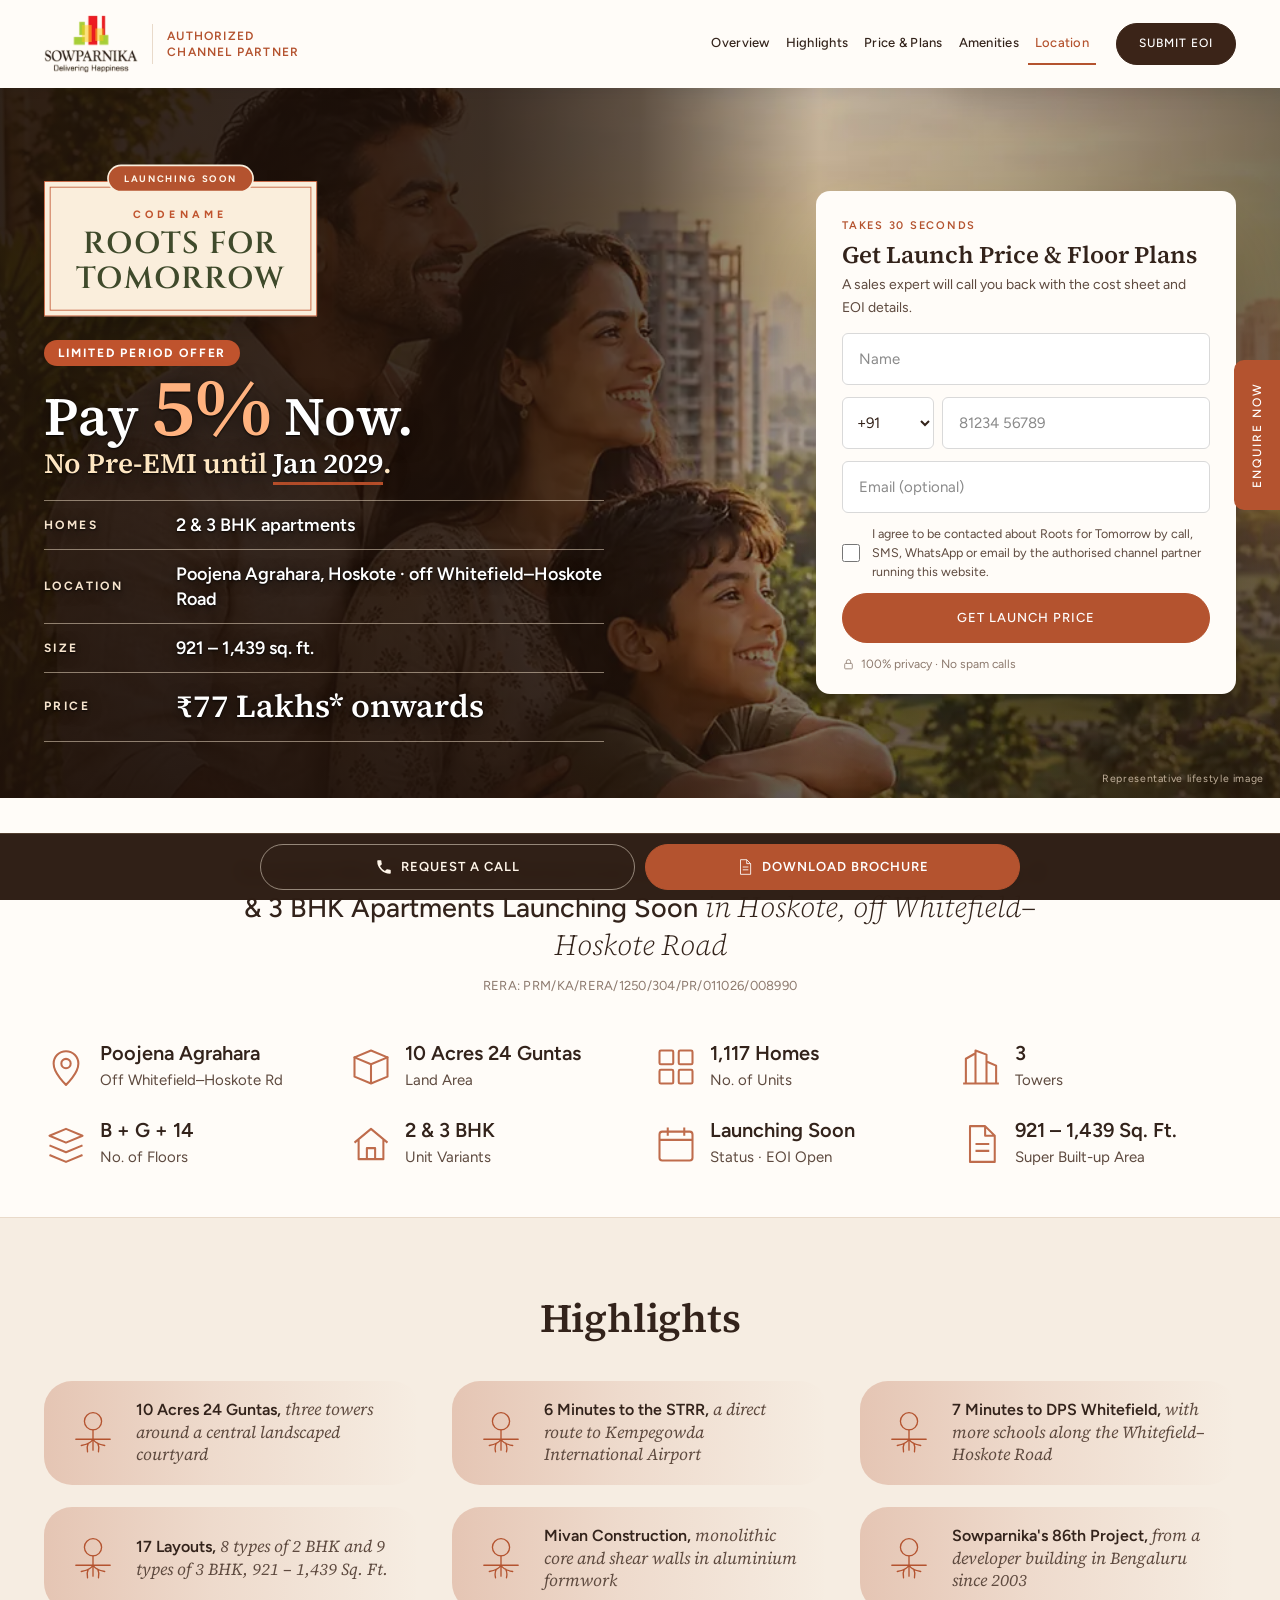
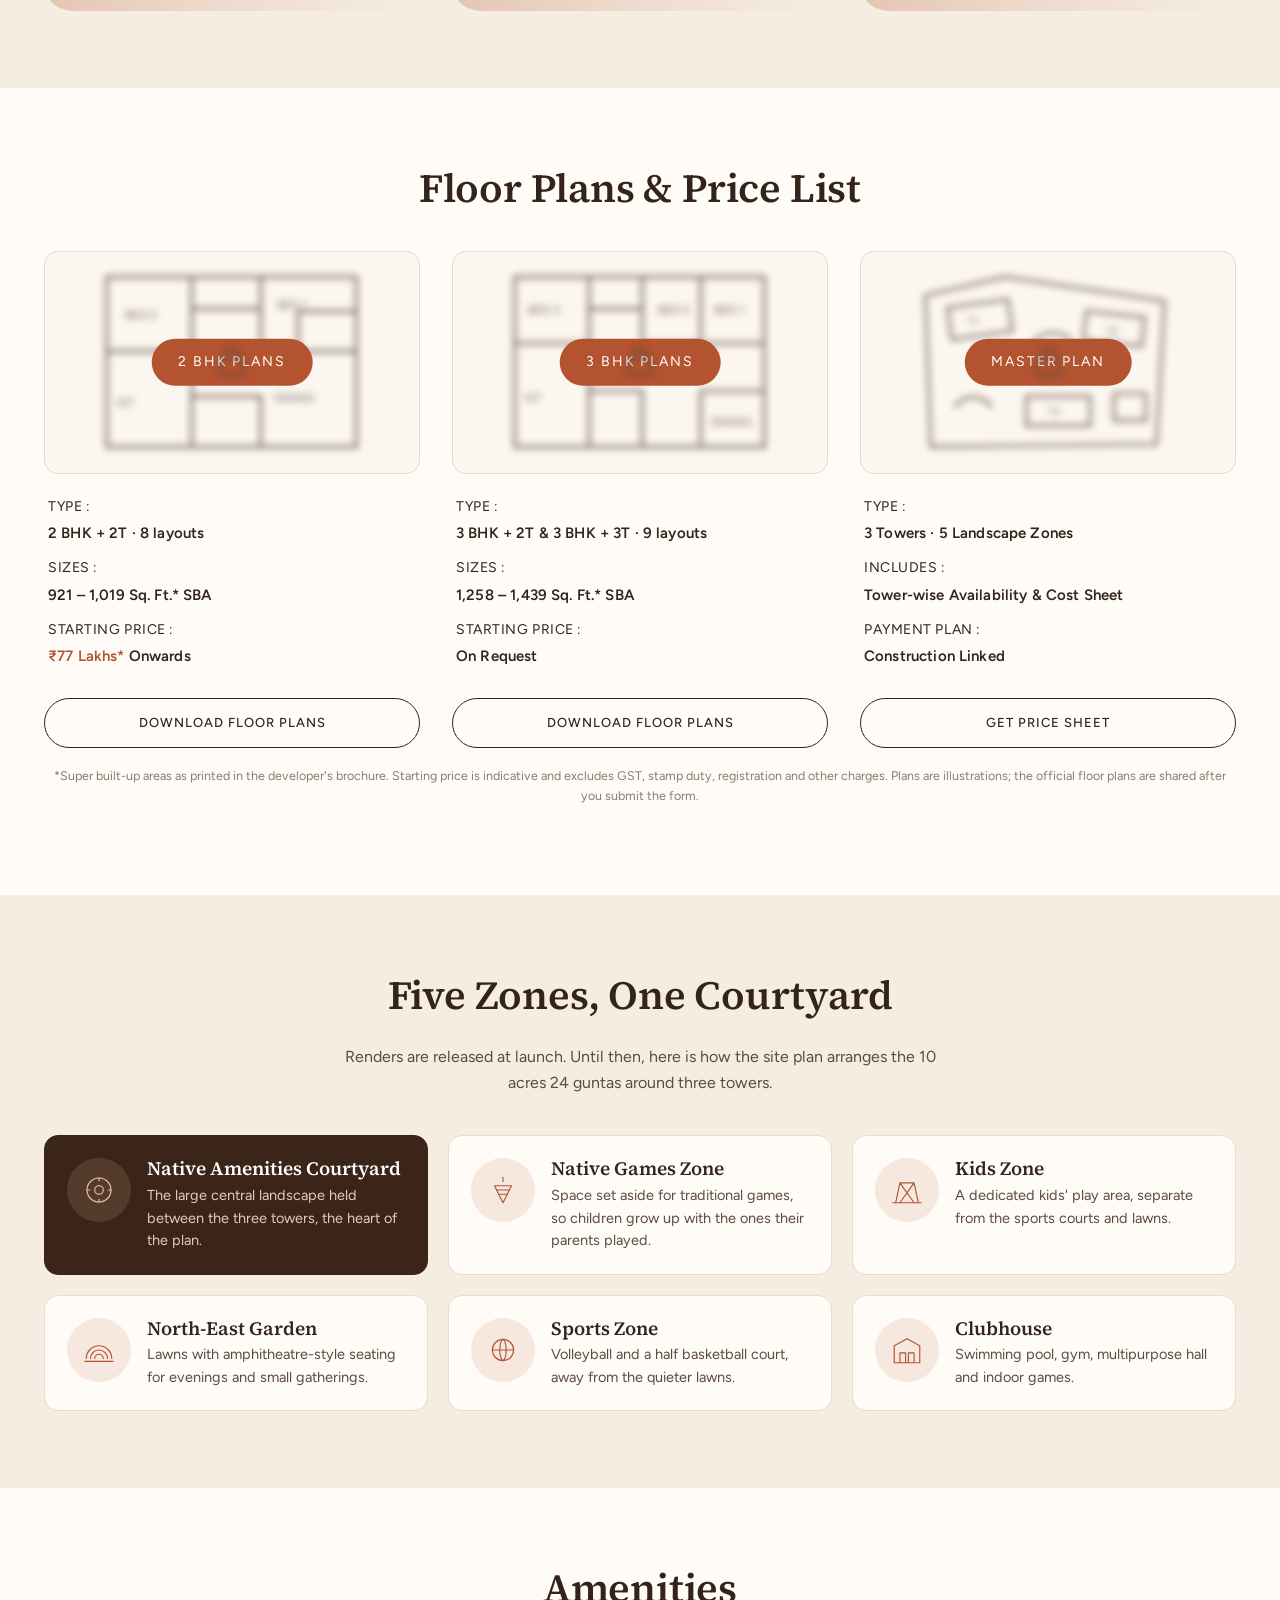
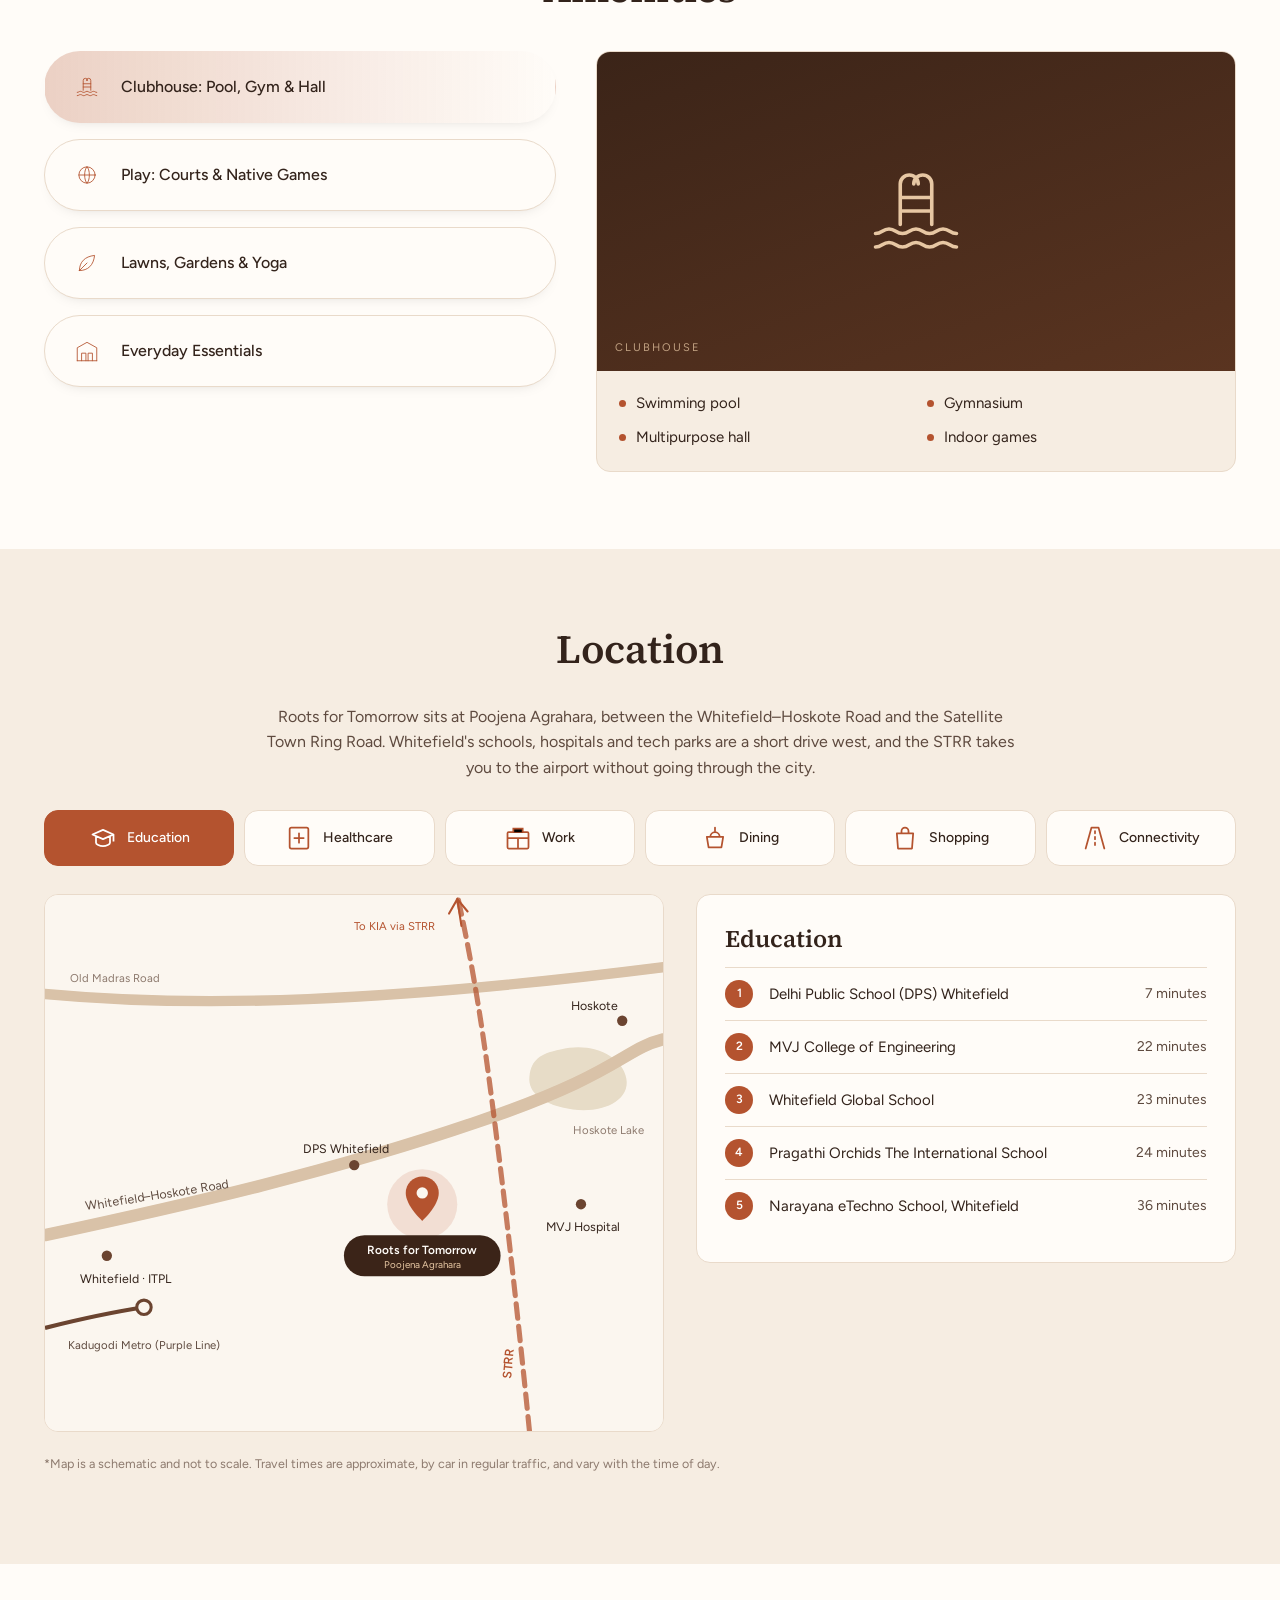
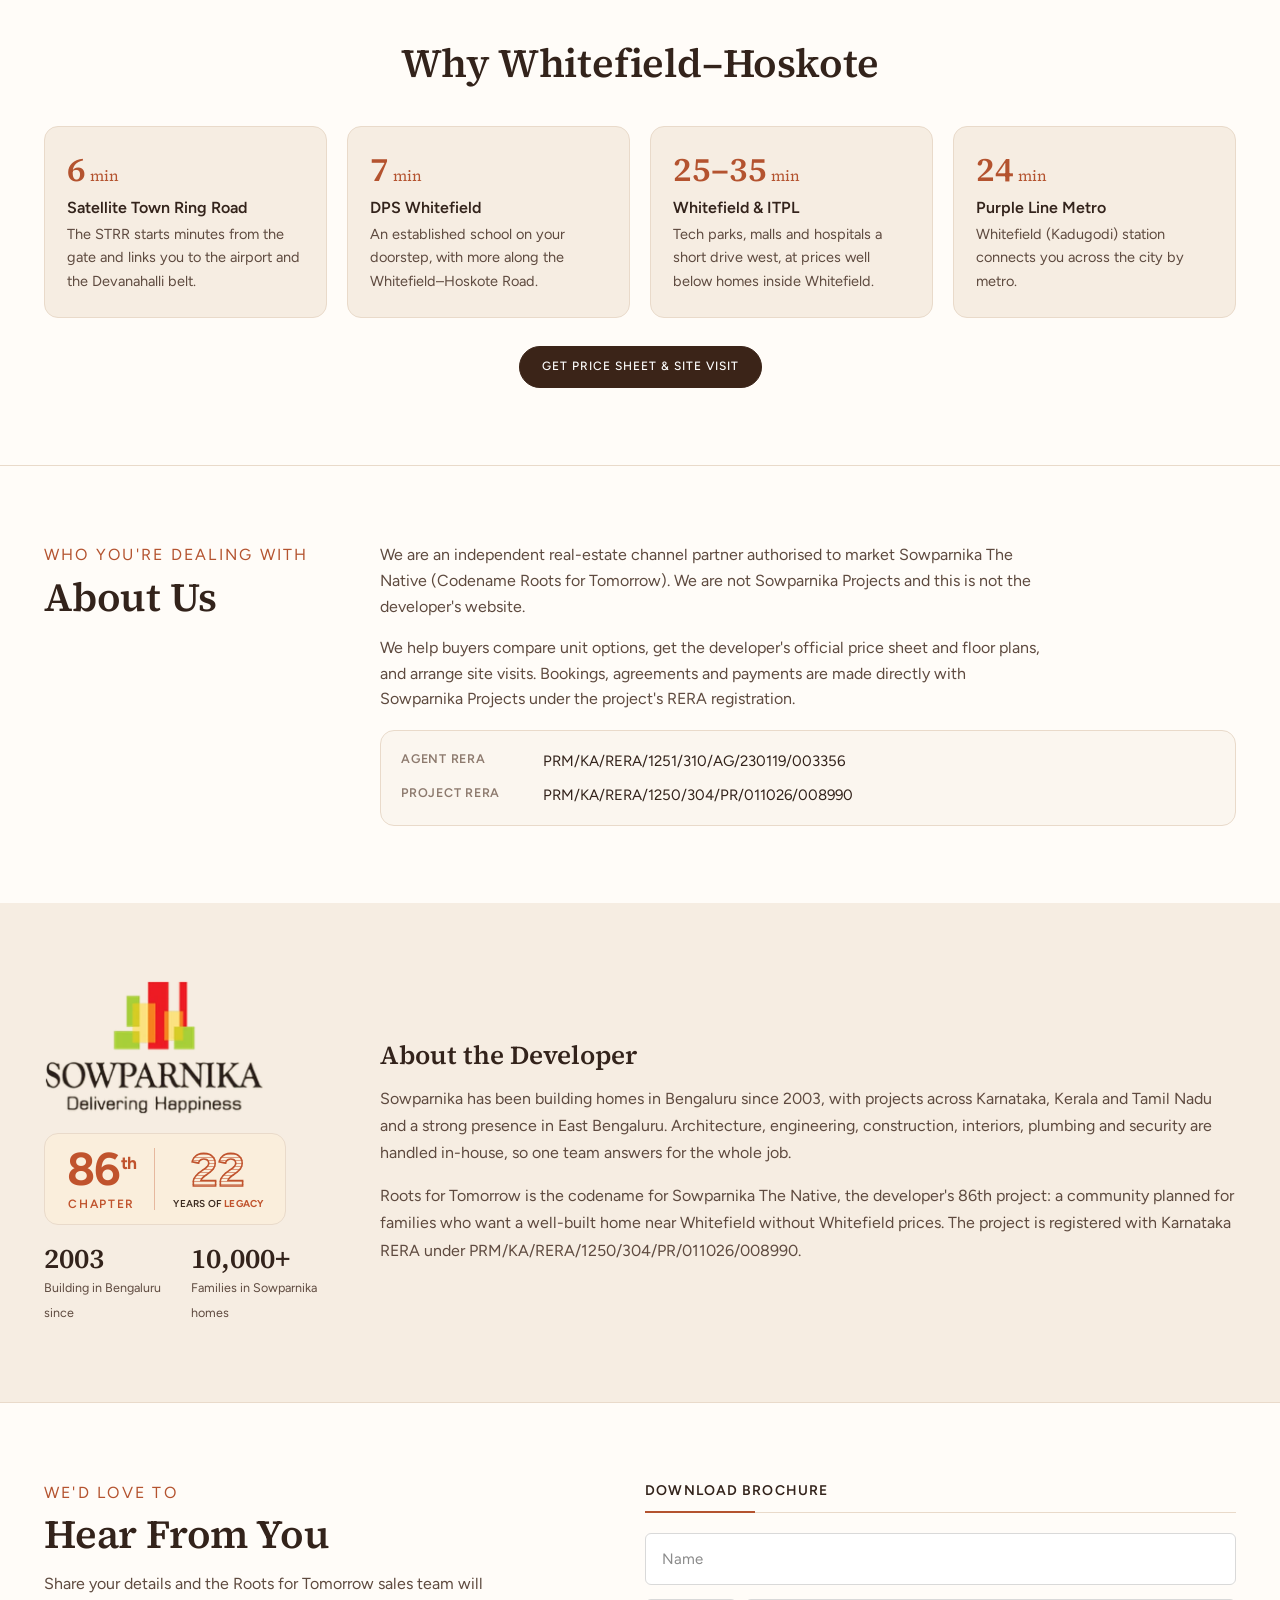
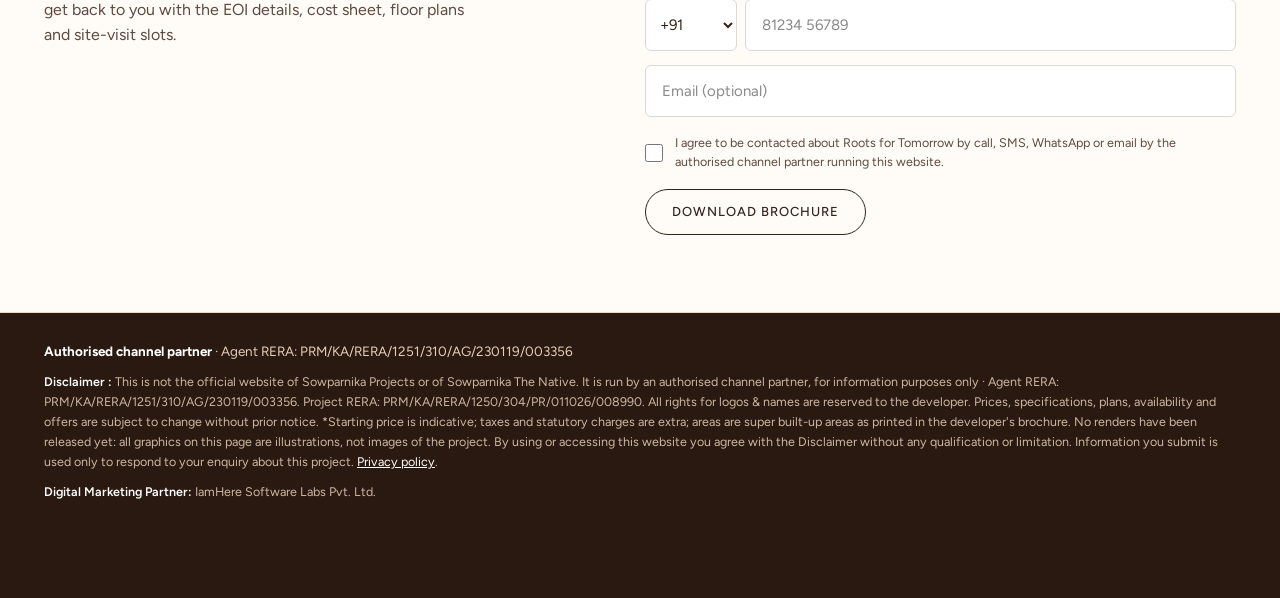
==== index.html @ 7355c95c "Speed: self-hosted fonts (no Google Fonts), font + hero preloads, GTM loads after first interaction " ====
<!DOCTYPE html>
<html lang="en-IN" data-beasties-container>
<head>
<!-- Google Tag Manager (GTM-KXQV6FQL): loaded after the page has painted, on the first tap/scroll or 2.5 s after load,
     so ad tags never delay the first screen. dataLayer events pushed before that are queued and sent when it loads.
     The lead conversion fires on thank-you.html, which still loads GTM immediately. -->
<script>
  window.dataLayer = window.dataLayer || [];
  function gtag(){dataLayer.push(arguments);}
  gtag('js', new Date());
  dataLayer.push({'gtm.start': new Date().getTime(), event: 'gtm.js'});
  (function () {
    var done = false;
    function loadGTM() {
      if (done) return; done = true;
      var j = document.createElement('script'); j.async = true;
      j.src = 'https://www.googletagmanager.com/gtm.js?id=GTM-KXQV6FQL';
      document.head.appendChild(j);
    }
    ['pointerdown','keydown','scroll','touchstart'].forEach(function (e) { addEventListener(e, loadGTM, { once: true, passive: true }); });
    addEventListener('load', function () { setTimeout(loadGTM, 2500); });
  })();
</script>
<!-- End Google Tag Manager -->
<meta charset="utf-8">
<meta name="viewport" content="width=device-width, initial-scale=1, viewport-fit=cover">
<title>Roots for Tomorrow</title>
<meta name="claude:viewport-fit-sides" content="cover">
<meta name="description" content="Sowparnika Roots for Tomorrow (The Native), Poojena Agrahara, Hoskote: Sowparnika's new launch. Launching soon: 2 & 3 BHK apartments off Whitefield–Hoskote Road, near Whitefield. 10 acres 24 guntas, 3 towers, 1,117 homes. From ₹77 Lakhs*. RERA registered.">
<meta name="theme-color" content="#3B2418">
<meta property="og:type" content="website">
<meta property="og:title" content="Sowparnika Codename Roots for Tomorrow | Launching Soon: 2 & 3 BHK, Whitefield–Hoskote">
<meta property="og:description" content="Sowparnika's 86th project. Launching soon: 2 & 3 BHK homes on 10 acres 24 guntas off Whitefield–Hoskote Road, 6 minutes from the STRR. EOI window open.">
<meta name="twitter:card" content="summary">
<link rel="icon" href="favicon.ico" sizes="any">
<link rel="icon" href="assets/img/favicon-32.png" type="image/png" sizes="32x32">
<link rel="icon" href="assets/img/favicon-512.png" type="image/png" sizes="512x512">
<link rel="apple-touch-icon" href="assets/img/apple-touch-icon.png">
<link rel="preload" as="image" href="assets/img/hero-lifestyle-1600.webp" imagesrcset="assets/img/hero-lifestyle-640.webp 640w, assets/img/hero-lifestyle-960.webp 960w, assets/img/hero-lifestyle-1280.webp 1280w, assets/img/hero-lifestyle-1600.webp 1600w" imagesizes="100vw" fetchpriority="high">
<link rel="preload" as="font" type="font/woff2" href="assets/fonts/figtree-latin-500-normal.woff2" crossorigin>
<link rel="preload" as="font" type="font/woff2" href="assets/fonts/source-serif-4-latin-600-normal.woff2" crossorigin>
<style>@font-face{font-family:'Figtree';font-style:normal;font-display:swap;font-weight:300;src:url(assets/fonts/figtree-latin-ext-300-normal.woff2) format('woff2');unicode-range:U+0100-02BA,U+02BD-02C5,U+02C7-02CC,U+02CE-02D7,U+02DD-02FF,U+0304,U+0308,U+0329,U+1D00-1DBF,U+1E00-1E9F,U+1EF2-1EFF,U+2020,U+20A0-20AB,U+20AD-20C0,U+2113,U+2C60-2C7F,U+A720-A7FF}@font-face{font-family:'Figtree';font-style:normal;font-display:swap;font-weight:300;src:url(assets/fonts/figtree-latin-300-normal.woff2) format('woff2');unicode-range:U+0000-00FF,U+0131,U+0152-0153,U+02BB-02BC,U+02C6,U+02DA,U+02DC,U+0304,U+0308,U+0329,U+2000-206F,U+20AC,U+2122,U+2191,U+2193,U+2212,U+2215,U+FEFF,U+FFFD}@font-face{font-family:'Figtree';font-style:normal;font-display:swap;font-weight:400;src:url(assets/fonts/figtree-latin-ext-400-normal.woff2) format('woff2');unicode-range:U+0100-02BA,U+02BD-02C5,U+02C7-02CC,U+02CE-02D7,U+02DD-02FF,U+0304,U+0308,U+0329,U+1D00-1DBF,U+1E00-1E9F,U+1EF2-1EFF,U+2020,U+20A0-20AB,U+20AD-20C0,U+2113,U+2C60-2C7F,U+A720-A7FF}@font-face{font-family:'Figtree';font-style:normal;font-display:swap;font-weight:400;src:url(assets/fonts/figtree-latin-400-normal.woff2) format('woff2');unicode-range:U+0000-00FF,U+0131,U+0152-0153,U+02BB-02BC,U+02C6,U+02DA,U+02DC,U+0304,U+0308,U+0329,U+2000-206F,U+20AC,U+2122,U+2191,U+2193,U+2212,U+2215,U+FEFF,U+FFFD}@font-face{font-family:'Figtree';font-style:normal;font-display:swap;font-weight:500;src:url(assets/fonts/figtree-latin-ext-500-normal.woff2) format('woff2');unicode-range:U+0100-02BA,U+02BD-02C5,U+02C7-02CC,U+02CE-02D7,U+02DD-02FF,U+0304,U+0308,U+0329,U+1D00-1DBF,U+1E00-1E9F,U+1EF2-1EFF,U+2020,U+20A0-20AB,U+20AD-20C0,U+2113,U+2C60-2C7F,U+A720-A7FF}@font-face{font-family:'Figtree';font-style:normal;font-display:swap;font-weight:500;src:url(assets/fonts/figtree-latin-500-normal.woff2) format('woff2');unicode-range:U+0000-00FF,U+0131,U+0152-0153,U+02BB-02BC,U+02C6,U+02DA,U+02DC,U+0304,U+0308,U+0329,U+2000-206F,U+20AC,U+2122,U+2191,U+2193,U+2212,U+2215,U+FEFF,U+FFFD}@font-face{font-family:'Figtree';font-style:normal;font-display:swap;font-weight:600;src:url(assets/fonts/figtree-latin-ext-600-normal.woff2) format('woff2');unicode-range:U+0100-02BA,U+02BD-02C5,U+02C7-02CC,U+02CE-02D7,U+02DD-02FF,U+0304,U+0308,U+0329,U+1D00-1DBF,U+1E00-1E9F,U+1EF2-1EFF,U+2020,U+20A0-20AB,U+20AD-20C0,U+2113,U+2C60-2C7F,U+A720-A7FF}@font-face{font-family:'Figtree';font-style:normal;font-display:swap;font-weight:600;src:url(assets/fonts/figtree-latin-600-normal.woff2) format('woff2');unicode-range:U+0000-00FF,U+0131,U+0152-0153,U+02BB-02BC,U+02C6,U+02DA,U+02DC,U+0304,U+0308,U+0329,U+2000-206F,U+20AC,U+2122,U+2191,U+2193,U+2212,U+2215,U+FEFF,U+FFFD}@font-face{font-family:'Figtree';font-style:normal;font-display:swap;font-weight:700;src:url(assets/fonts/figtree-latin-ext-700-normal.woff2) format('woff2');unicode-range:U+0100-02BA,U+02BD-02C5,U+02C7-02CC,U+02CE-02D7,U+02DD-02FF,U+0304,U+0308,U+0329,U+1D00-1DBF,U+1E00-1E9F,U+1EF2-1EFF,U+2020,U+20A0-20AB,U+20AD-20C0,U+2113,U+2C60-2C7F,U+A720-A7FF}@font-face{font-family:'Figtree';font-style:normal;font-display:swap;font-weight:700;src:url(assets/fonts/figtree-latin-700-normal.woff2) format('woff2');unicode-range:U+0000-00FF,U+0131,U+0152-0153,U+02BB-02BC,U+02C6,U+02DA,U+02DC,U+0304,U+0308,U+0329,U+2000-206F,U+20AC,U+2122,U+2191,U+2193,U+2212,U+2215,U+FEFF,U+FFFD}@font-face{font-family:'Cinzel';font-style:normal;font-display:swap;font-weight:500;src:url(assets/fonts/cinzel-latin-ext-500-normal.woff2) format('woff2');unicode-range:U+0100-02BA,U+02BD-02C5,U+02C7-02CC,U+02CE-02D7,U+02DD-02FF,U+0304,U+0308,U+0329,U+1D00-1DBF,U+1E00-1E9F,U+1EF2-1EFF,U+2020,U+20A0-20AB,U+20AD-20C0,U+2113,U+2C60-2C7F,U+A720-A7FF}@font-face{font-family:'Cinzel';font-style:normal;font-display:swap;font-weight:500;src:url(assets/fonts/cinzel-latin-500-normal.woff2) format('woff2');unicode-range:U+0000-00FF,U+0131,U+0152-0153,U+02BB-02BC,U+02C6,U+02DA,U+02DC,U+0304,U+0308,U+0329,U+2000-206F,U+20AC,U+2122,U+2191,U+2193,U+2212,U+2215,U+FEFF,U+FFFD}@font-face{font-family:'Cinzel';font-style:normal;font-display:swap;font-weight:600;src:url(assets/fonts/cinzel-latin-ext-600-normal.woff2) format('woff2');unicode-range:U+0100-02BA,U+02BD-02C5,U+02C7-02CC,U+02CE-02D7,U+02DD-02FF,U+0304,U+0308,U+0329,U+1D00-1DBF,U+1E00-1E9F,U+1EF2-1EFF,U+2020,U+20A0-20AB,U+20AD-20C0,U+2113,U+2C60-2C7F,U+A720-A7FF}@font-face{font-family:'Cinzel';font-style:normal;font-display:swap;font-weight:600;src:url(assets/fonts/cinzel-latin-600-normal.woff2) format('woff2');unicode-range:U+0000-00FF,U+0131,U+0152-0153,U+02BB-02BC,U+02C6,U+02DA,U+02DC,U+0304,U+0308,U+0329,U+2000-206F,U+20AC,U+2122,U+2191,U+2193,U+2212,U+2215,U+FEFF,U+FFFD}@font-face{font-family:'Cinzel';font-style:normal;font-display:swap;font-weight:700;src:url(assets/fonts/cinzel-latin-ext-700-normal.woff2) format('woff2');unicode-range:U+0100-02BA,U+02BD-02C5,U+02C7-02CC,U+02CE-02D7,U+02DD-02FF,U+0304,U+0308,U+0329,U+1D00-1DBF,U+1E00-1E9F,U+1EF2-1EFF,U+2020,U+20A0-20AB,U+20AD-20C0,U+2113,U+2C60-2C7F,U+A720-A7FF}@font-face{font-family:'Cinzel';font-style:normal;font-display:swap;font-weight:700;src:url(assets/fonts/cinzel-latin-700-normal.woff2) format('woff2');unicode-range:U+0000-00FF,U+0131,U+0152-0153,U+02BB-02BC,U+02C6,U+02DA,U+02DC,U+0304,U+0308,U+0329,U+2000-206F,U+20AC,U+2122,U+2191,U+2193,U+2212,U+2215,U+FEFF,U+FFFD}@font-face{font-family:'Source Serif 4';font-style:normal;font-display:swap;font-weight:400;src:url(assets/fonts/source-serif-4-latin-ext-400-normal.woff2) format('woff2');unicode-range:U+0100-02BA,U+02BD-02C5,U+02C7-02CC,U+02CE-02D7,U+02DD-02FF,U+0304,U+0308,U+0329,U+1D00-1DBF,U+1E00-1E9F,U+1EF2-1EFF,U+2020,U+20A0-20AB,U+20AD-20C4,U+2113,U+2C60-2C7F,U+A720-A7FF}@font-face{font-family:'Source Serif 4';font-style:normal;font-display:swap;font-weight:400;src:url(assets/fonts/source-serif-4-latin-400-normal.woff2) format('woff2');unicode-range:U+0000-00FF,U+0131,U+0152-0153,U+02BB-02BC,U+02C6,U+02DA,U+02DC,U+0304,U+0308,U+0329,U+2000-206F,U+20AC,U+2122,U+2191,U+2193,U+2212,U+2215,U+FEFF,U+FFFD}@font-face{font-family:'Source Serif 4';font-style:normal;font-display:swap;font-weight:600;src:url(assets/fonts/source-serif-4-latin-ext-600-normal.woff2) format('woff2');unicode-range:U+0100-02BA,U+02BD-02C5,U+02C7-02CC,U+02CE-02D7,U+02DD-02FF,U+0304,U+0308,U+0329,U+1D00-1DBF,U+1E00-1E9F,U+1EF2-1EFF,U+2020,U+20A0-20AB,U+20AD-20C4,U+2113,U+2C60-2C7F,U+A720-A7FF}@font-face{font-family:'Source Serif 4';font-style:normal;font-display:swap;font-weight:600;src:url(assets/fonts/source-serif-4-latin-600-normal.woff2) format('woff2');unicode-range:U+0000-00FF,U+0131,U+0152-0153,U+02BB-02BC,U+02C6,U+02DA,U+02DC,U+0304,U+0308,U+0329,U+2000-206F,U+20AC,U+2122,U+2191,U+2193,U+2212,U+2215,U+FEFF,U+FFFD}@font-face{font-family:'Source Serif 4';font-style:italic;font-display:swap;font-weight:300;src:url(assets/fonts/source-serif-4-latin-ext-300-italic.woff2) format('woff2');unicode-range:U+0100-02BA,U+02BD-02C5,U+02C7-02CC,U+02CE-02D7,U+02DD-02FF,U+0304,U+0308,U+0329,U+1D00-1DBF,U+1E00-1E9F,U+1EF2-1EFF,U+2020,U+20A0-20AB,U+20AD-20C4,U+2113,U+2C60-2C7F,U+A720-A7FF}@font-face{font-family:'Source Serif 4';font-style:italic;font-display:swap;font-weight:300;src:url(assets/fonts/source-serif-4-latin-300-italic.woff2) format('woff2');unicode-range:U+0000-00FF,U+0131,U+0152-0153,U+02BB-02BC,U+02C6,U+02DA,U+02DC,U+0304,U+0308,U+0329,U+2000-206F,U+20AC,U+2122,U+2191,U+2193,U+2212,U+2215,U+FEFF,U+FFFD}@font-face{font-family:'Source Serif 4';font-style:italic;font-display:swap;font-weight:400;src:url(assets/fonts/source-serif-4-latin-ext-400-italic.woff2) format('woff2');unicode-range:U+0100-02BA,U+02BD-02C5,U+02C7-02CC,U+02CE-02D7,U+02DD-02FF,U+0304,U+0308,U+0329,U+1D00-1DBF,U+1E00-1E9F,U+1EF2-1EFF,U+2020,U+20A0-20AB,U+20AD-20C4,U+2113,U+2C60-2C7F,U+A720-A7FF}@font-face{font-family:'Source Serif 4';font-style:italic;font-display:swap;font-weight:400;src:url(assets/fonts/source-serif-4-latin-400-italic.woff2) format('woff2');unicode-range:U+0000-00FF,U+0131,U+0152-0153,U+02BB-02BC,U+02C6,U+02DA,U+02DC,U+0304,U+0308,U+0329,U+2000-206F,U+20AC,U+2122,U+2191,U+2193,U+2212,U+2215,U+FEFF,U+FFFD}</style>
<link rel="stylesheet" href="assets/css/styles.css">
<link rel="stylesheet" href="assets/css/brand.css">

<script src="assets/js/config.js"></script>
<script>
  window.dataLayer = window.dataLayer || [];
  (function (id) {
    if (!id) return;
    (function(w,d,s,l,i){w[l]=w[l]||[];w[l].push({'gtm.start':new Date().getTime(),event:'gtm.js'});var f=d.getElementsByTagName(s)[0],j=d.createElement(s),dl=l!='dataLayer'?'&l='+l:'';j.async=true;j.src='https://www.googletagmanager.com/gtm.js?id='+i+dl;f.parentNode.insertBefore(j,f);})(window,document,'script','dataLayer',id);
  })(window.SS_CONFIG && window.SS_CONFIG.gtmId);
</script>
<script type="application/ld+json">
{
  "@context": "https://schema.org",
  "@type": "ApartmentComplex",
  "name": "Sowparnika The Native (Codename Roots for Tomorrow)",
  "description": "Launching soon: 2 and 3 BHK apartments by Sowparnika Projects off Whitefield–Hoskote Road, East Bengaluru.",
  "address": {"@type": "PostalAddress", "streetAddress": "Poojena Agrahara Village, Kasaba Hobli, Hoskote Taluk", "addressLocality": "Bengaluru", "addressRegion": "Karnataka", "postalCode": "562114", "addressCountry": "IN"}
}
</script>
</head>

<body>
<svg class="sprite" width="0" height="0" aria-hidden="true" focusable="false">
  <symbol id="i-phone" viewBox="0 0 24 24"><path fill="currentColor" d="M6.6 10.8a15.1 15.1 0 0 0 6.6 6.6l2.2-2.2c.3-.3.7-.4 1-.2 1.1.4 2.3.6 3.6.6.6 0 1 .4 1 1V20c0 .6-.4 1-1 1A17 17 0 0 1 3 4c0-.6.4-1 1-1h3.5c.6 0 1 .4 1 1 0 1.3.2 2.5.6 3.6.1.3 0 .7-.2 1z"/></symbol>
  <symbol id="i-wa" viewBox="0 0 24 24"><path fill="currentColor" d="M12 2a10 10 0 0 0-8.6 15.1L2 22l5-1.3A10 10 0 1 0 12 2zm0 18.2c-1.6 0-3.1-.4-4.4-1.2l-.3-.2-3 .8.8-2.9-.2-.3A8.2 8.2 0 1 1 12 20.2zm4.5-6.1c-.2-.1-1.5-.7-1.7-.8-.2-.1-.4-.1-.6.1l-.8 1c-.1.2-.3.2-.5.1a6.7 6.7 0 0 1-3.3-2.9c-.3-.4.2-.4.7-1.4.1-.2 0-.3 0-.5l-.8-1.8c-.2-.5-.4-.4-.6-.4h-.5c-.2 0-.5.1-.7.3-.2.3-.9.9-.9 2.2s.9 2.5 1 2.7c.1.2 1.8 2.8 4.4 3.9 1.6.7 2.3.8 3.1.6.5-.1 1.5-.6 1.7-1.2.2-.6.2-1.1.2-1.2-.1-.1-.3-.2-.5-.3z"/></symbol>
  <symbol id="i-lock" viewBox="0 0 24 24"><rect x="5" y="10" width="14" height="10" rx="1.5" fill="none" stroke="currentColor" stroke-width="1.5"/><path d="M8 10V7a4 4 0 0 1 8 0v3" fill="none" stroke="currentColor" stroke-width="1.5"/></symbol>
  <symbol id="i-check" viewBox="0 0 24 24"><circle cx="12" cy="12" r="11" fill="none" stroke="currentColor" stroke-width="1.4"/><path d="M7 12.5l3.2 3.2L17 9" fill="none" stroke="currentColor" stroke-width="1.8" stroke-linecap="round" stroke-linejoin="round"/></symbol>
  <symbol id="i-close" viewBox="0 0 24 24"><path d="M6 6l12 12M18 6L6 18" stroke="currentColor" stroke-width="1.8" stroke-linecap="round"/></symbol>
  <symbol id="i-school" viewBox="0 0 24 24"><path d="M3 9l9-4 9 4-9 4z M6 11v5c0 1.5 3 3 6 3s6-1.5 6-3v-5M21 9v6" fill="none" stroke="currentColor" stroke-width="1.5" stroke-linejoin="round"/></symbol>
  <symbol id="i-hospital" viewBox="0 0 24 24"><rect x="4" y="3" width="16" height="18" rx="1.5" fill="none" stroke="currentColor" stroke-width="1.5"/><path d="M12 8v8M8 12h8" stroke="currentColor" stroke-width="1.5" stroke-linecap="round"/></symbol>
  <symbol id="i-office" viewBox="0 0 24 24"><rect x="3" y="7" width="18" height="14" rx="1" fill="none" stroke="currentColor" stroke-width="1.5"/><path d="M8 7V4h8v3M3 12h18M12 12v9" stroke="currentColor" stroke-width="1.5"/></symbol>
  <symbol id="i-leisure" viewBox="0 0 24 24"><path d="M5 11h14l-1.5 9h-11zM8 11a4 4 0 0 1 8 0M12 3v3" fill="none" stroke="currentColor" stroke-width="1.5" stroke-linecap="round" stroke-linejoin="round"/></symbol>
  <symbol id="i-bag" viewBox="0 0 24 24"><path d="M5 8h14l-1 13H6z M9 8V6a3 3 0 0 1 6 0v2" fill="none" stroke="currentColor" stroke-width="1.5" stroke-linejoin="round"/></symbol>
  <symbol id="i-road" viewBox="0 0 24 24"><path d="M4 21L9 3h6l5 18M12 6v2M12 11v2M12 16v2" fill="none" stroke="currentColor" stroke-width="1.5" stroke-linecap="round" stroke-linejoin="round"/></symbol>
  <symbol id="i-root" viewBox="0 0 64 64"><g fill="none" stroke="currentColor" stroke-width="1.7" stroke-linecap="round" stroke-linejoin="round"><circle cx="32" cy="17" r="11"/><path d="M32 28v12M32 40c-3 5-9 7-15 8M32 40c3 5 9 7 15 8M32 40v14M26 45c-2 4-2 7-1 11M38 45c2 4 2 7 1 11M10 40h44"/></g></symbol>
  <!-- key fact icons -->
  <symbol id="f-pin" viewBox="0 0 32 32"><g fill="none" stroke="currentColor" stroke-width="1.5" stroke-linejoin="round"><path d="M16 29s9-8.2 9-15.5a9 9 0 0 0-18 0C7 20.8 16 29 16 29z"/><circle cx="16" cy="13.5" r="3.4"/></g></symbol>
  <symbol id="f-area" viewBox="0 0 32 32"><g fill="none" stroke="currentColor" stroke-width="1.5" stroke-linecap="round" stroke-linejoin="round"><path d="M4 9l12-5 12 5-12 5z"/><path d="M4 9v14l12 5 12-5V9M16 14v14"/></g></symbol>
  <symbol id="f-units" viewBox="0 0 32 32"><g fill="none" stroke="currentColor" stroke-width="1.5" stroke-linejoin="round"><rect x="4" y="4" width="10" height="10" rx="1"/><rect x="18" y="4" width="10" height="10" rx="1"/><rect x="4" y="18" width="10" height="10" rx="1"/><rect x="18" y="18" width="10" height="10" rx="1"/></g></symbol>
  <symbol id="f-tower" viewBox="0 0 32 32"><g fill="none" stroke="currentColor" stroke-width="1.5" stroke-linejoin="round"><path d="M5 28V10l7-4v22M12 28V4l8 3v21M20 28V12l7 3v13M3 28h26"/></g></symbol>
  <symbol id="f-floors" viewBox="0 0 32 32"><g fill="none" stroke="currentColor" stroke-width="1.5" stroke-linejoin="round"><path d="M4 24l12 5 12-5M4 17l12 5 12-5M4 10l12-5 12 5-12 5z"/></g></symbol>
  <symbol id="f-home" viewBox="0 0 32 32"><g fill="none" stroke="currentColor" stroke-width="1.5" stroke-linejoin="round"><path d="M4 15L16 5l12 10M7 13v14h18V13"/><path d="M13 27v-8h6v8"/></g></symbol>
  <symbol id="f-doc" viewBox="0 0 32 32"><g fill="none" stroke="currentColor" stroke-width="1.5" stroke-linejoin="round"><path d="M8 3h11l7 7v19H8z M19 3v7h7"/><path d="M12 16h10M12 21h10"/></g></symbol>
  <symbol id="f-cal" viewBox="0 0 32 32"><g fill="none" stroke="currentColor" stroke-width="1.5" stroke-linejoin="round"><rect x="4" y="7" width="24" height="21" rx="2"/><path d="M4 13h24M10 4v6M22 4v6"/></g></symbol>
  <!-- amenity / zone icons -->
  <symbol id="a-pool" viewBox="0 0 48 48"><g fill="none" stroke="currentColor" stroke-width="1.6" stroke-linecap="round"><path d="M17 30V12a4 4 0 0 1 8 0M31 30V12a4 4 0 0 0-8 0M17 18h14M17 24h14"/><path d="M6 34c3 0 3-2 6-2s3 2 6 2 3-2 6-2 3 2 6 2 3-2 6-2 3 2 6 2M6 40c3 0 3-2 6-2s3 2 6 2 3-2 6-2 3 2 6 2 3-2 6-2 3 2 6 2"/></g></symbol>
  <symbol id="a-sport" viewBox="0 0 48 48"><g fill="none" stroke="currentColor" stroke-width="1.6" stroke-linecap="round"><circle cx="24" cy="24" r="15"/><path d="M9 24h30M24 9c-6 4-6 26 0 30M24 9c6 4 6 26 0 30"/></g></symbol>
  <symbol id="a-club" viewBox="0 0 48 48"><g fill="none" stroke="currentColor" stroke-width="1.6" stroke-linecap="round" stroke-linejoin="round"><path d="M6 42V18l18-10 18 10v24M6 42h36M14 42V28h8v14M26 42V28h8v14"/></g></symbol>
  <symbol id="a-leaf" viewBox="0 0 48 48"><g fill="none" stroke="currentColor" stroke-width="1.6" stroke-linecap="round" stroke-linejoin="round"><path d="M10 38c0-16 10-26 28-28-2 18-12 28-28 28zm0 0l14-14"/></g></symbol>
  <symbol id="a-kids" viewBox="0 0 48 48"><g fill="none" stroke="currentColor" stroke-width="1.6" stroke-linecap="round" stroke-linejoin="round"><path d="M8 42l6-28h20l6 28M14 14l20 28M34 14L14 42"/><path d="M4 42h40"/></g></symbol>
  <symbol id="a-top" viewBox="0 0 48 48"><g fill="none" stroke="currentColor" stroke-width="1.6" stroke-linecap="round" stroke-linejoin="round"><path d="M24 6v6M12 18h24l-12 24z"/><path d="M15 24h18M18 30h12"/></g></symbol>
  <symbol id="a-amph" viewBox="0 0 48 48"><g fill="none" stroke="currentColor" stroke-width="1.6" stroke-linecap="round"><path d="M6 36a18 18 0 0 1 36 0M12 36a12 12 0 0 1 24 0M18 36a6 6 0 0 1 12 0M4 40h40"/></g></symbol>
  <symbol id="a-court" viewBox="0 0 48 48"><g fill="none" stroke="currentColor" stroke-width="1.6" stroke-linecap="round" stroke-linejoin="round"><circle cx="24" cy="24" r="17"/><circle cx="24" cy="24" r="6"/><path d="M24 7v4M24 37v4M7 24h4M37 24h4"/></g></symbol>
  <!-- drawn plan placeholders -->
  <symbol id="p-2bhk" viewBox="0 0 200 140"><g fill="none" stroke="currentColor" stroke-width="2.2"><rect x="6" y="6" width="188" height="128"/><path d="M6 62h64V6M70 62v72M70 96h52V134M122 62h72M122 62V6M150 62v-30h44M70 30h52"/><path d="M90 62h14M6 84h0" stroke-width="1"/></g><g fill="currentColor" font-family="Figtree, sans-serif" font-size="9"><text x="20" y="38">BED 2</text><text x="134" y="30">BED 1</text><text x="84" y="80">LIVING</text><text x="132" y="100">DINING</text><text x="14" y="104">KIT</text></g></symbol>
  <symbol id="p-3bhk" viewBox="0 0 200 140"><g fill="none" stroke="currentColor" stroke-width="2.2"><rect x="6" y="6" width="188" height="128"/><path d="M6 56h56V6M62 56v78M62 92h40v42M102 56h92M102 56V6M146 56V6M146 92h48M146 92v42M62 30h40"/></g><g fill="currentColor" font-family="Figtree, sans-serif" font-size="9"><text x="16" y="34">BED 3</text><text x="114" y="34">BED 2</text><text x="156" y="34">BED 1</text><text x="90" y="80">LIVING</text><text x="154" y="118">DINING</text><text x="14" y="100">KIT</text></g></symbol>
  <symbol id="p-site" viewBox="0 0 200 140"><g fill="none" stroke="currentColor" stroke-width="2"><path d="M8 20l60-14 120 18-6 108-170 2z"/><rect x="26" y="26" width="46" height="24" transform="rotate(-8 49 38)"/><rect x="128" y="34" width="44" height="22" transform="rotate(6 150 45)"/><rect x="84" y="96" width="48" height="22"/><circle cx="104" cy="66" r="18"/><path d="M30 104c8-10 20-10 28 0M150 94h24v20h-24z"/></g><g fill="currentColor" font-family="Figtree, sans-serif" font-size="8"><text x="40" y="42">T1</text><text x="144" y="50">T2</text><text x="100" y="110">T3</text></g></symbol>
</svg>
<a class="skip" href="#main">Skip to content</a>

<!-- ============ HEADER ============ -->
<header class="site-header" id="top">
  <div class="wrap header-inner">
    <a class="brand brand-cp" href="#top" aria-label="Sowparnika, authorized channel partner. Back to top"><img src="assets/img/sowparnika-logo-224.webp" width="224" height="138" alt="Sowparnika" decoding="async"><span class="cp-div" aria-hidden="true"></span><span class="cp-label">Authorized<br>Channel Partner</span></a>
    <nav class="site-nav" id="site-nav" aria-label="Sections">
      <a href="#intro">Overview</a>
      <a href="#highlights">Highlights</a>
      <a href="#pricing">Price &amp; Plans</a>
      <a href="#amenities">Amenities</a>
      <a href="#location">Location</a>
    </nav>
    <div class="head-right">
      <a class="phone-pill js-phone" href="#" data-cta="header_call" aria-label="Call sales">
        <span class="flag" aria-hidden="true"><i></i><i></i><i></i></span>
        <span>+91 <span class="js-phone-text"></span></span>
      </a>
      <button class="btn head-cta js-open-enquiry" type="button" data-cta="header_eoi" data-intent="eoi">Submit EOI</button>
      <button class="menu-btn" type="button" aria-controls="site-nav" aria-expanded="false" aria-label="Open menu"><span></span><span></span><span></span></button>
    </div>
  </div>
</header>

<main id="main">

<!-- ============ HERO (illustrated: no renders released yet) ============ -->
<section class="banner hero hero--art" id="hero" aria-label="Codename Roots for Tomorrow">
  <img class="hero-photo" src="assets/img/hero-lifestyle-1600.webp" srcset="assets/img/hero-lifestyle-640.webp 640w, assets/img/hero-lifestyle-960.webp 960w, assets/img/hero-lifestyle-1280.webp 1280w, assets/img/hero-lifestyle-1600.webp 1600w" sizes="100vw" width="1600" height="681" decoding="async" alt="A family looking out over green, tree-lined neighbourhood from a balcony (representative lifestyle image)" fetchpriority="high">
  <div class="hero-scrim" aria-hidden="true"></div>
  <p class="hero-credit">Representative lifestyle image</p>
  <div class="wrap hero-grid">
    <div class="hero-copy">
      <div class="seal" role="img" aria-label="Launching soon. Codename Roots for Tomorrow">
        <span class="seal-pill">Launching Soon</span>
        <span class="seal-frame"><span class="seal-code">Codename</span><span class="seal-name">Roots for<br>Tomorrow</span></span>
      </div>
      <div class="offer-head">
        <p class="oh-tag">Limited Period Offer</p>
        <p class="oh-line">Pay <b>5%</b> Now.</p>
        <p class="oh-line2">No Pre-EMI until <b>Jan 2029</b>.</p>
      </div>
      <dl class="hero-specs">
        <div><dt>Homes</dt><dd>2 &amp; 3 BHK apartments</dd></div>
        <div><dt>Location</dt><dd>Poojena Agrahara, Hoskote · off Whitefield–Hoskote Road</dd></div>
        <div><dt>Size</dt><dd>921 – 1,439 sq. ft.</dd></div>
        <div class="hs-price"><dt>Price</dt><dd>₹77 Lakhs* onwards</dd></div>
      </dl>
    </div>
    <div class="hero-form">
      <p class="hf-tag">Takes 30 seconds</p>
      <p class="form-title">Get Launch Price &amp; Floor Plans</p>
      <p class="form-lede">A sales expert will call you back with the cost sheet and EOI details.</p>
      <div class="js-form-slot" data-form-id="hero" data-submit-label="Get Launch Price"></div>
      <p class="assure"><svg aria-hidden="true" width="13" height="13"><use href="#i-lock"/></svg> 100% privacy · No spam calls</p>
    </div>
  </div>
</section>

<!-- ============ INTRO + KEY FACTS ============ -->
<section class="intro-band" id="intro" aria-labelledby="hero-title">
  <div class="wrap">
    <div class="intro-top">
      <div class="intro-text">
        <h1 id="hero-title">Sowparnika Roots for Tomorrow (The Native), Poojena Agrahara: 2 &amp; 3 BHK Apartments Launching Soon <em>in Hoskote, off Whitefield–Hoskote Road</em></h1>
        <p class="intro-rera">RERA: PRM/KA/RERA/1250/304/PR/011026/008990</p>
      </div>
    </div>
    <ul class="kf-grid">
      <li><svg aria-hidden="true" width="44" height="44"><use href="#f-pin"/></svg><div><strong>Poojena Agrahara</strong><span>Off Whitefield–Hoskote Rd</span></div></li>
      <li><svg aria-hidden="true" width="44" height="44"><use href="#f-area"/></svg><div><strong>10 Acres 24 Guntas</strong><span>Land Area</span></div></li>
      <li><svg aria-hidden="true" width="44" height="44"><use href="#f-units"/></svg><div><strong>1,117 Homes</strong><span>No. of Units</span></div></li>
      <li><svg aria-hidden="true" width="44" height="44"><use href="#f-tower"/></svg><div><strong>3</strong><span>Towers</span></div></li>
      <li><svg aria-hidden="true" width="44" height="44"><use href="#f-floors"/></svg><div><strong>B + G + 14</strong><span>No. of Floors</span></div></li>
      <li><svg aria-hidden="true" width="44" height="44"><use href="#f-home"/></svg><div><strong>2 &amp; 3 BHK</strong><span>Unit Variants</span></div></li>
      <li><svg aria-hidden="true" width="44" height="44"><use href="#f-cal"/></svg><div><strong>Launching Soon</strong><span>Status · EOI Open</span></div></li>
      <li><svg aria-hidden="true" width="44" height="44"><use href="#f-doc"/></svg><div><strong>921 – 1,439 Sq. Ft.</strong><span>Super Built-up Area</span></div></li>
    </ul>
  </div>
</section>

<!-- ============ HIGHLIGHTS ============ -->
<section class="section highlights" id="highlights" aria-labelledby="hl-title">
  <div class="wrap">
    <h2 id="hl-title" class="display center">Highlights</h2>
    <ul class="hl-grid">
      <li><svg aria-hidden="true" width="58" height="58"><use href="#i-root"/></svg><p><strong>10 Acres 24 Guntas,</strong> <em>three towers around a central landscaped courtyard</em></p></li>
      <li><svg aria-hidden="true" width="58" height="58"><use href="#i-root"/></svg><p><strong>6 Minutes to the STRR,</strong> <em>a direct route to Kempegowda International Airport</em></p></li>
      <li><svg aria-hidden="true" width="58" height="58"><use href="#i-root"/></svg><p><strong>7 Minutes to DPS Whitefield,</strong> <em>with more schools along the Whitefield–Hoskote Road</em></p></li>
      <li><svg aria-hidden="true" width="58" height="58"><use href="#i-root"/></svg><p><strong>17 Layouts,</strong> <em>8 types of 2 BHK and 9 types of 3 BHK, 921 – 1,439 Sq. Ft.</em></p></li>
      <li><svg aria-hidden="true" width="58" height="58"><use href="#i-root"/></svg><p><strong>Mivan Construction,</strong> <em>monolithic core and shear walls in aluminium formwork</em></p></li>
      <li><svg aria-hidden="true" width="58" height="58"><use href="#i-root"/></svg><p><strong>Sowparnika's 86th Project,</strong> <em>from a developer building in Bengaluru since 2003</em></p></li>
    </ul>
  </div>
</section>

<!-- ============ FLOOR PLANS & PRICE LIST ============ -->
<section class="section pricing" id="pricing" aria-labelledby="pricing-title">
  <div class="wrap">
    <h2 id="pricing-title" class="display center">Floor Plans &amp; Price List</h2>
    <div class="fp-grid">
      <article class="fp-card">
        <button class="fp-img js-open-enquiry" type="button" data-cta="pricing_2bhk_img" data-intent="floor_plan" data-config="2 BHK" aria-label="Get the 2 BHK floor plans">
          <svg aria-hidden="true" viewBox="0 0 200 140"><use href="#p-2bhk"/></svg>
          <span class="fp-pill"><svg aria-hidden="true" width="14" height="14"><use href="#i-lock"/></svg>2 BHK Plans</span>
        </button>
        <dl class="fp-info">
          <div><dt>Type :</dt><dd>2 BHK + 2T · 8 layouts</dd></div>
          <div><dt>Sizes :</dt><dd>921 – 1,019 Sq. Ft.* SBA</dd></div>
          <div><dt>Starting Price :</dt><dd><b>₹77 Lakhs*</b> Onwards</dd></div>
        </dl>
        <button class="btn-outline js-open-enquiry" type="button" data-cta="pricing_2bhk" data-intent="floor_plan" data-config="2 BHK">Download Floor Plans</button>
      </article>
      <article class="fp-card">
        <button class="fp-img js-open-enquiry" type="button" data-cta="pricing_3bhk_img" data-intent="floor_plan" data-config="3 BHK" aria-label="Get the 3 BHK floor plans">
          <svg aria-hidden="true" viewBox="0 0 200 140"><use href="#p-3bhk"/></svg>
          <span class="fp-pill"><svg aria-hidden="true" width="14" height="14"><use href="#i-lock"/></svg>3 BHK Plans</span>
        </button>
        <dl class="fp-info">
          <div><dt>Type :</dt><dd>3 BHK + 2T &amp; 3 BHK + 3T · 9 layouts</dd></div>
          <div><dt>Sizes :</dt><dd>1,258 – 1,439 Sq. Ft.* SBA</dd></div>
          <div><dt>Starting Price :</dt><dd>On Request</dd></div>
        </dl>
        <button class="btn-outline js-open-enquiry" type="button" data-cta="pricing_3bhk" data-intent="floor_plan" data-config="3 BHK">Download Floor Plans</button>
      </article>
      <article class="fp-card">
        <button class="fp-img js-open-enquiry" type="button" data-cta="pricing_master_img" data-intent="price" aria-label="Get the master plan and price sheet">
          <svg aria-hidden="true" viewBox="0 0 200 140"><use href="#p-site"/></svg>
          <span class="fp-pill"><svg aria-hidden="true" width="14" height="14"><use href="#i-lock"/></svg>Master Plan</span>
        </button>
        <dl class="fp-info">
          <div><dt>Type :</dt><dd>3 Towers · 5 Landscape Zones</dd></div>
          <div><dt>Includes :</dt><dd>Tower-wise Availability &amp; Cost Sheet</dd></div>
          <div><dt>Payment Plan :</dt><dd>Construction Linked</dd></div>
        </dl>
        <button class="btn-outline js-open-enquiry" type="button" data-cta="pricing_sheet" data-intent="price">Get Price Sheet</button>
      </article>
    </div>
    <p class="fineprint center">*Super built-up areas as printed in the developer's brochure. Starting price is indicative and excludes GST, stamp duty, registration and other charges. Plans are illustrations; the official floor plans are shared after you submit the form.</p>
  </div>
</section>

<!-- ============ LANDSCAPE ZONES (renders not yet released) ============ -->
<section class="section zones" id="zones" aria-labelledby="zones-title">
  <div class="wrap">
    <h2 id="zones-title" class="display center">Five Zones, One Courtyard</h2>
    <p class="zones-lede">Renders are released at launch. Until then, here is how the site plan arranges the 10 acres 24 guntas around three towers.</p>
    <ul class="z-grid">
      <li class="z-card z-card--wide"><span class="z-ic"><svg aria-hidden="true" width="34" height="34"><use href="#a-court"/></svg></span><div><h3>Native Amenities Courtyard</h3><p>The large central landscape held between the three towers, the heart of the plan.</p></div></li>
      <li class="z-card"><span class="z-ic"><svg aria-hidden="true" width="34" height="34"><use href="#a-top"/></svg></span><div><h3>Native Games Zone</h3><p>Space set aside for traditional games, so children grow up with the ones their parents played.</p></div></li>
      <li class="z-card"><span class="z-ic"><svg aria-hidden="true" width="34" height="34"><use href="#a-kids"/></svg></span><div><h3>Kids Zone</h3><p>A dedicated kids' play area, separate from the sports courts and lawns.</p></div></li>
      <li class="z-card"><span class="z-ic"><svg aria-hidden="true" width="34" height="34"><use href="#a-amph"/></svg></span><div><h3>North-East Garden</h3><p>Lawns with amphitheatre-style seating for evenings and small gatherings.</p></div></li>
      <li class="z-card"><span class="z-ic"><svg aria-hidden="true" width="34" height="34"><use href="#a-sport"/></svg></span><div><h3>Sports Zone</h3><p>Volleyball and a half basketball court, away from the quieter lawns.</p></div></li>
      <li class="z-card"><span class="z-ic"><svg aria-hidden="true" width="34" height="34"><use href="#a-club"/></svg></span><div><h3>Clubhouse</h3><p>Swimming pool, gym, multipurpose hall and indoor games.</p></div></li>
    </ul>
  </div>
</section>

<!-- ============ AMENITIES ============ -->
<section class="section amenities" id="amenities" aria-labelledby="amenities-title">
  <div class="wrap">
    <h2 id="amenities-title" class="display center">Amenities</h2>
    <div class="am-split">
      <ul class="am-tabs" role="tablist" aria-label="Amenity groups">
        <li><button class="am-tab is-active" type="button" role="tab" aria-selected="true" data-target="am-club"><span class="am-ic"><svg aria-hidden="true" width="26" height="26"><use href="#a-pool"/></svg></span>Clubhouse: Pool, Gym &amp; Hall</button></li>
        <li><button class="am-tab" type="button" role="tab" aria-selected="false" data-target="am-sport"><span class="am-ic"><svg aria-hidden="true" width="26" height="26"><use href="#a-sport"/></svg></span>Play: Courts &amp; Native Games</button></li>
        <li><button class="am-tab" type="button" role="tab" aria-selected="false" data-target="am-green"><span class="am-ic"><svg aria-hidden="true" width="26" height="26"><use href="#a-leaf"/></svg></span>Lawns, Gardens &amp; Yoga</button></li>
        <li><button class="am-tab" type="button" role="tab" aria-selected="false" data-target="am-everyday"><span class="am-ic"><svg aria-hidden="true" width="26" height="26"><use href="#a-club"/></svg></span>Everyday Essentials</button></li>
      </ul>
      <div class="am-panels">
        <figure class="am-panel am-card is-active" id="am-club" role="tabpanel">
          <div class="am-card-art"><svg class="am-big" aria-hidden="true"><use href="#a-pool"/></svg><span>Clubhouse</span></div>
          <ul class="am-list"><li>Swimming pool</li><li>Gymnasium</li><li>Multipurpose hall</li><li>Indoor games</li></ul>
        </figure>
        <figure class="am-panel am-card" id="am-sport" role="tabpanel" hidden>
          <div class="am-card-art"><svg class="am-big" aria-hidden="true"><use href="#a-sport"/></svg><span>Sports &amp; play</span></div>
          <ul class="am-list"><li>Volleyball court</li><li>Half basketball court</li><li>Kids' play area</li><li>Native games zone</li><li>Dedicated sports zone</li></ul>
        </figure>
        <figure class="am-panel am-card" id="am-green" role="tabpanel" hidden>
          <div class="am-card-art"><svg class="am-big" aria-hidden="true"><use href="#a-leaf"/></svg><span>Landscape</span></div>
          <ul class="am-list"><li>Yoga &amp; meditation lawn</li><li>Leisure lawn</li><li>Party lawn</li><li>Landscape garden</li><li>Senior citizen plaza</li><li>Amphitheatre-style seating</li></ul>
        </figure>
        <figure class="am-panel am-card" id="am-everyday" role="tabpanel" hidden>
          <div class="am-card-art"><svg class="am-big" aria-hidden="true"><use href="#a-club"/></svg><span>Everyday</span></div>
          <ul class="am-list"><li>Grand entry portal</li><li>Basement car parking</li><li>100% power backup for common areas</li><li>1 kW backup per 2 &amp; 3 BHK</li><li>Centralised RO water inlet</li><li>Rainwater harvesting</li></ul>
        </figure>
      </div>
    </div>
  </div>
</section>

<!-- ============ LOCATION ============ -->
<section class="section location" id="location" aria-labelledby="loc-title">
  <div class="wrap">
    <h2 id="loc-title" class="display center">Location</h2>
    <p class="loc-intro">Roots for Tomorrow sits at Poojena Agrahara, between the Whitefield–Hoskote Road and the Satellite Town Ring Road. Whitefield's schools, hospitals and tech parks are a short drive west, and the STRR takes you to the airport without going through the city.</p>
    <ul class="loc-tabs" role="tablist" aria-label="Landmark categories"><li><button class="loc-tab is-active" type="button" role="tab" aria-selected="true" data-target="loc-edu"><svg aria-hidden="true" width="28" height="28"><use href="#i-school"/></svg><span>Education</span></button></li><li><button class="loc-tab" type="button" role="tab" aria-selected="false" data-target="loc-health"><svg aria-hidden="true" width="28" height="28"><use href="#i-hospital"/></svg><span>Healthcare</span></button></li><li><button class="loc-tab" type="button" role="tab" aria-selected="false" data-target="loc-it"><svg aria-hidden="true" width="28" height="28"><use href="#i-office"/></svg><span>Work</span></button></li><li><button class="loc-tab" type="button" role="tab" aria-selected="false" data-target="loc-rec"><svg aria-hidden="true" width="28" height="28"><use href="#i-leisure"/></svg><span>Dining</span></button></li><li><button class="loc-tab" type="button" role="tab" aria-selected="false" data-target="loc-shop"><svg aria-hidden="true" width="28" height="28"><use href="#i-bag"/></svg><span>Shopping</span></button></li><li><button class="loc-tab" type="button" role="tab" aria-selected="false" data-target="loc-conn"><svg aria-hidden="true" width="28" height="28"><use href="#i-road"/></svg><span>Connectivity</span></button></li></ul>
    <div class="loc-split">
      <figure class="loc-map loc-map-art">
        <svg viewBox="0 0 600 520" role="img" aria-label="Schematic map: the project at Poojena Agrahara between the Whitefield–Hoskote Road and the STRR, with Whitefield to the west, Hoskote to the east and the airport to the north via the STRR. Not to scale.">
          <rect width="600" height="520" fill="#FBF6EF"/>
          <!-- lake -->
          <path d="M500 150c30-8 60 6 64 28s-24 34-52 30-44-16-42-32 10-22 30-26z" fill="#E7DCC7"/>
          <text x="512" y="232" font-family="Figtree, sans-serif" font-size="11" fill="#8D7A6E">Hoskote Lake</text>
          <!-- Old Madras Road -->
          <path d="M0 96C150 110 330 104 600 70" stroke="#D9C2A8" stroke-width="10" fill="none" stroke-linecap="round"/>
          <text x="24" y="84" font-family="Figtree, sans-serif" font-size="11" fill="#8D7A6E">Old Madras Road</text>
          <!-- Whitefield–Hoskote Road -->
          <path d="M0 330C140 300 280 268 420 220S560 150 600 140" stroke="#D9C2A8" stroke-width="12" fill="none" stroke-linecap="round"/>
          <text x="40" y="306" font-family="Figtree, sans-serif" font-size="12" fill="#5E4A3F" transform="rotate(-9 40 306)">Whitefield–Hoskote Road</text>
          <!-- STRR -->
          <path d="M470 520C460 420 450 330 440 250S420 90 400 0" stroke="#B4532F" stroke-width="5" stroke-dasharray="14 8" fill="none" stroke-linecap="round" stroke-opacity=".75"/>
          <text x="452" y="470" font-family="Figtree, sans-serif" font-size="12" font-weight="600" fill="#B4532F" transform="rotate(-84 452 470)">STRR</text>
          <!-- metro line -->
          <path d="M0 420C40 410 70 404 96 400" stroke="#6B4430" stroke-width="4" fill="none"/>
          <circle cx="96" cy="400" r="7" fill="#FBF6EF" stroke="#6B4430" stroke-width="3"/>
          <text x="22" y="440" font-family="Figtree, sans-serif" font-size="11" fill="#5E4A3F">Kadugodi Metro (Purple Line)</text>
          <!-- places -->
          <g font-family="Figtree, sans-serif" font-size="12" fill="#33231B">
            <circle cx="60" cy="350" r="5" fill="#6B4430"/><text x="34" y="376">Whitefield · ITPL</text>
            <circle cx="300" cy="262" r="5" fill="#6B4430"/><text x="250" y="250">DPS Whitefield</text>
            <circle cx="560" cy="122" r="5" fill="#6B4430"/><text x="510" y="112">Hoskote</text>
            <circle cx="520" cy="300" r="5" fill="#6B4430"/><text x="486" y="326">MVJ Hospital</text>
          </g>
          <!-- airport arrow -->
          <g font-family="Figtree, sans-serif" font-size="11" fill="#B4532F"><path d="M404 30l-4-26M392 18l8-14 10 12" stroke="#B4532F" stroke-width="2" fill="none" stroke-linecap="round"/><text x="300" y="34">To KIA via STRR</text></g>
          <!-- project -->
          <g>
            <circle cx="366" cy="300" r="34" fill="#B4532F" fill-opacity=".14"/>
            <path d="M366 316s16-14.5 16-27a16 16 0 0 0-32 0c0 12.5 16 27 16 27z" fill="#B4532F"/>
            <circle cx="366" cy="289" r="5.5" fill="#FBF6EF"/>
            <rect x="290" y="330" width="152" height="40" rx="20" fill="#3B2418"/>
            <text x="366" y="348" text-anchor="middle" font-family="Figtree, sans-serif" font-size="11.5" font-weight="600" fill="#FFFCF8">Roots for Tomorrow</text>
            <text x="366" y="362" text-anchor="middle" font-family="Figtree, sans-serif" font-size="9.5" fill="#E7C7A3">Poojena Agrahara</text>
          </g>
        </svg>
      </figure>
      <div class="loc-panels"><div class="loc-panel is-active" id="loc-edu" role="tabpanel"><h3>Education</h3><ul class="loc-items"><li><span class="loc-no">1</span><span class="loc-name">Delhi Public School (DPS) Whitefield</span><span class="loc-time">7 minutes</span></li><li><span class="loc-no">2</span><span class="loc-name">MVJ College of Engineering</span><span class="loc-time">22 minutes</span></li><li><span class="loc-no">3</span><span class="loc-name">Whitefield Global School</span><span class="loc-time">23 minutes</span></li><li><span class="loc-no">4</span><span class="loc-name">Pragathi Orchids The International School</span><span class="loc-time">24 minutes</span></li><li><span class="loc-no">5</span><span class="loc-name">Narayana eTechno School, Whitefield</span><span class="loc-time">36 minutes</span></li></ul></div><div class="loc-panel" id="loc-health" role="tabpanel" hidden><h3>Healthcare</h3><ul class="loc-items"><li><span class="loc-no">6</span><span class="loc-name">Taluk Government Hospital, Hoskote</span><span class="loc-time">16 minutes</span></li><li><span class="loc-no">7</span><span class="loc-name">MVJ Medical College &amp; Research Hospital</span><span class="loc-time">17 minutes</span></li><li><span class="loc-no">8</span><span class="loc-name">Sri Sathya Sai Institute of Higher Medical Sciences</span><span class="loc-time">34 minutes</span></li><li><span class="loc-no">9</span><span class="loc-name">Aster Hospital Whitefield</span><span class="loc-time">36 minutes</span></li></ul></div><div class="loc-panel" id="loc-it" role="tabpanel" hidden><h3>Work</h3><ul class="loc-items"><li><span class="loc-no">10</span><span class="loc-name">Hoskote industrial belt (KIADB)</span><span class="loc-time">Nearby</span></li><li><span class="loc-no">11</span><span class="loc-name">ITPL &amp; Whitefield tech parks</span><span class="loc-time">25–35 minutes</span></li><li><span class="loc-no">12</span><span class="loc-name">KR Puram</span><span class="loc-time">Via Old Madras Road</span></li></ul></div><div class="loc-panel" id="loc-rec" role="tabpanel" hidden><h3>Dining</h3><ul class="loc-items"><li><span class="loc-no">13</span><span class="loc-name">Nandhana Palace, Hoskote</span><span class="loc-time">16 minutes</span></li><li><span class="loc-no">14</span><span class="loc-name">Verdant Bistro</span><span class="loc-time">21 minutes</span></li><li><span class="loc-no">15</span><span class="loc-name">TAC Amaravati Gardenia</span><span class="loc-time">23 minutes</span></li><li><span class="loc-no">16</span><span class="loc-name">The Pump House, Whitefield</span><span class="loc-time">24 minutes</span></li></ul></div><div class="loc-panel" id="loc-shop" role="tabpanel" hidden><h3>Shopping</h3><ul class="loc-items"><li><span class="loc-no">17</span><span class="loc-name">Nexus Whitefield</span><span class="loc-time">31 minutes</span></li><li><span class="loc-no">18</span><span class="loc-name">Park Square Mall, ITPL</span><span class="loc-time">31 minutes</span></li><li><span class="loc-no">19</span><span class="loc-name">Phoenix Marketcity</span><span class="loc-time">33 minutes</span></li><li><span class="loc-no">20</span><span class="loc-name">Virginia Mall</span><span class="loc-time">34 minutes</span></li></ul></div><div class="loc-panel" id="loc-conn" role="tabpanel" hidden><h3>Connectivity</h3><ul class="loc-items"><li><span class="loc-no">21</span><span class="loc-name">Satellite Town Ring Road (STRR)</span><span class="loc-time">6 minutes</span></li><li><span class="loc-no">22</span><span class="loc-name">Hoskote town</span><span class="loc-time">~4 km</span></li><li><span class="loc-no">23</span><span class="loc-name">Whitefield (Kadugodi) Metro</span><span class="loc-time">24 minutes</span></li><li><span class="loc-no">24</span><span class="loc-name">Kadugodi Tree Park Metro</span><span class="loc-time">29 minutes</span></li><li><span class="loc-no">25</span><span class="loc-name">Kempegowda International Airport</span><span class="loc-time">~55 minutes</span></li></ul></div></div>
    </div>
    <p class="fineprint">*Map is a schematic and not to scale. Travel times are approximate, by car in regular traffic, and vary with the time of day.</p>
  </div>
</section>

<!-- ============ WHY WHITEFIELD–HOSKOTE ============ -->
<section class="section why" id="why" aria-labelledby="why-title">
  <div class="wrap">
    <h2 id="why-title" class="display center">Why Whitefield–Hoskote</h2>
    <ul class="why-grid">
      <li><strong>6<small>min</small></strong><h3>Satellite Town Ring Road</h3><p>The STRR starts minutes from the gate and links you to the airport and the Devanahalli belt.</p></li>
      <li><strong>7<small>min</small></strong><h3>DPS Whitefield</h3><p>An established school on your doorstep, with more along the Whitefield–Hoskote Road.</p></li>
      <li><strong>25–35<small>min</small></strong><h3>Whitefield &amp; ITPL</h3><p>Tech parks, malls and hospitals a short drive west, at prices well below homes inside Whitefield.</p></li>
      <li><strong>24<small>min</small></strong><h3>Purple Line Metro</h3><p>Whitefield (Kadugodi) station connects you across the city by metro.</p></li>
    </ul>
    <div class="why-cta"><button class="btn js-open-enquiry" type="button" data-cta="why_site_visit" data-intent="site_visit">Get Price Sheet &amp; Site Visit</button></div>
  </div>
</section>

<!-- ============ ABOUT US (CHANNEL PARTNER) ============ -->
<section class="section about-us" id="about-us" aria-labelledby="aboutus-title">
  <div class="wrap au-grid">
    <div>
      <p class="eyebrow">Who you're dealing with</p>
      <h2 id="aboutus-title" class="display">About Us</h2>
    </div>
    <div class="au-text">
      <p><span class="js-partner-name">We are an independent real-estate channel partner</span> authorised to market Sowparnika The Native (Codename Roots for Tomorrow). We are not Sowparnika Projects and this is not the developer's website.</p>
      <p>We help buyers compare unit options, get the developer's official price sheet and floor plans, and arrange site visits. Bookings, agreements and payments are made directly with Sowparnika Projects under the project's RERA registration.</p>
      <dl class="au-facts">
        <div class="js-partner-row" data-key="partnerName" hidden><dt>Channel partner</dt><dd class="js-partner-val"></dd></div>
        <div class="js-partner-row" data-key="agentRera" hidden><dt>Agent RERA</dt><dd class="js-partner-val"></dd></div>
        <div class="js-partner-row" data-key="partnerAddress" hidden><dt>Office</dt><dd class="js-partner-val"></dd></div>
        <div class="js-partner-row" data-key="partnerEmail" hidden><dt>Email</dt><dd class="js-partner-val"></dd></div>
        <div class="js-partner-row" data-key="phoneDisplay" hidden><dt>Phone</dt><dd class="js-partner-val"></dd></div>
        <div><dt>Project RERA</dt><dd>PRM/KA/RERA/1250/304/PR/011026/008990</dd></div>
      </dl>
    </div>
  </div>
</section>

<!-- ============ ABOUT DEVELOPER ============ -->
<section class="section about" id="about" aria-labelledby="dev-title">
  <div class="wrap about-grid">
    <div class="about-logo">
      <img class="about-mark" src="assets/img/sowparnika-logo.webp" width="447" height="276" alt="Sowparnika · Delivering Happiness" loading="lazy" decoding="async">
      <div class="legacy" role="img" aria-label="86th Chapter, 22 Years of Legacy"><span class="lg-86"><span class="n">86<sup>th</sup></span><span class="l">Chapter</span></span><span class="lg-div" aria-hidden="true"></span><span class="lg-22"><span class="n">22</span><span class="l">Years of <b>Legacy</b></span></span></div>
      <ul class="about-stats">
        <li><strong>2003</strong><span>Building in Bengaluru since</span></li>
        <li><strong>10,000+</strong><span>Families in Sowparnika homes</span></li>
      </ul>
    </div>
    <div class="about-text">
      <h2 id="dev-title" class="dev-title">About the Developer</h2>
      <p>Sowparnika has been building homes in Bengaluru since 2003, with projects across Karnataka, Kerala and Tamil Nadu and a strong presence in East Bengaluru. Architecture, engineering, construction, interiors, plumbing and security are handled in-house, so one team answers for the whole job.</p>
      <p>Roots for Tomorrow is the codename for Sowparnika The Native, the developer's 86th project: a community planned for families who want a well-built home near Whitefield without Whitefield prices. The project is registered with Karnataka RERA under PRM/KA/RERA/1250/304/PR/011026/008990.</p>
    </div>
  </div>
</section>

<!-- ============ ENQUIRY ============ -->
<section class="section contact" id="contact" aria-labelledby="contact-title">
  <div class="wrap contact-grid">
    <div class="contact-text">
      <p class="eyebrow">We'd love to</p>
      <h2 id="contact-title" class="display">Hear From You</h2>
      <p class="contact-sub">Share your details and the Roots for Tomorrow sales team will get back to you with the EOI details, cost sheet, floor plans and site-visit slots.</p>
    </div>
    <div class="contact-form">
      <p class="form-label">Download Brochure</p>
      <div class="js-form-slot" data-form-id="inline" data-submit-label="Download Brochure"></div>
    </div>
  </div>
</section>

</main>

<!-- ============ FOOTER ============ -->
<footer class="site-footer">
  <div class="wrap foot-grid">
    <div class="foot-text">
      <p class="foot-partner"><strong class="js-partner-name">Authorised channel partner</strong><span class="js-foot-partner-meta"></span></p>
      <p class="disclaimer"><strong>Disclaimer :</strong> This is not the official website of Sowparnika Projects or of Sowparnika The Native. It is run by an authorised channel partner<span class="js-partner-inline"></span>, for information purposes only<span class="js-agent-rera"></span>. Project RERA: PRM/KA/RERA/1250/304/PR/011026/008990. All rights for logos &amp; names are reserved to the developer. Prices, specifications, plans, availability and offers are subject to change without prior notice. *Starting price is indicative; taxes and statutory charges are extra; areas are super built-up areas as printed in the developer's brochure. No renders have been released yet: all graphics on this page are illustrations, not images of the project. By using or accessing this website you agree with the Disclaimer without any qualification or limitation. Information you submit is used only to respond to your enquiry about this project. <a href="privacy-policy.html">Privacy policy</a>.</p>
      <p class="disclaimer foot-credits"><strong>Digital Marketing Partner:</strong> IamHere Software Labs Pvt. Ltd.</p>
    </div>
  </div>
</footer>

<button class="side-tab js-open-enquiry" type="button" data-cta="side_tab" aria-label="Enquire now"><span>Enquire Now</span></button>

<a class="wa-float js-whatsapp" href="#" target="_blank" rel="noopener" data-cta="float_whatsapp" aria-label="Chat on WhatsApp" hidden><svg aria-hidden="true" width="28" height="28"><use href="#i-wa"/></svg></a>

<nav class="action-bar is-visible" aria-label="Quick actions">
  <div class="ab-inner">
    <a class="ab-call js-phone" href="#" data-cta="sticky_call"><svg aria-hidden="true" width="18" height="18"><use href="#i-phone"/></svg><span>Call <span class="ab-num js-phone-text"></span></span></a>
    <button class="ab-call js-callback" type="button" data-cta="sticky_callback" data-intent="callback" hidden><svg aria-hidden="true" width="18" height="18"><use href="#i-phone"/></svg><span>Request a Call</span></button>
    <a class="js-whatsapp mb-wa" href="#" target="_blank" rel="noopener" data-cta="sticky_whatsapp" hidden><svg aria-hidden="true" width="18" height="18"><use href="#i-wa"/></svg><span>WhatsApp</span></a>
    <button class="ab-brochure js-open-enquiry" type="button" data-cta="sticky_brochure" data-intent="brochure"><svg aria-hidden="true" width="18" height="18"><use href="#f-doc"/></svg><span><span class="ab-long">Download </span>Brochure</span></button>
  </div>
</nav>

<dialog class="modal" id="enquiry-modal" aria-labelledby="modal-title">
  <button class="modal-close" type="button" aria-label="Close" data-close><svg aria-hidden="true" width="18" height="18"><use href="#i-close"/></svg></button>
  <div class="modal-grid">
    <aside class="modal-offer">
      <img class="modal-photo" src="assets/img/hero-lifestyle-960.webp" srcset="assets/img/hero-lifestyle-640.webp 640w, assets/img/hero-lifestyle-960.webp 960w" sizes="(min-width: 860px) 400px, 100vw" width="960" height="409" alt loading="lazy" decoding="async">
      <div class="modal-offer-inner">
        <div class="seal" role="img" aria-label="Launching soon. Codename Roots for Tomorrow">
          <span class="seal-pill">Launching Soon</span>
          <span class="seal-frame"><span class="seal-code">Codename</span><span class="seal-name">Roots for<br>Tomorrow</span></span>
        </div>
        <p class="modal-eyebrow">2 &amp; 3 BHK · Whitefield–Hoskote</p>
        <h3>Get the launch price before bookings open.</h3>
        <ul class="modal-perks">
          <li><svg aria-hidden="true" width="18" height="18"><use href="#i-check"/></svg>Cost sheet for 2 &amp; 3 BHK layouts</li>
          <li><svg aria-hidden="true" width="18" height="18"><use href="#i-check"/></svg>Unit plans with room-wise dimensions</li>
          <li><svg aria-hidden="true" width="18" height="18"><use href="#i-check"/></svg>EOI process, payment plan &amp; current offers</li>
          <li><svg aria-hidden="true" width="18" height="18"><use href="#i-check"/></svg>Priority slot for a site visit</li>
        </ul>
        <ul class="modal-trust">
          <li><strong>RERA</strong>Registered</li>
          <li><strong>86th</strong>Sowparnika project</li>
          <li><strong>10,000+</strong>Families housed</li>
        </ul>
      </div>
    </aside>
    <div class="modal-inner">
      <p class="modal-tag">Takes 30 seconds · 2 BHK from ₹77 Lakhs*</p>
      <h2 id="modal-title" class="form-title js-modal-title">Unlock price &amp; floor plans</h2>
      <p class="form-lede js-modal-lede">Tell us where to send them. A Roots for Tomorrow sales expert will call you back with the details.</p>
      <div class="js-form-slot" data-form-id="modal"></div>
      <p class="assure"><svg aria-hidden="true" width="13" height="13"><use href="#i-lock"/></svg> 100% privacy. No spam, ever. Your details go only to the project's sales team.</p>
    </div>
  </div>
</dialog>

<dialog class="lightbox" id="lightbox" aria-label="Image viewer">
  <button class="modal-close" type="button" aria-label="Close" data-close><svg aria-hidden="true" width="18" height="18"><use href="#i-close"/></svg></button>
  <button class="lb-nav lb-prev" type="button" aria-label="Previous image">&#8249;</button>
  <figure><img src="[data-uri]" alt><figcaption></figcaption></figure>
  <button class="lb-nav lb-next" type="button" aria-label="Next image">&#8250;</button>
</dialog>

<template id="lead-form-tpl">
  <form class="lead-form" novalidate>
    <div class="field">
      <label for="tpl-name" class="sr-only">Name</label>
      <input id="tpl-name" name="name" type="text" autocomplete="name" required minlength="2" maxlength="80" placeholder="Name">
      <p class="err" id="tpl-name-err" aria-live="polite"></p>
    </div>
    <div class="field">
      <label for="tpl-phone" class="sr-only">Mobile number</label>
      <div class="phone-row">
        <select name="cc" aria-label="Country code">
          <option value="+91" selected>+91</option>
          <option value="+971">+971</option>
          <option value="+966">+966</option>
          <option value="+974">+974</option>
          <option value="+965">+965</option>
          <option value="+968">+968</option>
          <option value="+973">+973</option>
          <option value="+1">+1</option>
          <option value="+44">+44</option>
          <option value="+65">+65</option>
          <option value="+61">+61</option>
        </select>
        <input id="tpl-phone" name="phone" type="tel" inputmode="numeric" autocomplete="tel-national" required maxlength="15" placeholder="81234 56789">
      </div>
      <p class="err" id="tpl-phone-err" aria-live="polite"></p>
    </div>
    <div class="field">
      <label for="tpl-email" class="sr-only">Email</label>
      <input id="tpl-email" name="email" type="email" inputmode="email" autocomplete="email" maxlength="120" placeholder="Email (optional)">
      <p class="err" id="tpl-email-err" aria-live="polite"></p>
    </div>
    <div class="hp" aria-hidden="true">
      <label for="tpl-company">Company</label>
      <input id="tpl-company" name="company" type="text" tabindex="-1" autocomplete="off">
    </div>
    <label class="consent">
      <input type="checkbox" name="consent" required>
      <span class="consent-text">I agree to be contacted about Roots for Tomorrow by call, SMS, WhatsApp or email by <span class="js-consent-entity"></span>.</span>
    </label>
    <p class="err" id="tpl-consent-err" aria-live="polite"></p>
    <button class="btn-outline btn-submit" type="submit">Submit</button>
    <p class="form-status" role="status" aria-live="polite"></p>
  </form>
</template>

<noscript><p class="noscript">The enquiry form needs JavaScript. Please call the sales team.</p></noscript>

<script src="assets/js/main.js" defer></script>
<script>
  (function () {
    var CFG = window.SS_CONFIG || {};
    var cb = document.querySelector(".js-callback");
    if (cb && !CFG.phoneE164) { cb.hidden = false; cb.classList.add("js-open-enquiry"); }
  })();
</script>
<script>
  /* Highlight the menu link of the section in view */
  (function () {
    if (!("IntersectionObserver" in window)) return;
    var links = Array.prototype.slice.call(document.querySelectorAll(".site-nav a"));
    var map = {};
    links.forEach(function (a) { var el = document.querySelector(a.getAttribute("href")); if (el) map[el.id] = a; });
    var io = new IntersectionObserver(function (entries) {
      entries.forEach(function (e) {
        if (!e.isIntersecting) return;
        links.forEach(function (a) { a.classList.remove("is-current"); a.removeAttribute("aria-current"); });
        var a = map[e.target.id]; if (a) { a.classList.add("is-current"); a.setAttribute("aria-current", "true"); }
      });
    }, { rootMargin: "-45% 0px -50% 0px" });
    Object.keys(map).forEach(function (id) { io.observe(document.getElementById(id)); });
  })();
</script>
</body>
</html>
---- assets/css/styles.css ----
/* Assetz Niwa & Neo — landing page styles.
   Format, fonts and colours follow the Sobha Sanctuary (dubai-sales-team.com) template:
   serif display headings (Chronicle Display → Source Serif 4), grotesque body (Ringside → Figtree),
   text #212529, grey #999, beige accent #c7a386, navy badge #064a69, dark pill buttons #222, #f9f9f9 bands. */
:root {
  --ink: #212529;
  --grey: #999999;
  --grey-2: #555960;
  --beige: #b9684e;            /* terracotta accent */
  --beige-soft: rgba(185, 104, 78, .32);
  --beige-faint: rgba(185, 104, 78, .18);
  --navy: #064a69;
  --dark: #222222;
  --band: #f9f9f9;
  --band-2: #f8f7f7;
  --white: #ffffff;
  --line: #e6e6e6;
  --serif: "Source Serif 4", "Chronicle Display", Georgia, "Times New Roman", serif;
  --sans: "Figtree", "Ringside", system-ui, -apple-system, "Segoe UI", sans-serif;
  --wrap: 1296px;
  --gutter: clamp(16px, 4vw, 44px);
  --header-h: 76px;
  --radius: 14px;
  --pill: 50px;
  color-scheme: light;
}
*, *::before, *::after { box-sizing: border-box; }
[hidden] { display: none !important; }
html { scroll-behavior: smooth; scroll-padding-top: calc(var(--header-h) + 12px); -webkit-text-size-adjust: 100%; font-synthesis-weight: none; }
body { margin: 0; font-family: var(--sans); font-weight: 400; font-size: 16px; line-height: 1.6; color: var(--ink); background: var(--white); overflow-x: hidden; }
img { max-width: 100%; height: auto; display: block; }
a { color: inherit; }
button { font: inherit; color: inherit; cursor: pointer; }
h1, h2, h3 { margin: 0; font-weight: 500; line-height: 1.15; }
p { margin: 0 0 1em; }
.sprite { position: absolute; width: 0; height: 0; overflow: hidden; }
.sr-only { position: absolute; width: 1px; height: 1px; overflow: hidden; clip: rect(0 0 0 0); }
.skip { position: absolute; left: -999px; top: 8px; background: var(--white); padding: 8px 14px; z-index: 100; }
.skip:focus { left: 8px; }
a:focus-visible, button:focus-visible, [tabindex]:focus-visible { outline: 2px solid var(--beige); outline-offset: 3px; }
.wrap { width: 100%; max-width: var(--wrap); margin: 0 auto; padding: 0 var(--gutter); }
.center { text-align: center; }
.section { padding: clamp(48px, 6vw, 80px) 0; }
.display { font-family: var(--serif); font-weight: 600; font-size: clamp(32px, 3.4vw, 40px); line-height: 1.15; color: var(--ink); margin-bottom: clamp(26px, 3.5vw, 40px); }
.fineprint { font-size: 12.5px; color: var(--grey); margin-top: 18px; line-height: 1.6; }

/* ---------- buttons (Sobha: dark pill, 12px, letter-spaced caps; outline pill 14px) ---------- */
.btn { white-space: nowrap; display: inline-flex; align-items: center; justify-content: center; gap: 8px; min-height: 42px; padding: 0 22px; border: 1px solid var(--dark); border-radius: var(--pill); background: var(--dark); color: #fff; font-size: 12px; font-weight: 500; letter-spacing: 1px; text-transform: uppercase; text-decoration: none; transition: background-color .2s, transform .2s, box-shadow .2s; }
.btn:hover { background: #000; transform: translateY(-1px); box-shadow: 0 10px 20px -12px rgba(0,0,0,.5); }
.btn[disabled] { opacity: .65; cursor: progress; }
.btn-outline { display: inline-flex; align-items: center; justify-content: center; min-height: 46px; padding: 0 26px; border: 1px solid #000; border-radius: var(--pill); background: transparent; color: #000; font-size: 14px; font-weight: 400; letter-spacing: 1px; text-transform: uppercase; transition: background-color .2s, color .2s; }
.btn-outline:hover { background: var(--dark); color: #fff; border-color: var(--dark); }

/* ---------- header (white, logo left, phone pill right) ---------- */
.site-header { position: sticky; top: 0; z-index: 40; background: var(--white); box-shadow: 0 2px 12px rgba(0,0,0,.06); }
.header-inner { height: var(--header-h); display: flex; align-items: center; justify-content: space-between; gap: 16px; }
.brand { display: inline-flex; align-items: center; min-height: 44px; }
.brand img { height: 38px; width: auto; max-width: none; }
.phone-pill { display: inline-flex; align-items: center; gap: 10px; min-height: 44px; padding: 0 18px; border: 1px solid var(--ink); border-radius: var(--pill); font-size: 16px; font-weight: 500; text-decoration: none; letter-spacing: .01em; transition: background-color .2s, color .2s; }
.phone-pill:hover { background: var(--dark); color: #fff; border-color: var(--dark); }
.flag { display: inline-flex; flex-direction: column; width: 22px; height: 15px; border-radius: 2px; overflow: hidden; box-shadow: 0 0 0 1px rgba(0,0,0,.08); }
.flag i { flex: 1; display: block; }
.flag i:nth-child(1) { background: #ff9933; } .flag i:nth-child(2) { background: #fff; } .flag i:nth-child(3) { background: #138808; }
@media (max-width: 480px) { .brand img { height: 30px; } .phone-pill { font-size: 14px; padding: 0 12px; } }

/* ---------- banner ---------- */
.banner { background: var(--dark); }
.banner > img { width: 100%; height: clamp(260px, 56vw, 720px); object-fit: cover; object-position: 50% 42%; }

/* ---------- intro + key facts ---------- */
.intro-band { background: var(--white); padding: clamp(32px, 4.5vw, 56px) 0 clamp(28px, 4vw, 48px); border-bottom: 1px solid var(--line); }
.intro-top { display: grid; gap: 22px; align-items: center; justify-items: center; text-align: center; }
.intro-logo img { width: 190px; height: auto; }
.intro-text h1 { font-family: var(--sans); font-weight: 500; font-size: clamp(22px, 2.2vw, 26px); line-height: 1.3; color: var(--ink); }
.intro-text h1 em { font-family: var(--serif); font-style: italic; font-weight: 300; font-size: 1.08em; color: var(--ink); }
.intro-price { margin: 12px 0 0; font-size: clamp(15px, 1.4vw, 18px); font-weight: 500; color: var(--beige); }
.intro-price i { font-style: normal; margin: 0 8px; color: #e3c3b7; }
@media (min-width: 900px) {
  .intro-top { grid-template-columns: auto auto 1fr; gap: 0; text-align: left; justify-items: stretch; }
  .intro-top::before { content: ""; grid-column: 2; grid-row: 1; width: 1px; height: 110px; background: var(--line); margin: 0 48px; }
  .intro-logo { grid-column: 1; grid-row: 1; justify-self: center; }
  .intro-text { grid-column: 3; grid-row: 1; }
}
.kf-grid { list-style: none; margin: clamp(28px, 4vw, 44px) 0 0; padding: 0; display: grid; grid-template-columns: repeat(2, minmax(0, 1fr)); gap: 22px 16px; }
.kf-grid li { display: flex; align-items: center; gap: 12px; min-width: 0; }
.kf-grid svg { flex: 0 0 auto; width: 36px; height: 36px; color: var(--grey-2); }
.kf-grid strong { display: block; font-weight: 500; font-size: 16px; line-height: 1.25; color: var(--beige); }
.kf-grid span { display: block; margin-top: 2px; font-size: 13.5px; color: var(--ink); }
@media (min-width: 900px) {
  .kf-grid { grid-template-columns: repeat(4, 1fr); gap: 26px 28px; }
  .kf-grid svg { width: 44px; height: 44px; }
  .kf-grid strong { font-size: 20px; }
  .kf-grid span { font-size: 15px; }
}

/* ---------- highlights (beige gradient pills, radius 28px) ---------- */
.highlights { background: var(--band); }
.hl-grid { list-style: none; margin: 0; padding: 0; display: grid; grid-template-columns: 1fr; gap: 16px; }
.hl-grid li { display: flex; align-items: center; gap: 18px; min-height: 90px; padding: 18px 24px; border-radius: 28px; background: linear-gradient(90deg, var(--beige-soft) 0%, var(--beige-faint) 41%, rgba(185,104,78,0) 100%); }
.hl-grid svg { flex: 0 0 auto; width: 50px; height: 50px; color: var(--beige); }
.hl-grid p { margin: 0; font-size: 16px; line-height: 1.35; color: var(--ink); }
.hl-grid strong { font-weight: 600; }
.hl-grid em { font-family: var(--serif); font-style: italic; font-weight: 400; font-size: 1.04em; }
@media (min-width: 700px) { .hl-grid { grid-template-columns: repeat(2, 1fr); gap: 20px 24px; } }
@media (min-width: 1100px) { .hl-grid { grid-template-columns: repeat(3, 1fr); gap: 22px 32px; } }

/* ---------- unit cards ---------- */
.units { background: var(--white); }
.unit-grid { display: grid; grid-template-columns: 1fr; gap: 24px; }
.unit-card { background: var(--band); border-radius: var(--radius); overflow: hidden; display: flex; flex-direction: column; }
.unit-media { position: relative; aspect-ratio: 4 / 3; background: var(--dark); }
.unit-media img { width: 100%; height: 100%; object-fit: cover; }
.unit-media::after { content: ""; position: absolute; inset: 0; background: linear-gradient(0deg, rgba(0,0,0,.72) 0%, rgba(0,0,0,.1) 55%, transparent 100%); }
.unit-badge { position: absolute; top: 14px; right: 14px; z-index: 1; background: var(--navy); color: #fff; font-size: 12px; font-weight: 500; letter-spacing: .04em; text-transform: uppercase; padding: 7px 14px; border-radius: var(--pill); }
.unit-title { position: absolute; left: 0; right: 0; bottom: 0; z-index: 1; padding: 16px 18px; color: #fff; }
.unit-title h3 { font-family: var(--serif); font-weight: 600; font-size: 20px; letter-spacing: .02em; text-transform: uppercase; }
.unit-title p { margin: 4px 0 0; font-size: 15px; font-weight: 500; }
.unit-facts { list-style: none; margin: 0; padding: 18px 18px 8px; display: grid; gap: 12px; }
.unit-facts li { display: flex; align-items: center; gap: 10px; font-size: 15px; color: var(--ink); }
.unit-facts svg { flex: 0 0 auto; color: var(--ink); }
.unit-card .btn { margin: 10px 18px 20px; align-self: flex-start; }
@media (min-width: 700px) { .unit-grid { grid-template-columns: repeat(2, 1fr); } }
@media (min-width: 1000px) { .unit-grid { grid-template-columns: repeat(3, 1fr); } }

/* ---------- gallery (3 x 2 rounded grid) ---------- */
.gallery-sec { background: var(--band); }
.g-grid { display: grid; grid-template-columns: 1fr; gap: 20px; }
.g-grid button { display: block; width: 100%; padding: 0; border: 0; border-radius: var(--radius); overflow: hidden; background: var(--dark); cursor: zoom-in; }
.g-grid img { width: 100%; aspect-ratio: 4 / 3; object-fit: cover; transition: transform .7s ease; }
.g-grid button:hover img { transform: scale(1.04); }
@media (min-width: 700px) { .g-grid { grid-template-columns: repeat(2, 1fr); } }
@media (min-width: 1000px) { .g-grid { grid-template-columns: repeat(3, 1fr); gap: 24px; } }

/* ---------- amenities (tab pills left, image right) ---------- */
.amenities { background: var(--white); }
.am-split { display: grid; gap: 28px; align-items: start; }
.am-tabs { list-style: none; margin: 0; padding: 0; display: grid; gap: 16px; }
.am-tab { display: flex; align-items: center; gap: 14px; width: 100%; min-height: 72px; padding: 0 22px; border: 1px solid var(--line); border-radius: var(--pill); background: var(--white); text-align: left; font-size: 16px; font-weight: 500; color: var(--ink); box-shadow: 0 6px 16px -12px rgba(0,0,0,.25); transition: background .25s, border-color .25s; }
.am-tab:hover { border-color: var(--beige); }
.am-tab.is-active { border-color: transparent; background: linear-gradient(90deg, var(--beige-soft) 0%, var(--beige-faint) 50%, rgba(185,104,78,0) 100%), var(--white); }
.am-ic { flex: 0 0 auto; width: 40px; height: 40px; display: grid; place-items: center; color: var(--beige); }
.am-panels { position: relative; }
.am-panel { margin: 0; }
.am-panel img { width: 100%; aspect-ratio: 4 / 3; object-fit: cover; border-radius: var(--radius); }
.am-panel figcaption { margin-top: 12px; font-size: 14.5px; color: var(--grey-2); }
@media (min-width: 900px) { .am-split { grid-template-columns: 1fr 1.25fr; gap: 40px; } .am-panel img { aspect-ratio: 4 / 3.2; } }

/* ---------- floor plans & price list ---------- */
.pricing { background: var(--band); }
.fp-grid { display: grid; grid-template-columns: 1fr; gap: 32px; }
.fp-card { min-width: 0; display: flex; flex-direction: column; }
.fp-img { position: relative; display: block; width: 100%; aspect-ratio: 16 / 9.5; padding: 0; border: 0; border-radius: var(--radius); background: #f5ece8; overflow: hidden; cursor: pointer; }
.fp-img img { width: 100%; height: 100%; object-fit: cover; object-position: 50% 40%; filter: blur(5px); opacity: .85; transform: scale(1.1); transition: filter .4s; }
.fp-img:hover img { filter: blur(3px); }
.fp-pill { position: absolute; left: 50%; top: 50%; transform: translate(-50%, -50%); background: var(--beige); color: #fff; padding: 12px 26px; border-radius: var(--pill); font-size: 14px; font-weight: 400; letter-spacing: .14em; text-transform: uppercase; white-space: nowrap; }
.fp-info { margin: 22px 0 18px; padding: 0 4px; }
.fp-info div { margin-bottom: 12px; }
.fp-info dt { font-size: 14px; letter-spacing: .04em; text-transform: uppercase; color: var(--ink); }
.fp-info dd { margin: 3px 0 0; font-size: 15px; font-weight: 600; letter-spacing: .02em; text-transform: uppercase; color: var(--ink); }
.fp-card .btn-outline { margin-top: auto; width: 100%; }
@media (min-width: 700px) { .fp-grid { grid-template-columns: repeat(2, 1fr); gap: 36px 28px; } }
@media (min-width: 1000px) { .fp-grid { grid-template-columns: repeat(3, 1fr); gap: 32px; } }

/* ---------- about developer ---------- */
.about { background: var(--white); }
.about-grid { display: grid; gap: 28px; align-items: center; }
.about-logo img { width: 220px; height: auto; }
.about-logo p { margin: 16px 0 0; font-size: 14px; color: var(--grey-2); }
.about-logo strong { color: var(--ink); font-weight: 600; }
.about-text p { font-size: 16px; color: var(--grey-2); line-height: 1.7; }
.about-text p:last-child { margin-bottom: 0; }
@media (min-width: 900px) { .about-grid { grid-template-columns: 280px 1fr; gap: 56px; } }

/* ---------- enquiry section ---------- */
.contact { background: var(--white); border-top: 1px solid var(--line); }
.contact-grid { display: grid; gap: 32px; }
.eyebrow { margin: 0 0 6px; font-size: 16px; letter-spacing: .14em; text-transform: uppercase; color: var(--grey-2); }
.contact .display { margin-bottom: 14px; }
.contact-sub { color: var(--grey-2); max-width: 44ch; }
.form-label { margin: 0 0 20px; padding-bottom: 10px; font-size: 14px; font-weight: 600; letter-spacing: .08em; text-transform: uppercase; color: var(--ink); border-bottom: 1px solid var(--line); position: relative; }
.form-label::after { content: ""; position: absolute; left: 0; bottom: -1px; width: 110px; height: 2px; background: var(--beige); }
@media (min-width: 900px) { .contact-grid { grid-template-columns: 1fr 1.1fr; gap: 64px; align-items: start; } }

/* ---------- footer ---------- */
.site-footer { background: var(--band-2); color: var(--grey-2); padding: 28px 0 calc(96px + env(safe-area-inset-bottom)); font-size: 13px; border-top: 1px solid var(--line); }
.foot-grid { display: grid; gap: 18px; align-items: start; }
.foot-mark { width: 84px; height: auto; }
.foot-partner { margin: 0 0 8px; font-size: 13.5px; color: var(--ink); }
.disclaimer { margin: 0; font-size: 12.5px; line-height: 1.6; color: var(--grey-2); }
.disclaimer strong { color: var(--ink); font-weight: 600; }
.disclaimer a { color: var(--ink); }
.foot-links { display: flex; gap: 14px; font-size: 13.5px; }
.foot-links a { color: var(--ink); text-decoration: none; }
.foot-links a:hover { text-decoration: underline; }
@media (min-width: 900px) { .foot-grid { grid-template-columns: 100px 1fr auto; gap: 24px; } .site-footer { padding-bottom: 28px; } }

/* ---------- side tab, WhatsApp float, sticky bar ---------- */
.side-tab { display: none; position: fixed; right: 0; top: 40%; z-index: 44; width: 48px; height: 160px; padding: 0; border: 0; border-radius: 10px 0 0 10px; background: var(--dark); color: #fff; transition: background-color .2s; }
.side-tab span { display: block; transform: rotate(-90deg); white-space: nowrap; font-size: 12px; font-weight: 500; letter-spacing: 2px; text-transform: uppercase; }
.side-tab:hover { background: #000; }
@media (min-width: 900px) { .side-tab { display: grid; place-items: center; } }
.wa-float { position: fixed; left: 20px; bottom: 92px; z-index: 44; width: 52px; height: 52px; border-radius: 50%; display: grid; place-items: center; background: #25d366; color: #fff; box-shadow: 0 10px 24px -8px rgba(0,0,0,.5); }
@media (min-width: 900px) { .wa-float { bottom: 28px; left: 24px; } }
.action-bar { position: fixed; z-index: 45; left: 0; right: 0; bottom: 0; display: flex; gap: 8px; padding: 10px 12px calc(10px + env(safe-area-inset-bottom)); background: rgba(34,34,34,.97); transform: translateY(110%); transition: transform .25s ease; }
.action-bar.is-visible { transform: none; }
.action-bar > * { flex: 1 1 0; min-height: 46px; display: inline-flex; align-items: center; justify-content: center; gap: 6px; border-radius: var(--pill); font-weight: 500; font-size: 13px; letter-spacing: 1px; text-transform: uppercase; text-decoration: none; }
.action-bar a { color: #fff; border: 1px solid rgba(255,255,255,.4); }
.action-bar .mb-wa { color: #fff; background: #25d366; border-color: #25d366; }
.action-bar button { flex-grow: 1.4; border: 0; background: #fff; color: var(--dark); }
@media (min-width: 900px) { .action-bar { display: none; } }

/* ---------- forms (Sobha: light bordered fields, placeholder labels, outline Submit pill) ---------- */
.form-title { font-family: var(--serif); font-weight: 600; font-size: 28px; line-height: 1.15; margin-bottom: 6px; }
.form-lede { font-size: 14px; color: var(--grey-2); margin-bottom: 18px; }
.lead-form { display: grid; gap: 14px; }
.field { margin: 0; padding: 0; border: 0; min-width: 0; }
.field legend { display: block; font-size: 13px; font-weight: 500; margin-bottom: 8px; color: var(--ink); padding: 0; }
.opt { font-weight: 400; color: var(--grey); }
.lead-form input[type=text], .lead-form input[type=tel], .lead-form input[type=email], .lead-form select { width: 100%; height: 52px; padding: 0 16px; border: 1px solid #d9d9d9; border-radius: 6px; background: #fff; font: inherit; font-size: 15px; color: var(--ink); }
.lead-form input::placeholder { color: #8a8a8a; }
.lead-form input:focus, .lead-form select:focus { outline: none; border-color: var(--beige); box-shadow: 0 0 0 3px rgba(185,104,78,.25); }
.lead-form input[aria-invalid="true"] { border-color: #b3261e; }
.phone-row { display: grid; grid-template-columns: 92px 1fr; gap: 8px; }
.phone-row select { padding: 0 10px; }
.chips { display: flex; flex-wrap: wrap; gap: 8px; }
.chips legend { width: 100%; }
.chips label { position: relative; margin: 0; }
.chips input { position: absolute; opacity: 0; inset: 0; margin: 0; cursor: pointer; }
.chips label span { display: inline-flex; align-items: center; min-height: 42px; padding: 0 16px; border: 1px solid #d9d9d9; border-radius: var(--pill); font-size: 13.5px; background: #fff; transition: background-color .15s, border-color .15s, color .15s; }
.chips label input:checked + span { background: var(--dark); color: #fff; border-color: var(--dark); }
.chips input:focus-visible + span { outline: 2px solid var(--beige); outline-offset: 2px; }
.consent { display: grid; grid-template-columns: 20px 1fr; gap: 10px; align-items: center; font-size: 12.5px; color: var(--grey-2); line-height: 1.5; min-height: 44px; }
.consent input { width: 18px; height: 18px; margin: 0; accent-color: var(--dark); }
.err { margin: 4px 0 0; font-size: 12.5px; color: #b3261e; }
.err:empty { display: none; }
.form-status { margin: 0; font-size: 13.5px; }
.form-status:empty { display: none; }
.form-status.is-error { color: #8c1d18; background: #fbeceb; padding: 10px 12px; border-radius: 6px; }
.form-status a { font-weight: 600; }
.hp { position: absolute !important; left: -9999px; width: 1px; height: 1px; overflow: hidden; }
.btn-submit { justify-self: start; min-width: 140px; }
.form-success { text-align: left; padding: 6px 0; }
.form-success h4 { font-family: var(--serif); font-size: 24px; font-weight: 600; margin: 0 0 8px; }
.form-success p { font-size: 14px; color: var(--grey-2); }
.form-success .tick { width: 44px; height: 44px; border-radius: 50%; background: var(--beige); display: grid; place-items: center; margin-bottom: 14px; color: #fff; }
.form-success .btn-dark { display: inline-flex; align-items: center; min-height: 42px; padding: 0 22px; border-radius: var(--pill); background: var(--dark); color: #fff; border: 0; font-size: 12px; letter-spacing: 1px; text-transform: uppercase; }

/* ---------- modal + lightbox ---------- */
dialog { border: 0; padding: 0; }
dialog::backdrop { background: rgba(0, 0, 0, .7); }
.modal { width: min(480px, calc(100% - 24px)); max-height: calc(100svh - 24px); border-radius: 14px; background: var(--white); color: var(--ink); overflow: auto; box-shadow: 0 40px 100px -30px rgba(0,0,0,.6); }
.modal[open] { animation: pop .3s ease; }
@keyframes pop { from { opacity: 0; transform: translateY(12px) scale(.98); } to { opacity: 1; transform: none; } }
.modal-inner { padding: 30px 26px 24px; }
.modal-logo { width: 120px; height: auto; margin: 0 auto 18px; }
.modal-inner .form-title, .modal-inner .form-lede { text-align: center; }
.assure { display: flex; align-items: center; justify-content: center; gap: 6px; margin: 14px 0 0; font-size: 12px; color: var(--grey); }
.modal .btn-submit { justify-self: stretch; width: 100%; background: var(--dark); color: #fff; border-color: var(--dark); font-size: 13px; }
.modal-close { position: absolute; top: 10px; right: 10px; width: 40px; height: 40px; border: 0; border-radius: 50%; background: rgba(0,0,0,.06); color: var(--ink); display: grid; place-items: center; z-index: 3; }
.modal-close:hover { background: rgba(0,0,0,.12); }
.lightbox { width: 100vw; height: 100svh; max-width: none; max-height: none; background: rgba(15, 15, 15, .96); color: #fff; }
.lightbox[open] { display: grid; place-items: center; }
.lightbox figure { margin: 0; max-width: min(1400px, 94vw); }
.lightbox img { max-height: 82svh; width: auto; margin: 0 auto; background: #fff; }
.lightbox figcaption { color: #cfc8c1; text-align: center; margin-top: 10px; font-size: 14px; }
.lightbox .modal-close { background: rgba(255,255,255,.12); color: #fff; }
.lb-nav { position: absolute; top: 50%; transform: translateY(-50%); width: 48px; height: 64px; background: rgba(255,255,255,.08); border: 0; color: #fff; font-size: 36px; }
.lb-prev { left: 8px; }
.lb-next { right: 8px; }
.noscript { position: fixed; bottom: 0; left: 0; right: 0; background: #f6e6df; padding: 12px; text-align: center; margin: 0; z-index: 99; }
section[id] { scroll-margin-top: calc(var(--header-h) + 8px); }
html:not(.ss-editing) [data-edit]:empty { display: none; }
.review-mode [data-review] { outline: 2px dashed #d97706; outline-offset: 4px; }
@media (prefers-reduced-motion: reduce) { html { scroll-behavior: auto; } *, *::before, *::after { transition: none !important; animation: none !important; } }
.unit-media { overflow: hidden; }
.unit-media img { position: absolute; inset: 0; }
.unit-media img[height="3845"] { object-position: 50% 70%; }
#am-relax img { object-position: 50% 78%; }
/* Section order: Highlights (grey) → Floor plans (white) → Gallery (grey) → Amenities (white) → Location */
.pricing { background: var(--white); }

/* ---------- location (assetzproperty.com/niwaandneo: category tabs + numbered map + landmark lists) ---------- */
.location { background: var(--band); color: var(--ink); }
.loc-intro { max-width: 760px; margin: -8px auto 30px; text-align: center; color: var(--grey-2); font-size: 16px; }
.loc-tabs { list-style: none; margin: 0 0 28px; padding: 0; display: grid; grid-template-columns: repeat(3, 1fr); gap: 10px; }
.loc-tab { width: 100%; min-height: 64px; display: flex; flex-direction: column; align-items: center; justify-content: center; gap: 6px; padding: 10px 8px; border: 1px solid var(--line); border-radius: var(--radius); background: var(--white); font-size: 13px; font-weight: 500; color: var(--ink); transition: background .25s, border-color .25s, color .25s; }
.loc-tab svg { color: var(--beige); }
.loc-tab:hover { border-color: var(--beige); }
.loc-tab.is-active { background: var(--dark); border-color: var(--dark); color: #fff; }
.loc-tab.is-active svg { color: #fff; }
.loc-split { display: grid; gap: 24px; align-items: start; }
.loc-map { margin: 0; }
.loc-map button { display: block; width: 100%; padding: 0; border: 1px solid var(--line); border-radius: var(--radius); background: #fff; overflow: hidden; cursor: zoom-in; }
.loc-map img { width: 100%; height: auto; }
.loc-panels { background: var(--white); border: 1px solid var(--line); border-radius: var(--radius); padding: 24px 22px; }
.loc-panel h3 { font-family: var(--serif); font-weight: 600; font-size: 24px; margin-bottom: 14px; }
.loc-items { list-style: none; margin: 0; padding: 0; }
.loc-items li { display: grid; grid-template-columns: 32px 1fr auto; align-items: center; gap: 12px; padding: 12px 0; border-top: 1px solid var(--line); font-size: 15px; }
.loc-no { width: 28px; height: 28px; border-radius: 50%; background: var(--beige); color: #fff; font-size: 12px; font-weight: 600; display: grid; place-items: center; }
.loc-name { color: var(--ink); }
.loc-time { color: var(--grey-2); white-space: nowrap; font-size: 14px; }
.location .fineprint { margin-top: 22px; }
@media (min-width: 700px) { .loc-tabs { grid-template-columns: repeat(6, 1fr); } .loc-tab { flex-direction: row; gap: 10px; min-height: 56px; font-size: 14px; } }
@media (min-width: 900px) { .loc-split { grid-template-columns: 1.15fr 1fr; gap: 32px; } .loc-panels { padding: 30px 28px; } }

/* ---------- conversion popup ---------- */
.modal { width: min(880px, calc(100% - 24px)); border-radius: 16px; overflow: hidden auto; }
.modal-grid { display: grid; grid-template-columns: 1fr; }
.modal-offer { position: relative; min-height: 190px; background: var(--dark); color: #fff; overflow: hidden; }
.modal-photo { position: absolute; inset: 0; width: 100%; height: 100%; object-fit: cover; object-position: 50% 20%; }
.modal-offer-inner { position: relative; z-index: 1; height: 100%; display: flex; flex-direction: column; justify-content: flex-end; padding: 22px 22px 20px; background: linear-gradient(180deg, rgba(10,10,10,.25) 0%, rgba(10,10,10,.6) 45%, rgba(10,10,10,.92) 100%); }
.modal-offer .modal-logo { width: 96px; margin: 0 0 12px; }
.modal-eyebrow { margin: 0 0 6px; font-size: 11px; letter-spacing: .16em; text-transform: uppercase; color: var(--beige); }
.modal-offer h3 { font-family: var(--serif); font-weight: 600; font-size: 22px; line-height: 1.2; margin-bottom: 12px; }
.modal-perks, .modal-trust { list-style: none; margin: 0; padding: 0; }
.modal-perks { display: none; gap: 8px; }
.modal-perks li { display: flex; align-items: center; gap: 10px; font-size: 14px; color: #eee8e1; }
.modal-perks svg { flex: 0 0 auto; color: var(--beige); }
.modal-trust { display: flex; gap: 18px; margin-top: 16px; padding-top: 14px; border-top: 1px solid rgba(255,255,255,.2); }
.modal-trust li { font-size: 11px; line-height: 1.3; color: #d9d4ce; }
.modal-trust strong { display: block; font-size: 16px; font-weight: 600; color: #fff; }
.modal-inner { padding: 24px 22px 20px; }
.modal-tag { margin: 0 0 6px; font-size: 11.5px; font-weight: 600; letter-spacing: .14em; text-transform: uppercase; color: var(--beige); }
.modal-inner .form-title, .modal-inner .form-lede { text-align: left; }
.modal-inner .form-title { font-size: 26px; }
.modal .btn-submit { min-height: 52px; font-size: 13px; }
.modal .assure { justify-content: flex-start; text-align: left; }
.modal .lead-form { gap: 12px; }
@media (min-width: 860px) {
  .modal-grid { grid-template-columns: 400px 1fr; min-height: 560px; }
  .modal-offer { min-height: 0; }
  .modal-offer-inner { padding: 30px 28px 26px; }
  .modal-perks { display: grid; }
  .modal-offer h3 { font-size: 26px; }
  .modal-inner { padding: 34px 32px 26px; display: flex; flex-direction: column; justify-content: center; }
  .modal-close { background: rgba(0,0,0,.06); }
}

/* ---------- thank-you page ---------- */
.ty { background: var(--band); min-height: calc(100vh - var(--header-h)); display: grid; place-items: start center; padding: clamp(40px, 6vw, 80px) 0; }
.ty-card { background: var(--white); border-radius: 16px; box-shadow: 0 30px 60px -40px rgba(0,0,0,.35); max-width: 760px; width: 100%; padding: clamp(28px, 5vw, 56px); text-align: center; }
.ty-tick { width: 64px; height: 64px; border-radius: 50%; background: var(--beige); color: #fff; display: grid; place-items: center; margin: 0 auto 18px; }
.ty-card .display { margin-bottom: 10px; }
.ty-lede { font-size: 17px; color: var(--grey-2); max-width: 52ch; margin: 0 auto 26px; }
.ty-steps { list-style: none; margin: 0 auto 30px; padding: 0; display: grid; gap: 12px; text-align: left; max-width: 520px; }
.ty-steps li { display: grid; grid-template-columns: 32px 1fr; gap: 12px; align-items: start; font-size: 15px; color: var(--ink); }
.ty-steps .no { width: 28px; height: 28px; border-radius: 50%; background: var(--dark); color: #fff; font-size: 12px; font-weight: 600; display: grid; place-items: center; margin-top: 1px; }
.ty-actions { display: flex; flex-wrap: wrap; justify-content: center; gap: 12px; margin-bottom: 8px; }
.ty-actions .btn, .ty-actions .btn-outline { min-height: 48px; }
.ty-plans { margin-top: 36px; padding-top: 28px; border-top: 1px solid var(--line); text-align: left; }
.ty-plans h2 { font-family: var(--serif); font-weight: 600; font-size: 24px; margin-bottom: 6px; text-align: center; }
.ty-plans > p { text-align: center; color: var(--grey-2); font-size: 14.5px; margin-bottom: 18px; }
.ty-grid { display: grid; grid-template-columns: 1fr; gap: 16px; }
.ty-grid figure { margin: 0; background: var(--band); border-radius: var(--radius); overflow: hidden; }
.ty-grid button { display: block; width: 100%; padding: 0; border: 0; background: #fff; cursor: zoom-in; }
.ty-grid figcaption { padding: 10px 14px 12px; font-size: 13.5px; color: var(--ink); }
.ty-grid figcaption strong { display: block; font-weight: 600; }
.ty-back { display: inline-block; margin-top: 24px; font-size: 14px; color: var(--grey-2); }
@media (min-width: 700px) { .ty-grid { grid-template-columns: repeat(3, 1fr); } }

/* side tab: vertical text via writing-mode (robust), close buttons always clickable */
.side-tab { width: 46px; height: auto; padding: 22px 0; }
.side-tab span { transform: none; writing-mode: vertical-rl; transform: rotate(180deg); display: inline-block; line-height: 1; }
.modal-close, .modal-close * { pointer-events: auto; }
.modal-close svg { pointer-events: none; }

/* ---------- hero lead form ---------- */
.hero { position: relative; isolation: isolate; }
.hero > img { height: clamp(420px, 60vw, 760px); }
.hero-shade { position: absolute; inset: 0; z-index: 0; background: linear-gradient(90deg, rgba(10,10,10,.55) 0%, rgba(10,10,10,.25) 45%, rgba(10,10,10,.15) 100%), linear-gradient(0deg, rgba(10,10,10,.5), transparent 40%); }
.hero-grid { position: relative; z-index: 1; display: grid; gap: 22px; padding-top: 28px; padding-bottom: 28px; }
.hero-copy { color: #fff; text-align: center; }
.hero-eyebrow { margin: 0 0 10px; font-size: 11.5px; letter-spacing: .2em; text-transform: uppercase; color: var(--beige); }
.hero-mark { width: clamp(150px, 20vw, 240px); height: auto; margin: 0 auto 14px; filter: drop-shadow(0 6px 18px rgba(0,0,0,.45)); }
.hero-line { margin: 0 0 6px; font-size: 15px; color: #f1ece6; }
.hero-price { margin: 0; font-family: var(--serif); font-size: 20px; font-weight: 600; color: #fff; }
.hero-form { background: var(--white); border-radius: var(--radius); padding: 22px 20px 18px; box-shadow: 0 40px 80px -30px rgba(0,0,0,.6); max-width: 440px; width: 100%; margin: 0 auto; }
.hf-tag { margin: 0 0 6px; font-size: 11px; font-weight: 600; letter-spacing: .16em; text-transform: uppercase; color: var(--beige); }
.hero-form .form-title { font-size: 24px; }
.hero-form .form-lede { margin-bottom: 14px; }
.hero-form .lead-form { gap: 12px; }
.hero-form .btn-submit { justify-self: stretch; width: 100%; background: var(--dark); color: #fff; border-color: var(--dark); min-height: 50px; font-size: 13px; }
.hero-form .assure { justify-content: flex-start; margin-top: 12px; }
.hero-form .js-form-slot { min-height: 300px; }
@media (max-width: 899px) {
  .hero { background: var(--white); }
  .hero > img { position: absolute; inset: 0; width: 100%; height: 100%; }
  .hero-shade { background: linear-gradient(180deg, rgba(10,10,10,.35) 0%, rgba(10,10,10,.7) 100%); }
  .hero-grid { padding-top: 36px; padding-bottom: 36px; }
}
@media (min-width: 900px) {
  .hero > img { position: absolute; inset: 0; width: 100%; height: 100%; }
  .hero { min-height: clamp(560px, 62vw, 720px); display: flex; align-items: center; }
  .hero-grid { grid-template-columns: minmax(0, 1fr) 420px; align-items: center; gap: 48px; padding-top: 56px; padding-bottom: 56px; width: 100%; }
  .hero-copy { text-align: left; }
  .hero-mark { margin: 0 0 16px; }
  .hero-line { font-size: 17px; }
  .hero-price { font-size: 24px; }
  .hero-form { margin: 0 0 0 auto; padding: 26px 26px 20px; }
}
/* Hero legibility: stronger left-to-right gradient plus a soft scrim behind the copy */
.hero-shade { background: linear-gradient(90deg, rgba(8,8,8,.82) 0%, rgba(8,8,8,.62) 32%, rgba(8,8,8,.3) 60%, rgba(8,8,8,.15) 100%), linear-gradient(0deg, rgba(8,8,8,.55), transparent 45%); }
.hero-copy { text-shadow: 0 2px 14px rgba(0,0,0,.55); }
.hero-line { color: #fff; font-weight: 500; }
@media (max-width: 899px) { .hero-shade { background: linear-gradient(180deg, rgba(8,8,8,.6) 0%, rgba(8,8,8,.7) 40%, rgba(8,8,8,.8) 100%); } }
/* Thank-you page: centre the card in the viewport */
.ty { display: block; }
.ty > .wrap { display: flex; justify-content: center; }
.ty-card { margin: 0 auto; }

.foot-credits { margin-top: 10px; }
---- assets/css/brand.css ----
/* Roots for Tomorrow — Sowparnika brand layer on top of the Niwa & Neo page structure (styles.css).
   Layout: same section flow as assetzknvniwaneo.in; pre-launch, so every render slot is an illustration.
   Palette follows sowparnika.com: cream ground, terracotta accent, earth-brown ink. No navy, no blue.
   Type: same pairing as the reference — Source Serif 4 for display and italic accents, Figtree for body/UI;
   Cinzel only inside the Codename seal. Single light theme by choice (developer brand).
   Scale: hero price 30 / section titles 40 / H1 26 / card titles 18 / body 16 / labels 11-12 caps. */
:root {
  --ink: #33231B;          /* earth-brown text */
  --grey: #8D7A6E;
  --grey-2: #5E4A3F;
  --beige: #B4532F;        /* Sowparnika terracotta (accent) */
  --beige-soft: rgba(180, 83, 47, .26);
  --beige-faint: rgba(180, 83, 47, .12);
  --navy: #6B4430;         /* replaced: warm brown, never navy */
  --dark: #3B2418;         /* deep brown for buttons, hero ground */
  --dark-2: #2A1910;
  --band: #F6EDE2;         /* cream band */
  --band-2: #FBF6EF;
  --white: #FFFCF8;
  --line: #E9DACA;
  --sand: #E7C7A3;
  --leaf: #7C7A48;         /* olive, used only in illustrations */
  --serif: "Source Serif 4", Georgia, "Times New Roman", serif;
  --sans: "Figtree", "Segoe UI", system-ui, -apple-system, sans-serif;
  --seal: "Cinzel", "Trajan Pro", Georgia, serif;
  color-scheme: light;
}
body { background: var(--white); color: var(--ink); font-size: 16px; }
.display { font-family: var(--serif); font-weight: 600; font-size: clamp(30px, 3.4vw, 40px); letter-spacing: -.005em; color: var(--ink); }
.btn:hover { background: var(--dark-2); }
.btn-outline { border-color: var(--ink); color: var(--ink); font-size: 13px; font-weight: 500; }
.btn-outline:hover { background: var(--beige); border-color: var(--beige); color: #fff; }
.fineprint { color: var(--grey); }

/* ---------- header: wordmark + chapter badge, nothing in between ---------- */
.site-header { top: env(safe-area-inset-top, 0px); background: var(--white); }
body::before { content: ""; position: fixed; inset: 0 0 auto; height: env(safe-area-inset-top, 0px); z-index: 60; background: var(--white); }
.wrap { padding-left: max(var(--gutter), env(safe-area-inset-left, 0px)); padding-right: max(var(--gutter), env(safe-area-inset-right, 0px)); }
.brand-lock { display: flex; align-items: center; gap: 14px; min-width: 0; }
.brand { text-decoration: none; }
.wm { font-weight: 700; font-size: 21px; letter-spacing: .2em; color: var(--beige); line-height: 1; }
.chapter { font-size: 11px; font-weight: 500; letter-spacing: .14em; text-transform: uppercase; color: var(--beige); line-height: 1.35; padding-left: 14px; border-left: 1px solid var(--beige-soft); }
.chapter b { font-weight: 700; }
.phone-pill { border-color: var(--ink); }
.phone-pill:hover { background: var(--beige); border-color: var(--beige); }
.head-cta { display: none; }
@media (min-width: 700px) { .head-cta { display: inline-flex; } .head-right { display: flex; gap: 10px; align-items: center; } }
@media (max-width: 560px) { .wm { font-size: 16px; letter-spacing: .16em; } .chapter { font-size: 9.5px; letter-spacing: .1em; padding-left: 10px; } .brand-lock { gap: 10px; } }

/* ---------- Codename seal (Cinzel lives only here) ---------- */
.seal { display: inline-grid; justify-items: center; gap: 0; }
.seal-pill { position: relative; z-index: 1; margin-bottom: -13px; padding: 6px 18px; border-radius: 50px; background: var(--beige); color: #fff; font-size: 11.5px; font-weight: 600; letter-spacing: .24em; text-transform: uppercase; }
.seal-frame { padding: 26px 34px 20px; border: 1px solid currentColor; outline: 1px solid currentColor; outline-offset: 5px; text-align: center; display: grid; gap: 4px; }
.seal-code { font-family: var(--seal); font-weight: 600; font-size: 14px; letter-spacing: .42em; text-transform: uppercase; opacity: .85; }
.seal-name { font-family: var(--seal); font-weight: 700; font-size: clamp(30px, 3.6vw, 46px); line-height: 1.06; letter-spacing: .04em; }

/* ---------- hero: illustrated, no render ---------- */
.hero.hero--art { background: radial-gradient(120% 90% at 85% 100%, #5a3420 0%, var(--dark) 48%, var(--dark-2) 100%); color: #fff; overflow: hidden; }
.hero-art { position: absolute; inset: 0; z-index: 0; pointer-events: none; }
.hero-art svg { position: absolute; right: -6%; bottom: 0; height: 100%; width: auto; max-width: none; opacity: .95; }
.hero-shade { display: none; }
.hero-copy { text-shadow: none; }
.hero-copy .seal { color: #F6E3CC; }
.hero-copy .seal-pill { background: var(--beige); }
.hero-copy .seal { margin-bottom: 28px; }
.hero-line { margin: 0 0 14px; max-width: 34ch; color: #F1E2D2; font-weight: 400; font-size: 16px; line-height: 1.5; }
.hero-price { font-family: var(--serif); font-weight: 600; color: #fff; font-size: 26px; line-height: 1.2; }
.hero-price span { font-family: var(--sans); font-weight: 400; font-size: .62em; color: var(--sand); letter-spacing: .01em; }
@media (max-width: 899px) { .hero-line { margin-left: auto; margin-right: auto; } }
.hero-form { background: var(--white); color: var(--ink); }
.hero-form .btn-submit { background: var(--beige); border-color: var(--beige); }
.hero-form .btn-submit:hover { background: #9c4526; }
@media (min-width: 900px) {
  .hero.hero--art { min-height: clamp(600px, 52vw, 700px); }
  .hero-line { font-size: 17px; }
  .hero-price { font-size: 32px; }
}
@media (max-width: 899px) {
  .hero.hero--art { background: radial-gradient(140% 70% at 70% 100%, #5a3420 0%, var(--dark) 55%, var(--dark-2) 100%); }
  .hero-art svg { right: -30%; height: 62%; opacity: .45; }
}

/* ---------- intro + key facts ---------- */
.intro-band { background: var(--white); }
.intro-top { display: block; text-align: center; }
.intro-top::before { display: none !important; }
.intro-text { max-width: 820px; margin: 0 auto; }
.intro-eyebrow { margin: 0 0 10px; font-size: 12px; font-weight: 600; letter-spacing: .18em; text-transform: uppercase; color: var(--beige); }
.intro-text h1 { font-family: var(--sans); font-weight: 500; font-size: clamp(22px, 2.3vw, 27px); line-height: 1.3; }
.intro-text h1 em { font-family: var(--serif); font-style: italic; font-weight: 300; font-size: 1.08em; }
.intro-rera { margin: 12px 0 0; font-size: 13px; color: var(--grey); letter-spacing: .02em; }
.kf-grid svg { color: var(--beige); opacity: .85; }
.kf-grid strong { color: var(--ink); font-weight: 600; }
.kf-grid span { color: var(--grey-2); }

/* ---------- highlights ---------- */
.highlights { background: var(--band); }
.hl-grid li { background: linear-gradient(90deg, var(--beige-soft) 0%, var(--beige-faint) 45%, rgba(180, 83, 47, 0) 100%); }
.hl-grid em { font-family: var(--serif); font-style: italic; font-weight: 400; font-size: 1.05em; color: var(--grey-2); }

/* ---------- floor plans: drawn plans, blurred until the form is sent ---------- */
.pricing { background: var(--white); }
.fp-img { background: var(--band-2); border: 1px solid var(--line); }
.fp-img svg { position: absolute; inset: 8% 10%; width: 80%; height: 84%; color: var(--grey-2); filter: blur(3.5px); opacity: .8; transition: filter .4s; }
.fp-img:hover svg { filter: blur(2px); }
.fp-pill { display: inline-flex; align-items: center; gap: 8px; }
.fp-info dd { text-transform: none; letter-spacing: .01em; }
.fp-info dd b { color: var(--beige); font-weight: 600; }
.fp-card .btn-outline { min-height: 50px; }

/* ---------- landscape zones (in place of a render gallery) ---------- */
.zones { background: var(--band); }
.zones-lede { max-width: 62ch; margin: -14px auto clamp(26px, 3.5vw, 40px); text-align: center; color: var(--grey-2); }
.z-grid { list-style: none; margin: 0; padding: 0; display: grid; grid-template-columns: 1fr; gap: 16px; }
.z-card { min-width: 0; display: grid; grid-template-columns: 64px 1fr; gap: 16px; align-items: start; padding: 22px 22px; background: var(--white); border-radius: var(--radius); border: 1px solid var(--line); }
.z-ic { width: 64px; height: 64px; border-radius: 50%; display: grid; place-items: center; background: var(--beige-faint); color: var(--beige); }
.z-card h3 { font-family: var(--serif); font-size: 19px; font-weight: 600; margin-bottom: 4px; }
.z-card p { margin: 0; font-size: 14.5px; color: var(--grey-2); line-height: 1.55; }
.z-card--wide { background: var(--dark); border-color: var(--dark); color: #F6E3CC; }
.z-card--wide h3 { color: #fff; }
.z-card--wide p { color: #E3CDB6; }
.z-card--wide .z-ic { background: rgba(231, 199, 163, .14); color: var(--sand); }
@media (min-width: 700px) { .z-grid { grid-template-columns: repeat(2, 1fr); gap: 20px; } .z-card--wide { grid-column: 1 / -1; } }
@media (min-width: 1000px) { .z-grid { grid-template-columns: repeat(3, 1fr); } .z-card--wide { grid-column: span 1; } }

/* ---------- amenities: illustrated panels ---------- */
.amenities { background: var(--white); }
.am-tab { border-color: var(--line); background: var(--white); }
.am-tab.is-active { background: linear-gradient(90deg, var(--beige-soft) 0%, var(--beige-faint) 50%, rgba(180, 83, 47, 0) 100%), var(--white); }
.am-card { margin: 0; border-radius: var(--radius); overflow: hidden; background: var(--band); border: 1px solid var(--line); }
.am-card-art { position: relative; aspect-ratio: 16 / 8; max-width: 100%; background: linear-gradient(160deg, var(--dark) 0%, #5a3420 100%); color: var(--sand); display: grid; place-items: center; }
.am-card-art svg.am-big { width: 108px; height: 108px; }
.am-card-art span { position: absolute; left: 18px; bottom: 14px; font-size: 11px; letter-spacing: .18em; text-transform: uppercase; color: rgba(231, 199, 163, .75); }
.am-list { list-style: none; margin: 0; padding: 20px 22px 22px; display: grid; grid-template-columns: 1fr; gap: 10px 22px; }
.am-list li { display: flex; gap: 10px; align-items: baseline; font-size: 15px; color: var(--ink); }
.am-list li::before { content: ""; flex: 0 0 auto; width: 7px; height: 7px; border-radius: 50%; background: var(--beige); transform: translateY(-1px); }
@media (min-width: 560px) { .am-list { grid-template-columns: 1fr 1fr; } }

/* ---------- location: drawn schematic map ---------- */
.location { background: var(--band); }
.loc-tab { color: var(--ink); }
.loc-tab.is-active { background: var(--beige); border-color: var(--beige); color: #fff; }
.loc-map-art { margin: 0; border-radius: var(--radius); overflow: hidden; background: var(--band-2); border: 1px solid var(--line); }
.loc-map-art svg { display: block; width: 100%; height: auto; }
.loc-no { background: var(--beige); color: #fff; }

/* ---------- why this corridor ---------- */
.why { background: var(--white); }
.why-grid { list-style: none; margin: 0; padding: 0; display: grid; grid-template-columns: 1fr; gap: 16px; }
.why-grid li { min-width: 0; padding: 24px 22px; border-radius: var(--radius); background: var(--band); border: 1px solid var(--line); }
.why-grid strong { display: block; font-family: var(--serif); font-size: 34px; font-weight: 600; color: var(--beige); line-height: 1.1; font-variant-numeric: tabular-nums; }
.why-grid strong small { font-size: 15px; font-weight: 500; margin-left: 4px; }
.why-grid h3 { font-size: 16px; font-weight: 600; margin: 10px 0 6px; }
.why-grid p { margin: 0; font-size: 14.5px; color: var(--grey-2); }
.why-cta { display: flex; justify-content: center; margin-top: 28px; }
@media (min-width: 700px) { .why-grid { grid-template-columns: repeat(2, 1fr); gap: 20px; } }
@media (min-width: 1100px) { .why-grid { grid-template-columns: repeat(4, 1fr); } }

/* ---------- about developer ---------- */
.about { background: var(--band); }
.about-logo .wm { font-size: 26px; display: block; }
.about-logo .chapter { display: inline-block; margin-top: 12px; padding-left: 0; border-left: 0; }
.about-stats { list-style: none; margin: 18px 0 0; padding: 0; display: grid; grid-template-columns: 1fr 1fr; gap: 14px; }
.about-stats strong { display: block; font-family: var(--serif); font-size: 28px; font-weight: 600; color: var(--ink); line-height: 1.1; }
.about-stats span { font-size: 12.5px; color: var(--grey-2); }

/* ---------- enquiry + footer ---------- */
.contact { background: var(--white); }
.eyebrow { color: var(--beige); }
.site-footer { background: var(--dark-2); color: #E3CDB6; }
.site-footer .disclaimer { color: #CDB7A2; }
.site-footer strong { color: #fff; }
.foot-mark { color: #F6E3CC; }
.foot-mark .seal-frame { padding: 16px 20px 12px; }
.foot-mark .seal-name { font-size: 22px; }
.foot-mark .seal-code { font-size: 10px; }
.foot-mark .seal-pill { font-size: 9.5px; margin-bottom: -10px; padding: 4px 12px; }

/* ---------- side tab, sticky bar, modal ---------- */
.side-tab { background: var(--beige); }
.action-bar { padding-bottom: env(safe-area-inset-bottom, 0px); padding-left: env(safe-area-inset-left, 0px); padding-right: env(safe-area-inset-right, 0px); }
.modal-offer { background: radial-gradient(120% 80% at 80% 100%, #5a3420 0%, var(--dark) 55%, var(--dark-2) 100%); }
.modal-offer-inner { background: none; justify-content: center; }
.modal-offer .seal { color: #F6E3CC; margin-bottom: 18px; justify-self: start; }
.modal-offer .seal-name { font-size: 26px; }
.modal-offer .seal-frame { padding: 18px 22px 14px; }
.modal-offer .seal-code { font-size: 11px; }
.modal-offer h3 { font-family: var(--serif); }
.modal-perks svg { color: var(--sand); }
.modal-eyebrow { color: var(--sand); }
.modal-tag { color: var(--beige); }
@media (max-width: 859px) { .modal-offer .seal { display: none; } }

/* thank-you */
.ty { background: var(--band); }
.ty-steps .no { background: var(--beige); }
.ty-note { margin: 26px auto 0; max-width: 560px; padding: 18px 20px; border-radius: var(--radius); background: var(--band); text-align: left; font-size: 14.5px; color: var(--grey-2); }
.ty-note strong { color: var(--ink); }

@media (prefers-reduced-motion: reduce) { *, *::before, *::after { transition: none !important; animation: none !important; scroll-behavior: auto !important; } }

/* ---------- official marks (from the approved creative) ---------- */
.brand img { height: 52px; width: auto; }
@media (max-width: 480px) { .brand img { height: 40px; } }
.header-inner { height: 80px; }

/* 86th Chapter | 22 Years of Legacy: identical lockup everywhere, plain terracotta on a cream card */
.legacy { display: inline-flex; align-items: center; gap: 18px; padding: 14px 22px; border-radius: 14px; background: #FAEEDC; color: #C0532D; box-shadow: 0 10px 24px -14px rgba(0,0,0,.45); font-family: var(--sans); text-shadow: none; }
.legacy .lg-86, .legacy .lg-22 { display: grid; justify-items: center; line-height: 1; }
.legacy .n { font-weight: 800; font-size: 46px; letter-spacing: -.02em; line-height: .95; }
.legacy sup { font-size: .38em; font-weight: 700; vertical-align: super; margin-left: 1px; }
.legacy .lg-22 .n { color: transparent; -webkit-text-stroke: 1.6px #C0532D; font-weight: 800; letter-spacing: .01em; background: repeating-linear-gradient(0deg, transparent 0 2px, rgba(192,83,45,.55) 2px 3px); -webkit-background-clip: text; background-clip: text; }
.legacy .lg-86 .l { margin-top: 6px; font-size: 12px; font-weight: 600; letter-spacing: .14em; text-transform: uppercase; }
.legacy .lg-22 .l { margin-top: 6px; font-size: 10px; font-weight: 600; letter-spacing: .02em; text-transform: uppercase; color: #3A2A20; }
.legacy .lg-22 .l b { color: #C0532D; font-weight: 700; }
.legacy .lg-div { width: 1px; align-self: stretch; background: rgba(192,83,45,.35); }
.hero-copy .legacy { margin-bottom: 26px; }
@media (max-width: 480px) { .legacy { gap: 14px; padding: 12px 18px; } .legacy .n { font-size: 38px; } }

/* Codename seal, as on the creative: cream plate, terracotta double rule, olive-green name */
.seal { color: #C0532D; }
.seal-frame { background: #FAEEDC; border: 1.5px solid #C0532D; outline: 1px solid #C0532D; outline-offset: -8px; padding: 30px 38px 22px; box-shadow: 0 14px 30px -18px rgba(0,0,0,.5); }
.seal-pill { background: #C0532D; color: #FFF6EA; font-family: var(--sans); font-weight: 700; letter-spacing: .26em; padding: 6px 18px; margin-bottom: -14px; border: 2px solid #FAEEDC; }
.seal-code { font-family: var(--sans); font-weight: 700; color: #C0532D; letter-spacing: .4em; font-size: 13px; opacity: 1; }
.seal-name { font-family: var(--seal); text-transform: uppercase; color: #3F4A2B; font-weight: 600; font-size: clamp(26px, 2.9vw, 38px); letter-spacing: .05em; line-height: 1.15; }
.hero-copy .seal, .modal-offer .seal, .foot-mark .seal { color: #C0532D; }
.modal-offer .seal-name { font-size: 22px; }
.foot-mark .seal-name { font-size: 18px; }
.foot-mark { display: grid; gap: 22px; justify-items: start; }
.foot-logo { width: 150px; height: auto; }
.about-mark { width: 200px; height: auto; margin-bottom: 18px; }
.about-logo .legacy { box-shadow: none; border: 1px solid var(--line); }

/* fixes after review: bigger header mark, stacked hero lockups, clean footer */
.header-inner { height: 88px; }
.brand img { height: 64px; }
@media (max-width: 480px) { .brand img { height: 50px; } .header-inner { height: 72px; } }
.hero-copy { display: grid; justify-items: start; align-content: center; }
@media (max-width: 899px) { .hero-copy { justify-items: center; } }
.hero-copy .legacy { margin-bottom: 34px; }
.foot-mark .seal { display: none; }
.foot-mark { display: block; }
.foot-logo { width: 140px; }
.foot-mark { width: auto; }
@media (min-width: 900px) { .foot-grid { grid-template-columns: 160px 1fr; gap: 32px; } }

/* ---------- hero lifestyle photo (from the approved creative) ---------- */
.hero.hero--art { background: var(--dark-2); }
.hero-photo { position: absolute; inset: 0; z-index: 0; width: 100%; height: 100%; max-width: none; object-fit: cover; object-position: 18% 40%; }
.hero-scrim { position: absolute; inset: 0; z-index: 0; background:
  linear-gradient(90deg, rgba(42,25,16,.88) 0%, rgba(42,25,16,.62) 30%, rgba(42,25,16,.12) 52%, rgba(42,25,16,.35) 68%, rgba(42,25,16,.55) 100%),
  linear-gradient(0deg, rgba(42,25,16,.55) 0%, transparent 38%); }
.hero-credit { position: absolute; z-index: 1; right: max(16px, env(safe-area-inset-right, 0px)); bottom: 10px; margin: 0; font-size: 10.5px; letter-spacing: .06em; color: rgba(255,255,255,.7); }
.hero-line, .hero-price { text-shadow: 0 2px 12px rgba(0,0,0,.55); }
@media (max-width: 899px) {
  .hero-photo { object-position: 38% 30%; }
  .hero-scrim { background: linear-gradient(180deg, rgba(42,25,16,.45) 0%, rgba(42,25,16,.6) 35%, rgba(42,25,16,.88) 62%, rgba(42,25,16,.95) 100%); }
  .hero-credit { top: 10px; bottom: auto; }
}

/* ---------- section menu (desktop inline, hamburger below 1100px) ---------- */
:root { --header-h: 88px; }
.site-header .header-inner { position: relative; gap: 20px; }
.site-nav { display: flex; align-items: center; gap: 2px; margin-left: auto; }
.site-nav a { padding: 10px 11px; font-size: 13.5px; font-weight: 500; letter-spacing: .02em; color: var(--ink); text-decoration: none; border-bottom: 2px solid transparent; white-space: nowrap; transition: color .2s, border-color .2s; }
.site-nav a:hover { color: var(--beige); }
.site-nav a.is-current { color: var(--beige); border-bottom-color: var(--beige); }
.head-right { display: flex; align-items: center; gap: 10px; flex: none; }
.menu-btn { display: none; width: 44px; height: 44px; padding: 0; border: 1px solid var(--line); border-radius: 50%; background: var(--white); flex-direction: column; align-items: center; justify-content: center; gap: 5px; }
.menu-btn span { display: block; width: 18px; height: 1.6px; background: var(--ink); transition: transform .25s, opacity .25s; }
@media (max-width: 1280px) and (min-width: 1100px) { .site-nav a { padding: 10px 7px; font-size: 13px; } .phone-pill { display: none; } }
@media (max-width: 1099px) {
  .menu-btn { display: inline-flex; }
  .site-nav { display: none; position: absolute; left: 0; right: 0; top: 100%; margin: 0; flex-direction: column; align-items: stretch; gap: 0; background: var(--white); border-top: 1px solid var(--line); box-shadow: 0 18px 30px -18px rgba(0,0,0,.35); padding: 6px max(16px, env(safe-area-inset-right, 0px)) 14px max(16px, env(safe-area-inset-left, 0px)); }
  .menu-open .site-nav { display: flex; }
  .site-nav a { padding: 14px 4px; font-size: 15px; border-bottom: 1px solid var(--line); }
  .site-nav a.is-current { border-bottom-color: var(--line); }
  .menu-open .menu-btn span:nth-child(1) { transform: translateY(6.6px) rotate(45deg); }
  .menu-open .menu-btn span:nth-child(2) { opacity: 0; }
  .menu-open .menu-btn span:nth-child(3) { transform: translateY(-6.6px) rotate(-45deg); }
}
@media (max-width: 480px) { .head-right .phone-pill { display: none; } }

/* ---------- popup lifestyle photo ---------- */
.modal-offer { background: var(--dark-2); }
.modal-offer .modal-photo { object-position: 34% 30%; }
.modal-offer-inner { justify-content: flex-end; background: linear-gradient(180deg, rgba(42,25,16,.05) 0%, rgba(42,25,16,.35) 32%, rgba(42,25,16,.86) 62%, rgba(42,25,16,.96) 100%); }
.modal-offer .seal { margin-bottom: 14px; }
.modal-offer .seal-frame { padding: 16px 20px 12px; }
.modal-offer .seal-name { font-size: 20px; }
.modal-offer .seal-code { font-size: 10.5px; }
.modal-offer .seal-pill { font-size: 10px; padding: 4px 14px; margin-bottom: -12px; }
@media (max-width: 859px) { .modal-offer { min-height: 210px; } .modal-offer .modal-photo { object-position: 30% 22%; } }
.modal-offer .seal { display: none; }
@media (max-width: 859px) {
  .modal-offer { min-height: 230px; }
  .modal-offer .modal-eyebrow, .modal-offer .modal-trust { display: none; }
  .modal-offer h3 { font-size: 21px; margin-bottom: 0; }
  .modal-offer-inner { padding-bottom: 18px; background: linear-gradient(180deg, rgba(42,25,16,0) 35%, rgba(42,25,16,.9) 100%); }
}

/* ---------- bottom action bar: Call + Download Brochure on every device ---------- */
.action-bar { display: block !important; transform: none !important; padding: 10px max(12px, env(safe-area-inset-right, 0px)) calc(10px + env(safe-area-inset-bottom, 0px)) max(12px, env(safe-area-inset-left, 0px)); background: rgba(42, 25, 16, .97); backdrop-filter: blur(8px); border-top: 1px solid rgba(231, 199, 163, .18); }
.ab-inner { display: flex; gap: 10px; max-width: 760px; margin: 0 auto; }
.ab-inner > * { flex: 1 1 0; min-width: 0; min-height: 48px; display: inline-flex; align-items: center; justify-content: center; gap: 8px; padding: 0 14px; border-radius: 50px; font-family: var(--sans); font-size: 13px; font-weight: 600; letter-spacing: .08em; text-transform: uppercase; text-decoration: none; white-space: nowrap; cursor: pointer; transition: background-color .2s, color .2s, border-color .2s; }
.ab-inner > * > span { overflow: hidden; text-overflow: ellipsis; }
.ab-call { color: #FFF6EA; background: transparent; border: 1px solid rgba(250, 238, 220, .5); }
.ab-call:hover { background: rgba(250, 238, 220, .1); border-color: #FAEEDC; }
.ab-brochure { color: #fff; background: var(--beige); border: 1px solid var(--beige); }
.ab-brochure:hover { background: #9c4526; border-color: #9c4526; }
.ab-inner .mb-wa { color: #fff; background: #25d366; border: 1px solid #25d366; }
.ab-num { letter-spacing: .02em; }
@media (max-width: 420px) { .ab-inner > * { font-size: 12px; letter-spacing: .04em; padding: 0 10px; gap: 6px; } .ab-num { display: none; } }
@media (min-width: 900px) { .ab-inner > * { min-height: 46px; } }
/* leave room so the bar never covers the footer, and lift floating buttons above it */
.site-footer { padding-bottom: calc(96px + env(safe-area-inset-bottom, 0px)) !important; }
.wa-float { bottom: calc(86px + env(safe-area-inset-bottom, 0px)) !important; }
.action-bar .ab-call { color: #FFF6EA; background: transparent; border: 1px solid rgba(250, 238, 220, .5); }
.action-bar .ab-call:hover { background: rgba(250, 238, 220, .1); border-color: #FAEEDC; }
.action-bar .ab-brochure { color: #fff; background: var(--beige); border: 1px solid var(--beige); }
.action-bar .ab-brochure:hover { background: #9c4526; border-color: #9c4526; }
@media (max-width: 420px) { .ab-long { display: none; } }

/* ---------- channel-partner identity (Google Ads Unacceptable Business Practices fix) ---------- */
.cp-strip { background: var(--dark); color: #F6E3CC; font-size: 12.5px; line-height: 1.4; }
.cp-strip .wrap { padding-block: 7px; }
.cp-strip p { margin: 0; text-align: center; }
.cp-strip strong { color: #fff; font-weight: 600; }
:root { --header-h: 118px; }
.brand-text { display: grid; gap: 2px; text-decoration: none; line-height: 1.1; }
.bt-name { font-family: var(--seal); font-weight: 700; font-size: 20px; letter-spacing: .04em; color: #3F4A2B; text-transform: uppercase; }
.bt-sub { font-size: 11.5px; font-weight: 500; letter-spacing: .08em; text-transform: uppercase; color: var(--beige); }
@media (max-width: 480px) { .bt-name { font-size: 16px; } .bt-sub { font-size: 10px; } .cp-strip { font-size: 11.5px; } }
.hero-copy .seal { margin-top: 4px; }
.about-us { background: var(--white); border-top: 1px solid var(--line); }
.au-grid { display: grid; gap: 18px; }
.au-text p { color: var(--grey-2); max-width: 66ch; }
.au-facts { margin: 18px 0 0; display: grid; gap: 10px; padding: 18px 20px; border: 1px solid var(--line); border-radius: var(--radius); background: var(--band-2); }
.au-facts div { display: grid; grid-template-columns: 130px 1fr; gap: 12px; }
.au-facts dt { font-size: 12.5px; font-weight: 600; letter-spacing: .06em; text-transform: uppercase; color: var(--grey); }
.au-facts dd { margin: 0; font-size: 15px; color: var(--ink); min-width: 0; overflow-wrap: anywhere; }
@media (min-width: 900px) { .au-grid { grid-template-columns: 280px 1fr; gap: 56px; } }
@media (max-width: 480px) { .au-facts div { grid-template-columns: 1fr; gap: 2px; } }
.dev-title { font-family: var(--serif); font-size: 26px; font-weight: 600; margin-bottom: 14px; }
.about-mark { width: 150px; }
.foot-partner { margin: 0 0 10px; font-size: 13.5px; color: #E3CDB6; }
.site-footer .disclaimer a { color: #fff; }

/* ---------- header lockup: Sowparnika logo | Authorized Channel Partner (replaces the top strip) ---------- */
:root { --header-h: 88px; }
.brand-cp { display: inline-flex; align-items: center; gap: 14px; text-decoration: none; min-width: 0; }
.brand-cp img { height: 58px; width: auto; flex: none; }
.cp-div { width: 1px; height: 40px; background: var(--line); flex: none; }
.cp-label { font-size: 12px; font-weight: 600; letter-spacing: .1em; text-transform: uppercase; line-height: 1.35; color: var(--beige); white-space: nowrap; }
@media (max-width: 480px) { .brand-cp { gap: 10px; } .brand-cp img { height: 44px; } .cp-div { height: 32px; } .cp-label { font-size: 10px; letter-spacing: .08em; } }
.site-footer .foot-grid { grid-template-columns: 1fr !important; }
.seal-pill { white-space: nowrap; letter-spacing: .2em; }

/* Hero spec rows (label | value) with the offer row highlighted */
.hero-specs { margin: 6px 0 0; width: 100%; max-width: 560px; border-top: 1px solid rgba(246,227,204,.38); text-shadow: 0 2px 12px rgba(0,0,0,.55); }
.hero-specs > div { display: grid; grid-template-columns: 118px 1fr; gap: 14px; align-items: center;
  padding: 12px 0; border-bottom: 1px solid rgba(246,227,204,.38); text-align: left; }
.hero-specs dt { margin: 0; font-family: var(--sans); font-size: 12px; font-weight: 600; letter-spacing: .2em;
  text-transform: uppercase; color: rgba(246,227,204,.82); }
.hero-specs dd { margin: 0; font-family: var(--sans); font-size: 17px; font-weight: 500; line-height: 1.35; color: #fff; }
.hero-specs .hs-price dd { font-family: var(--serif); font-size: 27px; font-weight: 700; }
@media (min-width: 900px) {
  .hero-specs dd { font-size: 18px; }
  .hero-specs .hs-price dd { font-size: 32px; }
}
@media (max-width: 899px) {
  .hero-specs { margin-left: auto; margin-right: auto; }
  .hero-specs > div { grid-template-columns: 92px 1fr; gap: 10px; padding: 10px 0; }
  .hero-specs dt { font-size: 11px; letter-spacing: .16em; }
  .hero-specs dd { font-size: 15px; }
  .hero-specs .hs-price dd { font-size: 23px; }
}

/* Hero offer card: takes the place of the hero form; its button opens the enquiry popup */
.hero-offer-card { position: relative; width: 100%; max-width: 420px; margin: 0 auto; padding: 30px 26px 22px;
  text-align: center; color: var(--ink); background: #FBF3E8; border-radius: 18px; overflow: hidden;
  box-shadow: 0 40px 80px -30px rgba(0,0,0,.7), 0 0 0 6px rgba(192,83,45,.9), 0 0 0 9px rgba(251,243,232,.9); }
.hero-offer-card::before { content: ""; position: absolute; inset: 10px; border: 1.5px dashed rgba(192,83,45,.55);
  border-radius: 12px; pointer-events: none; }
.hero-offer-card > * { position: relative; margin: 0; }
.hoc-tag { display: inline-block; padding: 7px 16px; border-radius: 999px; background: #C0532D; color: #fff;
  font-family: var(--sans); font-size: 12px; font-weight: 800; letter-spacing: .16em; text-transform: uppercase;
  animation: hocPulse 2.4s ease-in-out infinite; }
@keyframes hocPulse { 0%, 100% { box-shadow: 0 0 0 0 rgba(192,83,45,.55); } 50% { box-shadow: 0 0 0 10px rgba(192,83,45,0); } }
.hoc-pay { margin-top: 14px; font-family: var(--serif); color: #8F3A1D; line-height: .9; }
.hoc-pay .hoc-small { font-size: 30px; font-weight: 600; vertical-align: middle; }
.hoc-pay .hoc-big { font-size: 104px; font-weight: 700; color: #C0532D; letter-spacing: -.02em; vertical-align: middle; }
.hoc-plus { margin-top: 2px; font-family: var(--serif); font-size: 28px; font-weight: 700; color: #C0532D; line-height: 1; }
.hoc-emi { margin-top: 6px; font-family: var(--sans); font-size: 22px; font-weight: 600; line-height: 1.2; color: var(--ink); }
.hoc-emi b { display: inline-block; margin-top: 4px; font-family: var(--serif); font-size: 34px; font-weight: 700; color: #8F3A1D; }
.hoc-note { margin-top: 14px; padding-top: 12px; border-top: 1px solid rgba(143,58,29,.25);
  font-family: var(--sans); font-size: 14px; color: #6b4a3a; }
.hoc-cta { position: relative; overflow: hidden; width: 100%; min-height: 54px; margin-top: 16px; border-radius: 999px;
  background: #C0532D; border-color: #C0532D; color: #fff; font-size: 14px; font-weight: 700; letter-spacing: .1em; }
.hoc-cta:hover { background: #9c4526; border-color: #9c4526; }
.hoc-cta::after { content: ""; position: absolute; top: 0; bottom: 0; width: 35%; left: -50%;
  background: linear-gradient(100deg, transparent, rgba(255,255,255,.45), transparent); animation: hoShine 3s ease-in-out 1.2s infinite; }
@keyframes hoShine { 0% { left: -50%; } 45%, 100% { left: 130%; } }
.hoc-fine { margin-top: 10px; font-family: var(--sans); font-size: 11px; line-height: 1.4; color: #8a6d5e; }
@media (prefers-reduced-motion: reduce) { .hoc-tag, .hoc-cta::after { animation: none; } }
@media (min-width: 900px) { .hero-offer-card { margin: 0 0 0 auto; padding: 34px 30px 24px; } .hoc-pay .hoc-big { font-size: 118px; } }
@media (max-width: 899px) { .hero-offer-card { margin-top: 8px; } .hoc-pay .hoc-big { font-size: 92px; } .hoc-emi b { font-size: 30px; } }
/* Phones: project name, then the offer, then the spec rows, so the offer is on the first screen */
@media (max-width: 899px) {
  .hero-grid { justify-items: center; }
  .hero-copy { display: contents; }
  .hero-copy .seal { order: 1; margin-bottom: 6px; }
  .hero-offer-card { order: 2; margin-top: 0; }
  .hero-specs { order: 3; margin-top: 4px; }
}

.offer-head{margin:0 0 14px;text-align:left} .offer-head p{margin:0}
.oh-tag{display:inline-block;margin-bottom:10px;padding:6px 14px;border-radius:999px;background:#C0532D;color:#fff;font:800 12px var(--sans);letter-spacing:.16em;text-transform:uppercase}
.oh-line{font:700 54px/1 var(--serif);color:#fff;text-shadow:0 4px 24px rgba(0,0,0,.6)} .oh-line b{font-size:1.5em;color:#FFB98F}
.oh-line2{margin-top:6px;font:600 28px/1.2 var(--serif);color:#FFE7C2;text-shadow:0 4px 18px rgba(0,0,0,.6)} .oh-line2 b{color:#fff;border-bottom:3px solid #C0532D}
.hero-copy .seal{transform:scale(.82);transform-origin:left center;margin-bottom:6px}
@media(max-width:899px){.offer-head{text-align:center}.oh-line{font-size:40px}.oh-line2{font-size:22px}.hero-copy .seal{transform:none}}

@media(max-width:899px){.hero-form{order:4}}

/* Readability: darker photo behind the hero text, brighter labels */
.hero-scrim { background:
  linear-gradient(90deg, rgba(30,17,10,.92) 0%, rgba(30,17,10,.86) 38%, rgba(30,17,10,.7) 50%, rgba(30,17,10,.25) 64%, rgba(30,17,10,.35) 78%, rgba(30,17,10,.6) 100%),
  linear-gradient(0deg, rgba(30,17,10,.55) 0%, transparent 40%); }
@media (max-width: 899px) {
  .hero-scrim { background: linear-gradient(180deg, rgba(30,17,10,.82) 0%, rgba(30,17,10,.86) 40%, rgba(30,17,10,.92) 70%, rgba(30,17,10,.96) 100%); }
}
.hero-specs { text-shadow: 0 1px 2px rgba(0,0,0,.8), 0 2px 14px rgba(0,0,0,.6); border-top-color: rgba(246,227,204,.5); }
.hero-specs > div { border-bottom-color: rgba(246,227,204,.5); }
.hero-specs dt { color: #F6E3CC; font-weight: 700; }
.hero-specs dd { color: #fff; font-weight: 600; }
.oh-line, .oh-line2 { text-shadow: 0 1px 2px rgba(0,0,0,.85), 0 4px 22px rgba(0,0,0,.6); }
.oh-line b { color: #FFB27F; }
.hero-credit { color: rgba(246,227,204,.75); }
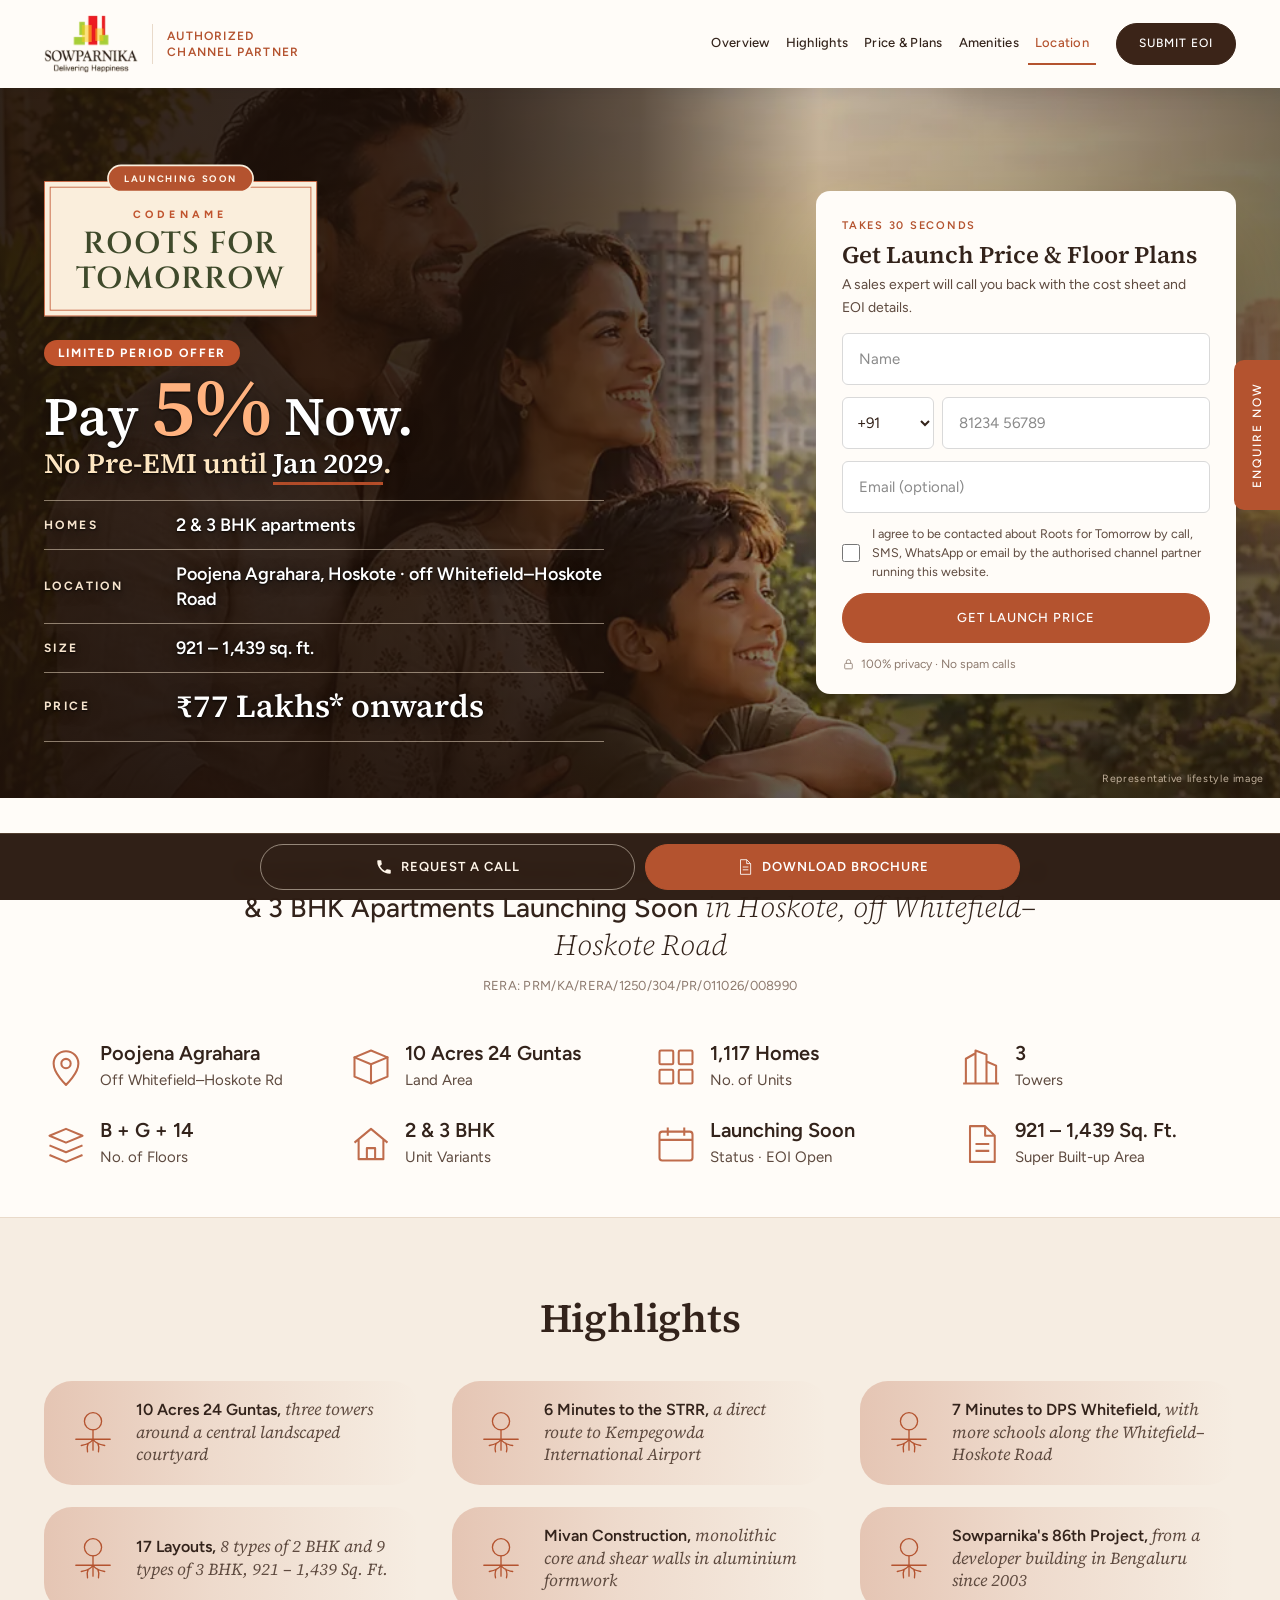
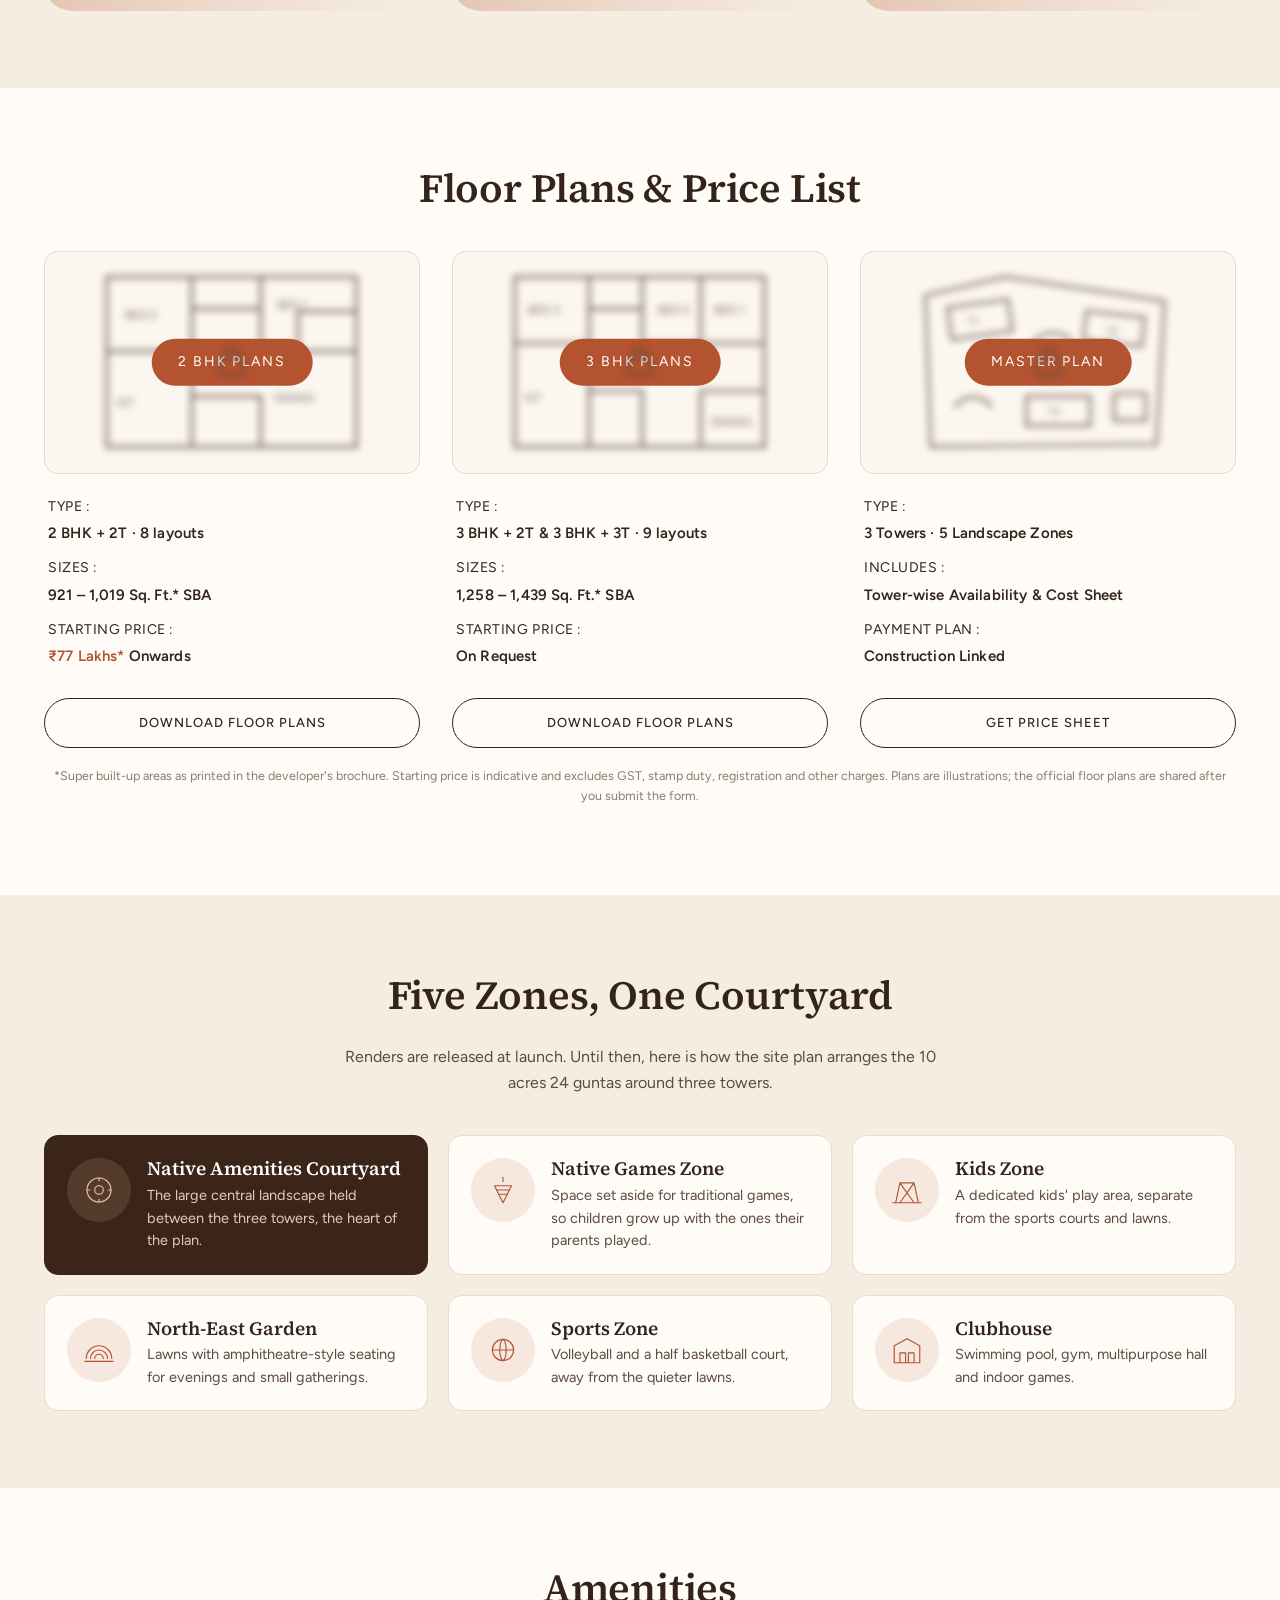
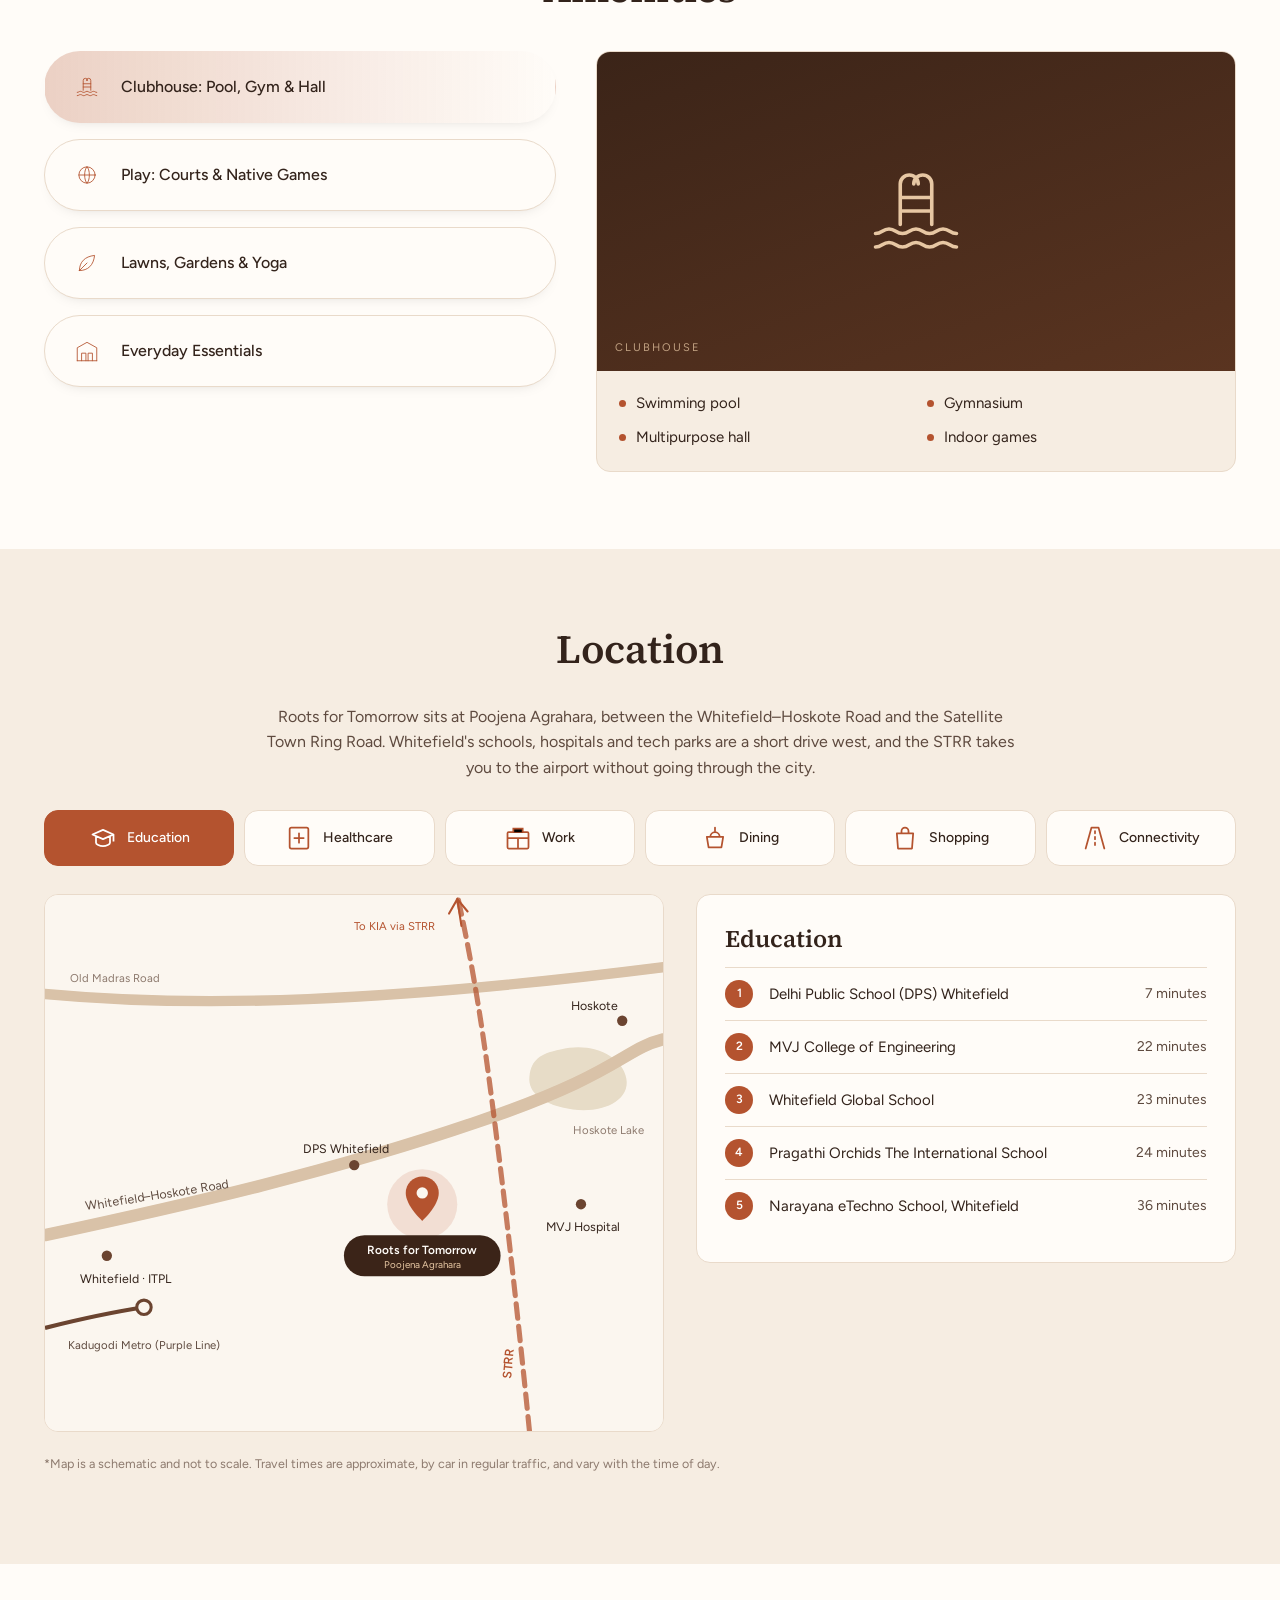
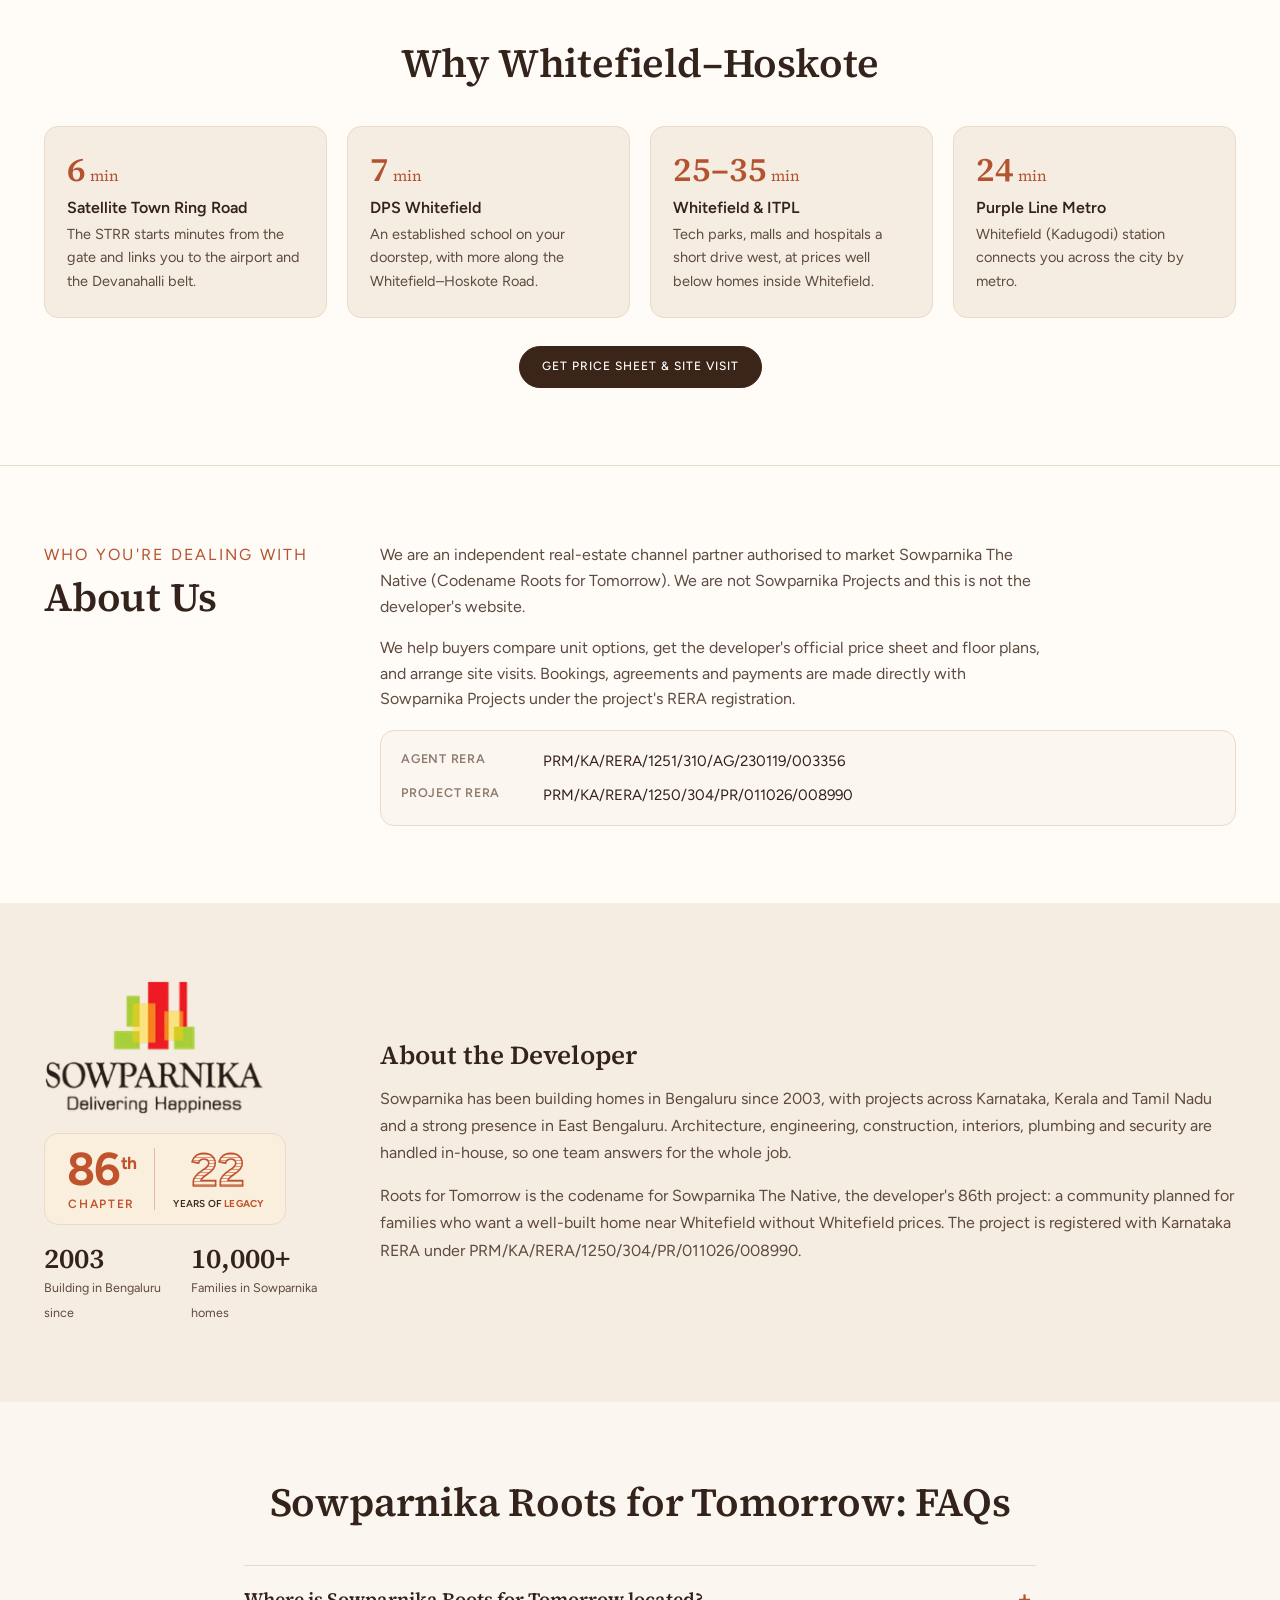
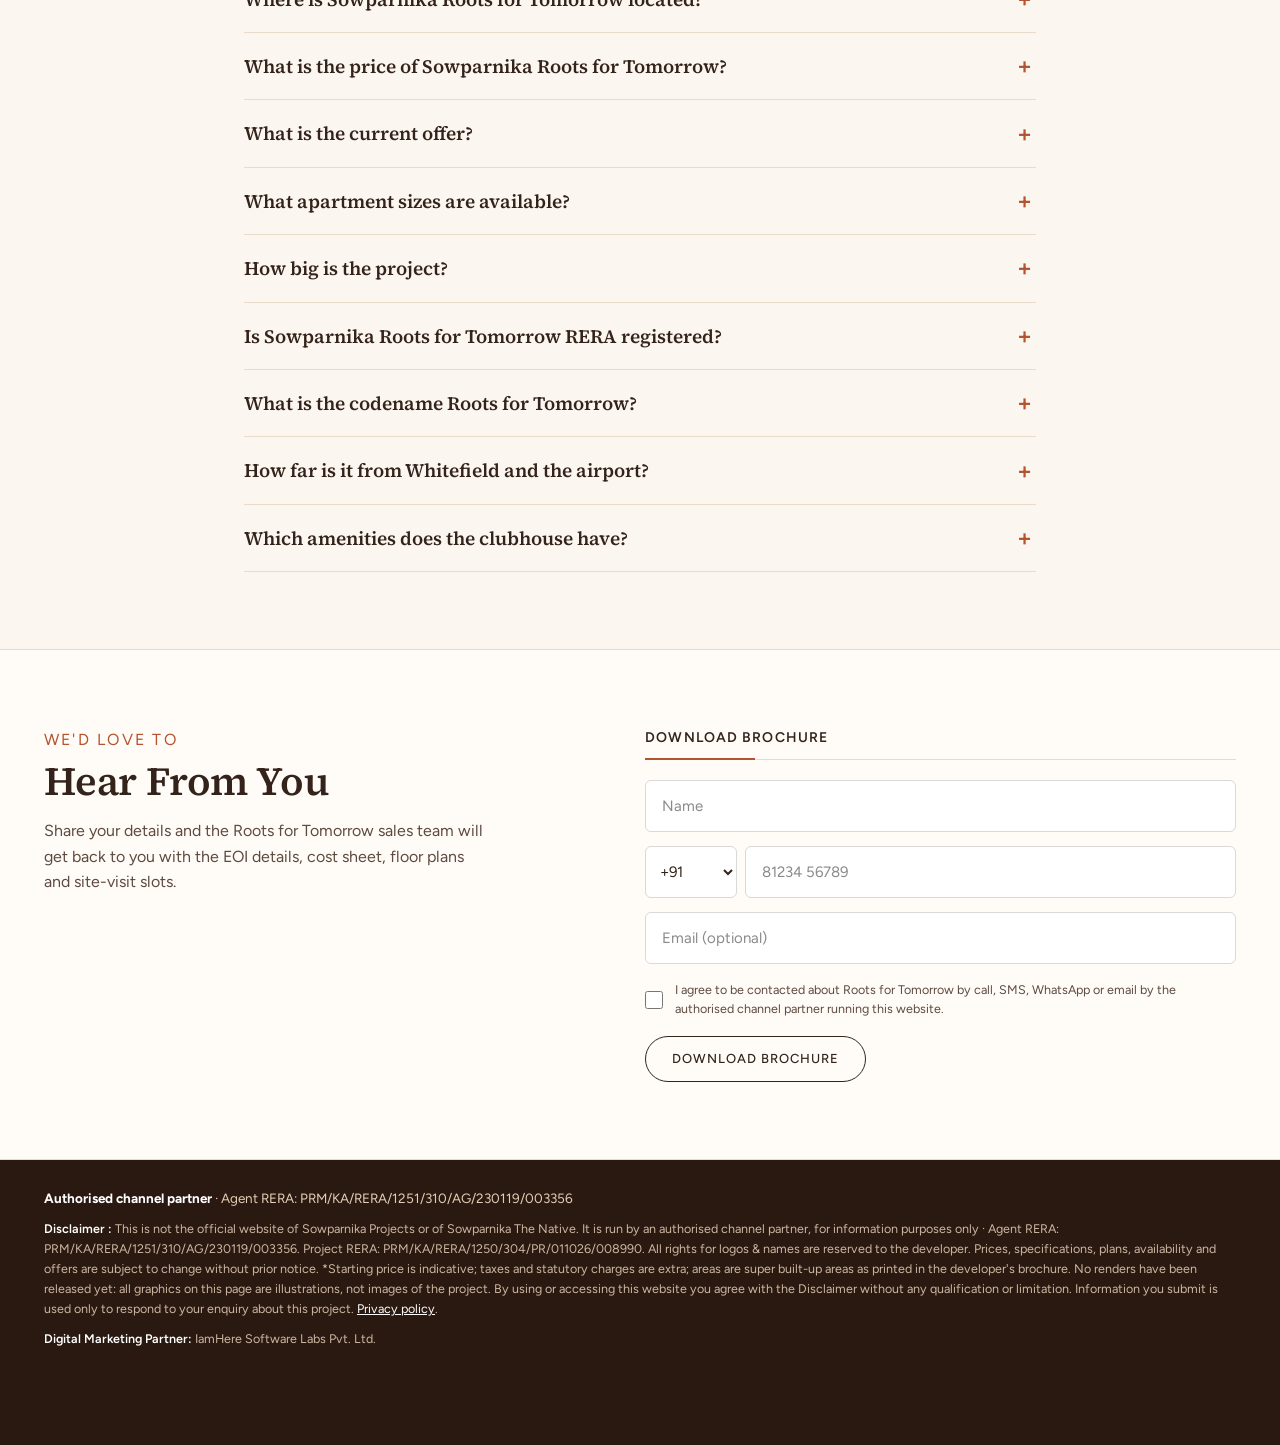
==== commit 480695a4: "SEO: keyword title/description, canonical, robots meta, Open Graph + share image, schema graph (WebS" ====
--- a/index.html
+++ b/index.html
@@ -1,5 +1,5 @@
 <!DOCTYPE html>
-<html lang="en-IN" data-beasties-container>
+<html lang="en-IN">
 <head>
 <!-- Google Tag Manager (GTM-KXQV6FQL): loaded after the page has painted, on the first tap/scroll or 2.5 s after load,
      so ad tags never delay the first screen. dataLayer events pushed before that are queued and sent when it loads.
@@ -24,18 +24,30 @@
 <!-- End Google Tag Manager -->
 <meta charset="utf-8">
 <meta name="viewport" content="width=device-width, initial-scale=1, viewport-fit=cover">
-<title>Roots for Tomorrow</title>
-<meta name="claude:viewport-fit-sides" content="cover">
-<meta name="description" content="Sowparnika Roots for Tomorrow (The Native), Poojena Agrahara, Hoskote: Sowparnika's new launch. Launching soon: 2 & 3 BHK apartments off Whitefield–Hoskote Road, near Whitefield. 10 acres 24 guntas, 3 towers, 1,117 homes. From ₹77 Lakhs*. RERA registered.">
+<title>Sowparnika Roots for Tomorrow (The Native) Hoskote | 2 &amp; 3 BHK from ₹77 L*</title>
+<meta name="description" content="Sowparnika Roots for Tomorrow (The Native) at Poojena Agrahara, Hoskote, off Whitefield–Hoskote Road. 2 &amp; 3 BHK, 921–1,439 sq ft, from ₹77 Lakhs*. Pay 5% now. RERA registered.">
 <meta name="theme-color" content="#3B2418">
+<meta name="robots" content="index, follow, max-image-preview:large">
+<link rel="canonical" href="https://www.sowparnikanewprojects.in/">
+<link rel="alternate" hreflang="en-IN" href="https://www.sowparnikanewprojects.in/">
+<meta name="geo.region" content="IN-KA">
+<meta name="geo.placename" content="Hoskote, Bengaluru">
 <meta property="og:type" content="website">
-<meta property="og:title" content="Sowparnika Codename Roots for Tomorrow | Launching Soon: 2 & 3 BHK, Whitefield–Hoskote">
-<meta property="og:description" content="Sowparnika's 86th project. Launching soon: 2 & 3 BHK homes on 10 acres 24 guntas off Whitefield–Hoskote Road, 6 minutes from the STRR. EOI window open.">
-<meta name="twitter:card" content="summary">
-<link rel="icon" href="favicon.ico" sizes="any">
-<link rel="icon" href="assets/img/favicon-32.png" type="image/png" sizes="32x32">
-<link rel="icon" href="assets/img/favicon-512.png" type="image/png" sizes="512x512">
-<link rel="apple-touch-icon" href="assets/img/apple-touch-icon.png">
+<meta property="og:site_name" content="Sowparnika Roots for Tomorrow">
+<meta property="og:locale" content="en_IN">
+<meta property="og:url" content="https://www.sowparnikanewprojects.in/">
+<meta property="og:title" content="Sowparnika Roots for Tomorrow (The Native) | 2 &amp; 3 BHK, Whitefield–Hoskote">
+<meta property="og:description" content="Sowparnika's 86th project: 2 &amp; 3 BHK homes on 10 acres 24 guntas off Whitefield–Hoskote Road, 6 minutes from the STRR. From ₹77 Lakhs*. Pay 5% now, no Pre-EMI until Jan 2029.">
+<meta property="og:image" content="https://www.sowparnikanewprojects.in/assets/img/og-image.jpg">
+<meta property="og:image:width" content="1200">
+<meta property="og:image:height" content="630">
+<meta property="og:image:alt" content="Sowparnika Roots for Tomorrow: Pay 5% now, no Pre-EMI until Jan 2029">
+<meta name="twitter:card" content="summary_large_image">
+<meta name="twitter:image" content="https://www.sowparnikanewprojects.in/assets/img/og-image.jpg">
+<link rel="icon" href="favicon.ico?v=2" sizes="any">
+<link rel="icon" href="assets/img/favicon-32.png?v=2" type="image/png" sizes="32x32">
+<link rel="icon" href="assets/img/favicon-512.png?v=2" type="image/png" sizes="512x512">
+<link rel="apple-touch-icon" href="assets/img/apple-touch-icon.png?v=2">
 <link rel="preload" as="image" href="assets/img/hero-lifestyle-1600.webp" imagesrcset="assets/img/hero-lifestyle-640.webp 640w, assets/img/hero-lifestyle-960.webp 960w, assets/img/hero-lifestyle-1280.webp 1280w, assets/img/hero-lifestyle-1600.webp 1600w" imagesizes="100vw" fetchpriority="high">
 <link rel="preload" as="font" type="font/woff2" href="assets/fonts/figtree-latin-500-normal.woff2" crossorigin>
 <link rel="preload" as="font" type="font/woff2" href="assets/fonts/source-serif-4-latin-600-normal.woff2" crossorigin>
@@ -53,11 +65,202 @@
 </script>
 <script type="application/ld+json">
 {
-  "@context": "https://schema.org",
-  "@type": "ApartmentComplex",
-  "name": "Sowparnika The Native (Codename Roots for Tomorrow)",
-  "description": "Launching soon: 2 and 3 BHK apartments by Sowparnika Projects off Whitefield–Hoskote Road, East Bengaluru.",
-  "address": {"@type": "PostalAddress", "streetAddress": "Poojena Agrahara Village, Kasaba Hobli, Hoskote Taluk", "addressLocality": "Bengaluru", "addressRegion": "Karnataka", "postalCode": "562114", "addressCountry": "IN"}
+ "@context": "https://schema.org",
+ "@graph": [
+  {
+   "@type": "WebSite",
+   "@id": "https://www.sowparnikanewprojects.in/#website",
+   "url": "https://www.sowparnikanewprojects.in/",
+   "name": "Sowparnika Roots for Tomorrow",
+   "inLanguage": "en-IN"
+  },
+  {
+   "@type": "WebPage",
+   "@id": "https://www.sowparnikanewprojects.in/#webpage",
+   "url": "https://www.sowparnikanewprojects.in/",
+   "name": "Sowparnika Roots for Tomorrow (The Native) Hoskote | 2 & 3 BHK from ₹77 L*",
+   "description": "Sowparnika Roots for Tomorrow (The Native) at Poojena Agrahara, Hoskote, off Whitefield–Hoskote Road. 2 & 3 BHK, 921–1,439 sq ft, from ₹77 Lakhs*. Pay 5% now. RERA registered.",
+   "isPartOf": {
+    "@id": "https://www.sowparnikanewprojects.in/#website"
+   },
+   "about": {
+    "@id": "https://www.sowparnikanewprojects.in/#project"
+   },
+   "primaryImageOfPage": "https://www.sowparnikanewprojects.in/assets/img/og-image.jpg",
+   "inLanguage": "en-IN"
+  },
+  {
+   "@type": "ApartmentComplex",
+   "@id": "https://www.sowparnikanewprojects.in/#project",
+   "name": "Sowparnika The Native (Codename Roots for Tomorrow)",
+   "alternateName": [
+    "Sowparnika Roots for Tomorrow",
+    "Roots for Tomorrow"
+   ],
+   "description": "Launching soon: 2 and 3 BHK apartments (921–1,439 sq. ft.) by Sowparnika Projects on 10 acres 24 guntas off Whitefield–Hoskote Road, East Bengaluru. Karnataka RERA PRM/KA/RERA/1250/304/PR/011026/008990.",
+   "url": "https://www.sowparnikanewprojects.in/",
+   "image": "https://www.sowparnikanewprojects.in/assets/img/og-image.jpg",
+   "numberOfAccommodationUnits": 1117,
+   "address": {
+    "@type": "PostalAddress",
+    "streetAddress": "Poojena Agrahara Village, Kasaba Hobli, Hoskote Taluk",
+    "addressLocality": "Hoskote, Bengaluru",
+    "addressRegion": "Karnataka",
+    "postalCode": "562114",
+    "addressCountry": "IN"
+   },
+   "amenityFeature": [
+    {
+     "@type": "LocationFeatureSpecification",
+     "name": "Swimming pool",
+     "value": true
+    },
+    {
+     "@type": "LocationFeatureSpecification",
+     "name": "Gymnasium",
+     "value": true
+    },
+    {
+     "@type": "LocationFeatureSpecification",
+     "name": "Clubhouse",
+     "value": true
+    },
+    {
+     "@type": "LocationFeatureSpecification",
+     "name": "Multipurpose hall",
+     "value": true
+    },
+    {
+     "@type": "LocationFeatureSpecification",
+     "name": "Indoor games",
+     "value": true
+    },
+    {
+     "@type": "LocationFeatureSpecification",
+     "name": "Volleyball court",
+     "value": true
+    },
+    {
+     "@type": "LocationFeatureSpecification",
+     "name": "Half basketball court",
+     "value": true
+    },
+    {
+     "@type": "LocationFeatureSpecification",
+     "name": "Kids' play area",
+     "value": true
+    },
+    {
+     "@type": "LocationFeatureSpecification",
+     "name": "Yoga lawn",
+     "value": true
+    },
+    {
+     "@type": "LocationFeatureSpecification",
+     "name": "Amphitheatre seating",
+     "value": true
+    },
+    {
+     "@type": "LocationFeatureSpecification",
+     "name": "Basement car parking",
+     "value": true
+    },
+    {
+     "@type": "LocationFeatureSpecification",
+     "name": "Power backup",
+     "value": true
+    },
+    {
+     "@type": "LocationFeatureSpecification",
+     "name": "Rainwater harvesting",
+     "value": true
+    }
+   ],
+   "brand": {
+    "@type": "Organization",
+    "name": "Sowparnika Projects",
+    "url": "https://www.sowparnika.com/"
+   }
+  },
+  {
+   "@type": "FAQPage",
+   "@id": "https://www.sowparnikanewprojects.in/#faq",
+   "mainEntity": [
+    {
+     "@type": "Question",
+     "name": "Where is Sowparnika Roots for Tomorrow located?",
+     "acceptedAnswer": {
+      "@type": "Answer",
+      "text": "At Poojena Agrahara, Hoskote, off the Whitefield–Hoskote Road in East Bengaluru, between the Whitefield–Hoskote Road and the Satellite Town Ring Road (STRR)."
+     }
+    },
+    {
+     "@type": "Question",
+     "name": "What is the price of Sowparnika Roots for Tomorrow?",
+     "acceptedAnswer": {
+      "@type": "Answer",
+      "text": "2 BHK homes start from ₹77 Lakhs* onwards. The 3 BHK price is shared on request. Prices are indicative and exclude GST, stamp duty, registration and other charges."
+     }
+    },
+    {
+     "@type": "Question",
+     "name": "What is the current offer?",
+     "acceptedAnswer": {
+      "@type": "Answer",
+      "text": "For a limited period you pay 5% now, with no Pre-EMI until January 2029. Submit the form for the full payment plan and cost sheet."
+     }
+    },
+    {
+     "@type": "Question",
+     "name": "What apartment sizes are available?",
+     "acceptedAnswer": {
+      "@type": "Answer",
+      "text": "17 layouts in all: 8 types of 2 BHK + 2T from 921 to 1,019 sq. ft. and 9 types of 3 BHK (2T and 3T) from 1,258 to 1,439 sq. ft. super built-up area."
+     }
+    },
+    {
+     "@type": "Question",
+     "name": "How big is the project?",
+     "acceptedAnswer": {
+      "@type": "Answer",
+      "text": "10 acres 24 guntas with 1,117 homes in 3 towers of basement + ground + 14 floors, arranged around a central landscaped courtyard."
+     }
+    },
+    {
+     "@type": "Question",
+     "name": "Is Sowparnika Roots for Tomorrow RERA registered?",
+     "acceptedAnswer": {
+      "@type": "Answer",
+      "text": "Yes. It is registered with Karnataka RERA under PRM/KA/RERA/1250/304/PR/011026/008990."
+     }
+    },
+    {
+     "@type": "Question",
+     "name": "What is the codename Roots for Tomorrow?",
+     "acceptedAnswer": {
+      "@type": "Answer",
+      "text": "Roots for Tomorrow is the codename for Sowparnika The Native, Sowparnika Projects' 86th project."
+     }
+    },
+    {
+     "@type": "Question",
+     "name": "How far is it from Whitefield and the airport?",
+     "acceptedAnswer": {
+      "@type": "Answer",
+      "text": "About 6 minutes to the STRR, 7 minutes to DPS Whitefield, 24 minutes to Whitefield (Kadugodi) Metro, 25–35 minutes to ITPL and Whitefield tech parks, and about 55 minutes to Kempegowda International Airport via the STRR."
+     }
+    },
+    {
+     "@type": "Question",
+     "name": "Which amenities does the clubhouse have?",
+     "acceptedAnswer": {
+      "@type": "Answer",
+      "text": "A swimming pool, gymnasium, multipurpose hall and indoor games, plus volleyball and half basketball courts, a kids' play area, a native games zone, lawns, a yoga lawn and amphitheatre-style seating."
+     }
+    }
+   ]
+  }
+ ]
 }
 </script>
 </head>
@@ -397,6 +600,24 @@
   </div>
 </section>
 
+<!-- ============ FAQ ============ -->
+<section class="section faq" id="faq" aria-labelledby="faq-title">
+  <div class="wrap faq-wrap">
+    <h2 id="faq-title" class="display center">Sowparnika Roots for Tomorrow: FAQs</h2>
+    <div class="faq-list">
+      <details class="faq-item"><summary>Where is Sowparnika Roots for Tomorrow located?</summary><p>At Poojena Agrahara, Hoskote, off the Whitefield–Hoskote Road in East Bengaluru, between the Whitefield–Hoskote Road and the Satellite Town Ring Road (STRR).</p></details>
+      <details class="faq-item"><summary>What is the price of Sowparnika Roots for Tomorrow?</summary><p>2 BHK homes start from ₹77 Lakhs* onwards. The 3 BHK price is shared on request. Prices are indicative and exclude GST, stamp duty, registration and other charges.</p></details>
+      <details class="faq-item"><summary>What is the current offer?</summary><p>For a limited period you pay 5% now, with no Pre-EMI until January 2029. Submit the form for the full payment plan and cost sheet.</p></details>
+      <details class="faq-item"><summary>What apartment sizes are available?</summary><p>17 layouts in all: 8 types of 2 BHK + 2T from 921 to 1,019 sq. ft. and 9 types of 3 BHK (2T and 3T) from 1,258 to 1,439 sq. ft. super built-up area.</p></details>
+      <details class="faq-item"><summary>How big is the project?</summary><p>10 acres 24 guntas with 1,117 homes in 3 towers of basement + ground + 14 floors, arranged around a central landscaped courtyard.</p></details>
+      <details class="faq-item"><summary>Is Sowparnika Roots for Tomorrow RERA registered?</summary><p>Yes. It is registered with Karnataka RERA under PRM/KA/RERA/1250/304/PR/011026/008990.</p></details>
+      <details class="faq-item"><summary>What is the codename Roots for Tomorrow?</summary><p>Roots for Tomorrow is the codename for Sowparnika The Native, Sowparnika Projects&#x27; 86th project.</p></details>
+      <details class="faq-item"><summary>How far is it from Whitefield and the airport?</summary><p>About 6 minutes to the STRR, 7 minutes to DPS Whitefield, 24 minutes to Whitefield (Kadugodi) Metro, 25–35 minutes to ITPL and Whitefield tech parks, and about 55 minutes to Kempegowda International Airport via the STRR.</p></details>
+      <details class="faq-item"><summary>Which amenities does the clubhouse have?</summary><p>A swimming pool, gymnasium, multipurpose hall and indoor games, plus volleyball and half basketball courts, a kids&#x27; play area, a native games zone, lawns, a yoga lawn and amphitheatre-style seating.</p></details>
+    </div>
+  </div>
+</section>
+
 <!-- ============ ENQUIRY ============ -->
 <section class="section contact" id="contact" aria-labelledby="contact-title">
   <div class="wrap contact-grid">
--- a/assets/css/brand.css
+++ b/assets/css/brand.css
@@ -437,3 +437,16 @@
 .oh-line, .oh-line2 { text-shadow: 0 1px 2px rgba(0,0,0,.85), 0 4px 22px rgba(0,0,0,.6); }
 .oh-line b { color: #FFB27F; }
 .hero-credit { color: rgba(246,227,204,.75); }
+
+/* ---------- FAQ ---------- */
+.faq { background: var(--band-2); }
+.faq-wrap { max-width: 880px; }
+.faq-list { border-top: 1px solid var(--line); }
+.faq-item { border-bottom: 1px solid var(--line); }
+.faq-item summary { list-style: none; cursor: pointer; padding: 18px 40px 18px 0; position: relative;
+  font-family: var(--serif); font-weight: 600; font-size: clamp(17px, 1.6vw, 19px); color: var(--ink); }
+.faq-item summary::-webkit-details-marker { display: none; }
+.faq-item summary::after { content: "+"; position: absolute; right: 4px; top: 50%; transform: translateY(-50%);
+  font-family: var(--sans); font-size: 24px; color: var(--beige); }
+.faq-item[open] summary::after { content: "–"; }
+.faq-item p { margin: 0 0 18px; color: var(--grey-2); line-height: 1.6; font-size: 16px; }
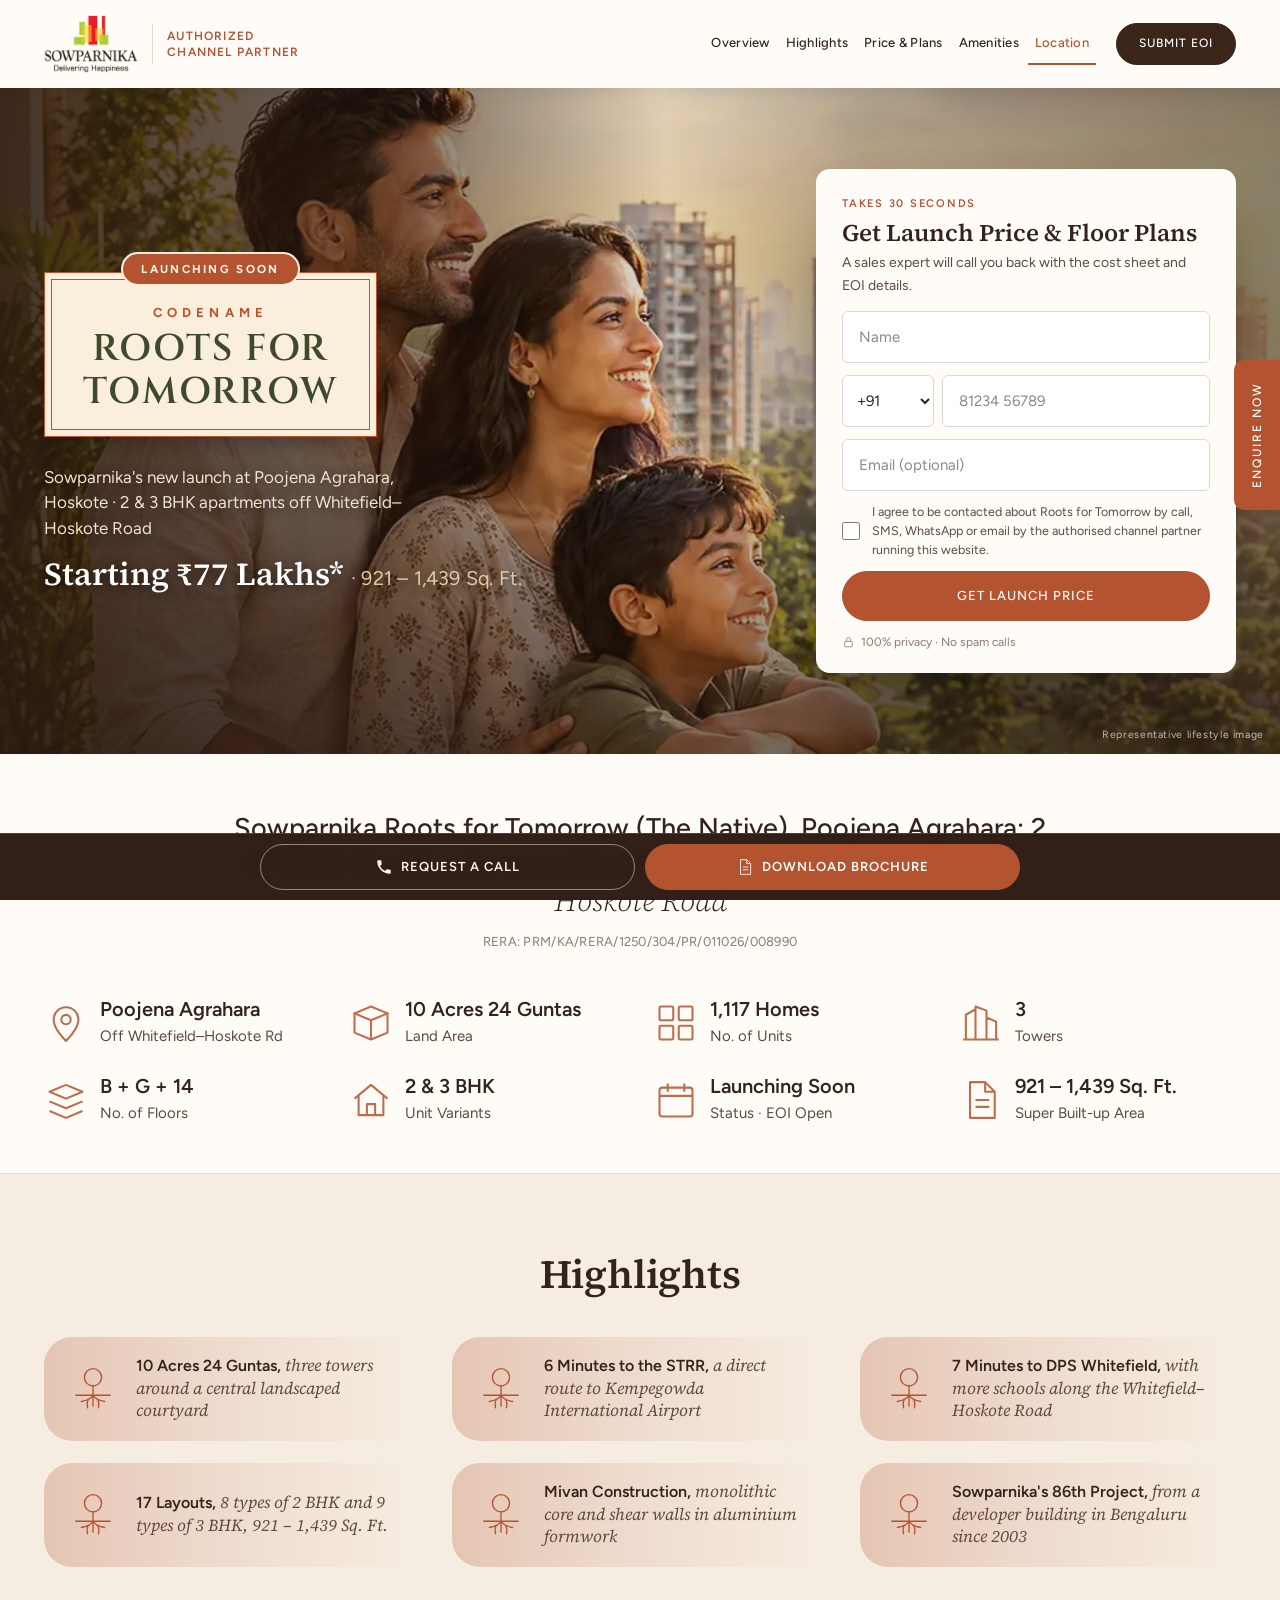
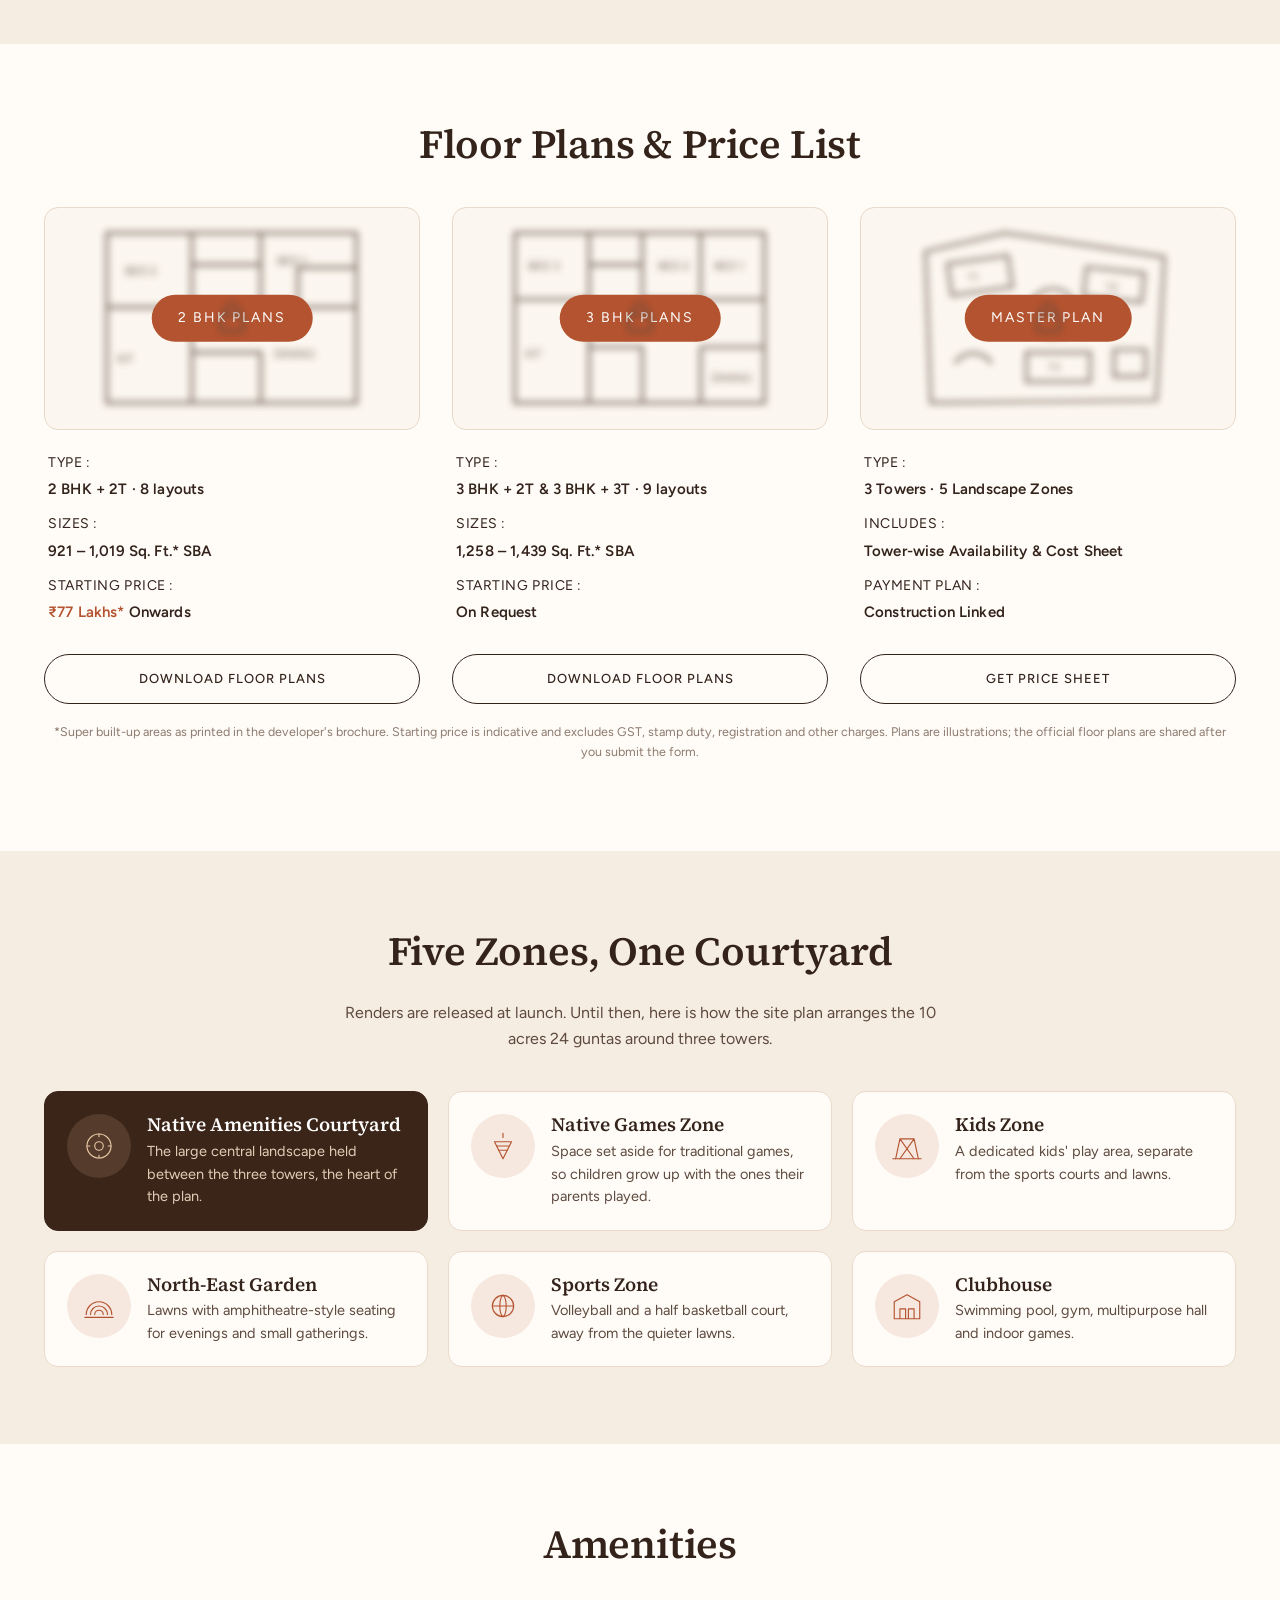
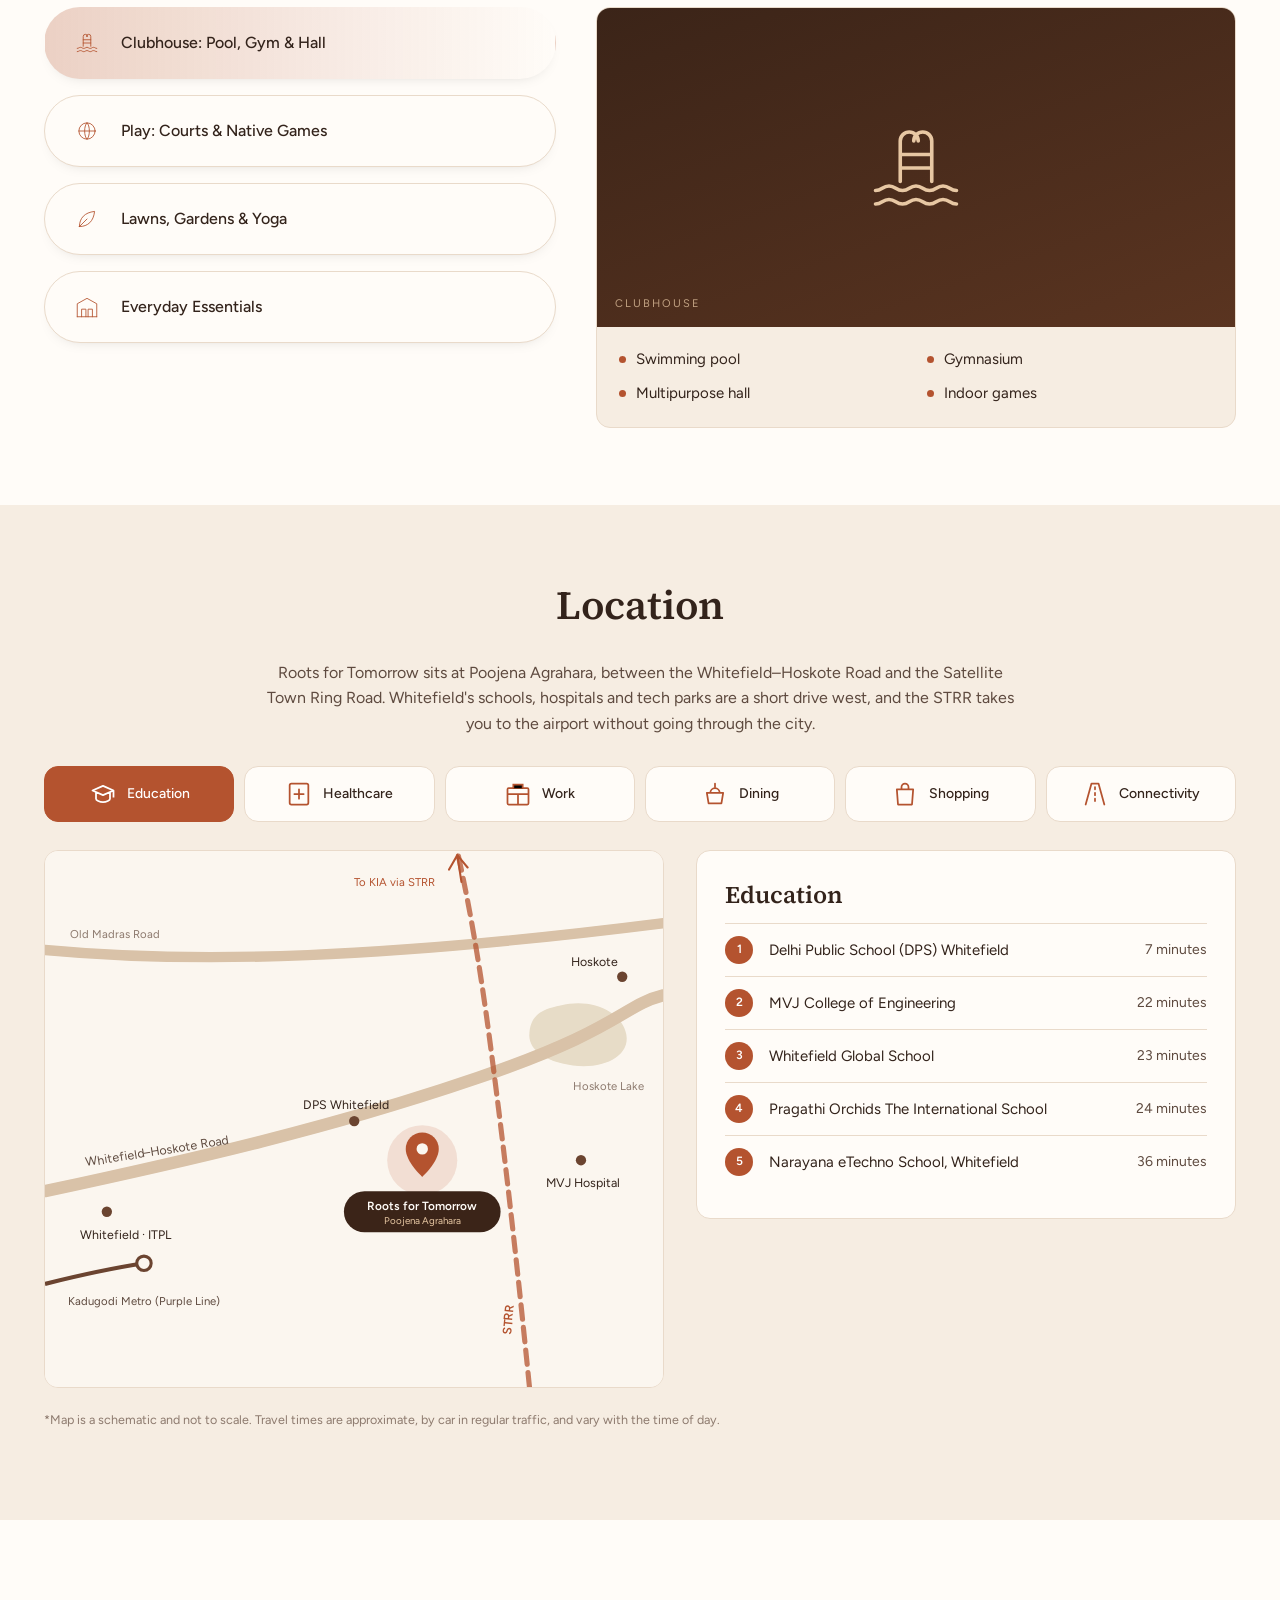
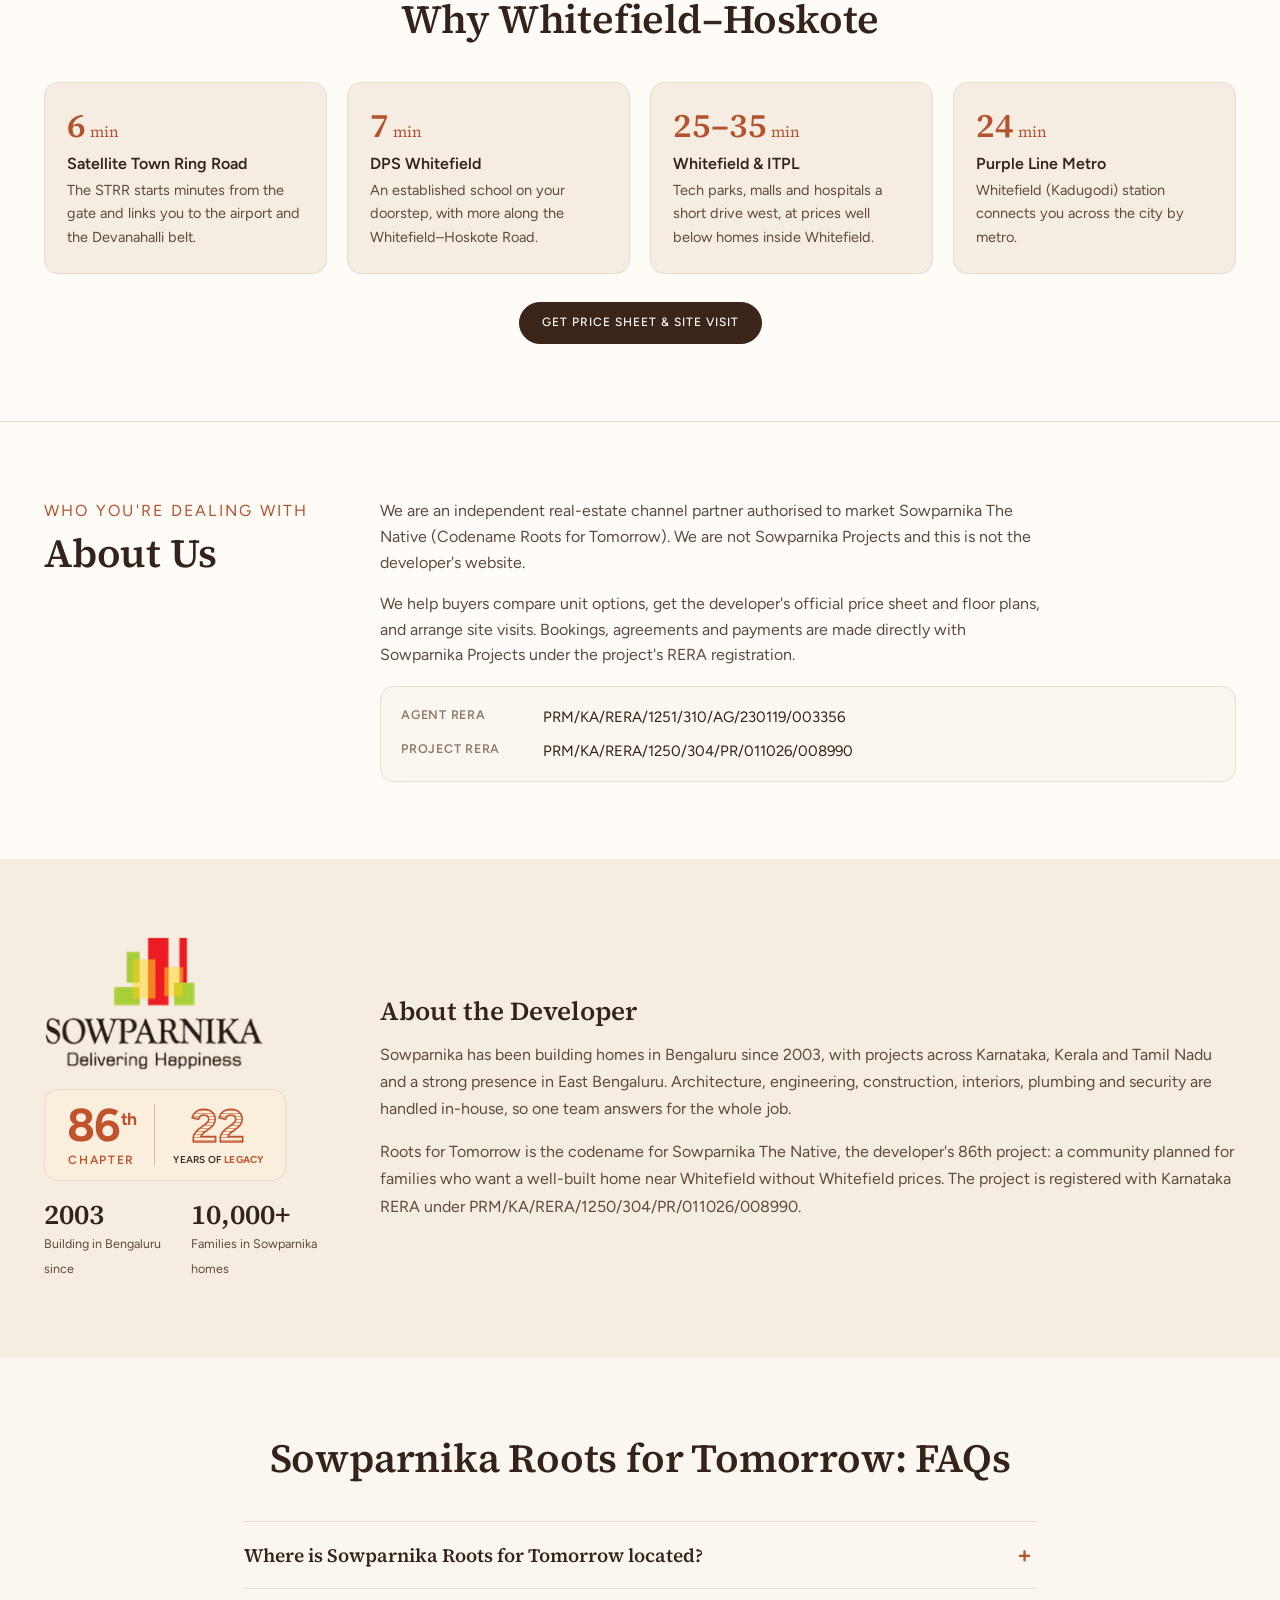
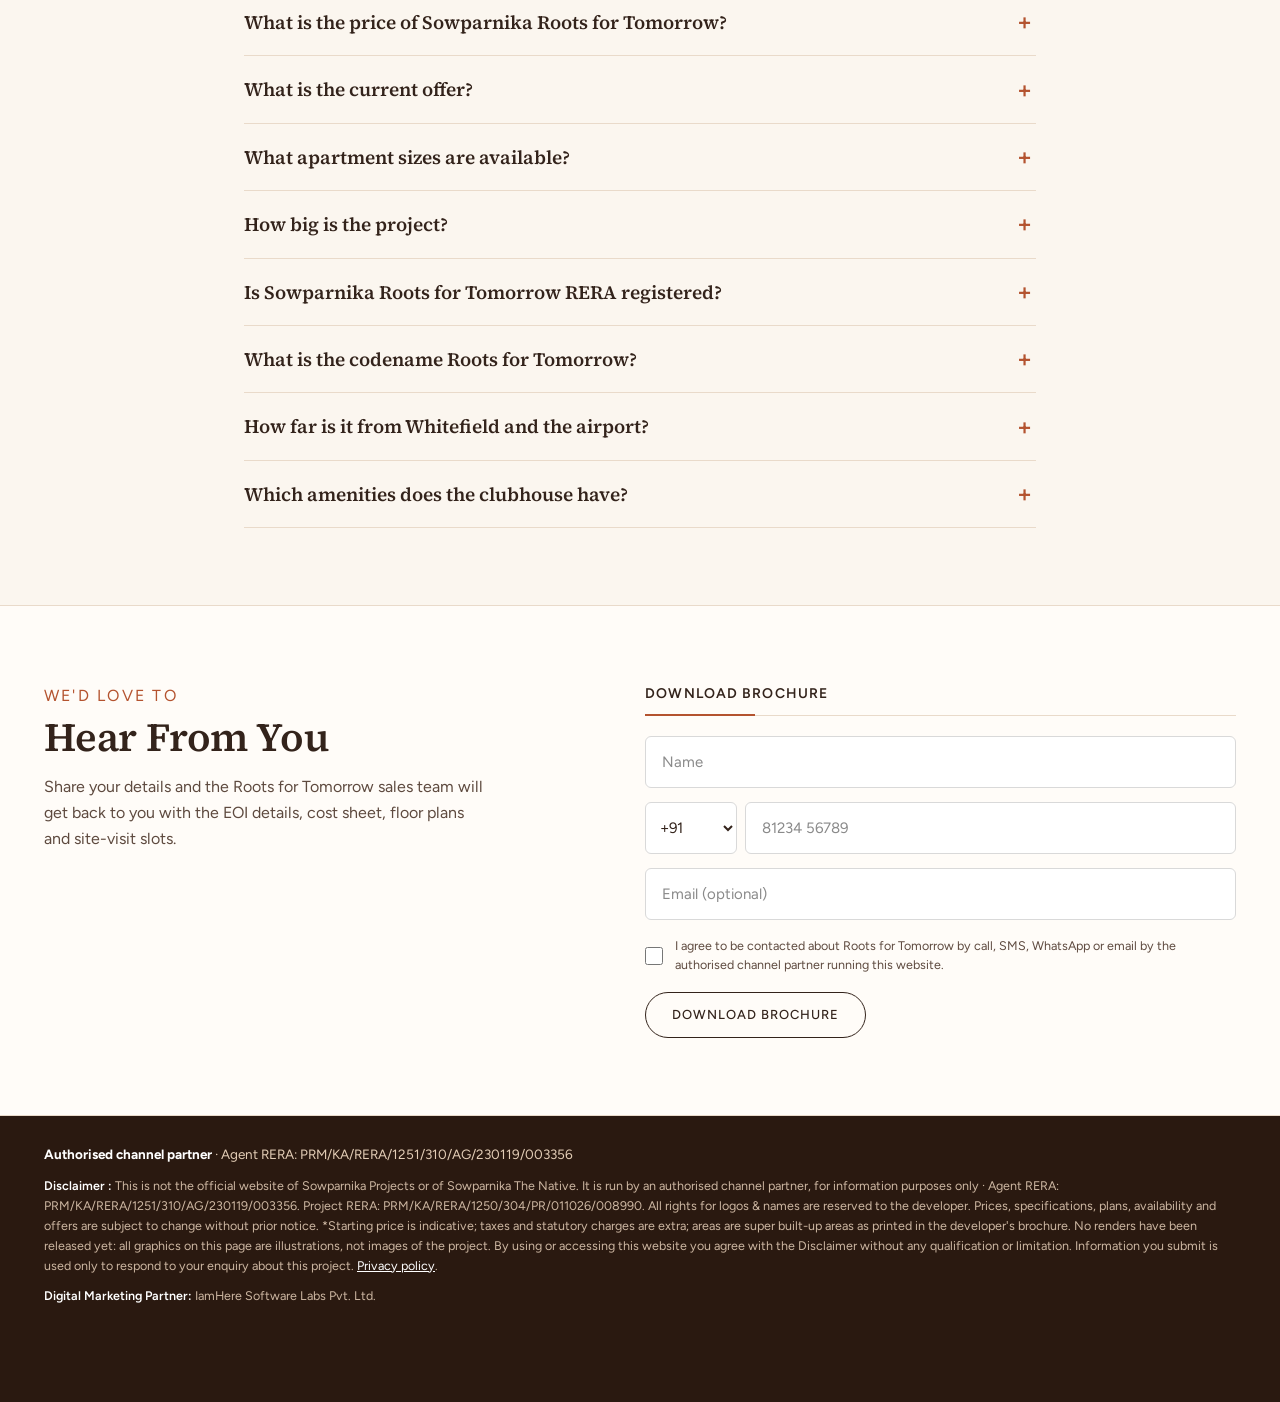
==== commit bb983ba5: "Hero: restore original format (no offer block, no spec rows), as before the offer changes Co-Authore" ====
--- a/index.html
+++ b/index.html
@@ -339,17 +339,8 @@
         <span class="seal-pill">Launching Soon</span>
         <span class="seal-frame"><span class="seal-code">Codename</span><span class="seal-name">Roots for<br>Tomorrow</span></span>
       </div>
-      <div class="offer-head">
-        <p class="oh-tag">Limited Period Offer</p>
-        <p class="oh-line">Pay <b>5%</b> Now.</p>
-        <p class="oh-line2">No Pre-EMI until <b>Jan 2029</b>.</p>
-      </div>
-      <dl class="hero-specs">
-        <div><dt>Homes</dt><dd>2 &amp; 3 BHK apartments</dd></div>
-        <div><dt>Location</dt><dd>Poojena Agrahara, Hoskote · off Whitefield–Hoskote Road</dd></div>
-        <div><dt>Size</dt><dd>921 – 1,439 sq. ft.</dd></div>
-        <div class="hs-price"><dt>Price</dt><dd>₹77 Lakhs* onwards</dd></div>
-      </dl>
+      <p class="hero-line">Sowparnika's new launch at Poojena Agrahara, Hoskote · 2 &amp; 3 BHK apartments off Whitefield–Hoskote Road</p>
+      <p class="hero-price">Starting ₹77 Lakhs* <span>· 921 – 1,439 Sq. Ft.</span></p>
     </div>
     <div class="hero-form">
       <p class="hf-tag">Takes 30 seconds</p>
--- a/assets/css/brand.css
+++ b/assets/css/brand.css
@@ -356,87 +356,6 @@
 .site-footer .foot-grid { grid-template-columns: 1fr !important; }
 .seal-pill { white-space: nowrap; letter-spacing: .2em; }
 
-/* Hero spec rows (label | value) with the offer row highlighted */
-.hero-specs { margin: 6px 0 0; width: 100%; max-width: 560px; border-top: 1px solid rgba(246,227,204,.38); text-shadow: 0 2px 12px rgba(0,0,0,.55); }
-.hero-specs > div { display: grid; grid-template-columns: 118px 1fr; gap: 14px; align-items: center;
-  padding: 12px 0; border-bottom: 1px solid rgba(246,227,204,.38); text-align: left; }
-.hero-specs dt { margin: 0; font-family: var(--sans); font-size: 12px; font-weight: 600; letter-spacing: .2em;
-  text-transform: uppercase; color: rgba(246,227,204,.82); }
-.hero-specs dd { margin: 0; font-family: var(--sans); font-size: 17px; font-weight: 500; line-height: 1.35; color: #fff; }
-.hero-specs .hs-price dd { font-family: var(--serif); font-size: 27px; font-weight: 700; }
-@media (min-width: 900px) {
-  .hero-specs dd { font-size: 18px; }
-  .hero-specs .hs-price dd { font-size: 32px; }
-}
-@media (max-width: 899px) {
-  .hero-specs { margin-left: auto; margin-right: auto; }
-  .hero-specs > div { grid-template-columns: 92px 1fr; gap: 10px; padding: 10px 0; }
-  .hero-specs dt { font-size: 11px; letter-spacing: .16em; }
-  .hero-specs dd { font-size: 15px; }
-  .hero-specs .hs-price dd { font-size: 23px; }
-}
-
-/* Hero offer card: takes the place of the hero form; its button opens the enquiry popup */
-.hero-offer-card { position: relative; width: 100%; max-width: 420px; margin: 0 auto; padding: 30px 26px 22px;
-  text-align: center; color: var(--ink); background: #FBF3E8; border-radius: 18px; overflow: hidden;
-  box-shadow: 0 40px 80px -30px rgba(0,0,0,.7), 0 0 0 6px rgba(192,83,45,.9), 0 0 0 9px rgba(251,243,232,.9); }
-.hero-offer-card::before { content: ""; position: absolute; inset: 10px; border: 1.5px dashed rgba(192,83,45,.55);
-  border-radius: 12px; pointer-events: none; }
-.hero-offer-card > * { position: relative; margin: 0; }
-.hoc-tag { display: inline-block; padding: 7px 16px; border-radius: 999px; background: #C0532D; color: #fff;
-  font-family: var(--sans); font-size: 12px; font-weight: 800; letter-spacing: .16em; text-transform: uppercase;
-  animation: hocPulse 2.4s ease-in-out infinite; }
-@keyframes hocPulse { 0%, 100% { box-shadow: 0 0 0 0 rgba(192,83,45,.55); } 50% { box-shadow: 0 0 0 10px rgba(192,83,45,0); } }
-.hoc-pay { margin-top: 14px; font-family: var(--serif); color: #8F3A1D; line-height: .9; }
-.hoc-pay .hoc-small { font-size: 30px; font-weight: 600; vertical-align: middle; }
-.hoc-pay .hoc-big { font-size: 104px; font-weight: 700; color: #C0532D; letter-spacing: -.02em; vertical-align: middle; }
-.hoc-plus { margin-top: 2px; font-family: var(--serif); font-size: 28px; font-weight: 700; color: #C0532D; line-height: 1; }
-.hoc-emi { margin-top: 6px; font-family: var(--sans); font-size: 22px; font-weight: 600; line-height: 1.2; color: var(--ink); }
-.hoc-emi b { display: inline-block; margin-top: 4px; font-family: var(--serif); font-size: 34px; font-weight: 700; color: #8F3A1D; }
-.hoc-note { margin-top: 14px; padding-top: 12px; border-top: 1px solid rgba(143,58,29,.25);
-  font-family: var(--sans); font-size: 14px; color: #6b4a3a; }
-.hoc-cta { position: relative; overflow: hidden; width: 100%; min-height: 54px; margin-top: 16px; border-radius: 999px;
-  background: #C0532D; border-color: #C0532D; color: #fff; font-size: 14px; font-weight: 700; letter-spacing: .1em; }
-.hoc-cta:hover { background: #9c4526; border-color: #9c4526; }
-.hoc-cta::after { content: ""; position: absolute; top: 0; bottom: 0; width: 35%; left: -50%;
-  background: linear-gradient(100deg, transparent, rgba(255,255,255,.45), transparent); animation: hoShine 3s ease-in-out 1.2s infinite; }
-@keyframes hoShine { 0% { left: -50%; } 45%, 100% { left: 130%; } }
-.hoc-fine { margin-top: 10px; font-family: var(--sans); font-size: 11px; line-height: 1.4; color: #8a6d5e; }
-@media (prefers-reduced-motion: reduce) { .hoc-tag, .hoc-cta::after { animation: none; } }
-@media (min-width: 900px) { .hero-offer-card { margin: 0 0 0 auto; padding: 34px 30px 24px; } .hoc-pay .hoc-big { font-size: 118px; } }
-@media (max-width: 899px) { .hero-offer-card { margin-top: 8px; } .hoc-pay .hoc-big { font-size: 92px; } .hoc-emi b { font-size: 30px; } }
-/* Phones: project name, then the offer, then the spec rows, so the offer is on the first screen */
-@media (max-width: 899px) {
-  .hero-grid { justify-items: center; }
-  .hero-copy { display: contents; }
-  .hero-copy .seal { order: 1; margin-bottom: 6px; }
-  .hero-offer-card { order: 2; margin-top: 0; }
-  .hero-specs { order: 3; margin-top: 4px; }
-}
-
-.offer-head{margin:0 0 14px;text-align:left} .offer-head p{margin:0}
-.oh-tag{display:inline-block;margin-bottom:10px;padding:6px 14px;border-radius:999px;background:#C0532D;color:#fff;font:800 12px var(--sans);letter-spacing:.16em;text-transform:uppercase}
-.oh-line{font:700 54px/1 var(--serif);color:#fff;text-shadow:0 4px 24px rgba(0,0,0,.6)} .oh-line b{font-size:1.5em;color:#FFB98F}
-.oh-line2{margin-top:6px;font:600 28px/1.2 var(--serif);color:#FFE7C2;text-shadow:0 4px 18px rgba(0,0,0,.6)} .oh-line2 b{color:#fff;border-bottom:3px solid #C0532D}
-.hero-copy .seal{transform:scale(.82);transform-origin:left center;margin-bottom:6px}
-@media(max-width:899px){.offer-head{text-align:center}.oh-line{font-size:40px}.oh-line2{font-size:22px}.hero-copy .seal{transform:none}}
-
-@media(max-width:899px){.hero-form{order:4}}
-
-/* Readability: darker photo behind the hero text, brighter labels */
-.hero-scrim { background:
-  linear-gradient(90deg, rgba(30,17,10,.92) 0%, rgba(30,17,10,.86) 38%, rgba(30,17,10,.7) 50%, rgba(30,17,10,.25) 64%, rgba(30,17,10,.35) 78%, rgba(30,17,10,.6) 100%),
-  linear-gradient(0deg, rgba(30,17,10,.55) 0%, transparent 40%); }
-@media (max-width: 899px) {
-  .hero-scrim { background: linear-gradient(180deg, rgba(30,17,10,.82) 0%, rgba(30,17,10,.86) 40%, rgba(30,17,10,.92) 70%, rgba(30,17,10,.96) 100%); }
-}
-.hero-specs { text-shadow: 0 1px 2px rgba(0,0,0,.8), 0 2px 14px rgba(0,0,0,.6); border-top-color: rgba(246,227,204,.5); }
-.hero-specs > div { border-bottom-color: rgba(246,227,204,.5); }
-.hero-specs dt { color: #F6E3CC; font-weight: 700; }
-.hero-specs dd { color: #fff; font-weight: 600; }
-.oh-line, .oh-line2 { text-shadow: 0 1px 2px rgba(0,0,0,.85), 0 4px 22px rgba(0,0,0,.6); }
-.oh-line b { color: #FFB27F; }
-.hero-credit { color: rgba(246,227,204,.75); }
 
 /* ---------- FAQ ---------- */
 .faq { background: var(--band-2); }
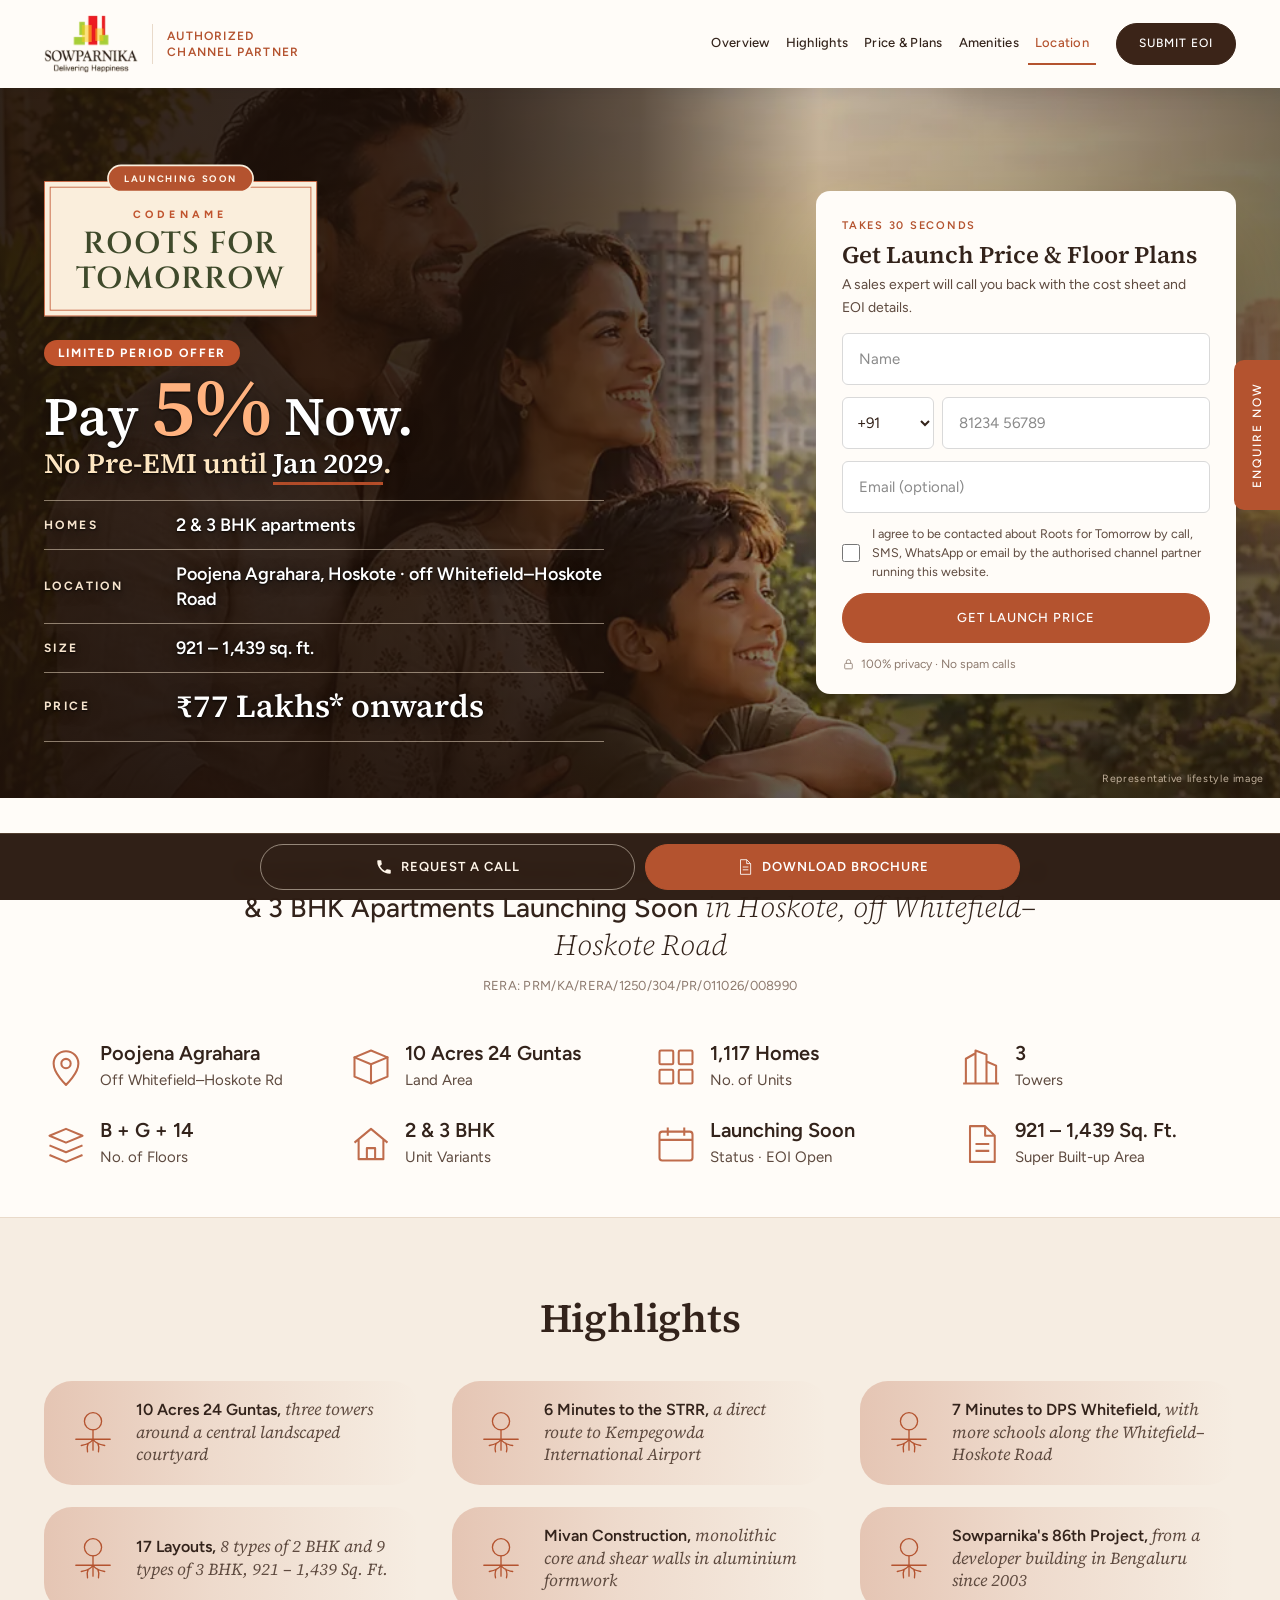
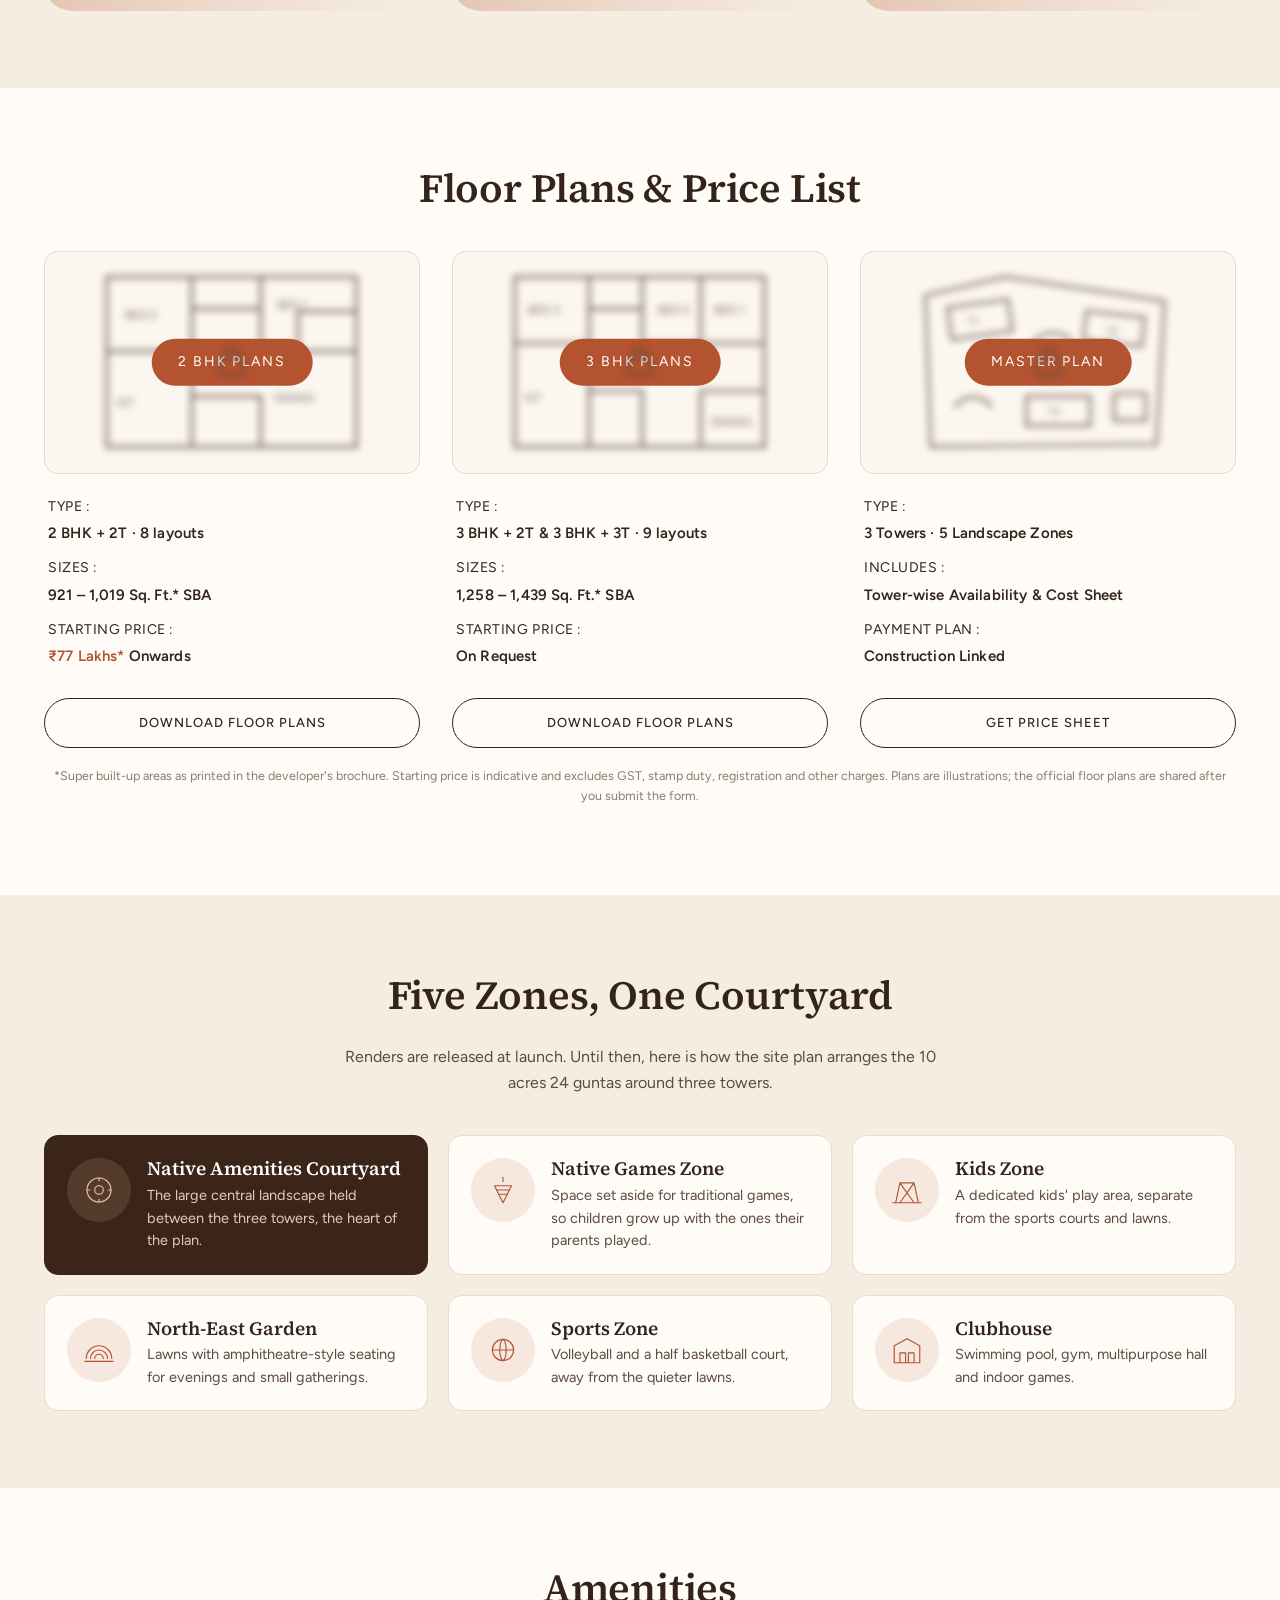
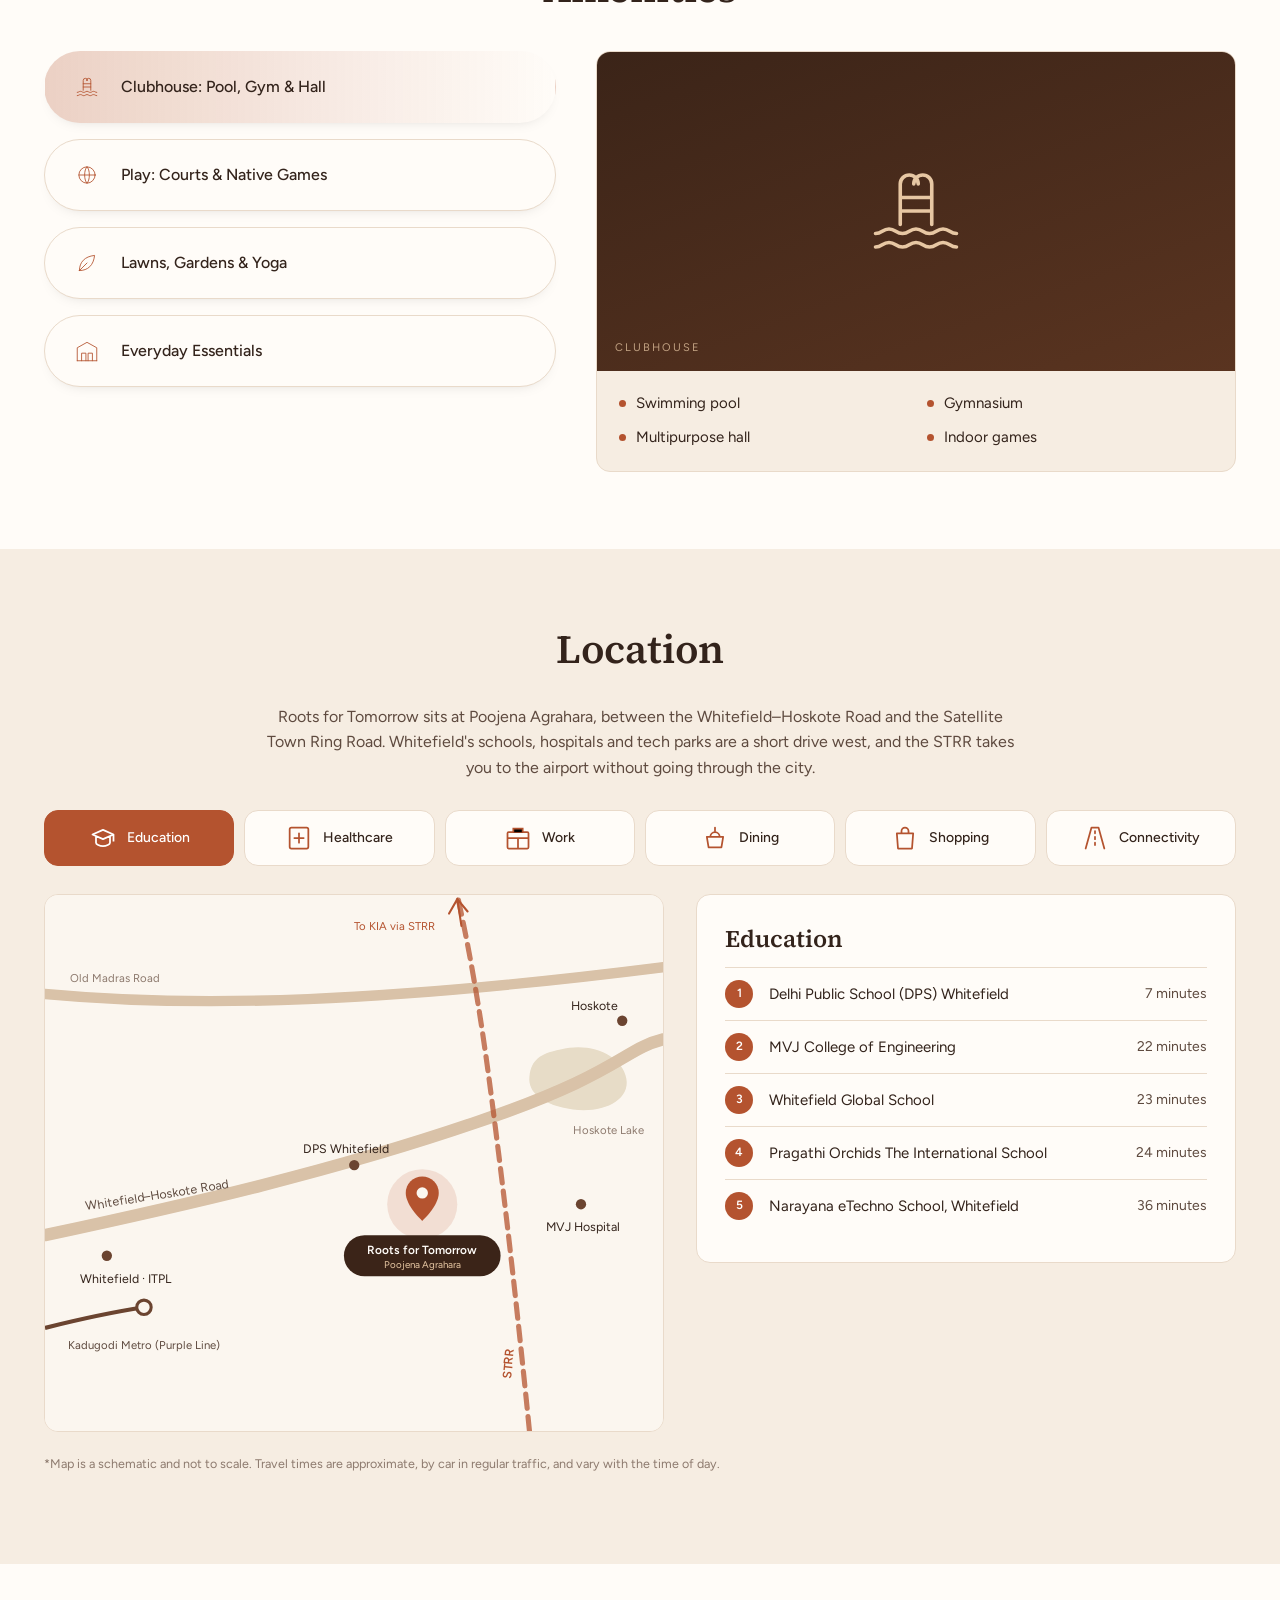
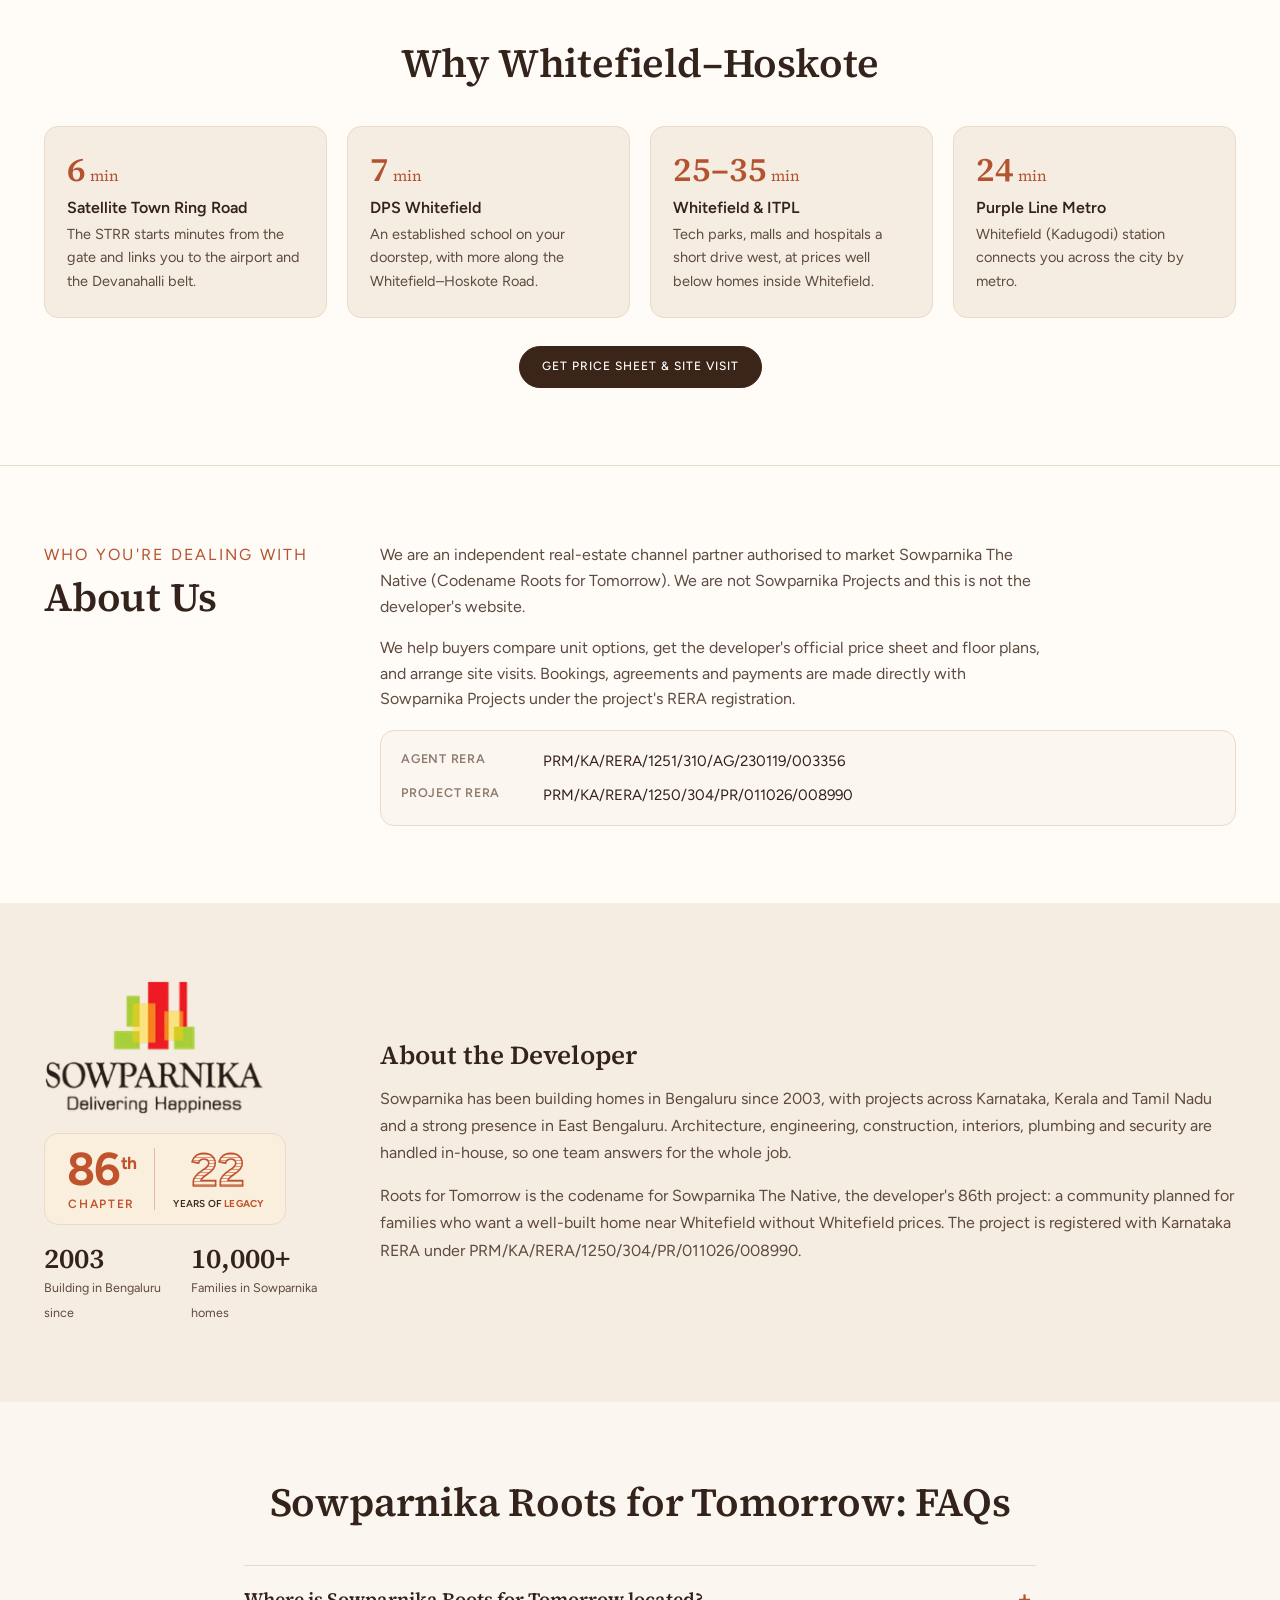
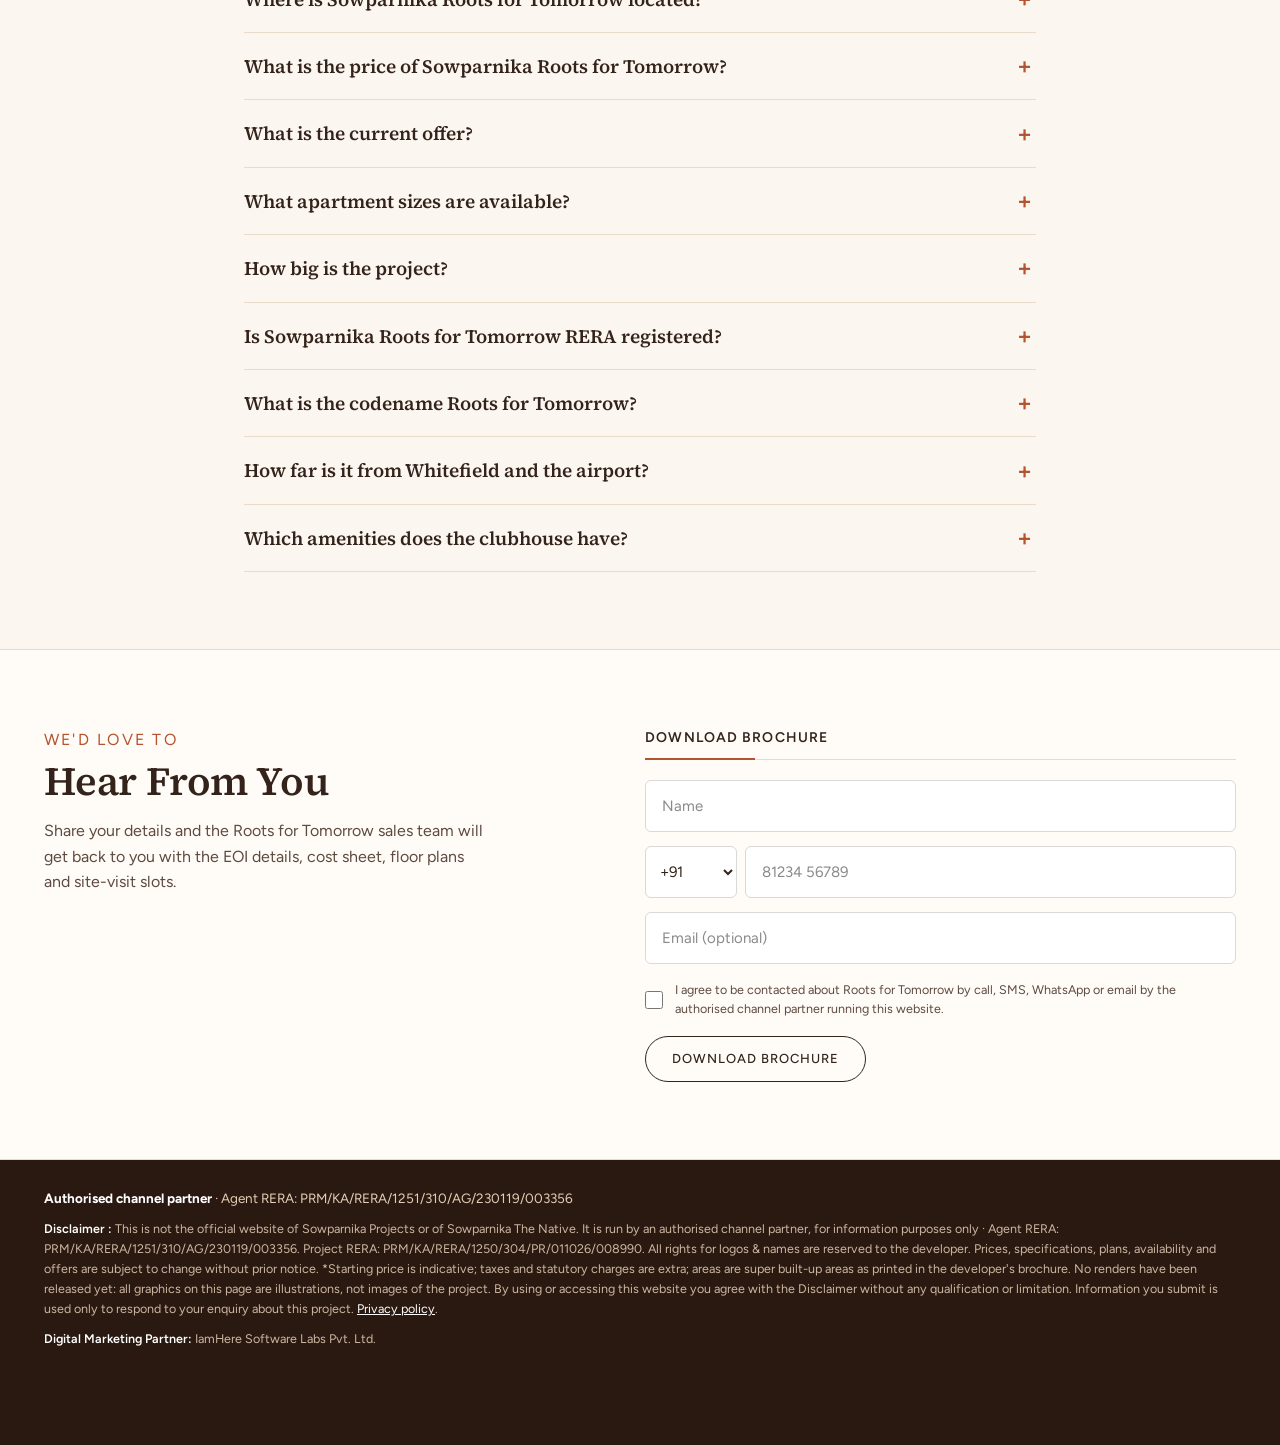
==== commit 3c544fe2: "Hero: back to the offer hero (Pay 5% Now / No Pre-EMI until Jan 2029 + spec rows), as before the SEO" ====
--- a/index.html
+++ b/index.html
@@ -339,8 +339,17 @@
         <span class="seal-pill">Launching Soon</span>
         <span class="seal-frame"><span class="seal-code">Codename</span><span class="seal-name">Roots for<br>Tomorrow</span></span>
       </div>
-      <p class="hero-line">Sowparnika's new launch at Poojena Agrahara, Hoskote · 2 &amp; 3 BHK apartments off Whitefield–Hoskote Road</p>
-      <p class="hero-price">Starting ₹77 Lakhs* <span>· 921 – 1,439 Sq. Ft.</span></p>
+      <div class="offer-head">
+        <p class="oh-tag">Limited Period Offer</p>
+        <p class="oh-line">Pay <b>5%</b> Now.</p>
+        <p class="oh-line2">No Pre-EMI until <b>Jan 2029</b>.</p>
+      </div>
+      <dl class="hero-specs">
+        <div><dt>Homes</dt><dd>2 &amp; 3 BHK apartments</dd></div>
+        <div><dt>Location</dt><dd>Poojena Agrahara, Hoskote · off Whitefield–Hoskote Road</dd></div>
+        <div><dt>Size</dt><dd>921 – 1,439 sq. ft.</dd></div>
+        <div class="hs-price"><dt>Price</dt><dd>₹77 Lakhs* onwards</dd></div>
+      </dl>
     </div>
     <div class="hero-form">
       <p class="hf-tag">Takes 30 seconds</p>
--- a/assets/css/brand.css
+++ b/assets/css/brand.css
@@ -356,6 +356,87 @@
 .site-footer .foot-grid { grid-template-columns: 1fr !important; }
 .seal-pill { white-space: nowrap; letter-spacing: .2em; }
 
+/* Hero spec rows (label | value) with the offer row highlighted */
+.hero-specs { margin: 6px 0 0; width: 100%; max-width: 560px; border-top: 1px solid rgba(246,227,204,.38); text-shadow: 0 2px 12px rgba(0,0,0,.55); }
+.hero-specs > div { display: grid; grid-template-columns: 118px 1fr; gap: 14px; align-items: center;
+  padding: 12px 0; border-bottom: 1px solid rgba(246,227,204,.38); text-align: left; }
+.hero-specs dt { margin: 0; font-family: var(--sans); font-size: 12px; font-weight: 600; letter-spacing: .2em;
+  text-transform: uppercase; color: rgba(246,227,204,.82); }
+.hero-specs dd { margin: 0; font-family: var(--sans); font-size: 17px; font-weight: 500; line-height: 1.35; color: #fff; }
+.hero-specs .hs-price dd { font-family: var(--serif); font-size: 27px; font-weight: 700; }
+@media (min-width: 900px) {
+  .hero-specs dd { font-size: 18px; }
+  .hero-specs .hs-price dd { font-size: 32px; }
+}
+@media (max-width: 899px) {
+  .hero-specs { margin-left: auto; margin-right: auto; }
+  .hero-specs > div { grid-template-columns: 92px 1fr; gap: 10px; padding: 10px 0; }
+  .hero-specs dt { font-size: 11px; letter-spacing: .16em; }
+  .hero-specs dd { font-size: 15px; }
+  .hero-specs .hs-price dd { font-size: 23px; }
+}
+
+/* Hero offer card: takes the place of the hero form; its button opens the enquiry popup */
+.hero-offer-card { position: relative; width: 100%; max-width: 420px; margin: 0 auto; padding: 30px 26px 22px;
+  text-align: center; color: var(--ink); background: #FBF3E8; border-radius: 18px; overflow: hidden;
+  box-shadow: 0 40px 80px -30px rgba(0,0,0,.7), 0 0 0 6px rgba(192,83,45,.9), 0 0 0 9px rgba(251,243,232,.9); }
+.hero-offer-card::before { content: ""; position: absolute; inset: 10px; border: 1.5px dashed rgba(192,83,45,.55);
+  border-radius: 12px; pointer-events: none; }
+.hero-offer-card > * { position: relative; margin: 0; }
+.hoc-tag { display: inline-block; padding: 7px 16px; border-radius: 999px; background: #C0532D; color: #fff;
+  font-family: var(--sans); font-size: 12px; font-weight: 800; letter-spacing: .16em; text-transform: uppercase;
+  animation: hocPulse 2.4s ease-in-out infinite; }
+@keyframes hocPulse { 0%, 100% { box-shadow: 0 0 0 0 rgba(192,83,45,.55); } 50% { box-shadow: 0 0 0 10px rgba(192,83,45,0); } }
+.hoc-pay { margin-top: 14px; font-family: var(--serif); color: #8F3A1D; line-height: .9; }
+.hoc-pay .hoc-small { font-size: 30px; font-weight: 600; vertical-align: middle; }
+.hoc-pay .hoc-big { font-size: 104px; font-weight: 700; color: #C0532D; letter-spacing: -.02em; vertical-align: middle; }
+.hoc-plus { margin-top: 2px; font-family: var(--serif); font-size: 28px; font-weight: 700; color: #C0532D; line-height: 1; }
+.hoc-emi { margin-top: 6px; font-family: var(--sans); font-size: 22px; font-weight: 600; line-height: 1.2; color: var(--ink); }
+.hoc-emi b { display: inline-block; margin-top: 4px; font-family: var(--serif); font-size: 34px; font-weight: 700; color: #8F3A1D; }
+.hoc-note { margin-top: 14px; padding-top: 12px; border-top: 1px solid rgba(143,58,29,.25);
+  font-family: var(--sans); font-size: 14px; color: #6b4a3a; }
+.hoc-cta { position: relative; overflow: hidden; width: 100%; min-height: 54px; margin-top: 16px; border-radius: 999px;
+  background: #C0532D; border-color: #C0532D; color: #fff; font-size: 14px; font-weight: 700; letter-spacing: .1em; }
+.hoc-cta:hover { background: #9c4526; border-color: #9c4526; }
+.hoc-cta::after { content: ""; position: absolute; top: 0; bottom: 0; width: 35%; left: -50%;
+  background: linear-gradient(100deg, transparent, rgba(255,255,255,.45), transparent); animation: hoShine 3s ease-in-out 1.2s infinite; }
+@keyframes hoShine { 0% { left: -50%; } 45%, 100% { left: 130%; } }
+.hoc-fine { margin-top: 10px; font-family: var(--sans); font-size: 11px; line-height: 1.4; color: #8a6d5e; }
+@media (prefers-reduced-motion: reduce) { .hoc-tag, .hoc-cta::after { animation: none; } }
+@media (min-width: 900px) { .hero-offer-card { margin: 0 0 0 auto; padding: 34px 30px 24px; } .hoc-pay .hoc-big { font-size: 118px; } }
+@media (max-width: 899px) { .hero-offer-card { margin-top: 8px; } .hoc-pay .hoc-big { font-size: 92px; } .hoc-emi b { font-size: 30px; } }
+/* Phones: project name, then the offer, then the spec rows, so the offer is on the first screen */
+@media (max-width: 899px) {
+  .hero-grid { justify-items: center; }
+  .hero-copy { display: contents; }
+  .hero-copy .seal { order: 1; margin-bottom: 6px; }
+  .hero-offer-card { order: 2; margin-top: 0; }
+  .hero-specs { order: 3; margin-top: 4px; }
+}
+
+.offer-head{margin:0 0 14px;text-align:left} .offer-head p{margin:0}
+.oh-tag{display:inline-block;margin-bottom:10px;padding:6px 14px;border-radius:999px;background:#C0532D;color:#fff;font:800 12px var(--sans);letter-spacing:.16em;text-transform:uppercase}
+.oh-line{font:700 54px/1 var(--serif);color:#fff;text-shadow:0 4px 24px rgba(0,0,0,.6)} .oh-line b{font-size:1.5em;color:#FFB98F}
+.oh-line2{margin-top:6px;font:600 28px/1.2 var(--serif);color:#FFE7C2;text-shadow:0 4px 18px rgba(0,0,0,.6)} .oh-line2 b{color:#fff;border-bottom:3px solid #C0532D}
+.hero-copy .seal{transform:scale(.82);transform-origin:left center;margin-bottom:6px}
+@media(max-width:899px){.offer-head{text-align:center}.oh-line{font-size:40px}.oh-line2{font-size:22px}.hero-copy .seal{transform:none}}
+
+@media(max-width:899px){.hero-form{order:4}}
+
+/* Readability: darker photo behind the hero text, brighter labels */
+.hero-scrim { background:
+  linear-gradient(90deg, rgba(30,17,10,.92) 0%, rgba(30,17,10,.86) 38%, rgba(30,17,10,.7) 50%, rgba(30,17,10,.25) 64%, rgba(30,17,10,.35) 78%, rgba(30,17,10,.6) 100%),
+  linear-gradient(0deg, rgba(30,17,10,.55) 0%, transparent 40%); }
+@media (max-width: 899px) {
+  .hero-scrim { background: linear-gradient(180deg, rgba(30,17,10,.82) 0%, rgba(30,17,10,.86) 40%, rgba(30,17,10,.92) 70%, rgba(30,17,10,.96) 100%); }
+}
+.hero-specs { text-shadow: 0 1px 2px rgba(0,0,0,.8), 0 2px 14px rgba(0,0,0,.6); border-top-color: rgba(246,227,204,.5); }
+.hero-specs > div { border-bottom-color: rgba(246,227,204,.5); }
+.hero-specs dt { color: #F6E3CC; font-weight: 700; }
+.hero-specs dd { color: #fff; font-weight: 600; }
+.oh-line, .oh-line2 { text-shadow: 0 1px 2px rgba(0,0,0,.85), 0 4px 22px rgba(0,0,0,.6); }
+.oh-line b { color: #FFB27F; }
+.hero-credit { color: rgba(246,227,204,.75); }
 
 /* ---------- FAQ ---------- */
 .faq { background: var(--band-2); }
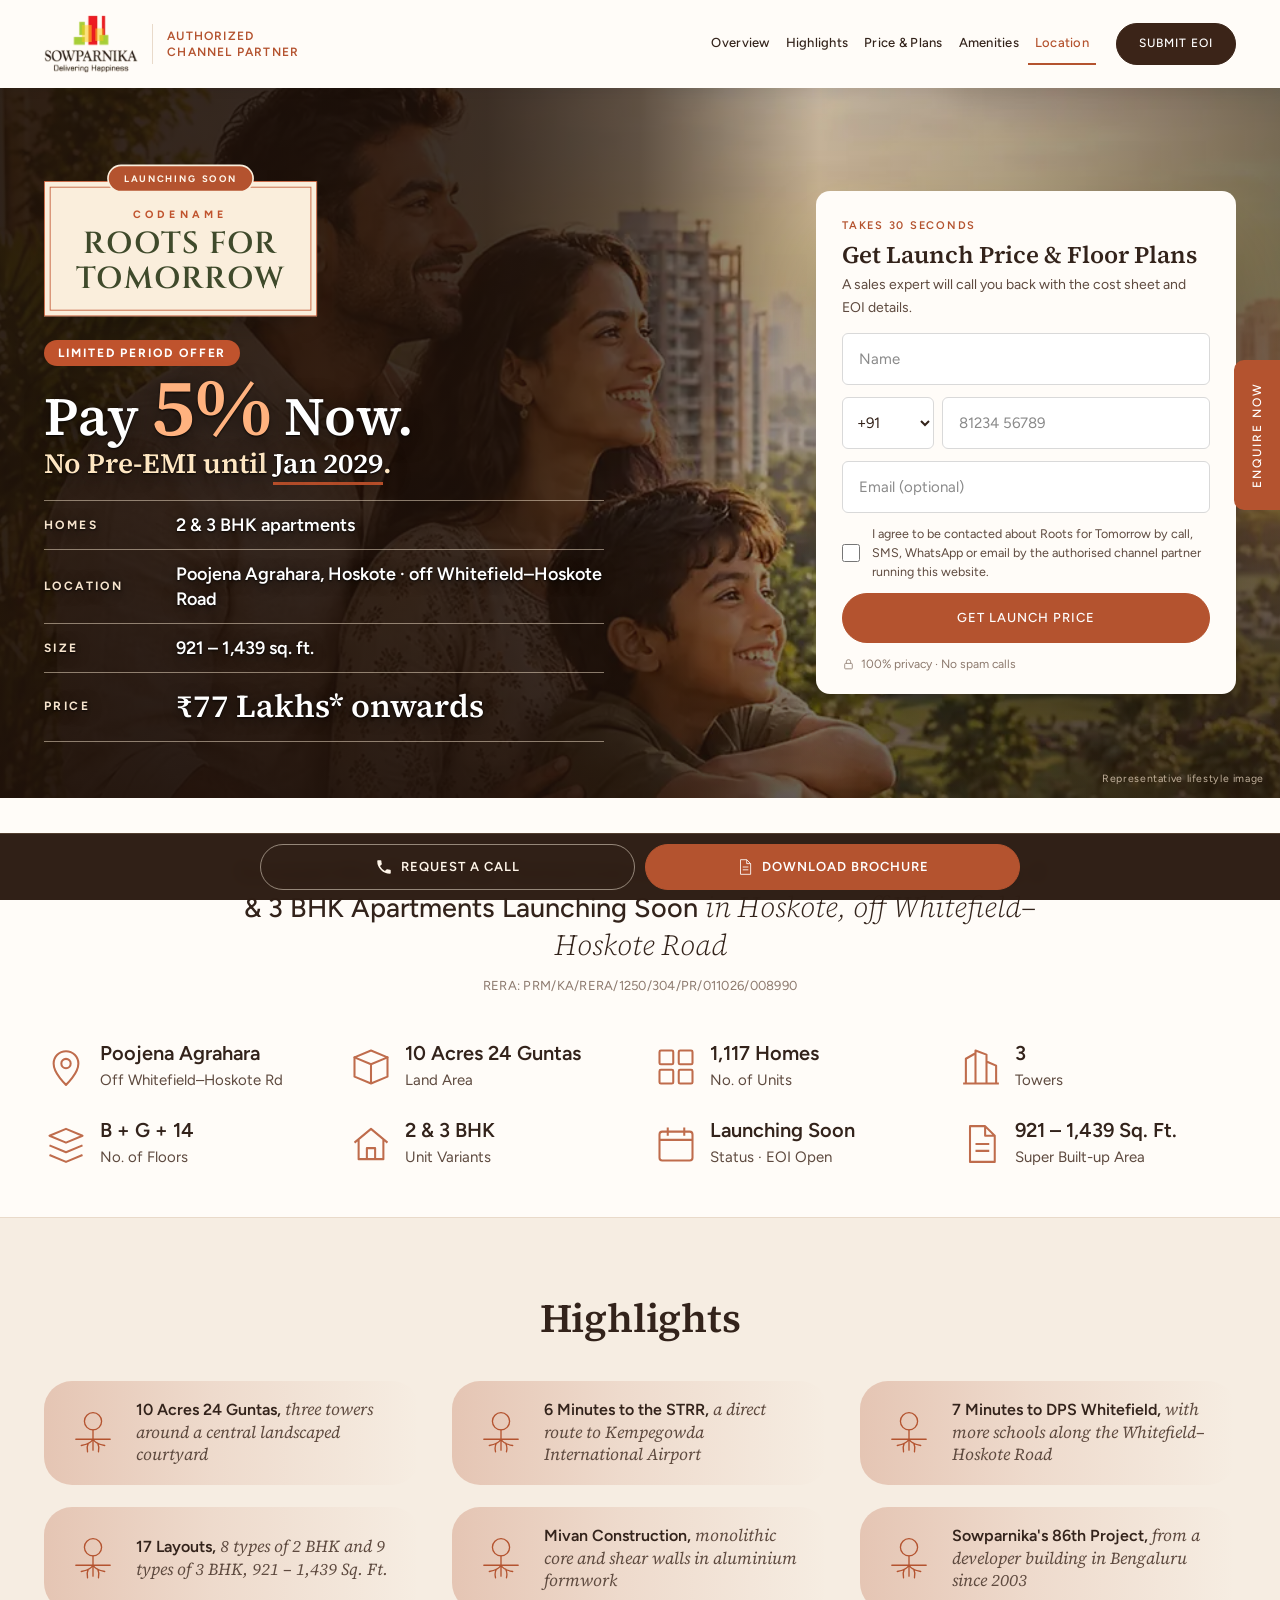
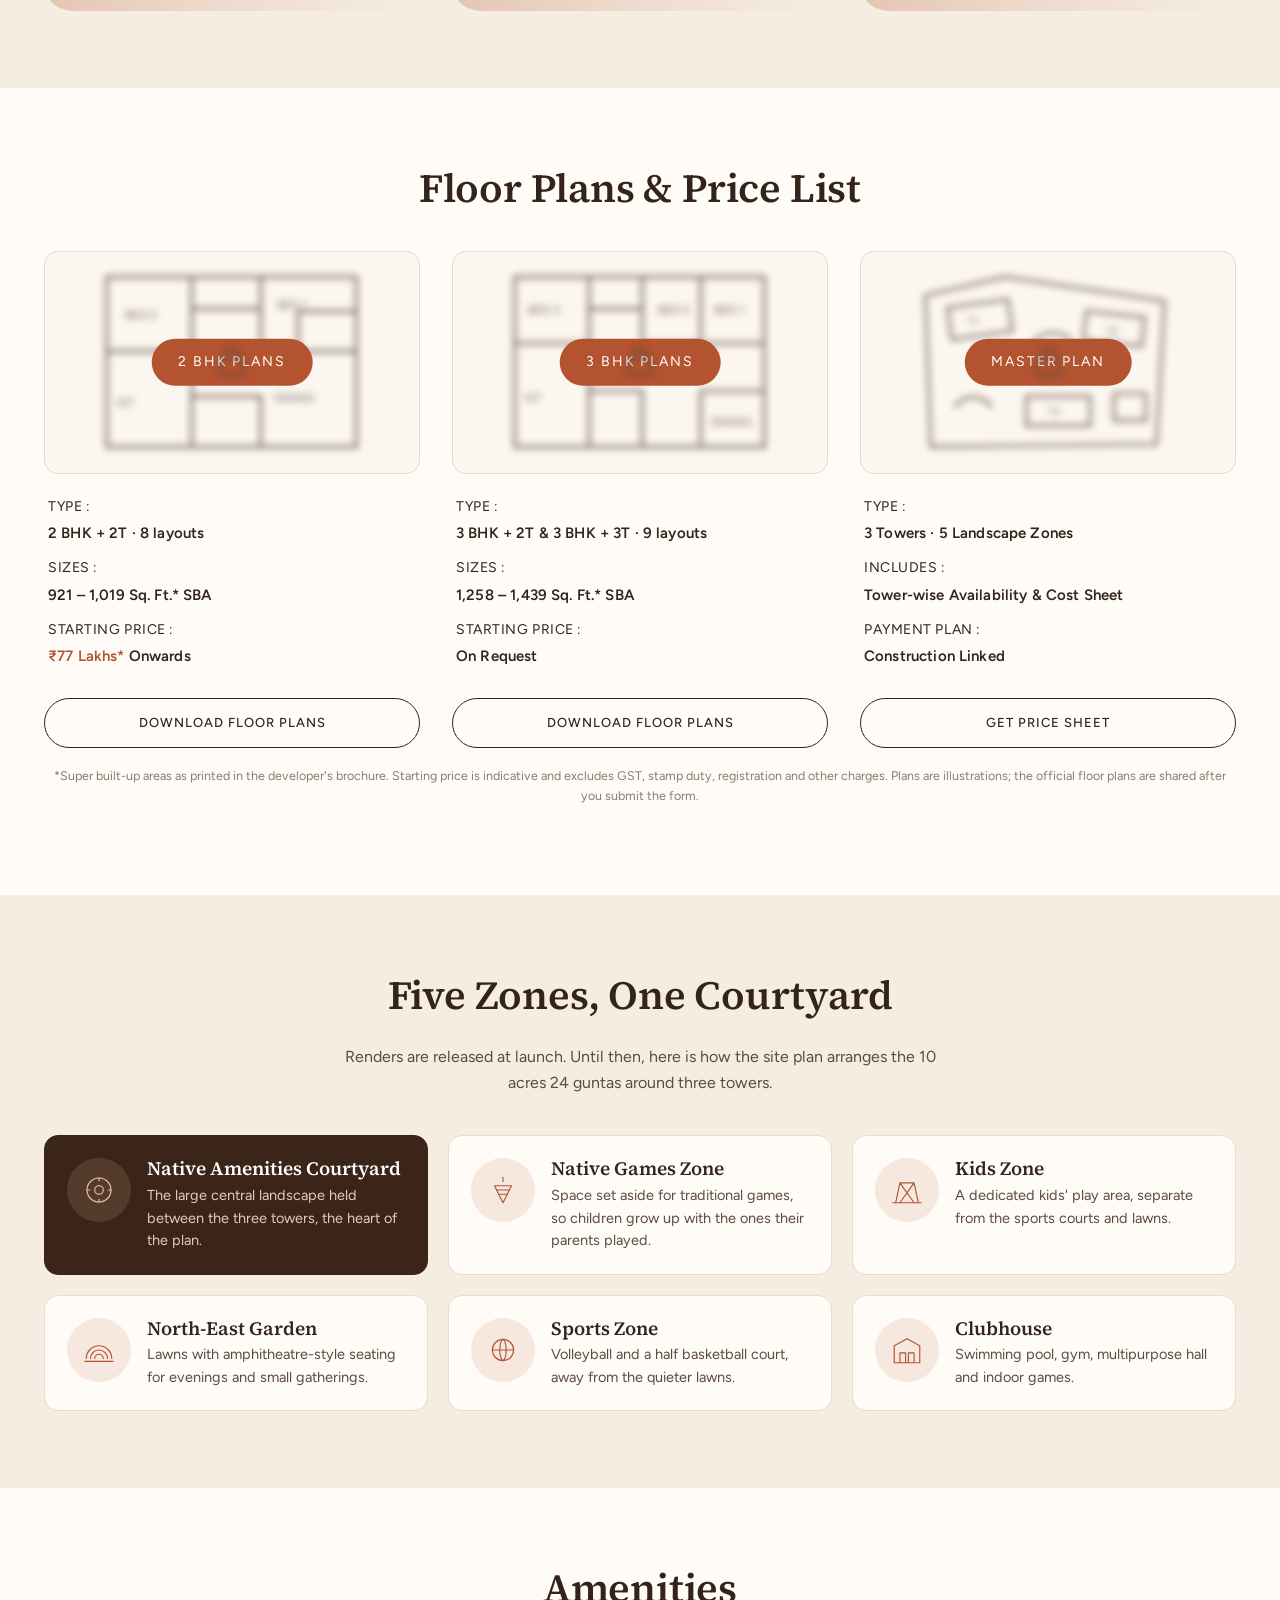
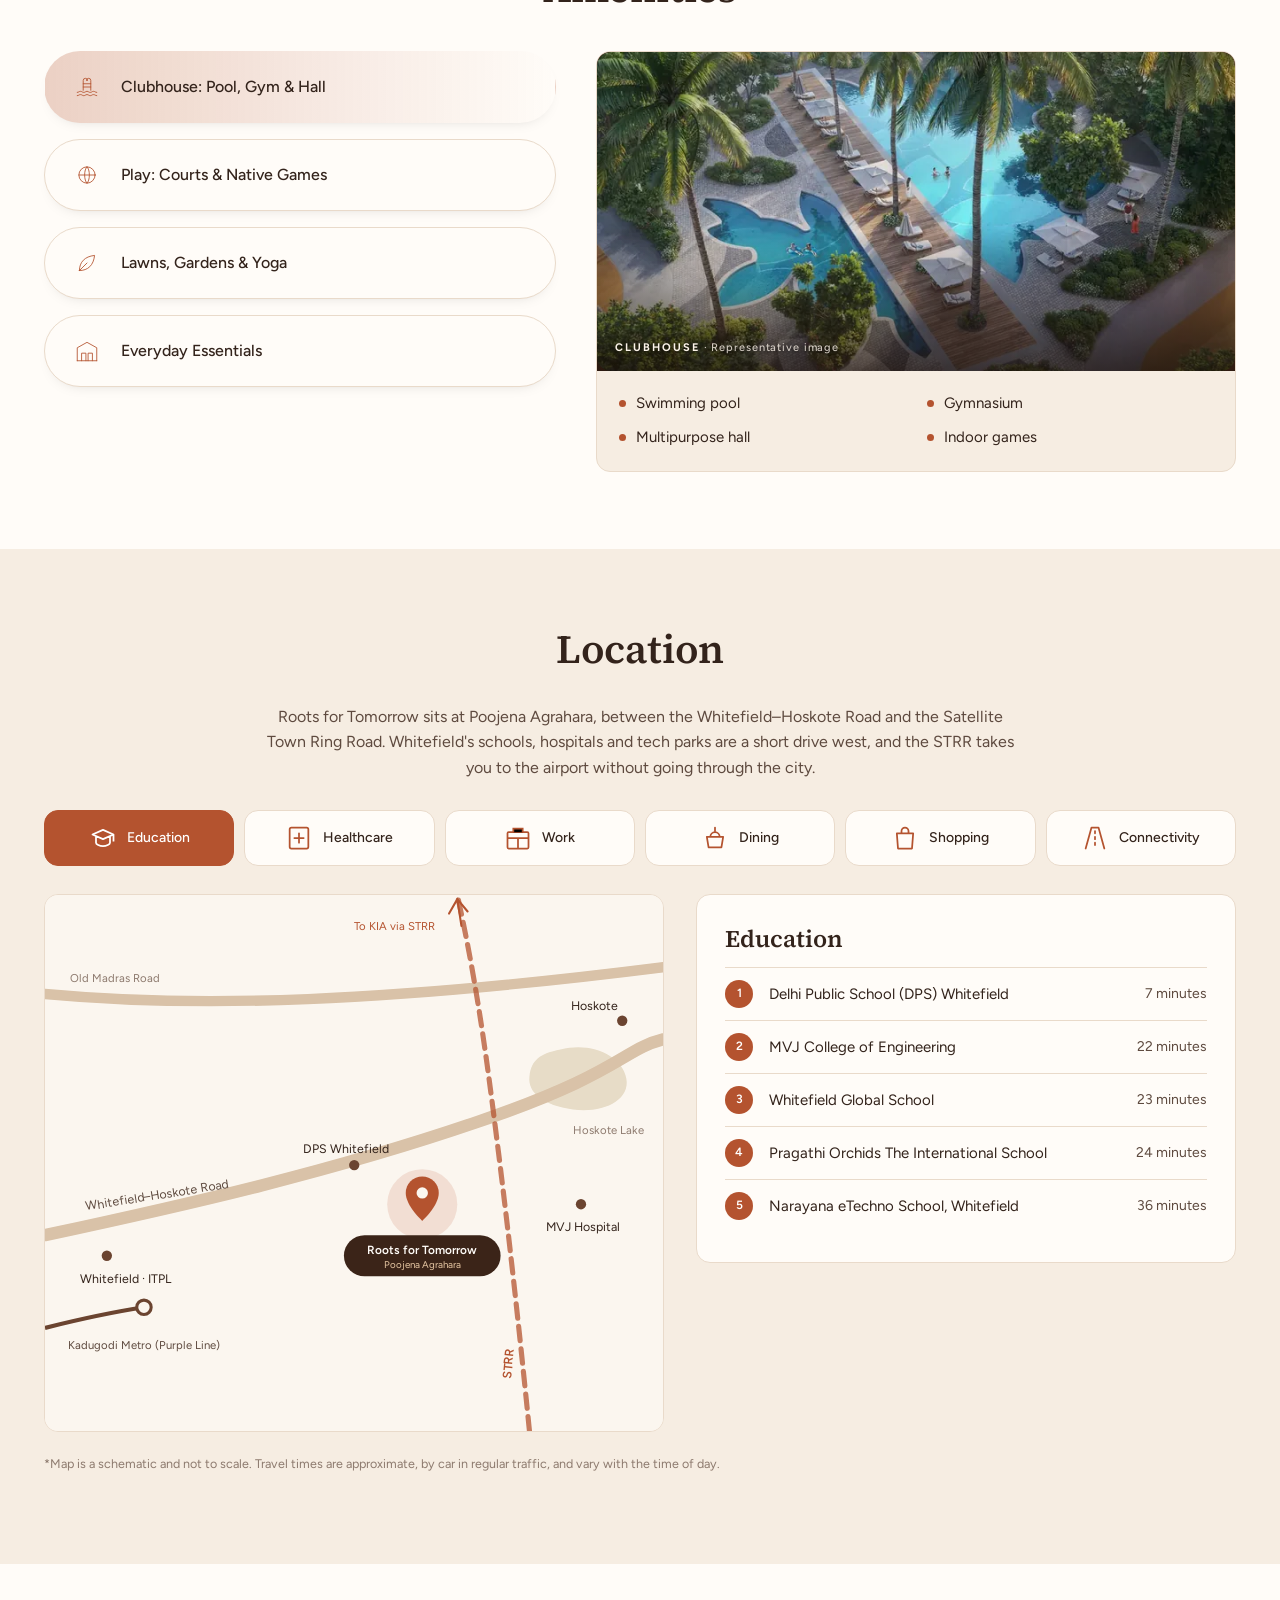
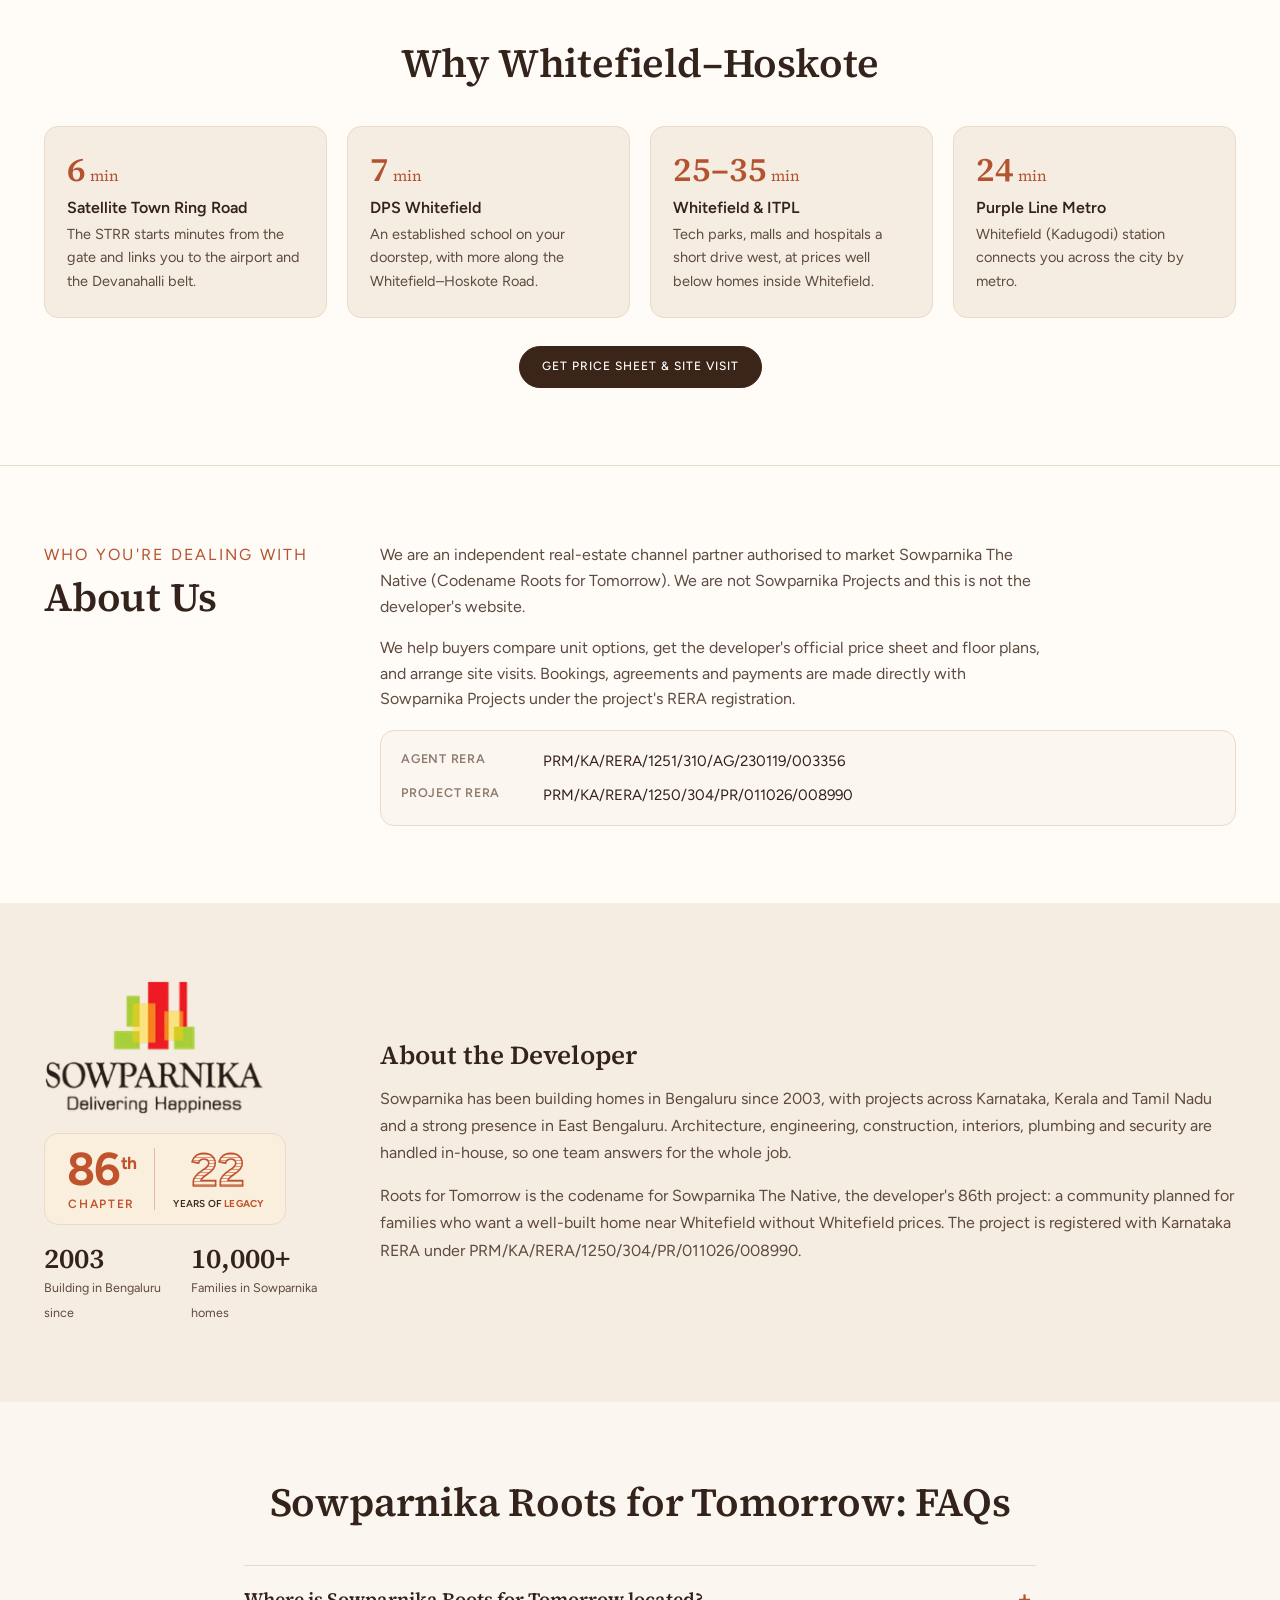
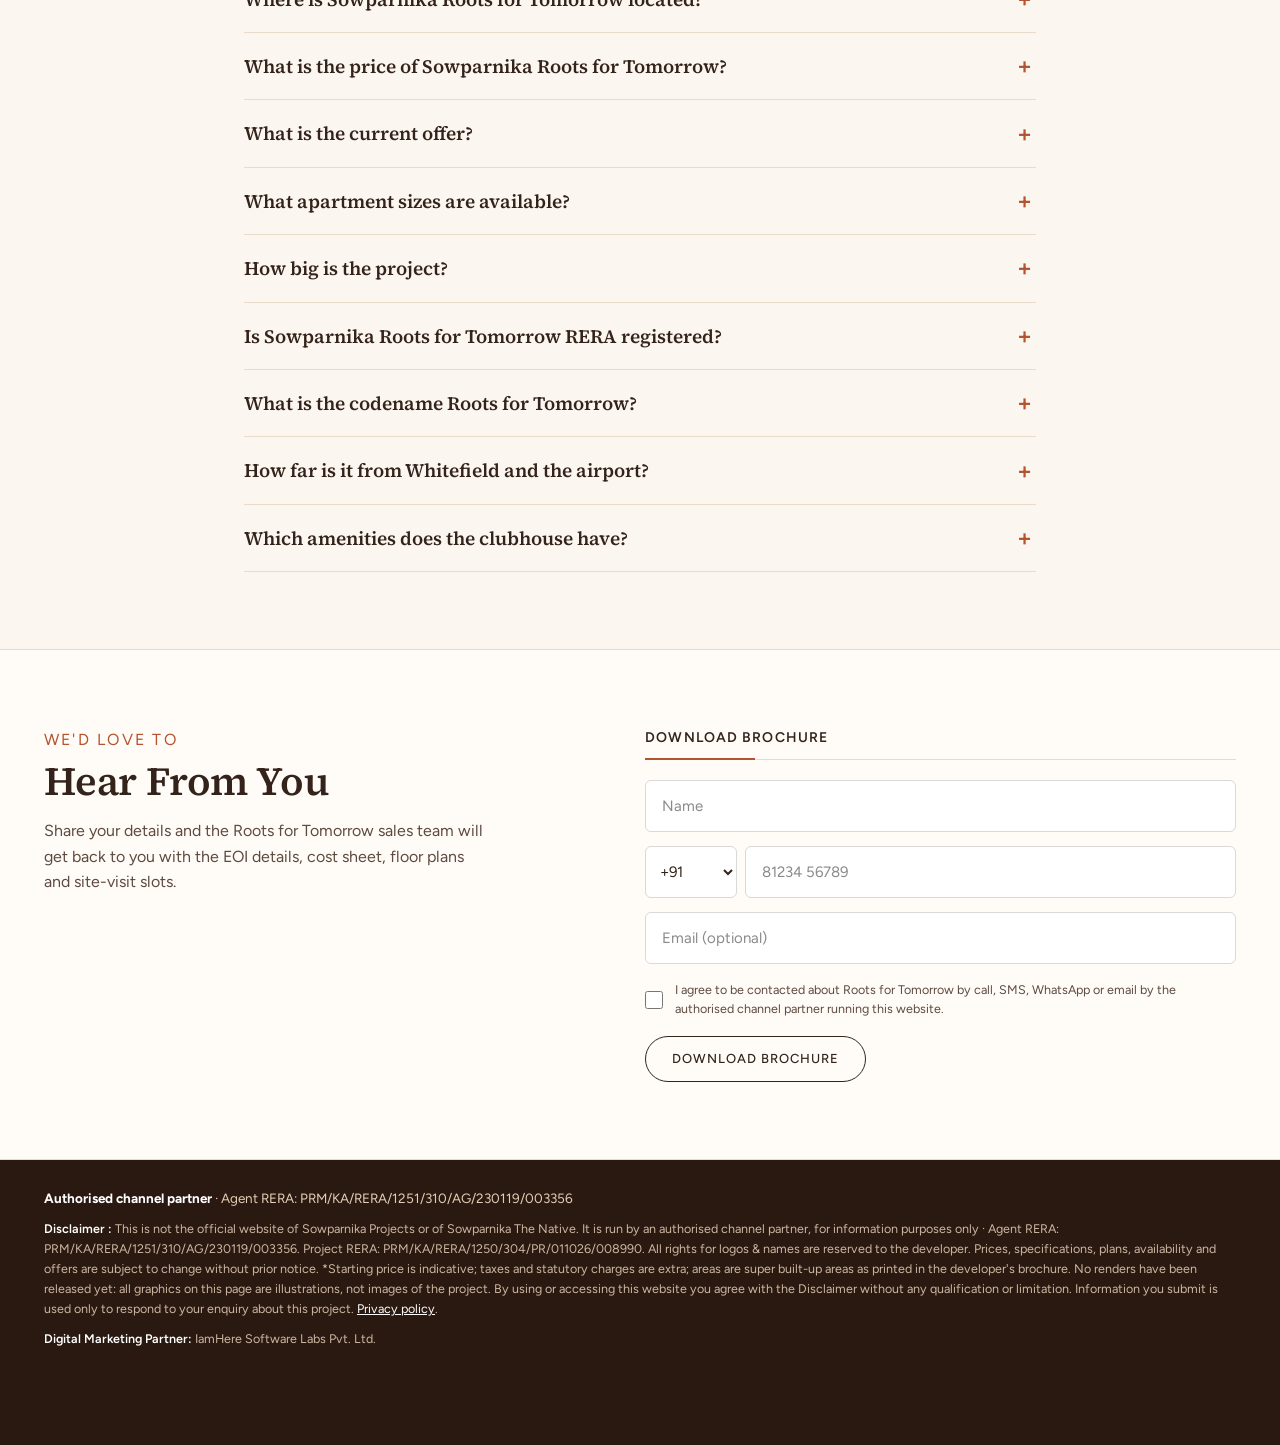
==== commit 11a34d3d: "Amenities: representative photos in the four amenity panels (labelled Representative image), lazy-lo" ====
--- a/index.html
+++ b/index.html
@@ -473,19 +473,19 @@
       </ul>
       <div class="am-panels">
         <figure class="am-panel am-card is-active" id="am-club" role="tabpanel">
-          <div class="am-card-art"><svg class="am-big" aria-hidden="true"><use href="#a-pool"/></svg><span>Clubhouse</span></div>
+          <div class="am-card-art"><img src="assets/img/am-club-1200.webp" srcset="assets/img/am-club-720.webp 720w, assets/img/am-club-1200.webp 1200w" sizes="(min-width: 900px) 640px, 100vw" width="1200" height="600" alt="Resort-style swimming pool surrounded by palms and sun loungers (representative image)" loading="lazy" decoding="async"><span>Clubhouse</span></div>
           <ul class="am-list"><li>Swimming pool</li><li>Gymnasium</li><li>Multipurpose hall</li><li>Indoor games</li></ul>
         </figure>
         <figure class="am-panel am-card" id="am-sport" role="tabpanel" hidden>
-          <div class="am-card-art"><svg class="am-big" aria-hidden="true"><use href="#a-sport"/></svg><span>Sports &amp; play</span></div>
+          <div class="am-card-art"><img src="assets/img/am-sport-1200.webp" srcset="assets/img/am-sport-720.webp 720w, assets/img/am-sport-1200.webp 1200w" sizes="(min-width: 900px) 640px, 100vw" width="1200" height="600" alt="Players on an outdoor sports court ringed by trees (representative image)" loading="lazy" decoding="async"><span>Sports &amp; play</span></div>
           <ul class="am-list"><li>Volleyball court</li><li>Half basketball court</li><li>Kids' play area</li><li>Native games zone</li><li>Dedicated sports zone</li></ul>
         </figure>
         <figure class="am-panel am-card" id="am-green" role="tabpanel" hidden>
-          <div class="am-card-art"><svg class="am-big" aria-hidden="true"><use href="#a-leaf"/></svg><span>Landscape</span></div>
+          <div class="am-card-art"><img src="assets/img/am-green-1200.webp" srcset="assets/img/am-green-720.webp 720w, assets/img/am-green-1200.webp 1200w" sizes="(min-width: 900px) 640px, 100vw" width="1200" height="600" alt="A couple walking a landscaped garden path at sunset (representative image)" loading="lazy" decoding="async"><span>Landscape</span></div>
           <ul class="am-list"><li>Yoga &amp; meditation lawn</li><li>Leisure lawn</li><li>Party lawn</li><li>Landscape garden</li><li>Senior citizen plaza</li><li>Amphitheatre-style seating</li></ul>
         </figure>
         <figure class="am-panel am-card" id="am-everyday" role="tabpanel" hidden>
-          <div class="am-card-art"><svg class="am-big" aria-hidden="true"><use href="#a-club"/></svg><span>Everyday</span></div>
+          <div class="am-card-art"><img src="assets/img/am-everyday-1200.webp" srcset="assets/img/am-everyday-720.webp 720w, assets/img/am-everyday-1200.webp 1200w" sizes="(min-width: 900px) 640px, 100vw" width="1200" height="600" alt="Landscaped entry drive with a sculptural portal and drop-off (representative image)" loading="lazy" decoding="async"><span>Everyday</span></div>
           <ul class="am-list"><li>Grand entry portal</li><li>Basement car parking</li><li>100% power backup for common areas</li><li>1 kW backup per 2 &amp; 3 BHK</li><li>Centralised RO water inlet</li><li>Rainwater harvesting</li></ul>
         </figure>
       </div>
--- a/assets/css/brand.css
+++ b/assets/css/brand.css
@@ -450,3 +450,10 @@
   font-family: var(--sans); font-size: 24px; color: var(--beige); }
 .faq-item[open] summary::after { content: "–"; }
 .faq-item p { margin: 0 0 18px; color: var(--grey-2); line-height: 1.6; font-size: 16px; }
+
+/* Amenity panels: representative photos */
+.am-card-art { overflow: hidden; }
+.am-card-art img { position: absolute; inset: 0; width: 100%; height: 100%; object-fit: cover; }
+.am-card-art::after { content: ""; position: absolute; inset: 0; background: linear-gradient(0deg, rgba(30,17,10,.72) 0%, rgba(30,17,10,0) 45%); pointer-events: none; }
+.am-card-art span { z-index: 1; color: #FBF3E8; font-weight: 700; text-shadow: 0 1px 3px rgba(0,0,0,.6); }
+.am-card-art span::after { content: " · Representative image"; font-weight: 500; letter-spacing: .08em; text-transform: none; color: rgba(251,243,232,.8); }
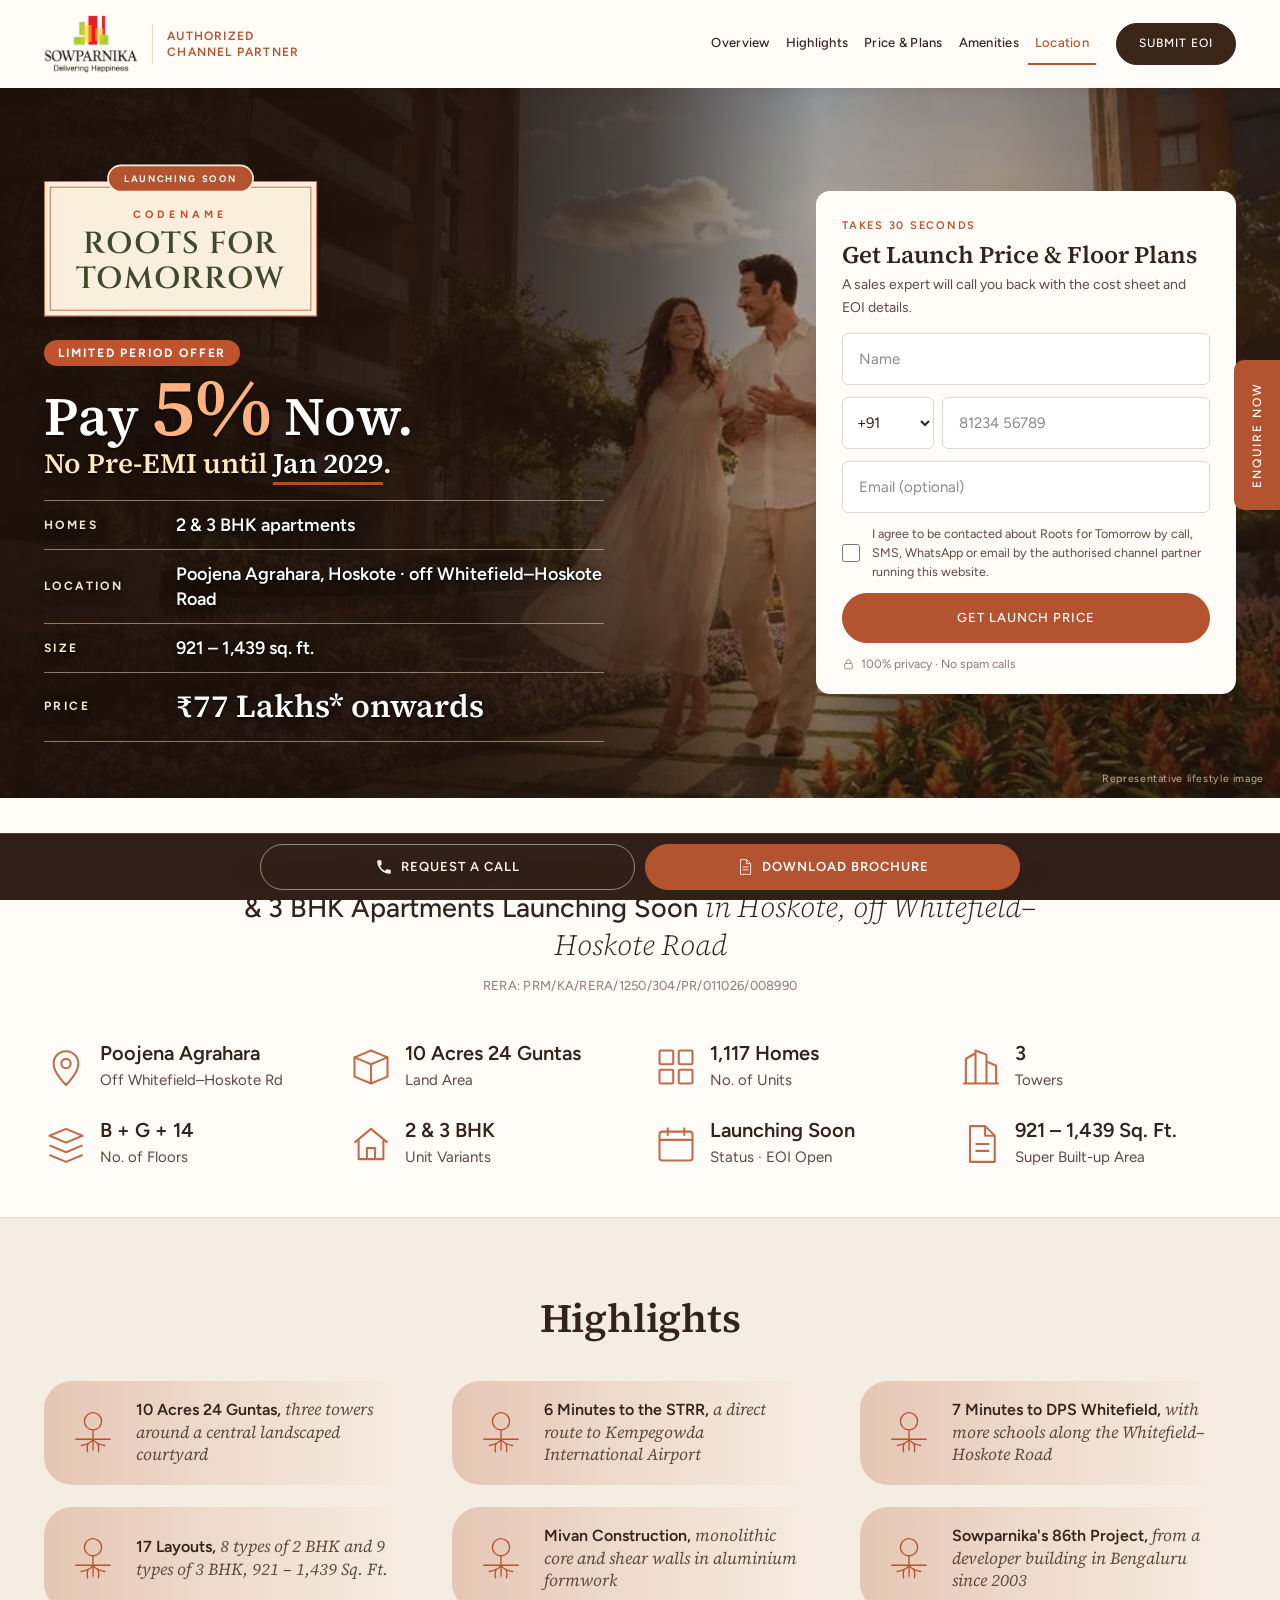
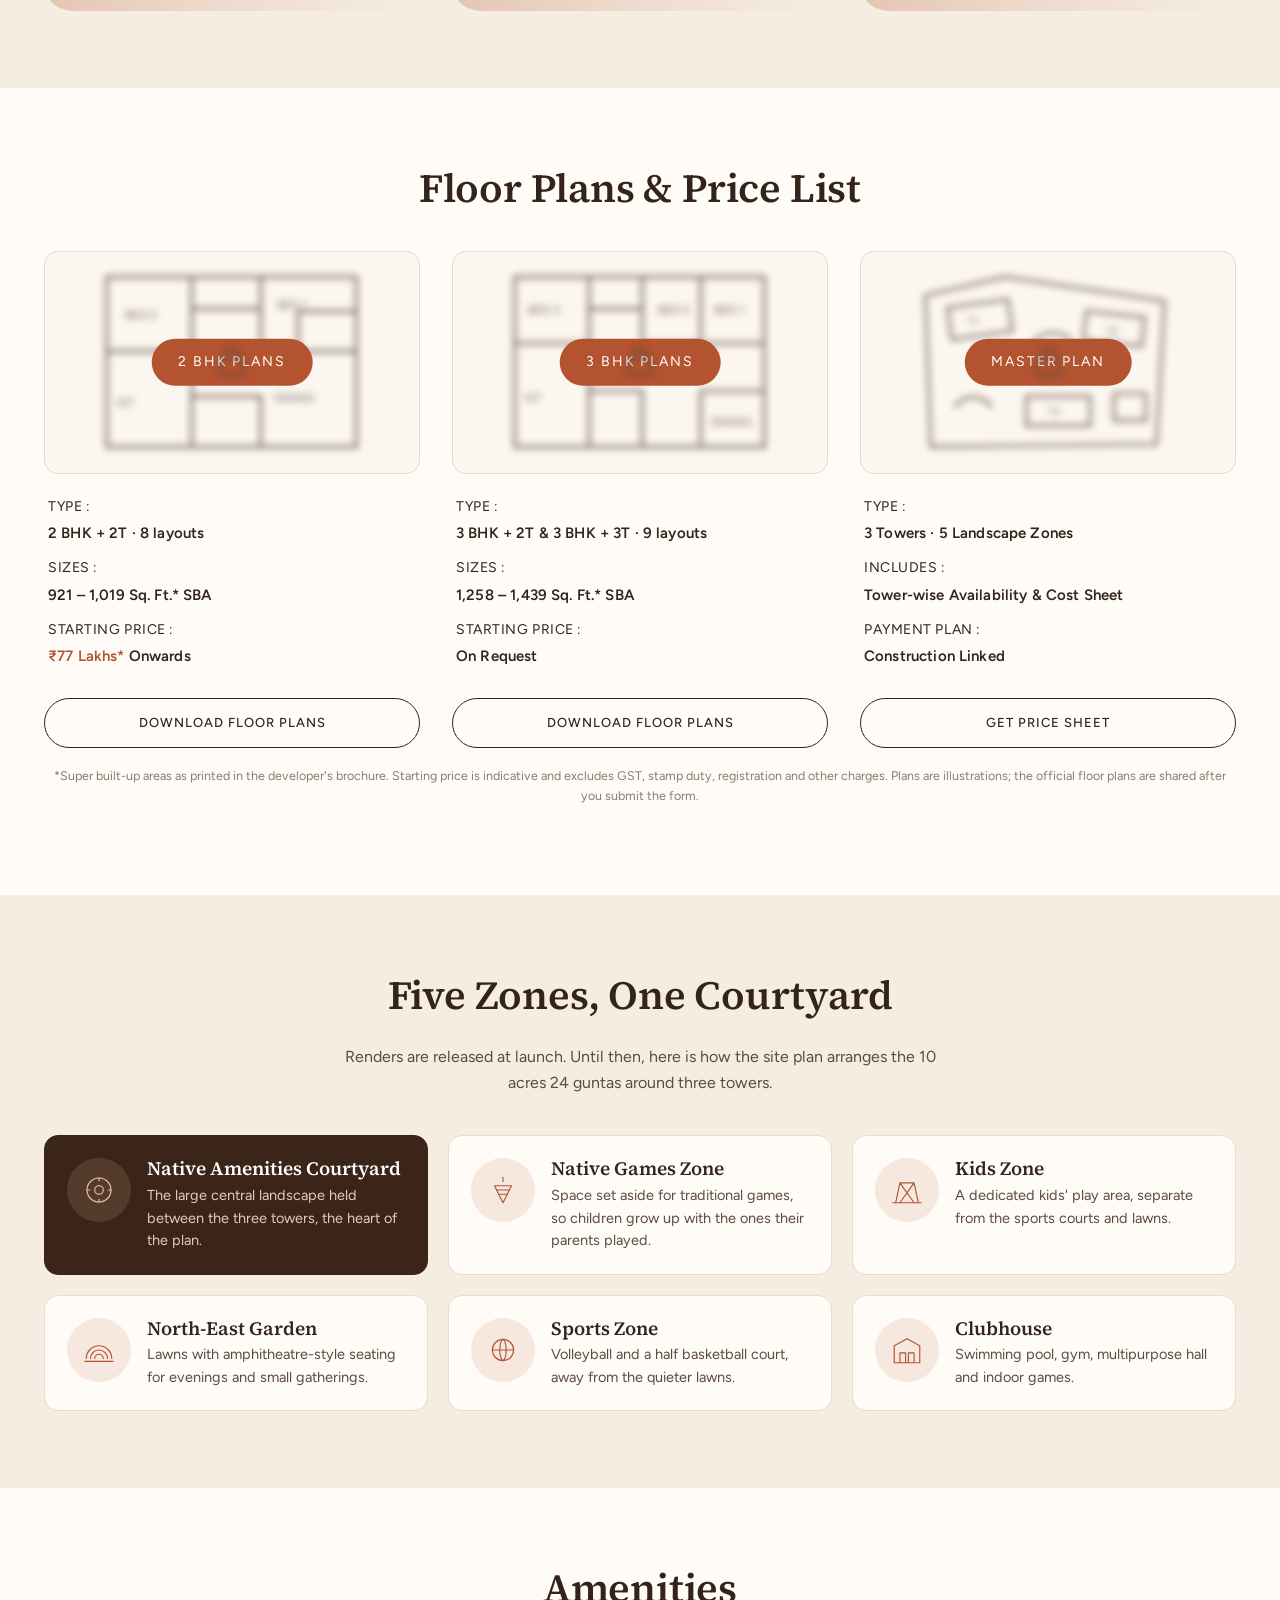
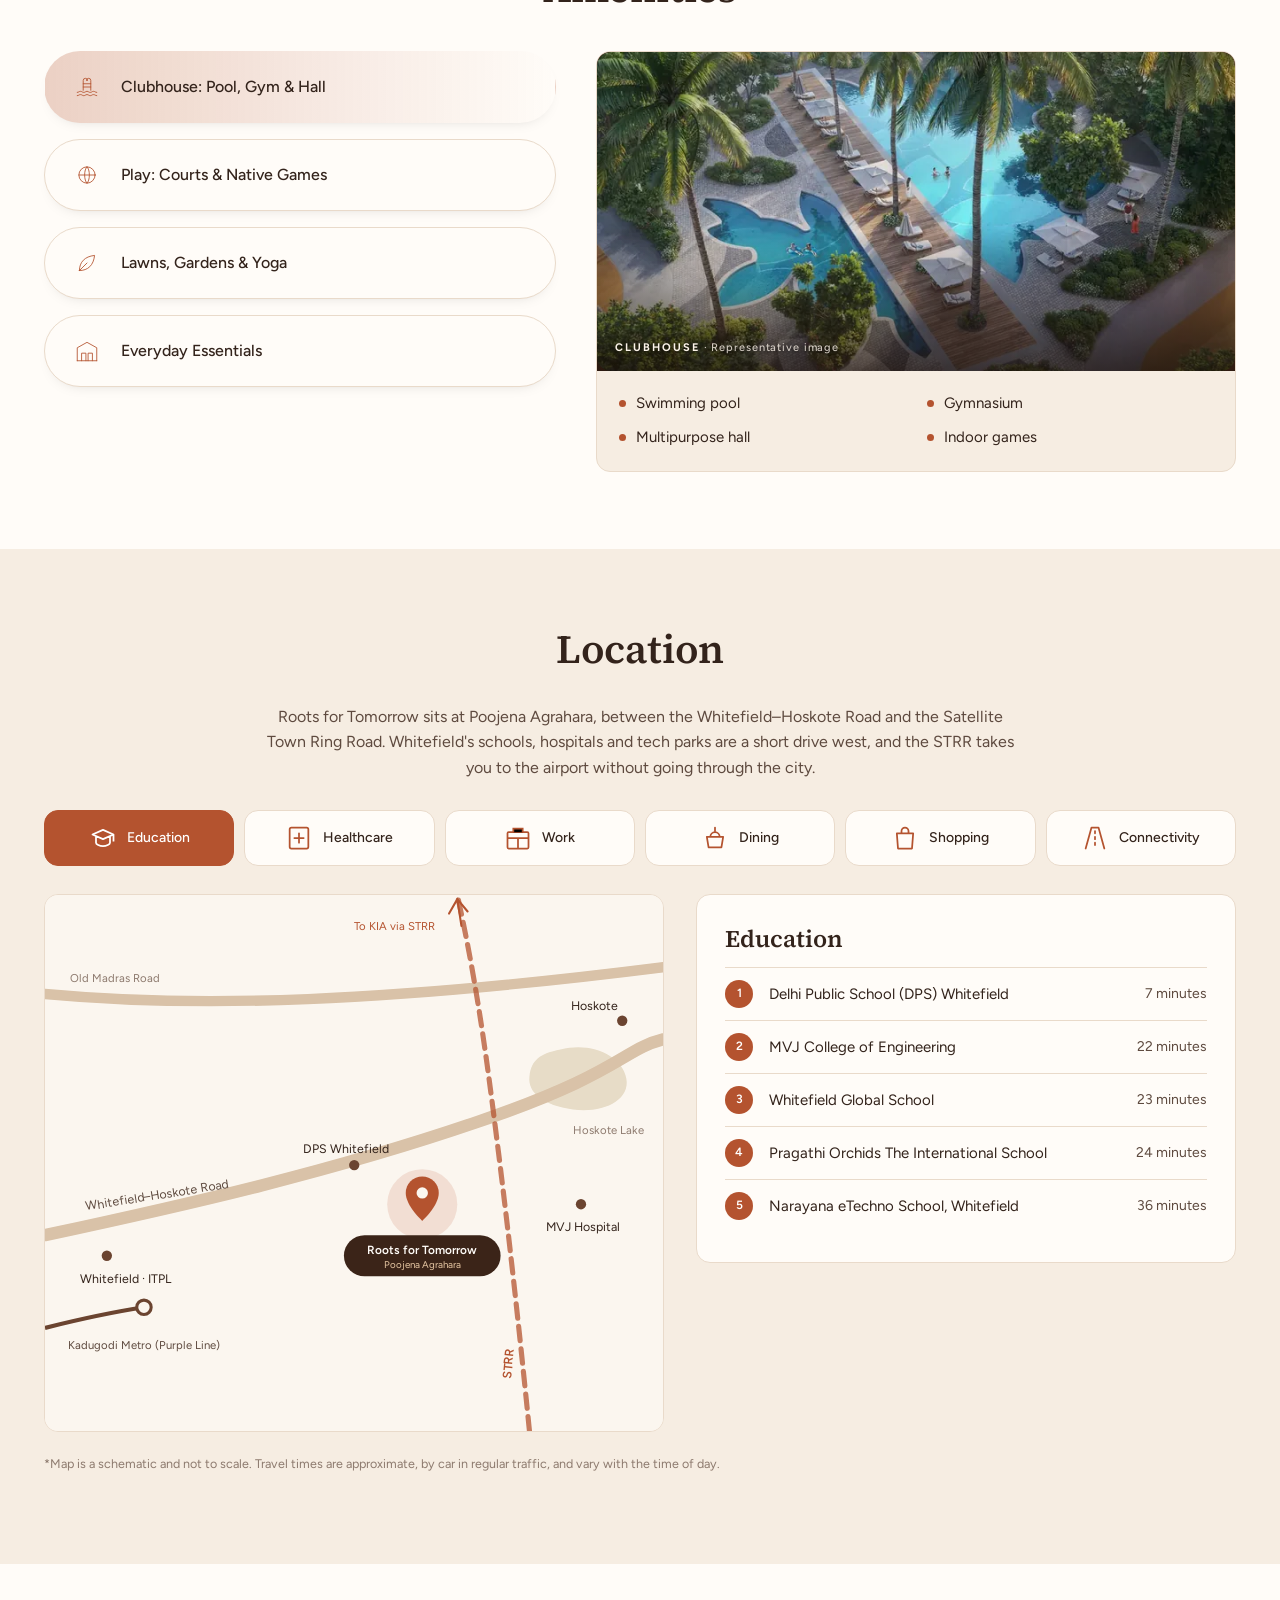
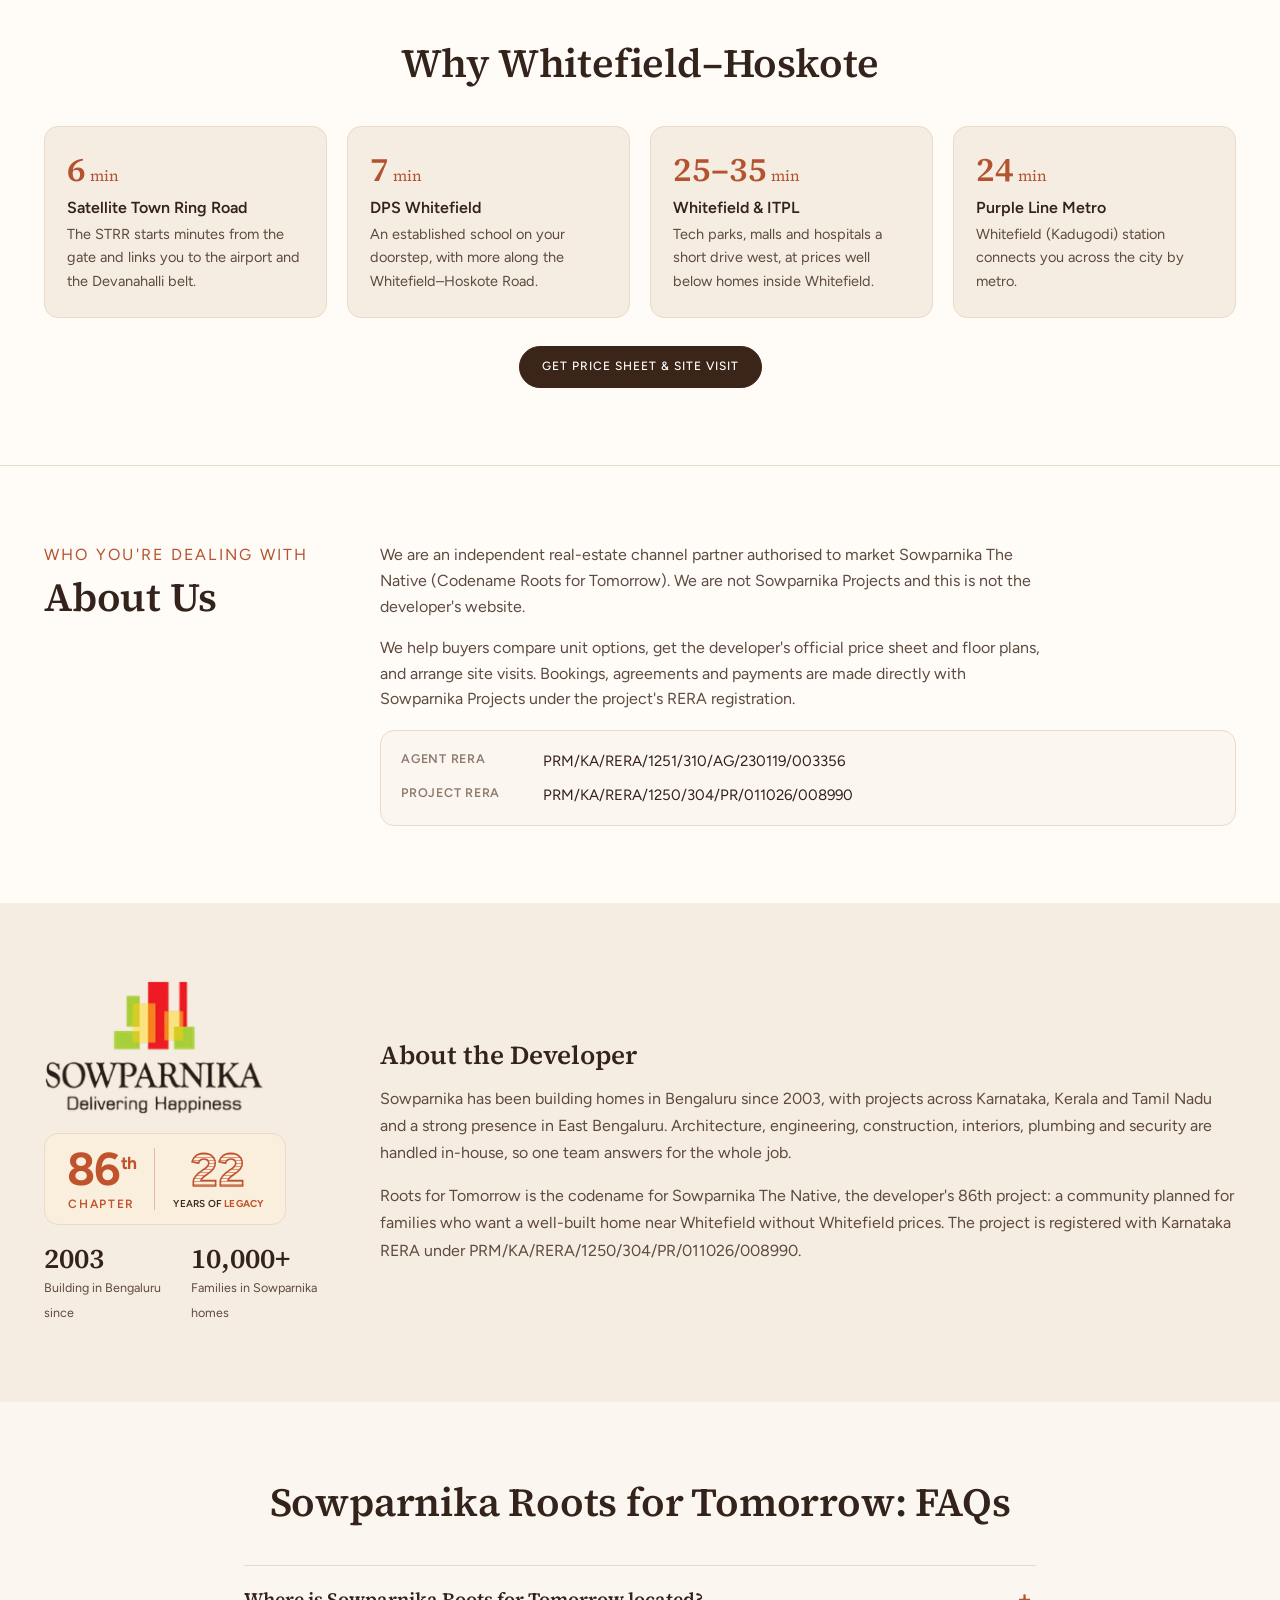
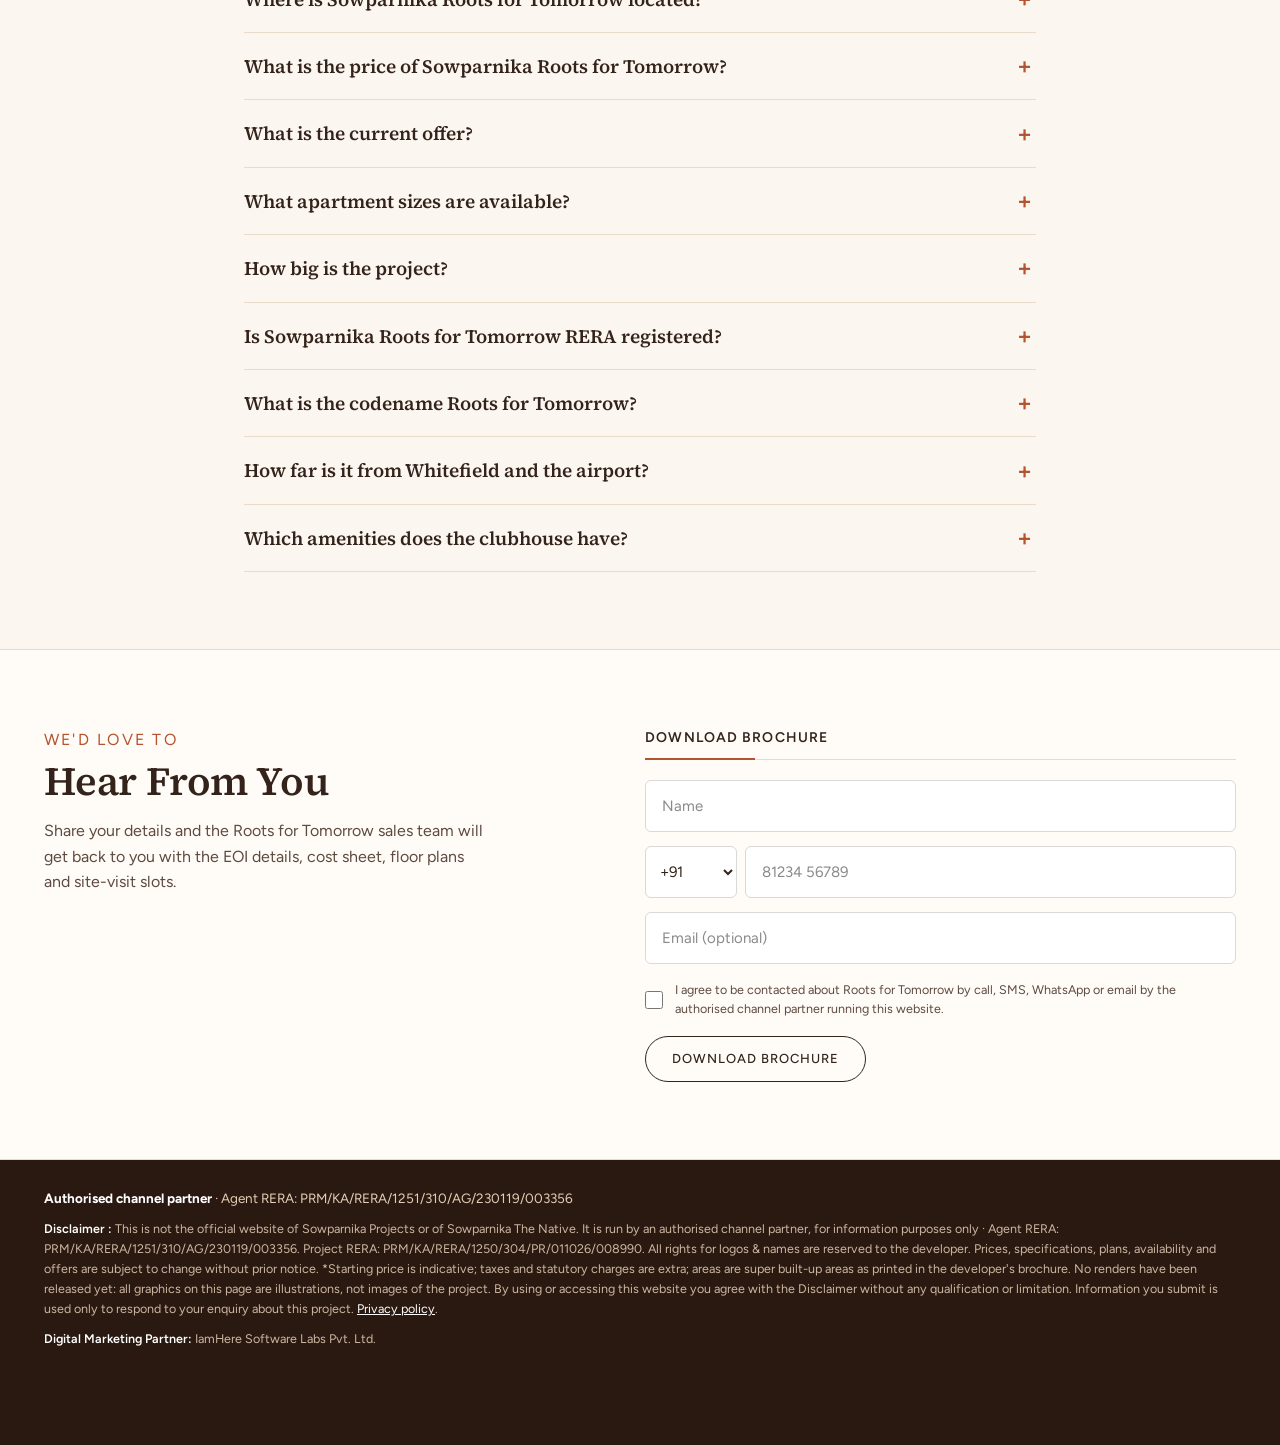
==== commit 947742cf: "Hero background: garden-walk image (same as Landscape amenity), positioned so the couple sits betwee" ====
--- a/index.html
+++ b/index.html
@@ -48,7 +48,7 @@
 <link rel="icon" href="assets/img/favicon-32.png?v=2" type="image/png" sizes="32x32">
 <link rel="icon" href="assets/img/favicon-512.png?v=2" type="image/png" sizes="512x512">
 <link rel="apple-touch-icon" href="assets/img/apple-touch-icon.png?v=2">
-<link rel="preload" as="image" href="assets/img/hero-lifestyle-1600.webp" imagesrcset="assets/img/hero-lifestyle-640.webp 640w, assets/img/hero-lifestyle-960.webp 960w, assets/img/hero-lifestyle-1280.webp 1280w, assets/img/hero-lifestyle-1600.webp 1600w" imagesizes="100vw" fetchpriority="high">
+<link rel="preload" as="image" href="assets/img/hero-garden-1600.webp" imagesrcset="assets/img/hero-garden-640.webp 640w, assets/img/hero-garden-960.webp 960w, assets/img/hero-garden-1280.webp 1280w, assets/img/hero-garden-1600.webp 1600w" imagesizes="100vw" fetchpriority="high">
 <link rel="preload" as="font" type="font/woff2" href="assets/fonts/figtree-latin-500-normal.woff2" crossorigin>
 <link rel="preload" as="font" type="font/woff2" href="assets/fonts/source-serif-4-latin-600-normal.woff2" crossorigin>
 <style>@font-face{font-family:'Figtree';font-style:normal;font-display:swap;font-weight:300;src:url(assets/fonts/figtree-latin-ext-300-normal.woff2) format('woff2');unicode-range:U+0100-02BA,U+02BD-02C5,U+02C7-02CC,U+02CE-02D7,U+02DD-02FF,U+0304,U+0308,U+0329,U+1D00-1DBF,U+1E00-1E9F,U+1EF2-1EFF,U+2020,U+20A0-20AB,U+20AD-20C0,U+2113,U+2C60-2C7F,U+A720-A7FF}@font-face{font-family:'Figtree';font-style:normal;font-display:swap;font-weight:300;src:url(assets/fonts/figtree-latin-300-normal.woff2) format('woff2');unicode-range:U+0000-00FF,U+0131,U+0152-0153,U+02BB-02BC,U+02C6,U+02DA,U+02DC,U+0304,U+0308,U+0329,U+2000-206F,U+20AC,U+2122,U+2191,U+2193,U+2212,U+2215,U+FEFF,U+FFFD}@font-face{font-family:'Figtree';font-style:normal;font-display:swap;font-weight:400;src:url(assets/fonts/figtree-latin-ext-400-normal.woff2) format('woff2');unicode-range:U+0100-02BA,U+02BD-02C5,U+02C7-02CC,U+02CE-02D7,U+02DD-02FF,U+0304,U+0308,U+0329,U+1D00-1DBF,U+1E00-1E9F,U+1EF2-1EFF,U+2020,U+20A0-20AB,U+20AD-20C0,U+2113,U+2C60-2C7F,U+A720-A7FF}@font-face{font-family:'Figtree';font-style:normal;font-display:swap;font-weight:400;src:url(assets/fonts/figtree-latin-400-normal.woff2) format('woff2');unicode-range:U+0000-00FF,U+0131,U+0152-0153,U+02BB-02BC,U+02C6,U+02DA,U+02DC,U+0304,U+0308,U+0329,U+2000-206F,U+20AC,U+2122,U+2191,U+2193,U+2212,U+2215,U+FEFF,U+FFFD}@font-face{font-family:'Figtree';font-style:normal;font-display:swap;font-weight:500;src:url(assets/fonts/figtree-latin-ext-500-normal.woff2) format('woff2');unicode-range:U+0100-02BA,U+02BD-02C5,U+02C7-02CC,U+02CE-02D7,U+02DD-02FF,U+0304,U+0308,U+0329,U+1D00-1DBF,U+1E00-1E9F,U+1EF2-1EFF,U+2020,U+20A0-20AB,U+20AD-20C0,U+2113,U+2C60-2C7F,U+A720-A7FF}@font-face{font-family:'Figtree';font-style:normal;font-display:swap;font-weight:500;src:url(assets/fonts/figtree-latin-500-normal.woff2) format('woff2');unicode-range:U+0000-00FF,U+0131,U+0152-0153,U+02BB-02BC,U+02C6,U+02DA,U+02DC,U+0304,U+0308,U+0329,U+2000-206F,U+20AC,U+2122,U+2191,U+2193,U+2212,U+2215,U+FEFF,U+FFFD}@font-face{font-family:'Figtree';font-style:normal;font-display:swap;font-weight:600;src:url(assets/fonts/figtree-latin-ext-600-normal.woff2) format('woff2');unicode-range:U+0100-02BA,U+02BD-02C5,U+02C7-02CC,U+02CE-02D7,U+02DD-02FF,U+0304,U+0308,U+0329,U+1D00-1DBF,U+1E00-1E9F,U+1EF2-1EFF,U+2020,U+20A0-20AB,U+20AD-20C0,U+2113,U+2C60-2C7F,U+A720-A7FF}@font-face{font-family:'Figtree';font-style:normal;font-display:swap;font-weight:600;src:url(assets/fonts/figtree-latin-600-normal.woff2) format('woff2');unicode-range:U+0000-00FF,U+0131,U+0152-0153,U+02BB-02BC,U+02C6,U+02DA,U+02DC,U+0304,U+0308,U+0329,U+2000-206F,U+20AC,U+2122,U+2191,U+2193,U+2212,U+2215,U+FEFF,U+FFFD}@font-face{font-family:'Figtree';font-style:normal;font-display:swap;font-weight:700;src:url(assets/fonts/figtree-latin-ext-700-normal.woff2) format('woff2');unicode-range:U+0100-02BA,U+02BD-02C5,U+02C7-02CC,U+02CE-02D7,U+02DD-02FF,U+0304,U+0308,U+0329,U+1D00-1DBF,U+1E00-1E9F,U+1EF2-1EFF,U+2020,U+20A0-20AB,U+20AD-20C0,U+2113,U+2C60-2C7F,U+A720-A7FF}@font-face{font-family:'Figtree';font-style:normal;font-display:swap;font-weight:700;src:url(assets/fonts/figtree-latin-700-normal.woff2) format('woff2');unicode-range:U+0000-00FF,U+0131,U+0152-0153,U+02BB-02BC,U+02C6,U+02DA,U+02DC,U+0304,U+0308,U+0329,U+2000-206F,U+20AC,U+2122,U+2191,U+2193,U+2212,U+2215,U+FEFF,U+FFFD}@font-face{font-family:'Cinzel';font-style:normal;font-display:swap;font-weight:500;src:url(assets/fonts/cinzel-latin-ext-500-normal.woff2) format('woff2');unicode-range:U+0100-02BA,U+02BD-02C5,U+02C7-02CC,U+02CE-02D7,U+02DD-02FF,U+0304,U+0308,U+0329,U+1D00-1DBF,U+1E00-1E9F,U+1EF2-1EFF,U+2020,U+20A0-20AB,U+20AD-20C0,U+2113,U+2C60-2C7F,U+A720-A7FF}@font-face{font-family:'Cinzel';font-style:normal;font-display:swap;font-weight:500;src:url(assets/fonts/cinzel-latin-500-normal.woff2) format('woff2');unicode-range:U+0000-00FF,U+0131,U+0152-0153,U+02BB-02BC,U+02C6,U+02DA,U+02DC,U+0304,U+0308,U+0329,U+2000-206F,U+20AC,U+2122,U+2191,U+2193,U+2212,U+2215,U+FEFF,U+FFFD}@font-face{font-family:'Cinzel';font-style:normal;font-display:swap;font-weight:600;src:url(assets/fonts/cinzel-latin-ext-600-normal.woff2) format('woff2');unicode-range:U+0100-02BA,U+02BD-02C5,U+02C7-02CC,U+02CE-02D7,U+02DD-02FF,U+0304,U+0308,U+0329,U+1D00-1DBF,U+1E00-1E9F,U+1EF2-1EFF,U+2020,U+20A0-20AB,U+20AD-20C0,U+2113,U+2C60-2C7F,U+A720-A7FF}@font-face{font-family:'Cinzel';font-style:normal;font-display:swap;font-weight:600;src:url(assets/fonts/cinzel-latin-600-normal.woff2) format('woff2');unicode-range:U+0000-00FF,U+0131,U+0152-0153,U+02BB-02BC,U+02C6,U+02DA,U+02DC,U+0304,U+0308,U+0329,U+2000-206F,U+20AC,U+2122,U+2191,U+2193,U+2212,U+2215,U+FEFF,U+FFFD}@font-face{font-family:'Cinzel';font-style:normal;font-display:swap;font-weight:700;src:url(assets/fonts/cinzel-latin-ext-700-normal.woff2) format('woff2');unicode-range:U+0100-02BA,U+02BD-02C5,U+02C7-02CC,U+02CE-02D7,U+02DD-02FF,U+0304,U+0308,U+0329,U+1D00-1DBF,U+1E00-1E9F,U+1EF2-1EFF,U+2020,U+20A0-20AB,U+20AD-20C0,U+2113,U+2C60-2C7F,U+A720-A7FF}@font-face{font-family:'Cinzel';font-style:normal;font-display:swap;font-weight:700;src:url(assets/fonts/cinzel-latin-700-normal.woff2) format('woff2');unicode-range:U+0000-00FF,U+0131,U+0152-0153,U+02BB-02BC,U+02C6,U+02DA,U+02DC,U+0304,U+0308,U+0329,U+2000-206F,U+20AC,U+2122,U+2191,U+2193,U+2212,U+2215,U+FEFF,U+FFFD}@font-face{font-family:'Source Serif 4';font-style:normal;font-display:swap;font-weight:400;src:url(assets/fonts/source-serif-4-latin-ext-400-normal.woff2) format('woff2');unicode-range:U+0100-02BA,U+02BD-02C5,U+02C7-02CC,U+02CE-02D7,U+02DD-02FF,U+0304,U+0308,U+0329,U+1D00-1DBF,U+1E00-1E9F,U+1EF2-1EFF,U+2020,U+20A0-20AB,U+20AD-20C4,U+2113,U+2C60-2C7F,U+A720-A7FF}@font-face{font-family:'Source Serif 4';font-style:normal;font-display:swap;font-weight:400;src:url(assets/fonts/source-serif-4-latin-400-normal.woff2) format('woff2');unicode-range:U+0000-00FF,U+0131,U+0152-0153,U+02BB-02BC,U+02C6,U+02DA,U+02DC,U+0304,U+0308,U+0329,U+2000-206F,U+20AC,U+2122,U+2191,U+2193,U+2212,U+2215,U+FEFF,U+FFFD}@font-face{font-family:'Source Serif 4';font-style:normal;font-display:swap;font-weight:600;src:url(assets/fonts/source-serif-4-latin-ext-600-normal.woff2) format('woff2');unicode-range:U+0100-02BA,U+02BD-02C5,U+02C7-02CC,U+02CE-02D7,U+02DD-02FF,U+0304,U+0308,U+0329,U+1D00-1DBF,U+1E00-1E9F,U+1EF2-1EFF,U+2020,U+20A0-20AB,U+20AD-20C4,U+2113,U+2C60-2C7F,U+A720-A7FF}@font-face{font-family:'Source Serif 4';font-style:normal;font-display:swap;font-weight:600;src:url(assets/fonts/source-serif-4-latin-600-normal.woff2) format('woff2');unicode-range:U+0000-00FF,U+0131,U+0152-0153,U+02BB-02BC,U+02C6,U+02DA,U+02DC,U+0304,U+0308,U+0329,U+2000-206F,U+20AC,U+2122,U+2191,U+2193,U+2212,U+2215,U+FEFF,U+FFFD}@font-face{font-family:'Source Serif 4';font-style:italic;font-display:swap;font-weight:300;src:url(assets/fonts/source-serif-4-latin-ext-300-italic.woff2) format('woff2');unicode-range:U+0100-02BA,U+02BD-02C5,U+02C7-02CC,U+02CE-02D7,U+02DD-02FF,U+0304,U+0308,U+0329,U+1D00-1DBF,U+1E00-1E9F,U+1EF2-1EFF,U+2020,U+20A0-20AB,U+20AD-20C4,U+2113,U+2C60-2C7F,U+A720-A7FF}@font-face{font-family:'Source Serif 4';font-style:italic;font-display:swap;font-weight:300;src:url(assets/fonts/source-serif-4-latin-300-italic.woff2) format('woff2');unicode-range:U+0000-00FF,U+0131,U+0152-0153,U+02BB-02BC,U+02C6,U+02DA,U+02DC,U+0304,U+0308,U+0329,U+2000-206F,U+20AC,U+2122,U+2191,U+2193,U+2212,U+2215,U+FEFF,U+FFFD}@font-face{font-family:'Source Serif 4';font-style:italic;font-display:swap;font-weight:400;src:url(assets/fonts/source-serif-4-latin-ext-400-italic.woff2) format('woff2');unicode-range:U+0100-02BA,U+02BD-02C5,U+02C7-02CC,U+02CE-02D7,U+02DD-02FF,U+0304,U+0308,U+0329,U+1D00-1DBF,U+1E00-1E9F,U+1EF2-1EFF,U+2020,U+20A0-20AB,U+20AD-20C4,U+2113,U+2C60-2C7F,U+A720-A7FF}@font-face{font-family:'Source Serif 4';font-style:italic;font-display:swap;font-weight:400;src:url(assets/fonts/source-serif-4-latin-400-italic.woff2) format('woff2');unicode-range:U+0000-00FF,U+0131,U+0152-0153,U+02BB-02BC,U+02C6,U+02DA,U+02DC,U+0304,U+0308,U+0329,U+2000-206F,U+20AC,U+2122,U+2191,U+2193,U+2212,U+2215,U+FEFF,U+FFFD}</style>
@@ -330,7 +330,7 @@
 
 <!-- ============ HERO (illustrated: no renders released yet) ============ -->
 <section class="banner hero hero--art" id="hero" aria-label="Codename Roots for Tomorrow">
-  <img class="hero-photo" src="assets/img/hero-lifestyle-1600.webp" srcset="assets/img/hero-lifestyle-640.webp 640w, assets/img/hero-lifestyle-960.webp 960w, assets/img/hero-lifestyle-1280.webp 1280w, assets/img/hero-lifestyle-1600.webp 1600w" sizes="100vw" width="1600" height="681" decoding="async" alt="A family looking out over green, tree-lined neighbourhood from a balcony (representative lifestyle image)" fetchpriority="high">
+  <img class="hero-photo" src="assets/img/hero-garden-1600.webp" srcset="assets/img/hero-garden-640.webp 640w, assets/img/hero-garden-960.webp 960w, assets/img/hero-garden-1280.webp 1280w, assets/img/hero-garden-1600.webp 1600w" sizes="100vw" width="1600" height="786" decoding="async" alt="A couple walking a landscaped garden path at sunset between apartment towers (representative image)" fetchpriority="high">
   <div class="hero-scrim" aria-hidden="true"></div>
   <p class="hero-credit">Representative lifestyle image</p>
   <div class="wrap hero-grid">
--- a/assets/css/brand.css
+++ b/assets/css/brand.css
@@ -457,3 +457,8 @@
 .am-card-art::after { content: ""; position: absolute; inset: 0; background: linear-gradient(0deg, rgba(30,17,10,.72) 0%, rgba(30,17,10,0) 45%); pointer-events: none; }
 .am-card-art span { z-index: 1; color: #FBF3E8; font-weight: 700; text-shadow: 0 1px 3px rgba(0,0,0,.6); }
 .am-card-art span::after { content: " · Representative image"; font-weight: 500; letter-spacing: .08em; text-transform: none; color: rgba(251,243,232,.8); }
+
+/* Hero background: garden-walk photo (couple sits right of centre) */
+/* desktop: zoom in and shift left so the couple sits in the gap between the offer text and the form */
+@media (min-width: 900px) { .banner.hero > .hero-photo { inset: 0 auto 0 -39%; width: 140%; object-position: 67% 45%; } }
+@media (max-width: 899px) { .banner.hero > .hero-photo { object-position: 68% 40%; } }
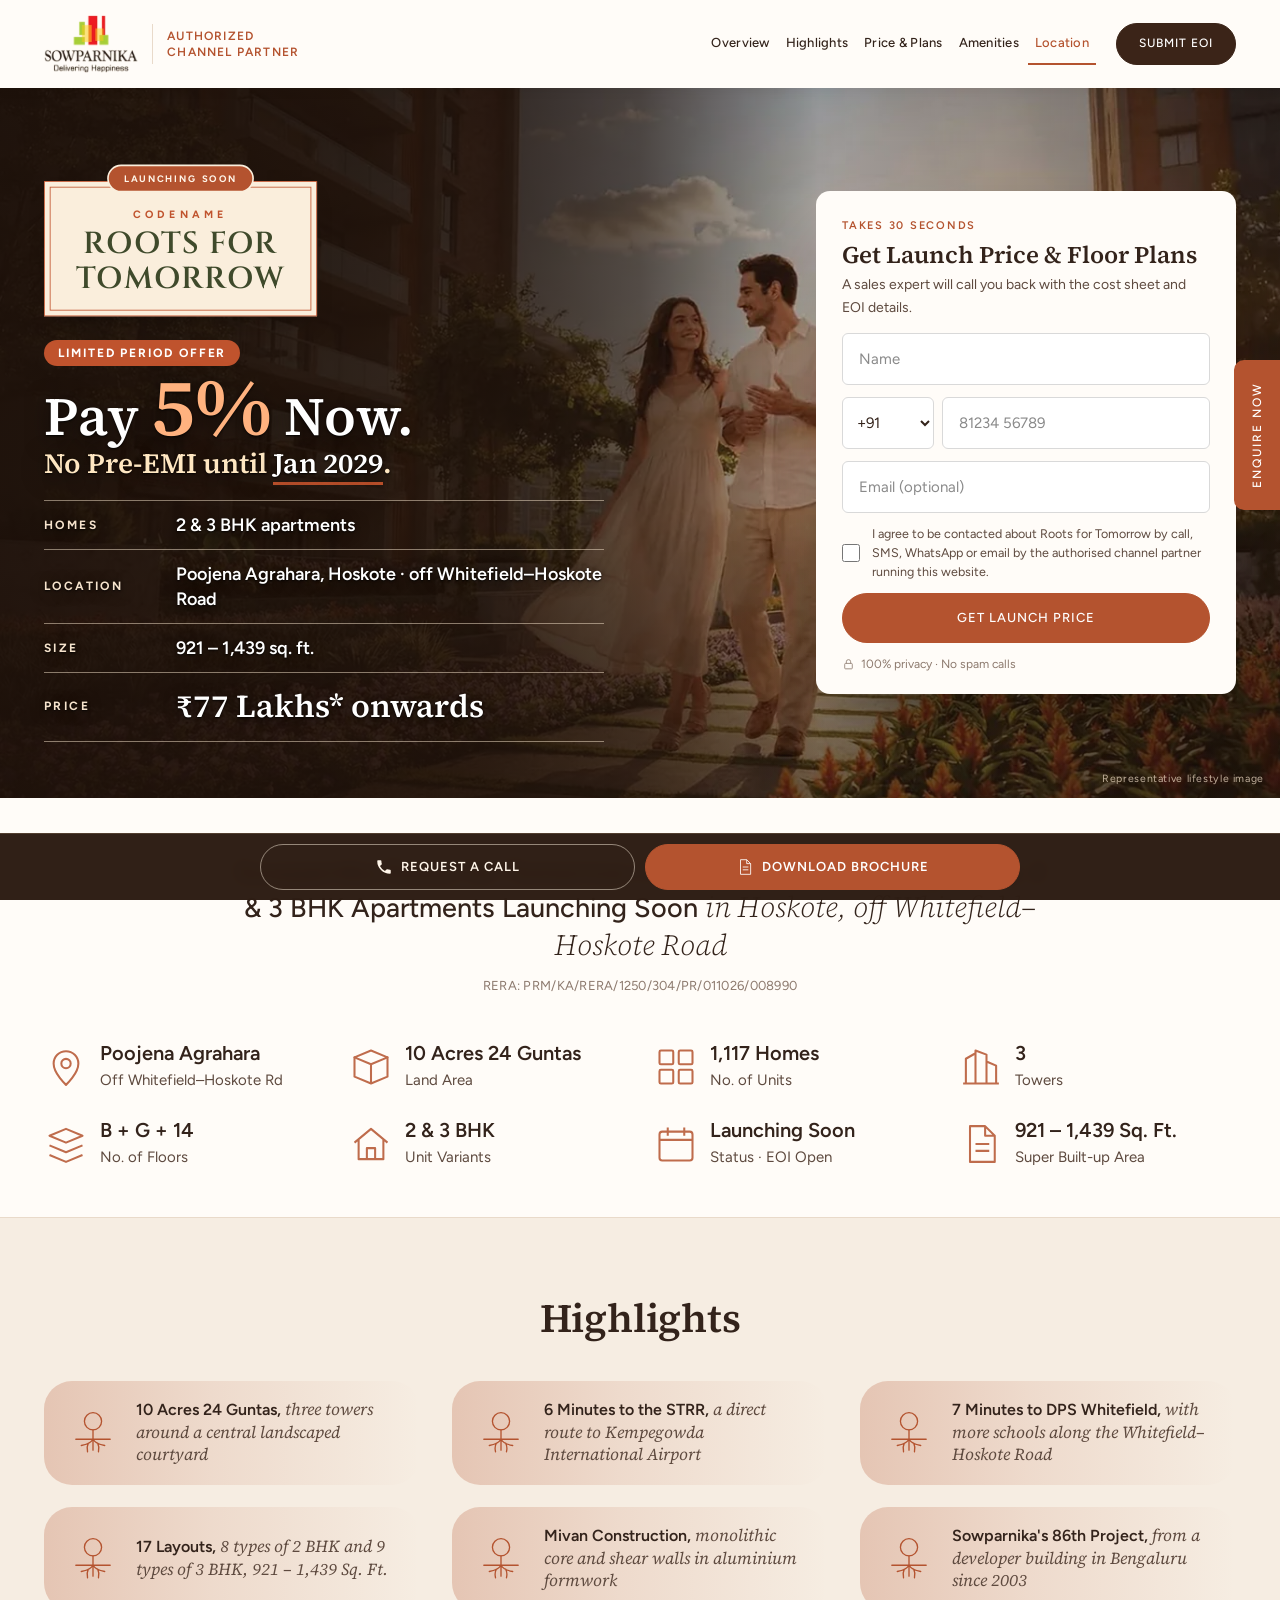
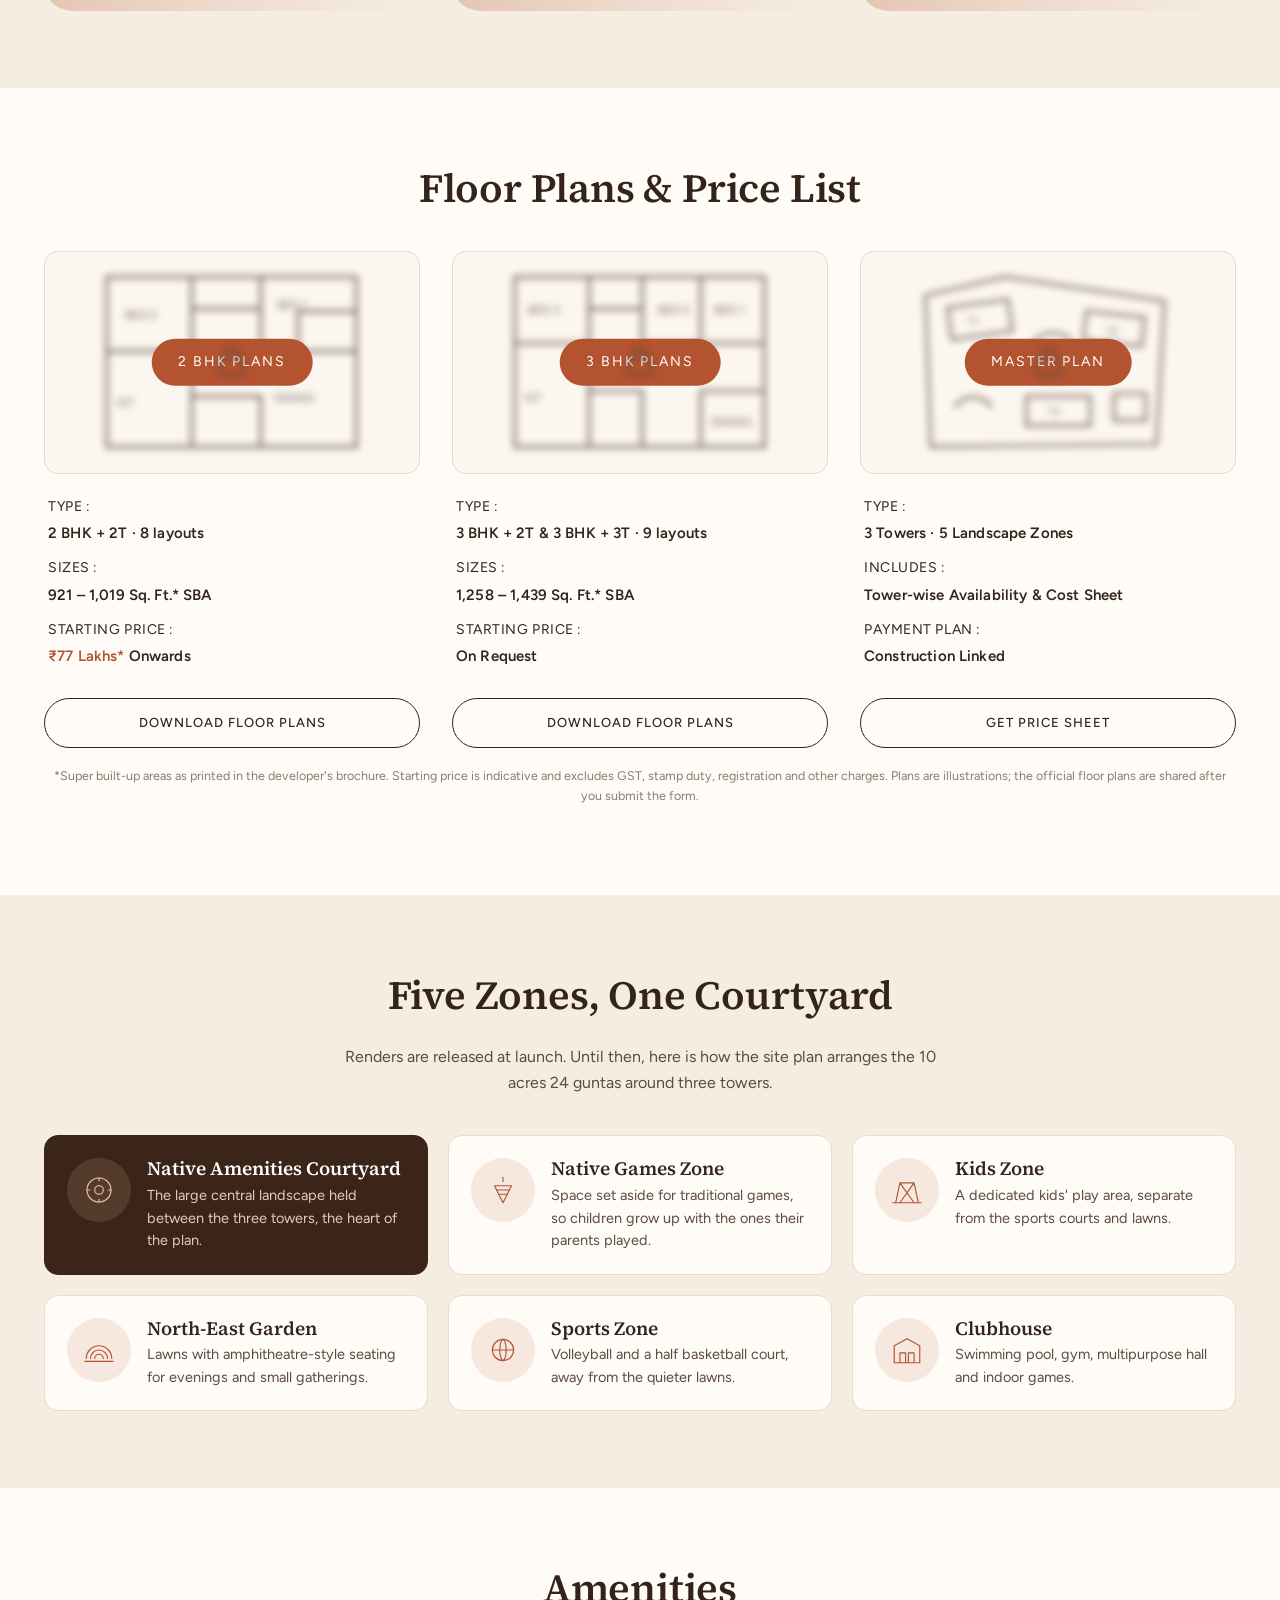
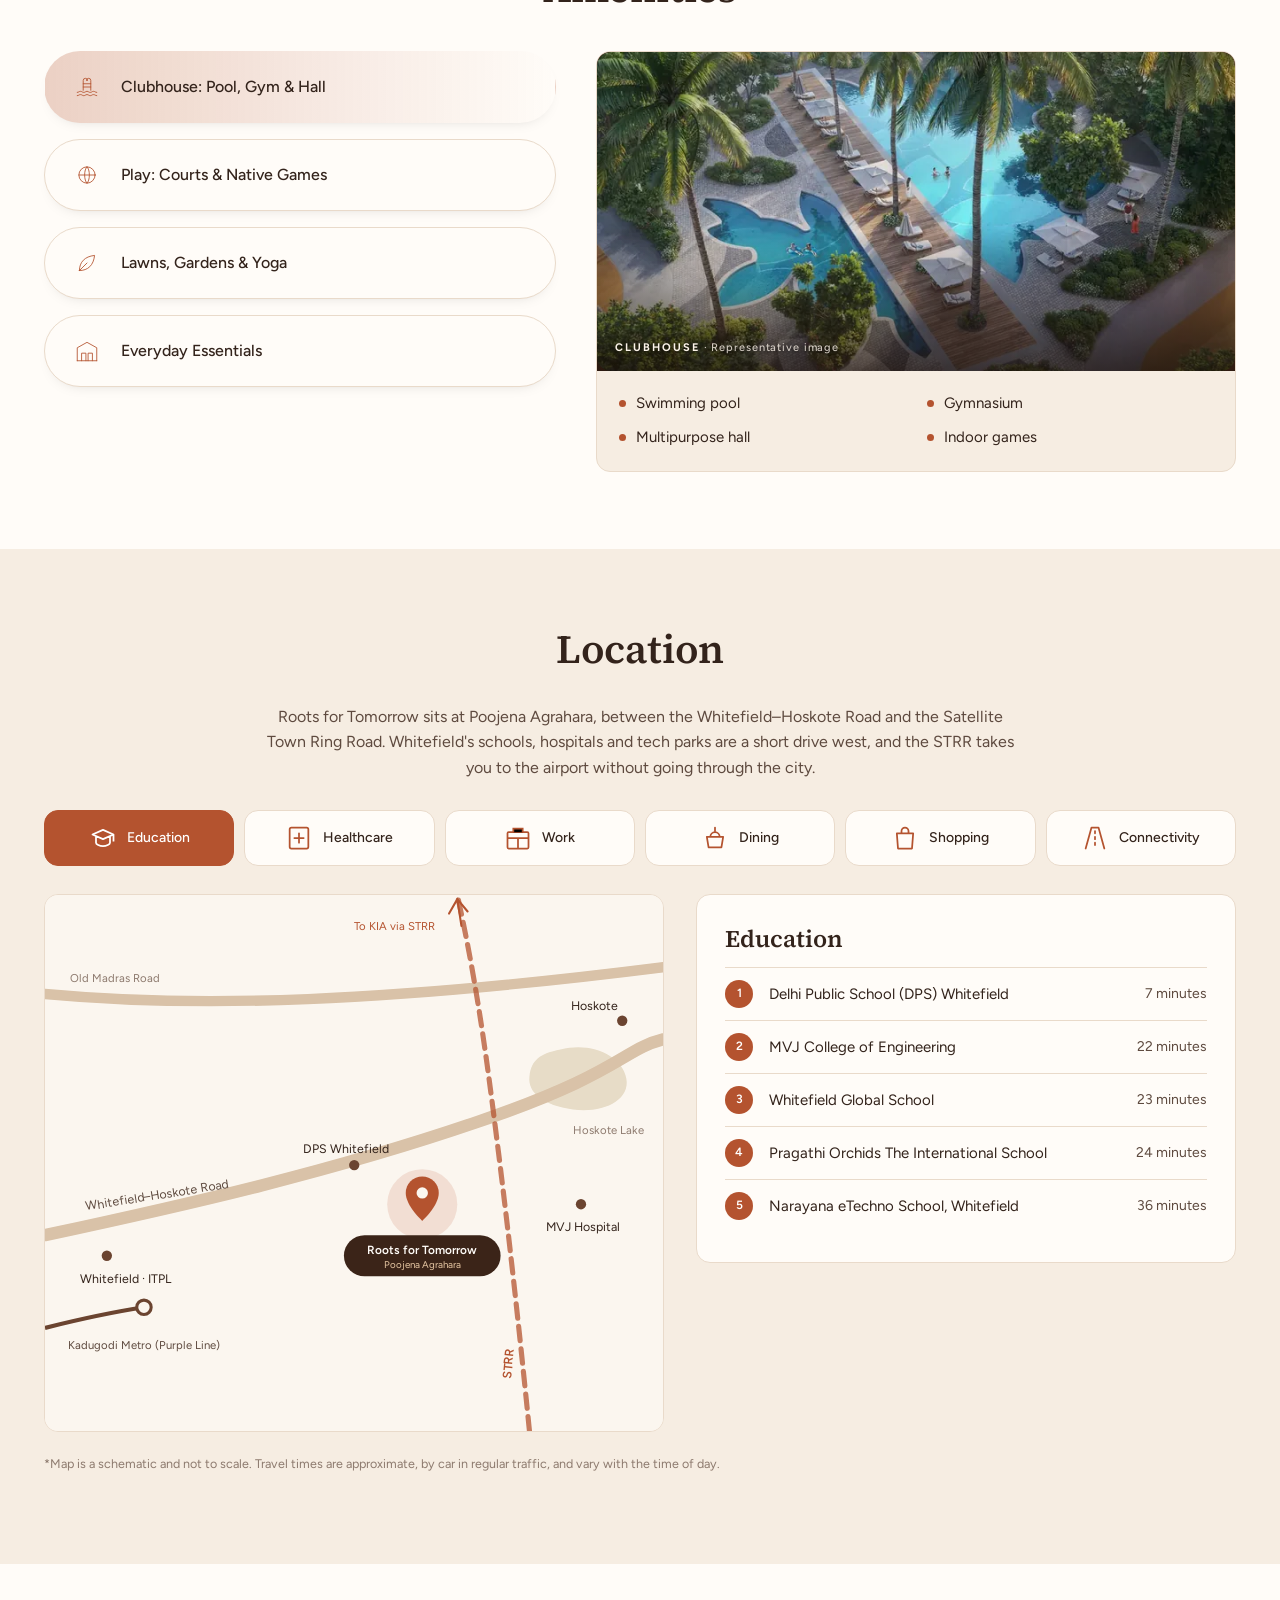
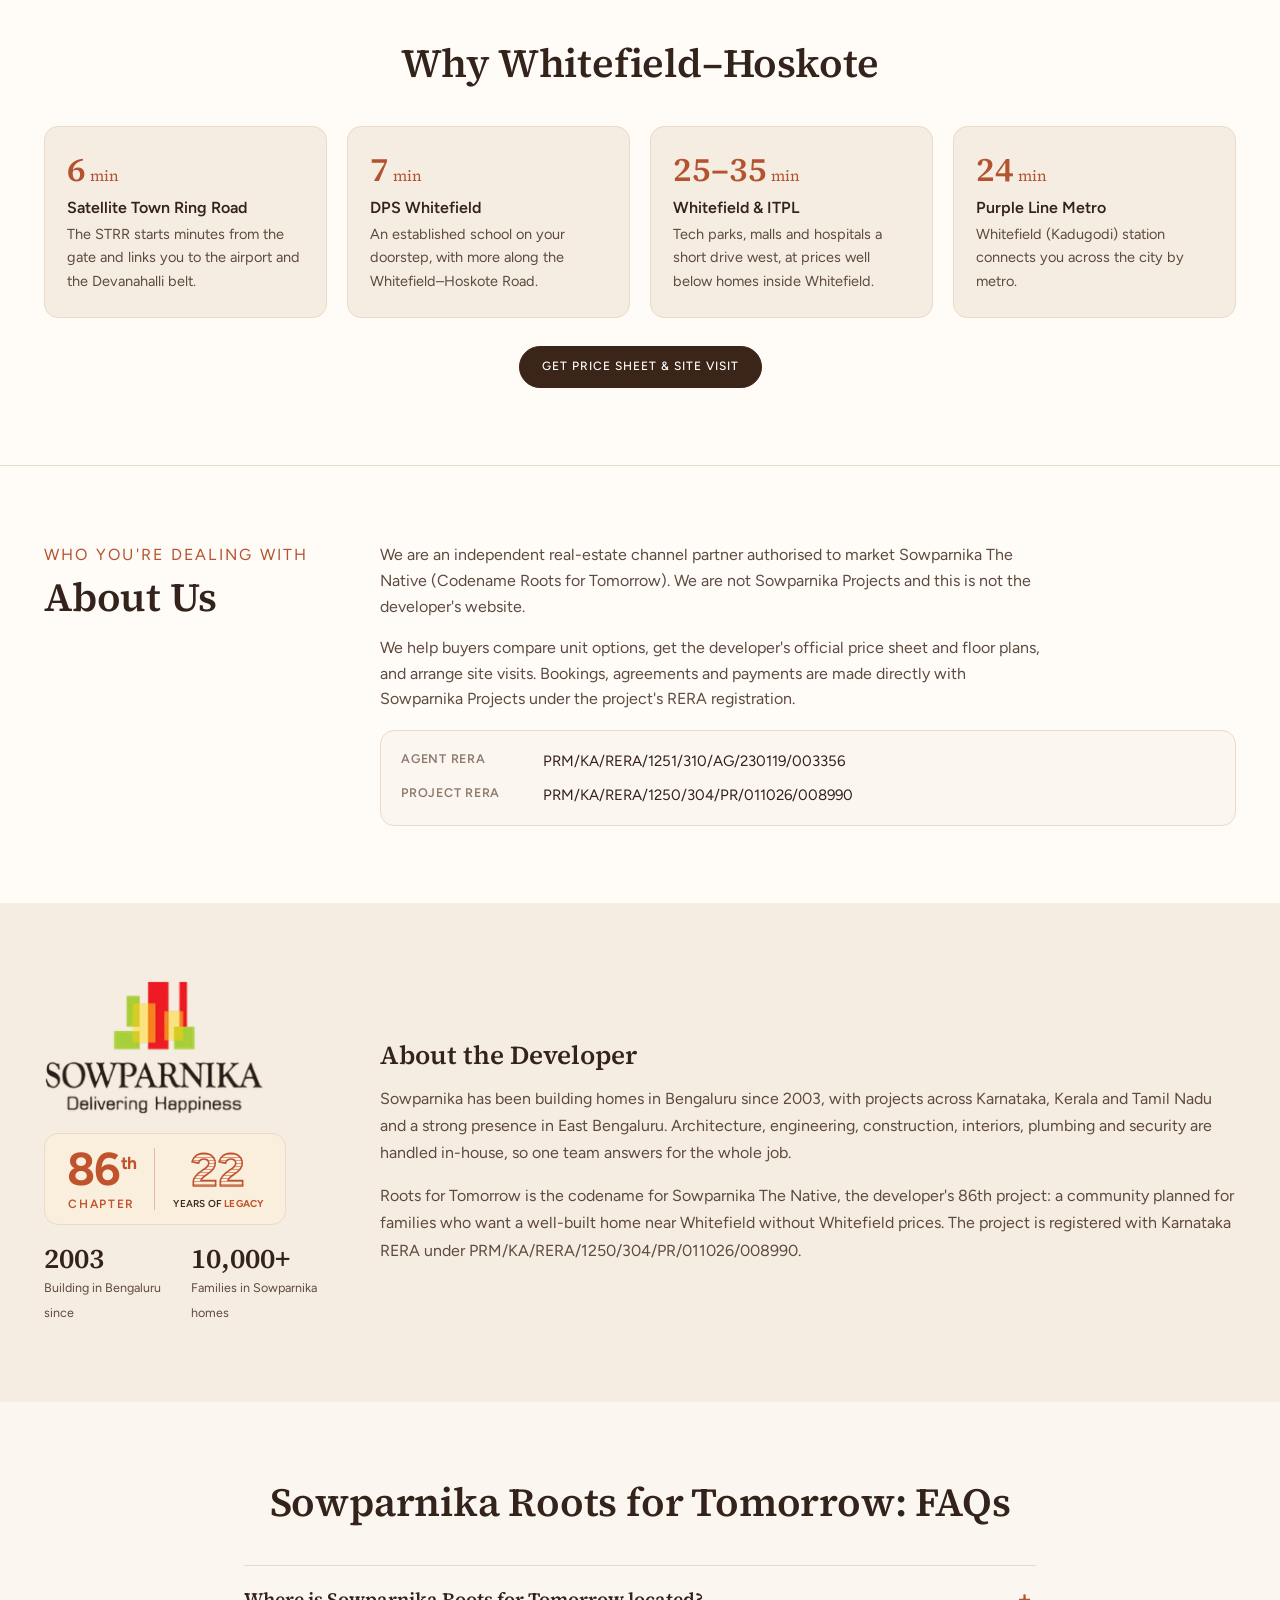
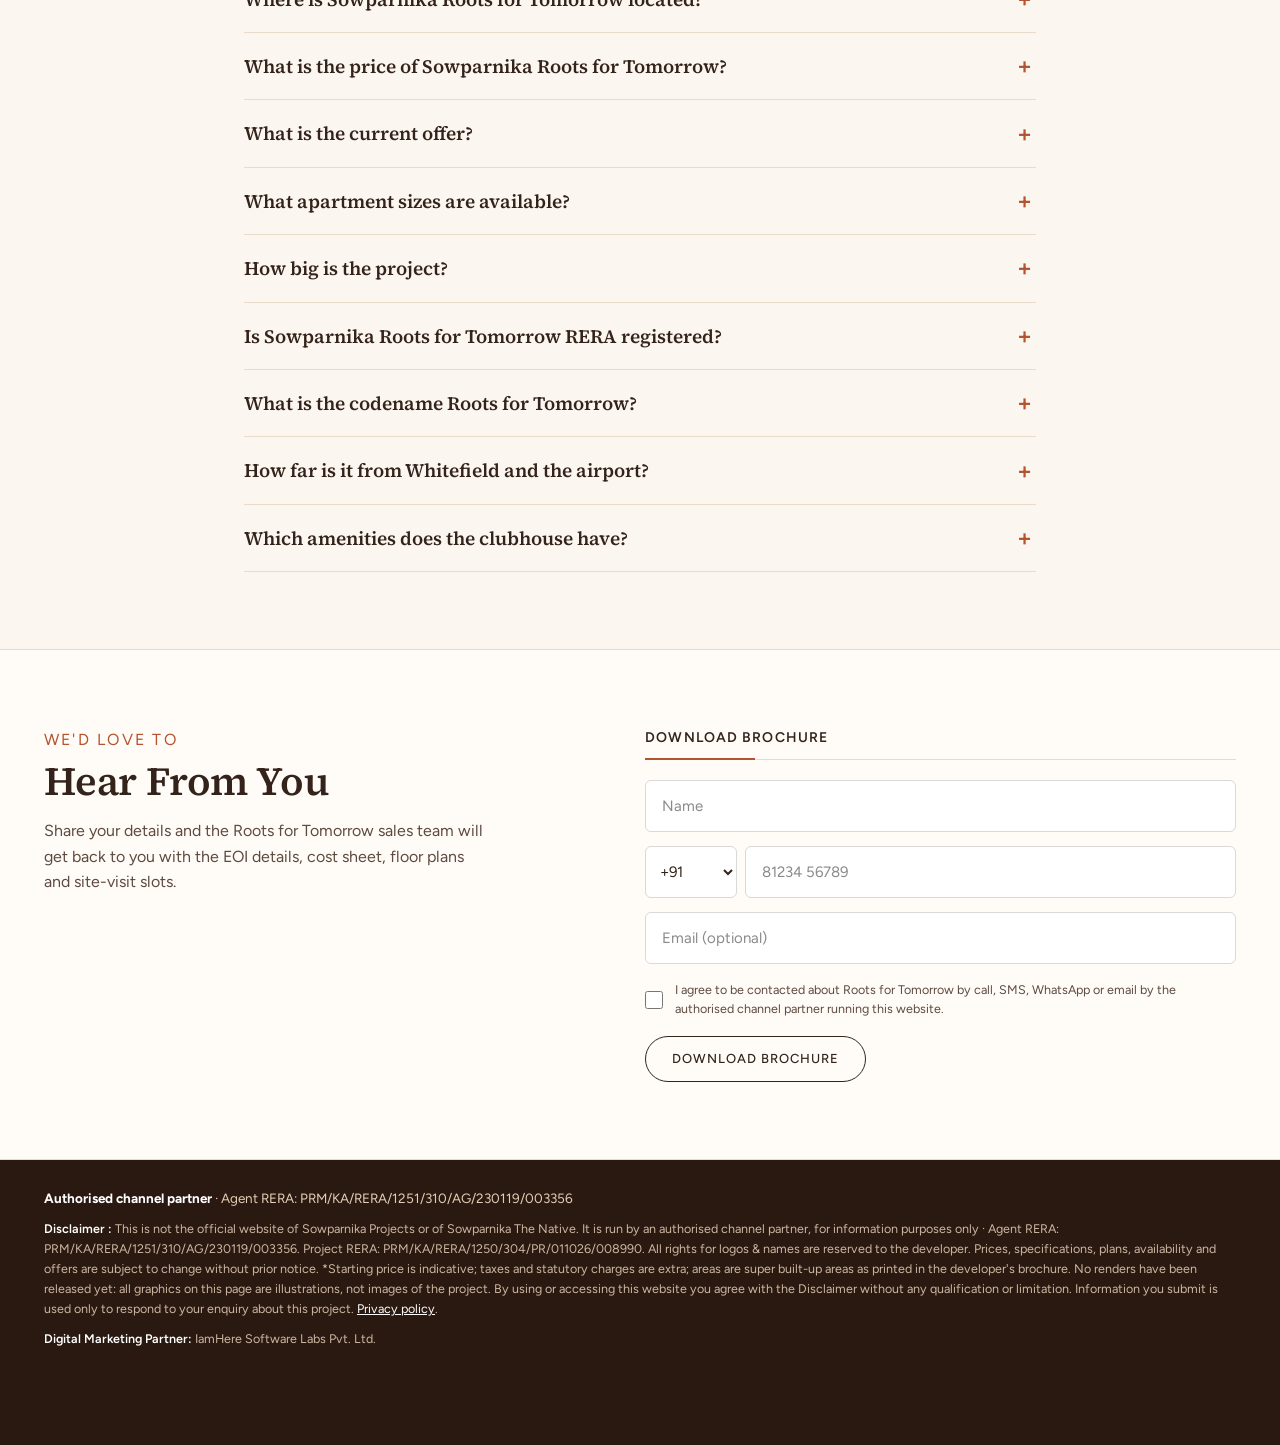
==== commit fda5b82b: "Hero image HD: 4x super-resolution upscale of the garden image, 1280-3200 px srcset sized for the 14" ====
--- a/index.html
+++ b/index.html
@@ -48,7 +48,7 @@
 <link rel="icon" href="assets/img/favicon-32.png?v=2" type="image/png" sizes="32x32">
 <link rel="icon" href="assets/img/favicon-512.png?v=2" type="image/png" sizes="512x512">
 <link rel="apple-touch-icon" href="assets/img/apple-touch-icon.png?v=2">
-<link rel="preload" as="image" href="assets/img/hero-garden-1600.webp" imagesrcset="assets/img/hero-garden-640.webp 640w, assets/img/hero-garden-960.webp 960w, assets/img/hero-garden-1280.webp 1280w, assets/img/hero-garden-1600.webp 1600w" imagesizes="100vw" fetchpriority="high">
+<link rel="preload" as="image" href="assets/img/hero-garden-1920.webp" imagesrcset="assets/img/hero-garden-1280.webp 1280w, assets/img/hero-garden-1920.webp 1920w, assets/img/hero-garden-2560.webp 2560w, assets/img/hero-garden-3200.webp 3200w" imagesizes="(min-width: 900px) 140vw, 100vw" fetchpriority="high">
 <link rel="preload" as="font" type="font/woff2" href="assets/fonts/figtree-latin-500-normal.woff2" crossorigin>
 <link rel="preload" as="font" type="font/woff2" href="assets/fonts/source-serif-4-latin-600-normal.woff2" crossorigin>
 <style>@font-face{font-family:'Figtree';font-style:normal;font-display:swap;font-weight:300;src:url(assets/fonts/figtree-latin-ext-300-normal.woff2) format('woff2');unicode-range:U+0100-02BA,U+02BD-02C5,U+02C7-02CC,U+02CE-02D7,U+02DD-02FF,U+0304,U+0308,U+0329,U+1D00-1DBF,U+1E00-1E9F,U+1EF2-1EFF,U+2020,U+20A0-20AB,U+20AD-20C0,U+2113,U+2C60-2C7F,U+A720-A7FF}@font-face{font-family:'Figtree';font-style:normal;font-display:swap;font-weight:300;src:url(assets/fonts/figtree-latin-300-normal.woff2) format('woff2');unicode-range:U+0000-00FF,U+0131,U+0152-0153,U+02BB-02BC,U+02C6,U+02DA,U+02DC,U+0304,U+0308,U+0329,U+2000-206F,U+20AC,U+2122,U+2191,U+2193,U+2212,U+2215,U+FEFF,U+FFFD}@font-face{font-family:'Figtree';font-style:normal;font-display:swap;font-weight:400;src:url(assets/fonts/figtree-latin-ext-400-normal.woff2) format('woff2');unicode-range:U+0100-02BA,U+02BD-02C5,U+02C7-02CC,U+02CE-02D7,U+02DD-02FF,U+0304,U+0308,U+0329,U+1D00-1DBF,U+1E00-1E9F,U+1EF2-1EFF,U+2020,U+20A0-20AB,U+20AD-20C0,U+2113,U+2C60-2C7F,U+A720-A7FF}@font-face{font-family:'Figtree';font-style:normal;font-display:swap;font-weight:400;src:url(assets/fonts/figtree-latin-400-normal.woff2) format('woff2');unicode-range:U+0000-00FF,U+0131,U+0152-0153,U+02BB-02BC,U+02C6,U+02DA,U+02DC,U+0304,U+0308,U+0329,U+2000-206F,U+20AC,U+2122,U+2191,U+2193,U+2212,U+2215,U+FEFF,U+FFFD}@font-face{font-family:'Figtree';font-style:normal;font-display:swap;font-weight:500;src:url(assets/fonts/figtree-latin-ext-500-normal.woff2) format('woff2');unicode-range:U+0100-02BA,U+02BD-02C5,U+02C7-02CC,U+02CE-02D7,U+02DD-02FF,U+0304,U+0308,U+0329,U+1D00-1DBF,U+1E00-1E9F,U+1EF2-1EFF,U+2020,U+20A0-20AB,U+20AD-20C0,U+2113,U+2C60-2C7F,U+A720-A7FF}@font-face{font-family:'Figtree';font-style:normal;font-display:swap;font-weight:500;src:url(assets/fonts/figtree-latin-500-normal.woff2) format('woff2');unicode-range:U+0000-00FF,U+0131,U+0152-0153,U+02BB-02BC,U+02C6,U+02DA,U+02DC,U+0304,U+0308,U+0329,U+2000-206F,U+20AC,U+2122,U+2191,U+2193,U+2212,U+2215,U+FEFF,U+FFFD}@font-face{font-family:'Figtree';font-style:normal;font-display:swap;font-weight:600;src:url(assets/fonts/figtree-latin-ext-600-normal.woff2) format('woff2');unicode-range:U+0100-02BA,U+02BD-02C5,U+02C7-02CC,U+02CE-02D7,U+02DD-02FF,U+0304,U+0308,U+0329,U+1D00-1DBF,U+1E00-1E9F,U+1EF2-1EFF,U+2020,U+20A0-20AB,U+20AD-20C0,U+2113,U+2C60-2C7F,U+A720-A7FF}@font-face{font-family:'Figtree';font-style:normal;font-display:swap;font-weight:600;src:url(assets/fonts/figtree-latin-600-normal.woff2) format('woff2');unicode-range:U+0000-00FF,U+0131,U+0152-0153,U+02BB-02BC,U+02C6,U+02DA,U+02DC,U+0304,U+0308,U+0329,U+2000-206F,U+20AC,U+2122,U+2191,U+2193,U+2212,U+2215,U+FEFF,U+FFFD}@font-face{font-family:'Figtree';font-style:normal;font-display:swap;font-weight:700;src:url(assets/fonts/figtree-latin-ext-700-normal.woff2) format('woff2');unicode-range:U+0100-02BA,U+02BD-02C5,U+02C7-02CC,U+02CE-02D7,U+02DD-02FF,U+0304,U+0308,U+0329,U+1D00-1DBF,U+1E00-1E9F,U+1EF2-1EFF,U+2020,U+20A0-20AB,U+20AD-20C0,U+2113,U+2C60-2C7F,U+A720-A7FF}@font-face{font-family:'Figtree';font-style:normal;font-display:swap;font-weight:700;src:url(assets/fonts/figtree-latin-700-normal.woff2) format('woff2');unicode-range:U+0000-00FF,U+0131,U+0152-0153,U+02BB-02BC,U+02C6,U+02DA,U+02DC,U+0304,U+0308,U+0329,U+2000-206F,U+20AC,U+2122,U+2191,U+2193,U+2212,U+2215,U+FEFF,U+FFFD}@font-face{font-family:'Cinzel';font-style:normal;font-display:swap;font-weight:500;src:url(assets/fonts/cinzel-latin-ext-500-normal.woff2) format('woff2');unicode-range:U+0100-02BA,U+02BD-02C5,U+02C7-02CC,U+02CE-02D7,U+02DD-02FF,U+0304,U+0308,U+0329,U+1D00-1DBF,U+1E00-1E9F,U+1EF2-1EFF,U+2020,U+20A0-20AB,U+20AD-20C0,U+2113,U+2C60-2C7F,U+A720-A7FF}@font-face{font-family:'Cinzel';font-style:normal;font-display:swap;font-weight:500;src:url(assets/fonts/cinzel-latin-500-normal.woff2) format('woff2');unicode-range:U+0000-00FF,U+0131,U+0152-0153,U+02BB-02BC,U+02C6,U+02DA,U+02DC,U+0304,U+0308,U+0329,U+2000-206F,U+20AC,U+2122,U+2191,U+2193,U+2212,U+2215,U+FEFF,U+FFFD}@font-face{font-family:'Cinzel';font-style:normal;font-display:swap;font-weight:600;src:url(assets/fonts/cinzel-latin-ext-600-normal.woff2) format('woff2');unicode-range:U+0100-02BA,U+02BD-02C5,U+02C7-02CC,U+02CE-02D7,U+02DD-02FF,U+0304,U+0308,U+0329,U+1D00-1DBF,U+1E00-1E9F,U+1EF2-1EFF,U+2020,U+20A0-20AB,U+20AD-20C0,U+2113,U+2C60-2C7F,U+A720-A7FF}@font-face{font-family:'Cinzel';font-style:normal;font-display:swap;font-weight:600;src:url(assets/fonts/cinzel-latin-600-normal.woff2) format('woff2');unicode-range:U+0000-00FF,U+0131,U+0152-0153,U+02BB-02BC,U+02C6,U+02DA,U+02DC,U+0304,U+0308,U+0329,U+2000-206F,U+20AC,U+2122,U+2191,U+2193,U+2212,U+2215,U+FEFF,U+FFFD}@font-face{font-family:'Cinzel';font-style:normal;font-display:swap;font-weight:700;src:url(assets/fonts/cinzel-latin-ext-700-normal.woff2) format('woff2');unicode-range:U+0100-02BA,U+02BD-02C5,U+02C7-02CC,U+02CE-02D7,U+02DD-02FF,U+0304,U+0308,U+0329,U+1D00-1DBF,U+1E00-1E9F,U+1EF2-1EFF,U+2020,U+20A0-20AB,U+20AD-20C0,U+2113,U+2C60-2C7F,U+A720-A7FF}@font-face{font-family:'Cinzel';font-style:normal;font-display:swap;font-weight:700;src:url(assets/fonts/cinzel-latin-700-normal.woff2) format('woff2');unicode-range:U+0000-00FF,U+0131,U+0152-0153,U+02BB-02BC,U+02C6,U+02DA,U+02DC,U+0304,U+0308,U+0329,U+2000-206F,U+20AC,U+2122,U+2191,U+2193,U+2212,U+2215,U+FEFF,U+FFFD}@font-face{font-family:'Source Serif 4';font-style:normal;font-display:swap;font-weight:400;src:url(assets/fonts/source-serif-4-latin-ext-400-normal.woff2) format('woff2');unicode-range:U+0100-02BA,U+02BD-02C5,U+02C7-02CC,U+02CE-02D7,U+02DD-02FF,U+0304,U+0308,U+0329,U+1D00-1DBF,U+1E00-1E9F,U+1EF2-1EFF,U+2020,U+20A0-20AB,U+20AD-20C4,U+2113,U+2C60-2C7F,U+A720-A7FF}@font-face{font-family:'Source Serif 4';font-style:normal;font-display:swap;font-weight:400;src:url(assets/fonts/source-serif-4-latin-400-normal.woff2) format('woff2');unicode-range:U+0000-00FF,U+0131,U+0152-0153,U+02BB-02BC,U+02C6,U+02DA,U+02DC,U+0304,U+0308,U+0329,U+2000-206F,U+20AC,U+2122,U+2191,U+2193,U+2212,U+2215,U+FEFF,U+FFFD}@font-face{font-family:'Source Serif 4';font-style:normal;font-display:swap;font-weight:600;src:url(assets/fonts/source-serif-4-latin-ext-600-normal.woff2) format('woff2');unicode-range:U+0100-02BA,U+02BD-02C5,U+02C7-02CC,U+02CE-02D7,U+02DD-02FF,U+0304,U+0308,U+0329,U+1D00-1DBF,U+1E00-1E9F,U+1EF2-1EFF,U+2020,U+20A0-20AB,U+20AD-20C4,U+2113,U+2C60-2C7F,U+A720-A7FF}@font-face{font-family:'Source Serif 4';font-style:normal;font-display:swap;font-weight:600;src:url(assets/fonts/source-serif-4-latin-600-normal.woff2) format('woff2');unicode-range:U+0000-00FF,U+0131,U+0152-0153,U+02BB-02BC,U+02C6,U+02DA,U+02DC,U+0304,U+0308,U+0329,U+2000-206F,U+20AC,U+2122,U+2191,U+2193,U+2212,U+2215,U+FEFF,U+FFFD}@font-face{font-family:'Source Serif 4';font-style:italic;font-display:swap;font-weight:300;src:url(assets/fonts/source-serif-4-latin-ext-300-italic.woff2) format('woff2');unicode-range:U+0100-02BA,U+02BD-02C5,U+02C7-02CC,U+02CE-02D7,U+02DD-02FF,U+0304,U+0308,U+0329,U+1D00-1DBF,U+1E00-1E9F,U+1EF2-1EFF,U+2020,U+20A0-20AB,U+20AD-20C4,U+2113,U+2C60-2C7F,U+A720-A7FF}@font-face{font-family:'Source Serif 4';font-style:italic;font-display:swap;font-weight:300;src:url(assets/fonts/source-serif-4-latin-300-italic.woff2) format('woff2');unicode-range:U+0000-00FF,U+0131,U+0152-0153,U+02BB-02BC,U+02C6,U+02DA,U+02DC,U+0304,U+0308,U+0329,U+2000-206F,U+20AC,U+2122,U+2191,U+2193,U+2212,U+2215,U+FEFF,U+FFFD}@font-face{font-family:'Source Serif 4';font-style:italic;font-display:swap;font-weight:400;src:url(assets/fonts/source-serif-4-latin-ext-400-italic.woff2) format('woff2');unicode-range:U+0100-02BA,U+02BD-02C5,U+02C7-02CC,U+02CE-02D7,U+02DD-02FF,U+0304,U+0308,U+0329,U+1D00-1DBF,U+1E00-1E9F,U+1EF2-1EFF,U+2020,U+20A0-20AB,U+20AD-20C4,U+2113,U+2C60-2C7F,U+A720-A7FF}@font-face{font-family:'Source Serif 4';font-style:italic;font-display:swap;font-weight:400;src:url(assets/fonts/source-serif-4-latin-400-italic.woff2) format('woff2');unicode-range:U+0000-00FF,U+0131,U+0152-0153,U+02BB-02BC,U+02C6,U+02DA,U+02DC,U+0304,U+0308,U+0329,U+2000-206F,U+20AC,U+2122,U+2191,U+2193,U+2212,U+2215,U+FEFF,U+FFFD}</style>
@@ -330,7 +330,7 @@
 
 <!-- ============ HERO (illustrated: no renders released yet) ============ -->
 <section class="banner hero hero--art" id="hero" aria-label="Codename Roots for Tomorrow">
-  <img class="hero-photo" src="assets/img/hero-garden-1600.webp" srcset="assets/img/hero-garden-640.webp 640w, assets/img/hero-garden-960.webp 960w, assets/img/hero-garden-1280.webp 1280w, assets/img/hero-garden-1600.webp 1600w" sizes="100vw" width="1600" height="786" decoding="async" alt="A couple walking a landscaped garden path at sunset between apartment towers (representative image)" fetchpriority="high">
+  <img class="hero-photo" src="assets/img/hero-garden-1920.webp" srcset="assets/img/hero-garden-1280.webp 1280w, assets/img/hero-garden-1920.webp 1920w, assets/img/hero-garden-2560.webp 2560w, assets/img/hero-garden-3200.webp 3200w" sizes="(min-width: 900px) 140vw, 100vw" width="1600" height="786" decoding="async" alt="A couple walking a landscaped garden path at sunset between apartment towers (representative image)" fetchpriority="high">
   <div class="hero-scrim" aria-hidden="true"></div>
   <p class="hero-credit">Representative lifestyle image</p>
   <div class="wrap hero-grid">
